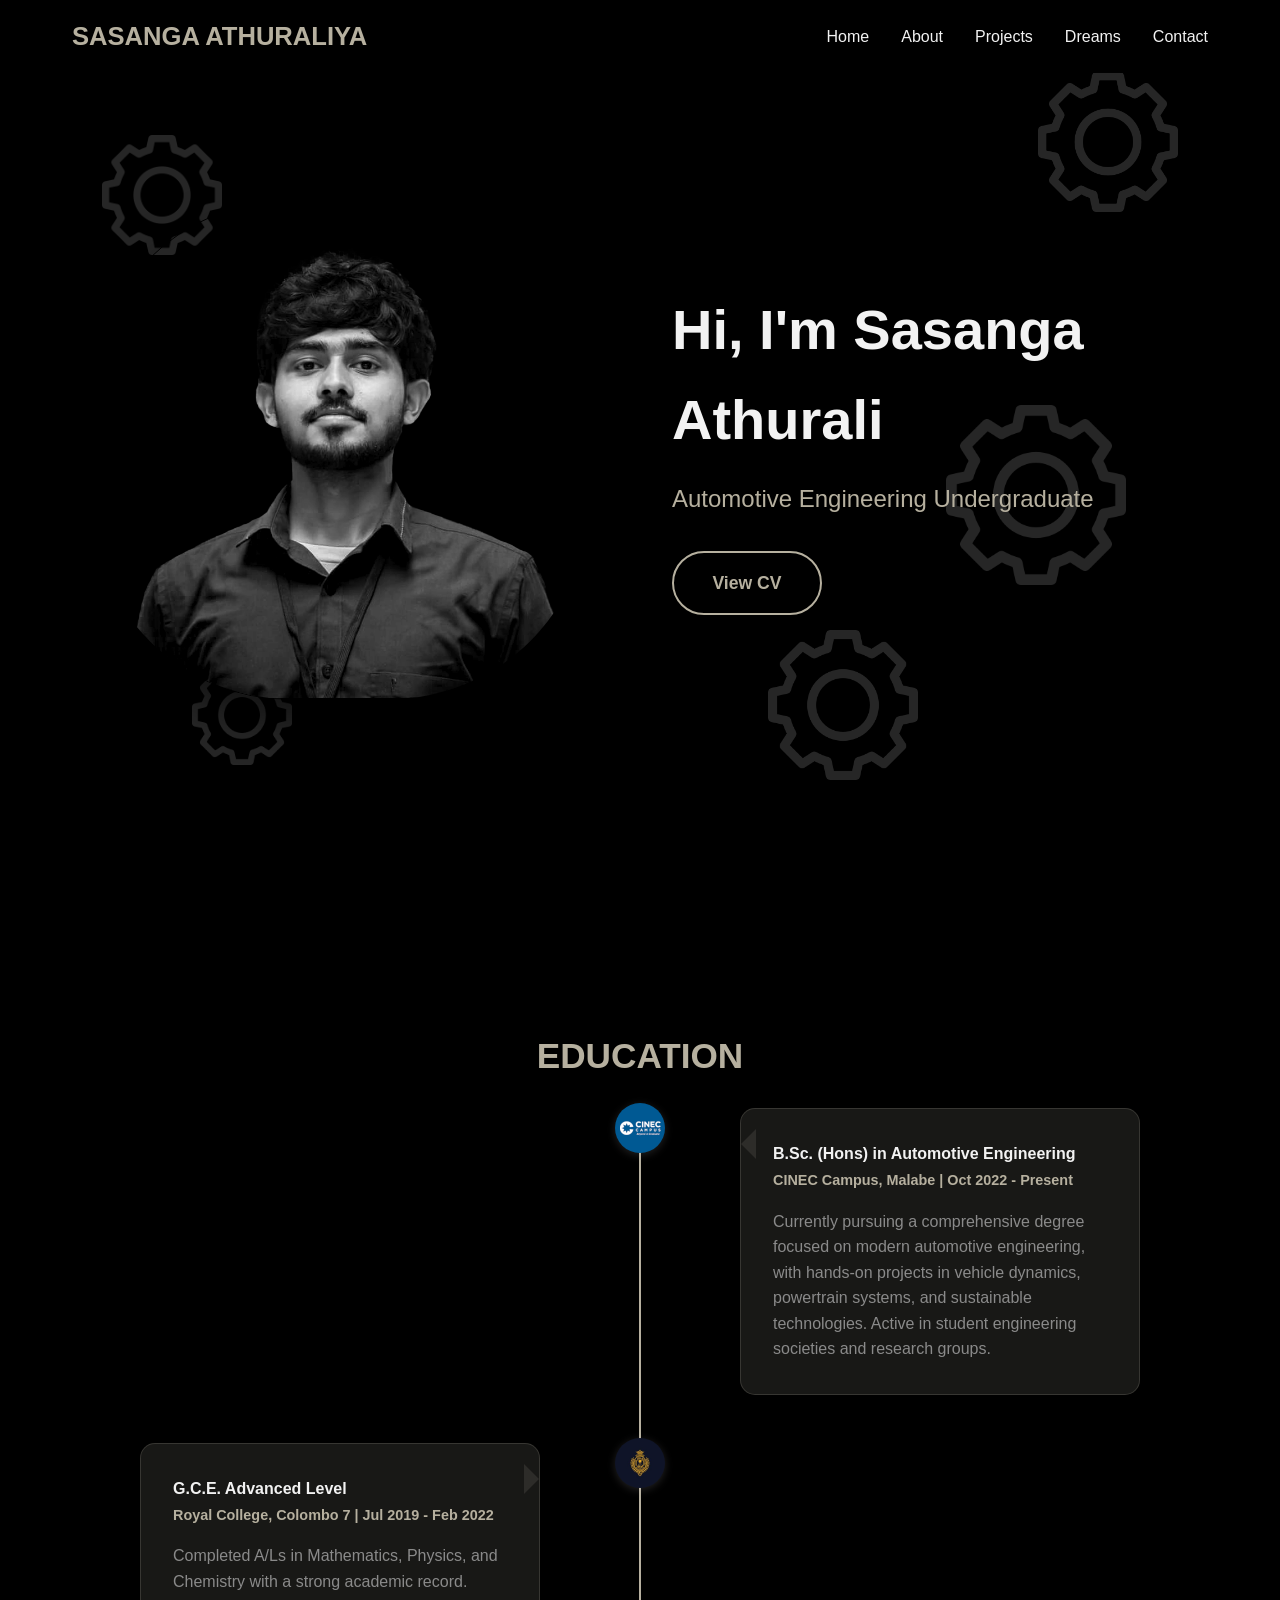
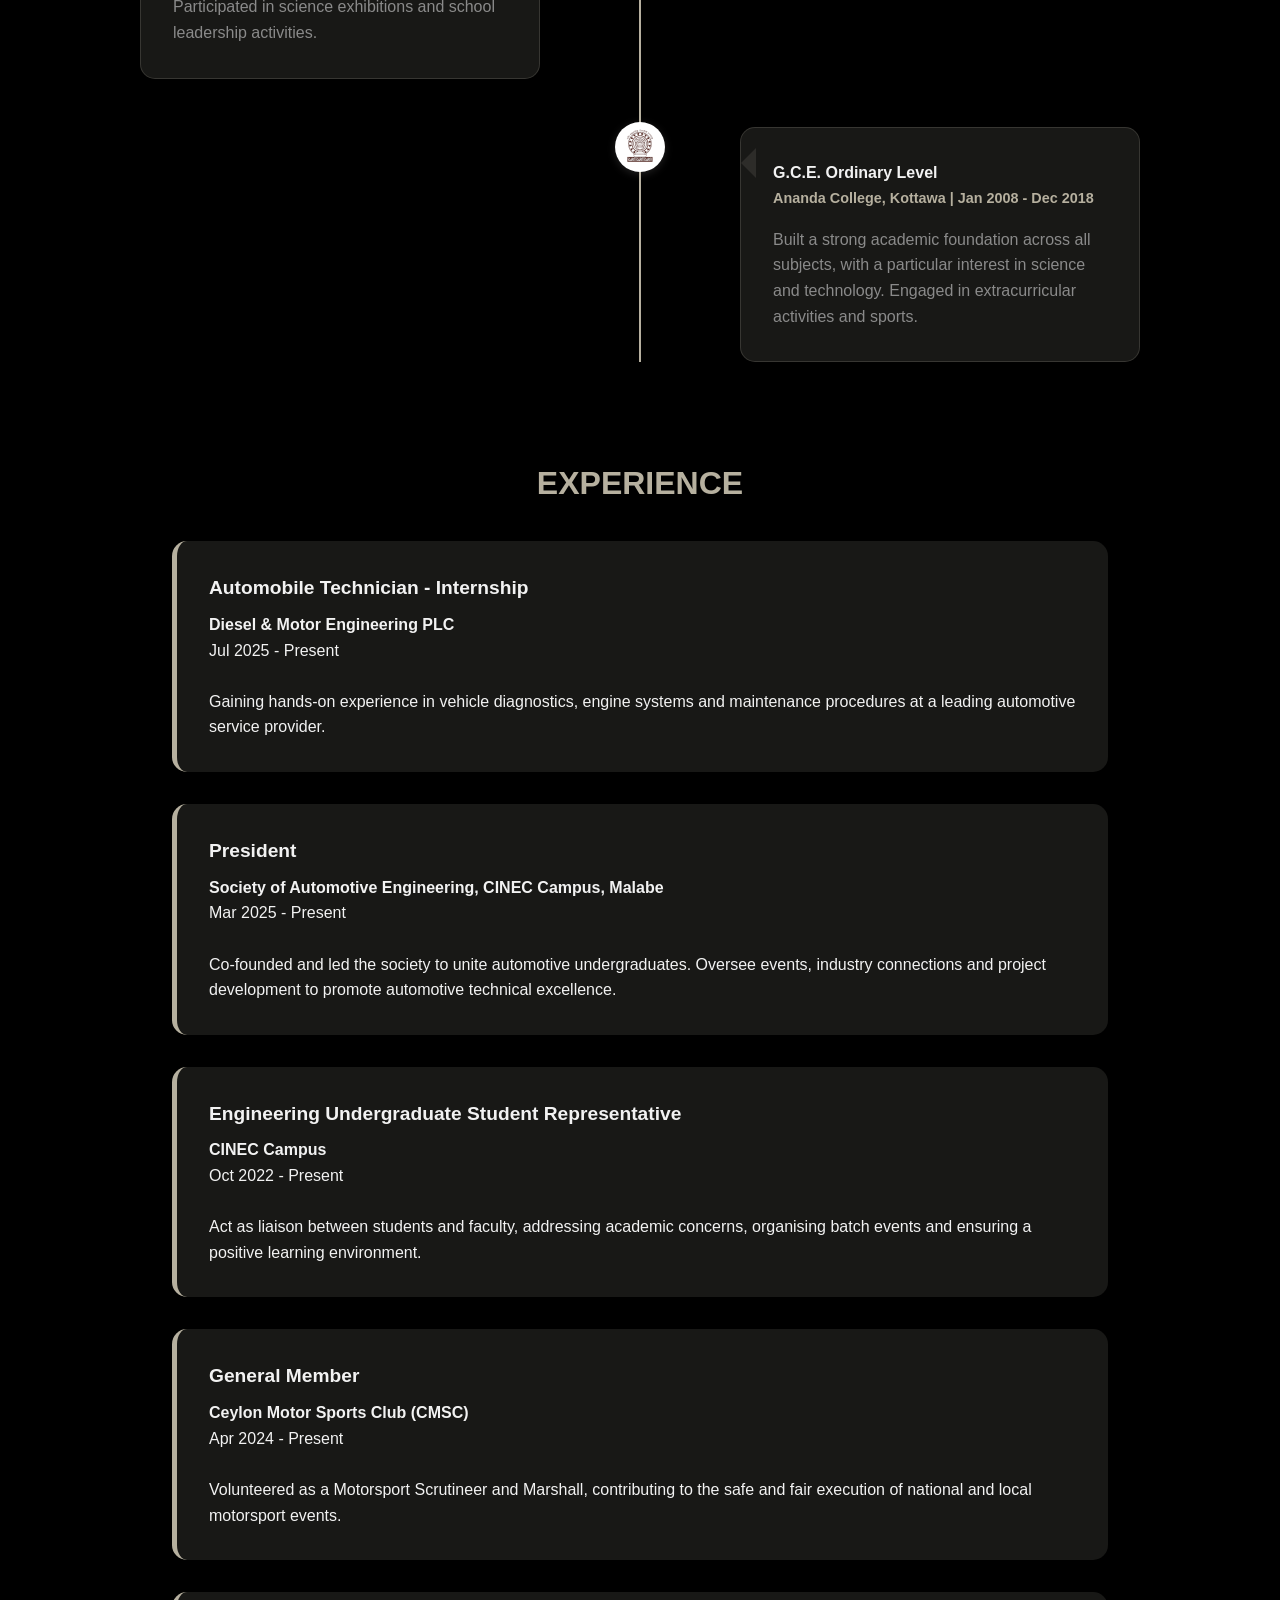
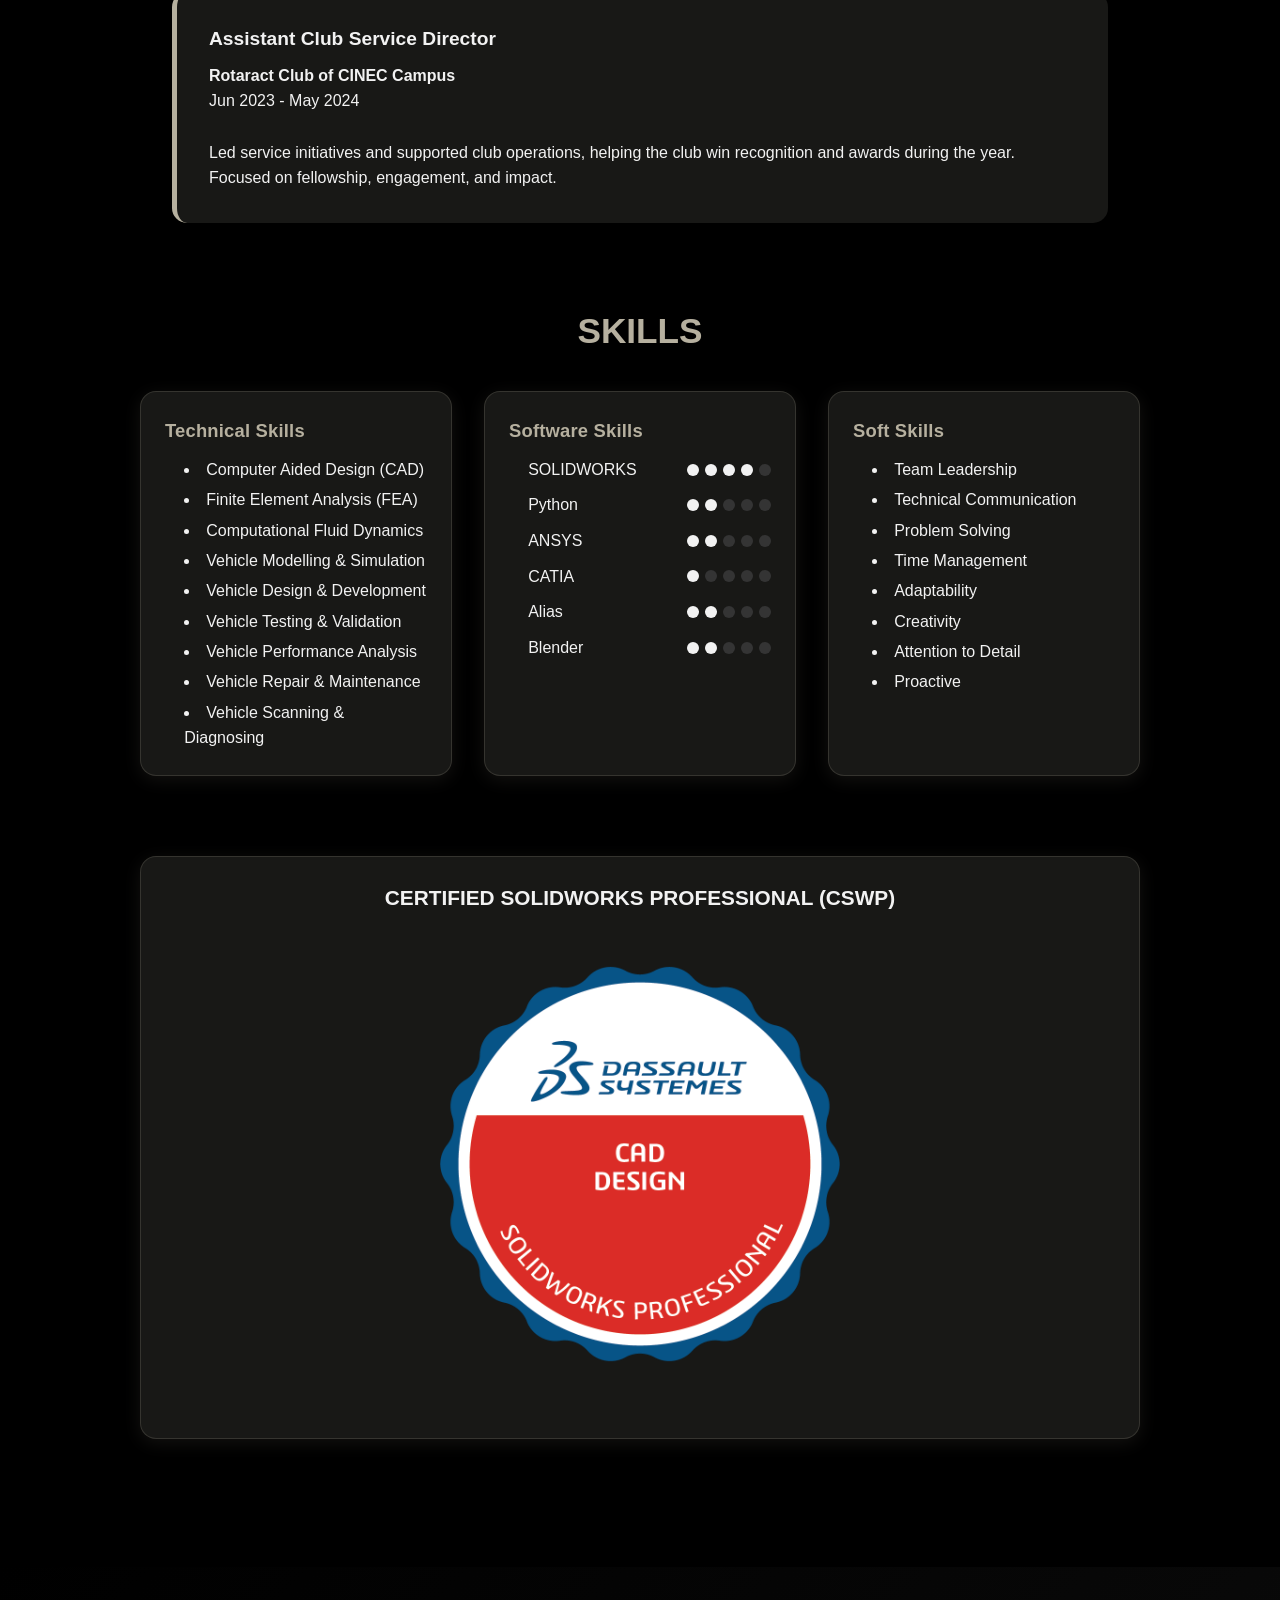
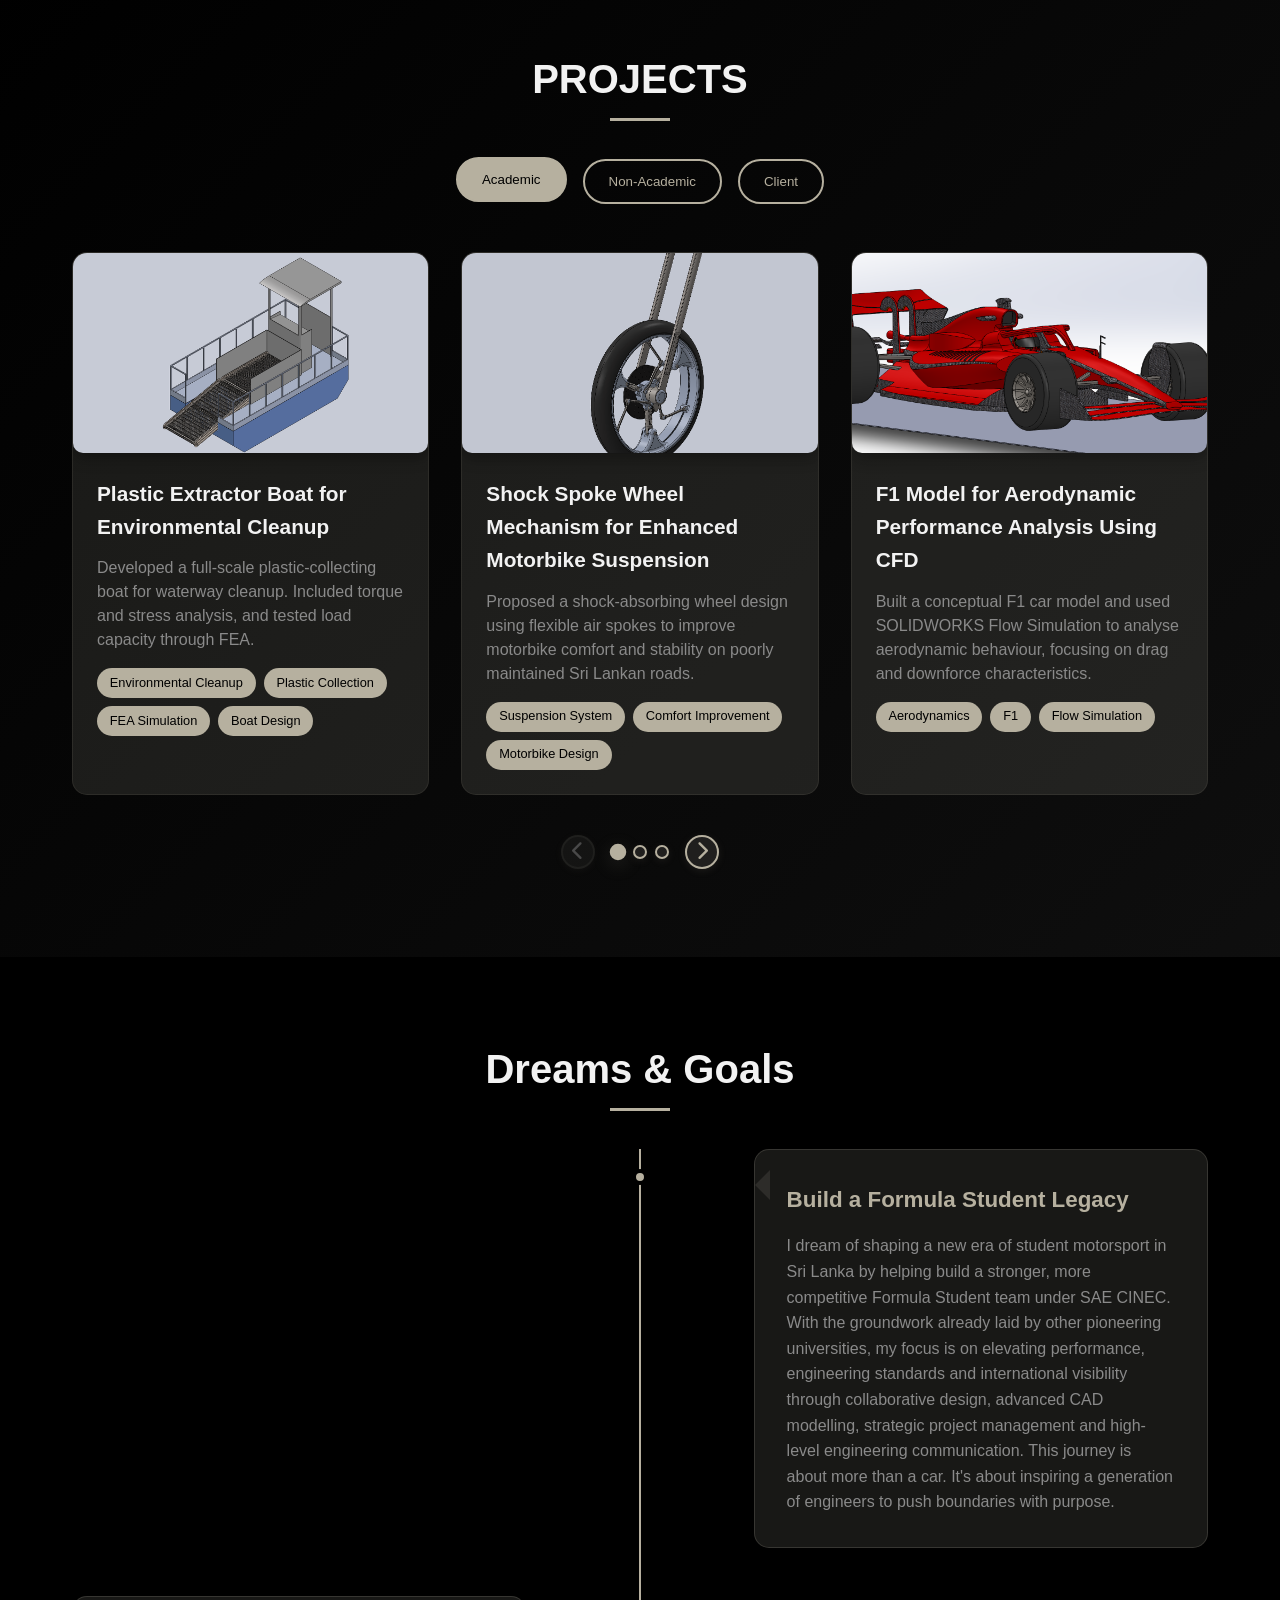
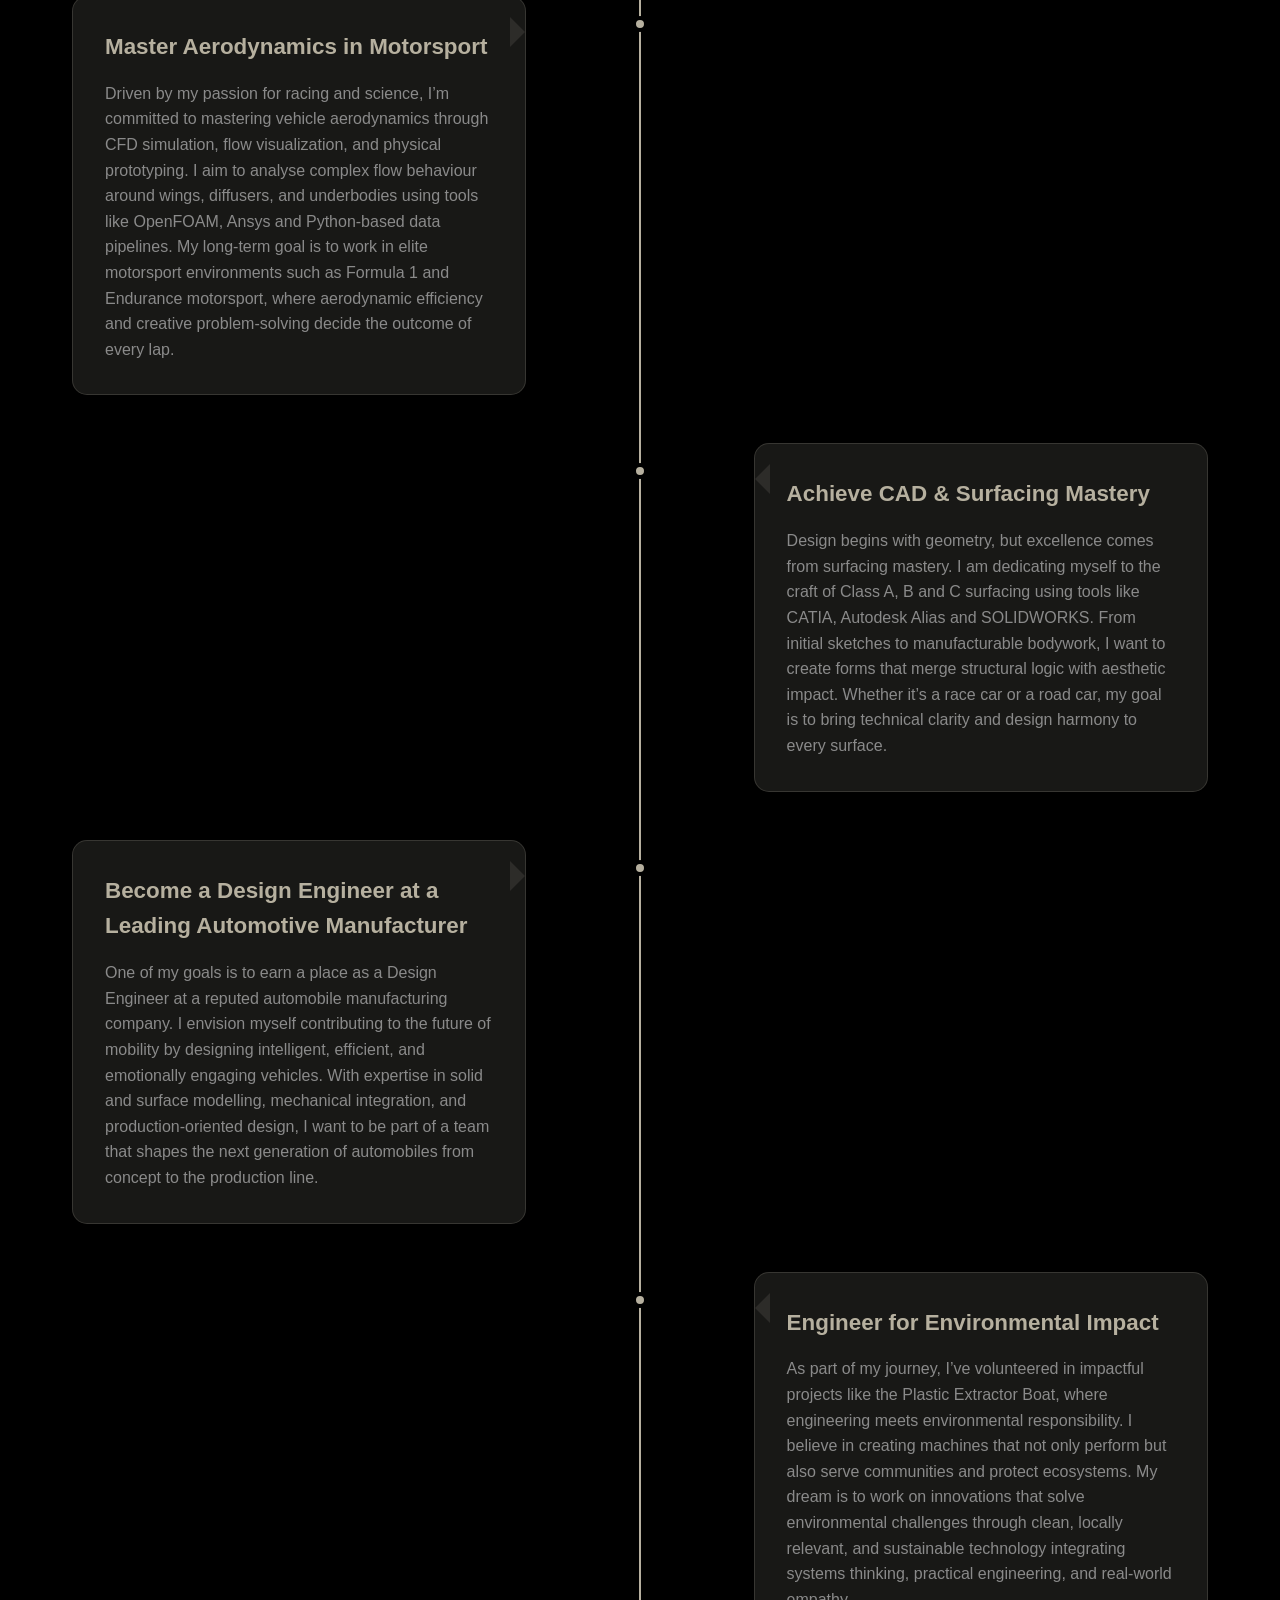
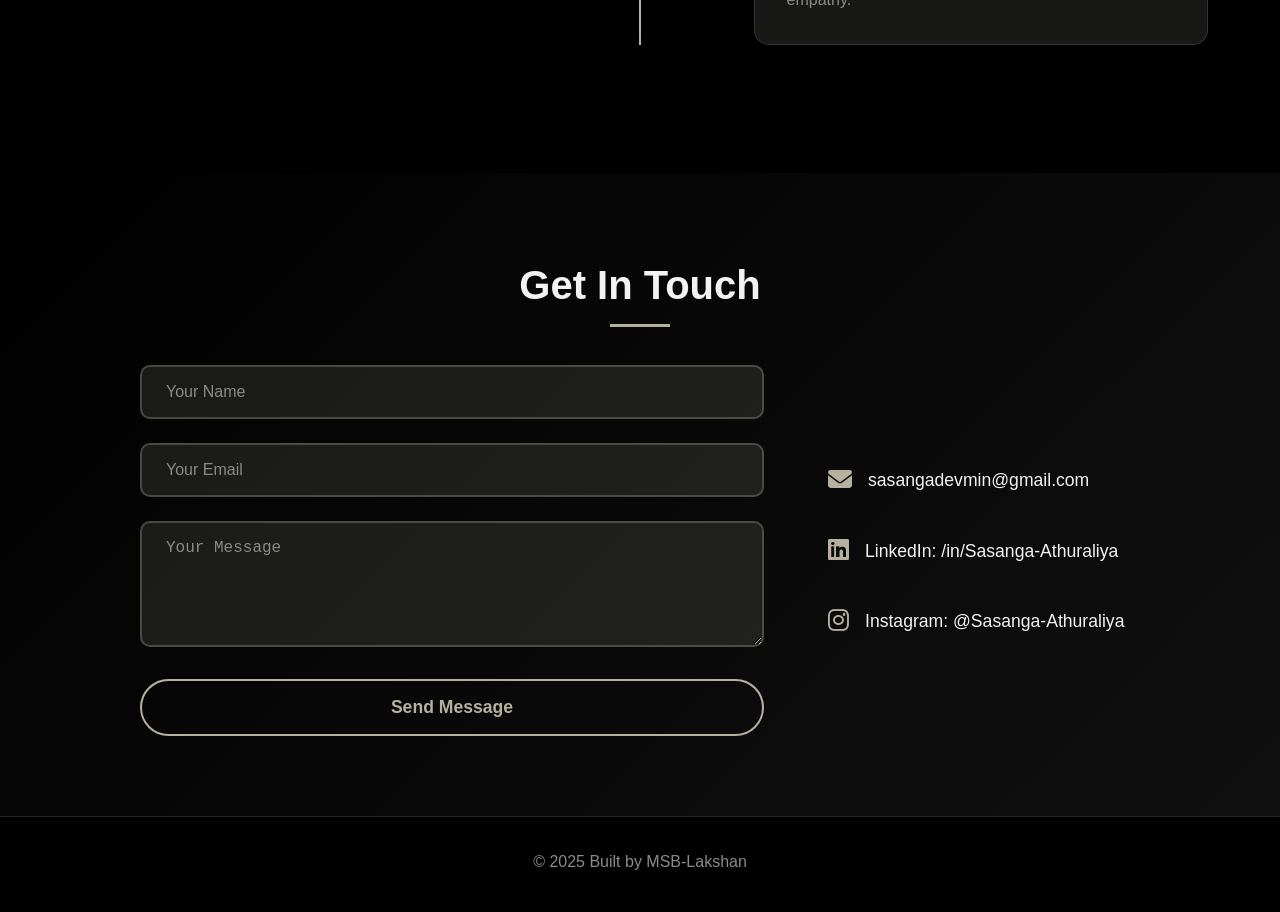
==== index.html @ 0ab7df4b "Update index.html" ====
<!DOCTYPE html>
<html lang="en">
<head>
    <meta charset="UTF-8">
    <meta name="viewport" content="width=device-width, initial-scale=1.0">
    <title>Sasanga Athuraliya - Automotive Engineering</title>
    <link rel="stylesheet" href="styles.css">
    <link rel="stylesheet" href="https://cdnjs.cloudflare.com/ajax/libs/font-awesome/6.4.2/css/all.min.css" crossorigin="anonymous" referrerpolicy="no-referrer" />
</head>
<body>
    <!-- Navigation -->
    <nav class="navbar">
        <div class="nav-container">
            <div class="nav-logo">SASANGA ATHURALIYA</div>
            <div class="nav-menu" id="nav-menu">
                <a href="#home" class="nav-link">Home</a>
                <a href="#about" class="nav-link">About</a>
                <a href="#projects" class="nav-link">Projects</a>
                <a href="#dreams" class="nav-link">Dreams</a>
                <a href="#contact" class="nav-link">Contact</a>
            </div>
            <div class="hamburger" id="hamburger">
                <span class="bar"></span>
                <span class="bar"></span>
                <span class="bar"></span>
            </div>
        </div>
    </nav>

    <!-- Scroll Progress Bar -->
    <div class="scroll-progress"></div>

    <!-- Hero Section -->
    <section id="home" class="hero">
        <div class="hero-background">
            <img src="src/gear.png" alt="Cogwheel" class="floating-cogwheel cogwheel-1">
            <img src="src/gear.png" alt="Cogwheel" class="floating-cogwheel cogwheel-2">
            <img src="src/gear.png" alt="Cogwheel" class="floating-cogwheel cogwheel-3">
            <img src="src/gear.png" alt="Cogwheel" class="floating-cogwheel cogwheel-4">
            <img src="src/gear.png" alt="Cogwheel" class="floating-cogwheel cogwheel-5">
        </div>
        <div class="container">
            <div class="hero-layout">
                <div class="hero-image">
                    <img src="src/bw_2.png" alt="Susanga Athuraliya" class="hero-photo">
                </div>
                <div class="hero-content">
                    <h1 class="hero-title">Hi, I'm Sasanga Athuraliya</h1>
                    <p class="hero-subtitle">Automotive Engineering Undergraduate</p>
                    <div class="hero-buttons">
                        <a href="src/Sasanga_Athuraliya.pdf" target="_blank" class="btn btn-primary">View CV</a>
                    </div>
                </div>
            </div>
        </div>
    </section>

    <!-- About Section -->
    <section id="about" class="about">
        <div class="container">
            <div class="about-content">
                <div class="about-info">
                    <div class="info-section">
                        <h3 style="text-align: center;">EDUCATION</h3>
                        <div class="timeline">
                            <div class="timeline-item">
                                <div class="timeline-marker" style="background: none; border: none;">
                                    <img src="src/cinec.png" alt="CINEC Logo" style="width:50px;height:50px;border-radius:50%;object-fit:cover;box-shadow:0 2px 8px rgba(255, 251, 251, 0.133);display:block;margin:-8px auto 0 auto;background:#fff;" />
                                </div>
                                <div class="timeline-content">
                                    <h4>B.Sc. (Hons) in Automotive Engineering</h4>
                                    <span class="timeline-date">CINEC Campus, Malabe | Oct 2022 - Present</span>
                                    <p>Currently pursuing a comprehensive degree focused on modern automotive engineering, with hands-on projects in vehicle dynamics, powertrain systems, and sustainable technologies. Active in student engineering societies and research groups.</p>
                                </div>
                            </div>
                            <div class="timeline-item">
                                <div class="timeline-marker" style="background: none; border: none;">
                                    <img src="src/royal.jpg" alt="Royal College Logo" style="width:50px;height:50px;border-radius:50%;object-fit:cover;box-shadow:0 2px 8px rgba(255, 251, 251, 0.133);display:block;margin:-8px auto 0 auto;background:#fff;" />
                                </div>
                                <div class="timeline-content">
                                    <h4>G.C.E. Advanced Level</h4>
                                    <span class="timeline-date">Royal College, Colombo 7 | Jul 2019 - Feb 2022</span>
                                    <p>Completed A/Ls in Mathematics, Physics, and Chemistry with a strong academic record. Participated in science exhibitions and school leadership activities.</p>
                                </div>
                            </div>
                            <div class="timeline-item">
                                <div class="timeline-marker" style="background: none; border: none;">
                                    <img src="src/ananda.png" alt="Ananda College Logo" style="width:50px;height:50px;border-radius:50%;object-fit:cover;box-shadow:0 2px 8px rgba(255, 251, 251, 0.133);display:block;margin:-8px auto 0 auto;background:#fff;" />
                                </div>
                                <div class="timeline-content">
                                    <h4>G.C.E. Ordinary Level</h4>
                                    <span class="timeline-date">Ananda College, Kottawa | Jan 2008 - Dec 2018</span>
                                    <p>Built a strong academic foundation across all subjects, with a particular interest in science and technology. Engaged in extracurricular activities and sports.</p>
                                </div>
                            </div>
                        </div>
                    </div>
                    
                    <div class="experience-section">
                       <h3>EXPERIENCE</h3>
                        <div class="experience-item">
                            <h4>Automobile Technician - Internship</h4>
                            <strong>Diesel & Motor Engineering PLC</strong> 
                            <p>Jul 2025 - Present</p><br/>
                            <p>Gaining hands-on experience in vehicle diagnostics, engine systems and maintenance procedures at a leading automotive service provider.</p>
                        </div>
                    
                        <div class="experience-item">
                            <h4>President</h4>
                            <strong>Society of Automotive Engineering, CINEC Campus, Malabe</strong>
                            <p>Mar 2025 - Present</p><br/>
                            <p>Co-founded and led the society to unite automotive undergraduates. Oversee events, industry connections and project development to promote automotive technical excellence.</p>
                            
                        </div>
                    
                    
                        <div class="experience-item">
                            <h4>Engineering Undergraduate Student Representative</h4>
                            <p><strong>CINEC Campus</strong>
                                <p>Oct 2022 - Present</p></br> 
                            <p>Act as liaison between students and faculty, addressing academic concerns, organising batch events and ensuring a positive learning environment.</p>
                        </div>
                    
                        <div class="experience-item">
                            <h4>General Member</h4>
                            <strong>Ceylon Motor Sports Club (CMSC)</strong>
                            <p>Apr 2024 - Present</p><br/> 
                            <p>Volunteered as a Motorsport Scrutineer and Marshall, contributing to the safe and fair execution of national and local motorsport events.</p>
                        </div>

                        <div class="experience-item">
                            <h4>Assistant Club Service Director</h4>
                            <strong>Rotaract Club of CINEC Campus</strong>
                            <p> Jun 2023 - May 2024</p></br> 
                            <p>Led service initiatives and supported club operations, helping the club win recognition and awards during the year. Focused on fellowship, engagement, and impact.</p>
                        </div>
                    
                    </div>
                    
                    <div class="info-section">
                        <h3 style="text-align: center;">SKILLS</h3>
                        <div class="skills-list">
                            <div class="skill-block">
                                <h4>Technical Skills</h4>
                                <ul>
                                    <li>Computer Aided Design (CAD)</li>
                                    <li>Finite Element Analysis (FEA)</li>
                                    <li>Computational Fluid Dynamics</li>
                                    <li>Vehicle Modelling & Simulation</li>
                                    <li>Vehicle Design & Development</li>
                                    <li>Vehicle Testing & Validation</li>
                                    <li>Vehicle Performance Analysis</li>
                                    <li>Vehicle Repair & Maintenance</li>
                                    <li>Vehicle Scanning & Diagnosing</li>

                                </ul>
                            </div>
                            <div class="skill-block">
                                <h4>Software Skills</h4>
                                <ul class="dot-skill-list">
                                  <li>
                                    <span class="skill-name">SOLIDWORKS</span>
                                    <span class="dots">
                                      <span class="dot filled"></span>
                                      <span class="dot filled"></span>
                                      <span class="dot filled"></span>
                                      <span class="dot filled"></span>
                                      <span class="dot"></span>
                                    </span>
                                  </li>

                                  <li>
                                    <span class="skill-name">Python</span>
                                    <span class="dots">
                                      <span class="dot filled"></span>
                                      <span class="dot filled"></span>
                                      <span class="dot"></span>
                                      <span class="dot"></span>
                                      <span class="dot"></span>
                                    </span>
                                  </li>
                                  <li>
                                    <span class="skill-name">ANSYS</span>
                                    <span class="dots">
                                      <span class="dot filled"></span>
                                      <span class="dot filled"></span>
                                      <span class="dot"></span>
                                      <span class="dot"></span>
                                      <span class="dot"></span>
                                    </span>
                                  </li>
                                  <li>
                                    <span class="skill-name">CATIA</span>
                                    <span class="dots">
                                      <span class="dot filled"></span>
                                      <span class="dot"></span>
                                      <span class="dot"></span>
                                      <span class="dot"></span>
                                      <span class="dot"></span>
                                    </span>
                                  </li>
                                  <li>
                                    <span class="skill-name">Alias</span>
                                    <span class="dots">
                                      <span class="dot filled"></span>
                                      <span class="dot filled"></span>
                                      <span class="dot"></span>
                                      <span class="dot"></span>
                                      <span class="dot"></span>
                                    </span>
                                  </li>
                                  <li>
                                    <span class="skill-name">Blender</span>
                                    <span class="dots">
                                      <span class="dot filled"></span>
                                      <span class="dot filled"></span>
                                      <span class="dot"></span>
                                      <span class="dot"></span>
                                      <span class="dot"></span>
                                  </li>
                                </ul>
                              </div>
                              
                            <div class="skill-block">
                                <h4>Soft Skills</h4>
                                <ul>
                                    <li>Team Leadership</li>
                                    <li>Technical Communication</li>
                                    <li>Problem Solving</li>
                                    <li>Time Management</li>
                                    <li>Adaptability</li>
                                    <li>Creativity</li>
                                    <li>Attention to Detail</li>
                                    <li>Proactive</li>  
                                </ul>
                            </div>
                        </div>
                    </div>
                    <div class="skill-block-new">
                        <h4 style="align-items: center;justify-content: center;text-align: center;">CERTIFIED SOLIDWORKS PROFESSIONAL (CSWP)</h4>
                        <img src="src/solidworks_logos.png" class="skill-block-img" alt="SolidWorks"">
                    </div>
                </div>
            </div>
        </div>
    </section> 

    <!-- Projects Section -->
    <section id="projects" class="projects">
        <div class="container">
            <h2 class="section-title">PROJECTS</h2>
            <div class="project-filters">
                <button class="filter-btn active" data-filter="academic">Academic</button>
                <button class="filter-btn" data-filter="non-academic">Non-Academic</button>
                <button class="filter-btn" data-filter="clients">Client</button>
            </div>
            <div class="projects-grid">
                <!-- Academic Projects -->
                <div class="project-card" data-category="academic" data-project="plasticBoat">
                    <div class="project-image">
                        <img src="CAD Projects/Academic Projects/Plastic Extractor Boat/4.png" alt="Plastic Extractor Boat">
                    </div>
                    <div class="project-content">
                        <h3>Plastic Extractor Boat for Environmental Cleanup</h3>
                        <p>Developed a full-scale plastic-collecting boat for waterway cleanup. Included torque and stress analysis, and tested load capacity through FEA.</p>
                        <div class="project-tools">
                            <span class="tool">Environmental Cleanup</span>
                            <span class="tool">Plastic Collection</span>
                            <span class="tool">FEA Simulation</span>
                            <span class="tool">Boat Design</span>
                        </div>
                    </div>
                </div>

                <div class="project-card" data-category="academic" data-project="shockWheel">
                    <div class="project-image">
                        <img src="CAD Projects/Academic Projects/Shock Spoke Wheel Mechanism/10.png" alt="Shock Spoke Wheel Mechanism">
                    </div>
                    <div class="project-content">
                        <h3>Shock Spoke Wheel Mechanism for Enhanced Motorbike Suspension</h3>
                        <p>Proposed a shock-absorbing wheel design using flexible air spokes to improve motorbike comfort and stability on poorly maintained Sri Lankan roads.</p>
                        <div class="project-tools">
                            <span class="tool">Suspension System</span>
                            <span class="tool">Comfort Improvement</span>
                            <span class="tool">Motorbike Design</span>
                        </div>
                    </div>
                </div>

                <div class="project-card" data-category="academic" data-project="f1Car">
                    <div class="project-image">
                        <img src="CAD Projects/Academic Projects/F1 Car for Simulation Purposes/2.png" alt="F1 Car Simulation">
                    </div>
                    <div class="project-content">
                        <h3>F1 Model for Aerodynamic Performance Analysis Using CFD</h3>
                        <p>Built a conceptual F1 car model and used SOLIDWORKS Flow Simulation to analyse aerodynamic behaviour, focusing on drag and downforce characteristics.</p>
                        <div class="project-tools">
                            <span class="tool">Aerodynamics</span>
                            <span class="tool">F1</span>
                            <span class="tool">Flow Simulation</span>
                        </div>
                    </div>
                </div>
                
                <div class="project-card" data-category="academic" data-project="automotiveLab">
                    <div class="project-image">
                        <img src="CAD Projects/Academic Projects/Automotive Laboratory Rack/4.png" alt="Automotive Laboratory Rack">
                    </div>
                    <div class="project-content">
                        <h3>Automotive Laboratory Storage Rack</h3>
                        <p>Engineered a durable storage rack for automotive labs to hold vehicle parts, tools, and fluids, supports up to 80 kg on the upper shelf for safe use.</p>
                        <div class="project-tools">
                            <span class="tool">Workshop storage</span>
                            <span class="tool">Load-bearing desig</span>
                            <span class="tool">Structural Support</span>
                        </div>
                    </div>
                </div>

                <div class="project-card" data-category="academic" data-project="dashboardPanel">
                    <div class="project-image">
                        <img src="CAD Projects/Academic Projects/Dashboard Panel for Engine Test Bench/1.JPG" alt="Dashboard Panel">
                    </div>
                    <div class="project-content">
                        <h3>Dashboard Panel for Nissan March K11 Engine Test Bench</h3>
                        <p>Designed a waterjet-cut dashboard panel for the Nissan March K11 engine test bench, providing efficient layout and control access for ECU testing.</p>
                        <div class="project-tools">
                            <span class="tool">Engine Testing</span>
                            <span class="tool">Waterjet Cutting</span>
                            <span class="tool">ECU Interface</span>
                        </div>
                    </div>
                </div>

                <div class="project-card" data-category="academic" data-project="engineTestBench">
                    <div class="project-image">
                        <img src="CAD Projects/Academic Projects/Engine Test Bench Sample Design/Screenshot 2025-07-30 054031.png" alt="Engine Test Bench">
                    </div>
                    <div class="project-content">
                        <h3>Engine Test Bench Sample Design for Nissan March K11 with Reprogrammable ECU</h3>
                        <p>Modelled a simulation-ready sample of the Nissan K11 engine test bench with a reprogrammable ECU to assist an undergraduate research team.</p>
                        <div class="project-tools">
                            <span class="tool">Simulation Model</span>
                            <span class="tool">Engine Analysis</span>
                            <span class="tool">Reprogrammable ECU</span>
                        </div>
                    </div>
                </div>

                <div class="project-card" data-category="academic" data-project="sinkTub">
                    <div class="project-image">
                        <img src="CAD Projects/Academic Projects/Sink & Tub with Cupboard/Screenshot 2024-10-09 095250.png" alt="Sink & Tub Design">
                    </div>
                    <div class="project-content">
                        <h3>Sink & Tub with Cupboard for Workshop Use</h3>
                        <p>Designed a cleaning and storage unit for automotive workshops, combining a sink, tub, and cupboard to handle parts cleaning and item organisation.</p>
                        <div class="project-tools">
                            <span class="tool">Workshop Design</span>
                            <span class="tool">Parts Storage</span>
                            <span class="tool">Utility Sink</span>
                        </div>
                    </div>
                </div>

                <div class="project-card" data-category="academic" data-project="pulleySystem">
                    <div class="project-image">
                        <img src="CAD Projects/Academic Projects/Pulley for Gear Mechanism System/Screenshot 2025-07-30 054356.png" alt="Pulley System">
                    </div>
                    <div class="project-content">
                        <h3>Pulley Design for Gear Mechanism in Series Hybrid System</h3>
                        <p>Designed a pulley-driven power transfer system for a 24V motor to the final drive in a Raspberry Pi-controlled series hybrid drivetrain project.</p>
                        <div class="project-tools">
                            <span class="tool">Hybrid Drivetrain</span>
                            <span class="tool">Raspberry Pi</span>
                            <span class="tool">Power Transmission</span>
                            <span class="tool">Pulley Design</span>
                        </div>
                    </div>
                </div>



                <div class="project-card" data-category="academic" data-project="inlineEngine">
                    <div class="project-image">
                        <img src="CAD Projects/Academic Projects/Inline Four Cylinder Engine Sample Design/1.png" alt="Inline Four Cylinder Engine">
                    </div>
                    <div class="project-content">
                        <h3>Inline Four-Cylinder Engine Sample Design for CFD Analysis</h3>
                        <p>Developed a simplified inline four-cylinder engine model for early-stage CFD analysis of airflow and thermal patterns using SOLIDWORKS Flow.</p>
                        <div class="project-tools">
                            <span class="tool">Engine Modeling</span>
                            <span class="tool">Cfd Analysis</span>
                            <span class="tool">SOLIDWORKS Flow</span>
                            <span class="tool"> Concept Development</span>
                        </div>
                    </div>
                </div>





                <!-- Non-Academic Projects -->
                <!-- <div class="project-card" data-category="non-academic">
                    <div class="project-image">
                        <img src="https://images.pexels.com/photos/2599244/pexels-photo-2599244.jpeg?auto=compress&cs=tinysrgb&w=400&h=300&dpr=1" alt="Robotics Project">
                    </div>
                    <div class="project-content">
                        <h3>Robofest Competition</h3>
                        <p>Designed and built autonomous robot for national robotics competition with advanced control systems.</p>
                        <div class="project-tools">
                            <span class="tool">Arduino</span>
                            <span class="tool">3D Printing</span>
                            <span class="tool">Sensors</span>
                        </div>
                    </div>
                </div> -->

                <!-- Client Projects -->
                <div class="project-card" data-category="clients" data-project="sinhalaCakeCutter">
                    <div class="project-image">
                        <img src="CAD Projects/Client Projects/Sinhala Letter Cake Cutter/4.png" alt="Cake Cutter">
                    </div>
                    <div class="project-content">
                        <h3>Sinhala Letter Cake Cutters for 3D Printing & Laser Cutting</h3>
                        <p>Designed Sinhala alphabet cutters for fondant and icing, using 3D printing and laser cutting to help a cake shop create custom decorative text for cakes.</p>
                        <div class="project-tools">
                            <span class="tool">3D Printing</span>
                            <span class="tool">Cake Decorating</span>
                            <span class="tool">Laser Cutting</span>
                        </div>
                    </div>
                </div>

                <div class="project-card" data-category="clients" data-project="tableDecorationStand">
                    <div class="project-image">
                        <img src="CAD Projects/Client Projects/Table Decoration Stand/Screenshot 2025-07-30 052452.png" alt="Decoration Stand">
                    </div>
                    <div class="project-content">
                        <h3>Multifunctional Table Decoration Stand for Branding & Information Display</h3>
                        <p>Created a multi-process (3D printed, laser-cut, CNC) table stand to display QR codes, company logos, and contact info for business counters and events.</p>
                        <div class="project-tools">
                            <span class="tool">Branding Display</span>
                            <span class="tool">CNC Fabrication</span>
                            <span class="tool">QR Stand</span>
                            <span class="tool">Business Signage</span>
                        </div>
                    </div>
                </div>

                <div class="project-card" data-category="clients" data-project="tracRideEnclosure">
                    <div class="project-image">
                        <img src="CAD Projects/Client Projects/TracRide Enclosure/Screenshot 2025-07-30 051820.png" alt="TracRide Enclosure">
                    </div>
                    <div class="project-content">
                        <h3>Enclosure for Control Unit</h3>
                        <p>Designed a compact enclosure for a system control unit, optimised for airflow and protection, fabricated using 3D printing for functional testing.</p>
                        <div class="project-tools">
                            <span class="tool">Electronics Housing</span>
                            <span class="tool">Airflow Design</span>
                            <span class="tool">System Protection</span>
                        </div>
                    </div>
                </div>

                <div class="project-card" data-category="clients" data-project="tunnelSuckingMechanism">
                    <div class="project-image">
                        <img src="CAD Projects/Client Projects/Tunnel for Sucking Mechanism/Screenshot 2025-07-30 052826.png" alt="Tunnel Design">
                    </div>
                    <div class="project-content">
                        <h3>Tunnel Design for Sucking Mechanism</h3>
                        <p>Modelled a suction tunnel to optimise airflow efficiency in a mechanical system, designed for 3D printing and easy integration in a client prototype.</p>
                        <div class="project-tools">
                            <span class="tool">Airflow Optimisation</span>
                            <span class="tool">Suction System</span>
                            <span class="tool">3D Printed Part</span>
                        </div>
                    </div>
                </div>

                <div class="project-card" data-category="clients" data-project="thermalCollector">
                    <div class="project-image">
                        <img src="CAD Projects/Client Projects/Thermal Collector/Screenshot 2025-07-30 054802.png" alt="Thermal Collector">
                    </div>
                    <div class="project-content">
                        <h3>Thermal Collector for Heat Dissipation Analysis</h3>
                        <p>Designed a thermal collector and performed CFD simulations in SOLIDWORKS Flow Simulation to analyse heat dissipation for a client’s component design.</p>
                        <div class="project-tools">
                            <span class="tool">Heat Dissipation</span>
                            <span class="tool">Thermal Simulation</span>
                            <span class="tool">CFD</span>
                            <span class="tool">Component Cooling</span>
                        </div>
                    </div>
                </div>
            </div>
            <div class="project-pagination">
                <button class="pagination-arrow left" aria-label="Previous projects" type="button">
                    <i class="fa-solid fa-chevron-left"></i>
                </button>
                <span class="pagination-dot active"></span>
                <span class="pagination-dot"></span>
                <span class="pagination-dot"></span>
                <button class="pagination-arrow right" aria-label="Next projects" type="button">
                    <i class="fa-solid fa-chevron-right"></i>
                </button>
            </div>
        </div>
    </section>

    <!-- Dreams Section -->
    <section id="dreams" class="dreams">
        <div class="container">
            <h2 class="section-title">Dreams & Goals</h2>
            <div class="timeline">
                <div class="timeline-item">
                    <div class="timeline-marker"></div>
                    <div class="timeline-content">
                        <h3>Build a Formula Student Legacy</h3>
                        <p>I dream of shaping a new era of student motorsport in Sri Lanka by helping build a stronger, more competitive Formula Student team under SAE CINEC. With the groundwork already laid by other pioneering universities, my focus is on elevating performance, engineering standards and international visibility through collaborative design, advanced CAD modelling, strategic project management and high-level engineering communication. This journey is about more than a car. It's about inspiring a generation of engineers to push boundaries with purpose.</p>
                    </div>
                </div>

                <div class="timeline-item">
                    <div class="timeline-marker"></div>
                    <div class="timeline-content">
                        <h3>Master Aerodynamics in Motorsport</h3>
                        <p>Driven by my passion for racing and science, I’m committed to mastering vehicle aerodynamics through CFD simulation, flow visualization, and physical prototyping. I aim to analyse complex flow behaviour around wings, diffusers, and underbodies using tools like OpenFOAM, Ansys and Python-based data pipelines. My long-term goal is to work in elite motorsport environments such as Formula 1 and Endurance motorsport, where aerodynamic efficiency and creative problem-solving decide the outcome of every lap.</p>
                    </div>
                </div>
                <div class="timeline-item">
                    <div class="timeline-marker"></div>
                    <div class="timeline-content">
                        <h3>Achieve CAD & Surfacing Mastery</h3>
                        <p>Design begins with geometry, but excellence comes from surfacing mastery. I am dedicating myself to the craft of Class A, B and C surfacing using tools like CATIA, Autodesk Alias and SOLIDWORKS. From initial sketches to manufacturable bodywork, I want to create forms that merge structural logic with aesthetic impact. Whether it’s a race car or a road car, my goal is to bring technical clarity and design harmony to every surface.</p>
                    </div>
                </div>
                <div class="timeline-item">
                    <div class="timeline-marker"></div>
                    <div class="timeline-content">
                        <h3>Become a Design Engineer at a Leading Automotive Manufacturer</h3>
                        <p>One of my goals is to earn a place as a Design Engineer at a reputed automobile manufacturing company. I envision myself contributing to the future of mobility by designing intelligent, efficient, and emotionally engaging vehicles. With expertise in solid and surface modelling, mechanical integration, and production-oriented design, I want to be part of a team that shapes the next generation of automobiles from concept to the production line.</p>
                    </div>
                </div>
                <div class="timeline-item">
                    <div class="timeline-marker"></div>
                    <div class="timeline-content">
                        <h3>Engineer for Environmental Impact</h3>
                        <p>As part of my journey, I’ve volunteered in impactful projects like the Plastic Extractor Boat, where engineering meets environmental responsibility. I believe in creating machines that not only perform but also serve communities and protect ecosystems. My dream is to work on innovations that solve environmental challenges through clean, locally relevant, and sustainable technology integrating systems thinking, practical engineering, and real-world empathy.</p>
                    </div>
                </div>
            </div>
        </div>
    </section>

    <!-- Contact Section -->
    <section id="contact" class="contact">
        <div class="container">
            <h2 class="section-title">Get In Touch</h2>
            <div class="contact-content">
                <div class="contact-form-container">
                    <form class="contact-form" id="contact-form">
                        <div class="form-group">
                            <input type="text" id="name" name="name" placeholder="Your Name" required>
                        </div>
                        <div class="form-group">
                            <input type="email" id="email" name="email" placeholder="Your Email" required>
                        </div>
                        <div class="form-group">
                            <textarea id="message" name="message" placeholder="Your Message" rows="5" required></textarea>
                        </div>
                        <button type="submit" class="btn btn-primary submit-btn" id="submit-btn">
                            <span class="btn-text">Send Message</span>
                            <svg class="btn-spinner" viewBox="0 0 24 24" style="display: none;">
                                <path d="M12 2C6.48 2 2 6.48 2 12s4.48 10 10 10 10-4.48 10-10S17.52 2 12 2zm-2 15l-5-5 1.41-1.41L10 14.17l7.59-7.59L19 8l-9 9z"/>
                                <path d="M12 6v6l4 2"/>
                            </svg>
                        </button>
                    </form>
                </div>
                <div class="contact-info">
                    <div class="contact-item">
                        <a href="mailto:sasangadevmin@gmail.com" class="contact-link" target="_blank" rel="noopener">
                            <span class="contact-icon"><i class="fa-solid fa-envelope"></i></span>
                            <span>sasangadevmin@gmail.com</span>
                        </a>
                        
                    </div>
                    <div class="contact-item">
                        <a href="https://www.linkedin.com/in/sasanga-athuraliya/" class="contact-link" target="_blank" rel="noopener">
                            <span class="contact-icon"><i class="fa-brands fa-linkedin"></i></span>
                            <span>LinkedIn: /in/Sasanga-Athuraliya</span>
                        </a>
                    </div>
                    <div class="contact-item">
                        <a href="https://www.instagram.com/sasanga_athuraliya/?utm_source=ig_web_button_share_sheet&igsh=ZDNlZDc0MzIxNw%3D%3D#" class="contact-link" target="_blank" rel="noopener">
                            <span class="contact-icon"><i class="fa-brands fa-instagram"></i></span>
                            <span>Instagram: @Sasanga-Athuraliya</span>
                        </a>
                    </div>
                </div>
            </div>
        </div>
    </section>

    <!-- Footer -->
    <footer class="footer">
        <div class="container">
            <p>&copy; 2025 Built by MSB-Lakshan</p>
        </div>
        <button class="back-to-top" id="back-to-top">
            <svg viewBox="0 0 24 24" fill="none" stroke="currentColor" stroke-width="2">
                <line x1="12" y1="19" x2="12" y2="5"></line>
                <polyline points="5,12 12,5 19,12"></polyline>
            </svg>
        </button>
    </footer>

    <!-- Project Modals -->
    
    <!-- Automotive Laboratory Rack Modal -->
    <div class="modal-overlay" id="automotiveLabModal">
        <div class="modal-content">
            <div class="modal-header">
                <button class="close-btn" onclick="closeProjectModal('automotiveLabModal')">
                    <i class="fas fa-times"></i>
                </button>
                <h2 class="modal-title">Automotive Laboratory Rack</h2>
                <p class="modal-subtitle">Structural Design & Load Bearing Analysis</p>
            </div>
            <div class="modal-body">
                <div class="project-section">
                    <h3 class="section-heading">Project Overview</h3>
                    <p class="project-description">
                        An Automotive Laboratory Rack designed to store vehicle components and workshop items, capable of withstanding 80kg of mass on the upper shelf. 
                        This project demonstrates structural design principles and load-bearing analysis using SOLIDWORKS.
                    </p>
                </div>

                <div class="project-section">
                    <h3 class="section-heading">Project Images</h3>
                    <div class="project-images">
                        <div class="project-image" onclick="openImageViewer(this, 'automotiveLabImages')">
                            <img src="CAD Projects/Academic Projects/Automotive Laboratory Rack/1.png" alt="Front View">
                            <div class="image-overlay">
                                <i class="fas fa-expand"></i>
                            </div>
                        </div>
                        <div class="project-image" onclick="openImageViewer(this, 'automotiveLabImages')">
                            <img src="CAD Projects/Academic Projects/Automotive Laboratory Rack/2.png" alt="Side View">
                            <div class="image-overlay">
                                <i class="fas fa-expand"></i>
                            </div>
                        </div>
                        <div class="project-image" onclick="openImageViewer(this, 'automotiveLabImages')">
                            <img src="CAD Projects/Academic Projects/Automotive Laboratory Rack/3.png" alt="Top View">
                            <div class="image-overlay">
                                <i class="fas fa-expand"></i>
                            </div>
                        </div>
                        <div class="project-image" onclick="openImageViewer(this, 'automotiveLabImages')">
                            <img src="CAD Projects/Academic Projects/Automotive Laboratory Rack/4.png" alt="Assembly">
                            <div class="image-overlay">
                                <i class="fas fa-expand"></i>
                            </div>
                        </div>
                    </div>
                </div>

            </div>
        </div>
    </div>

    <!-- Dashboard Panel Modal -->
    <div class="modal-overlay" id="dashboardPanelModal">
        <div class="modal-content">
            <div class="modal-header">
                <button class="close-btn" onclick="closeProjectModal('dashboardPanelModal')">
                    <i class="fas fa-times"></i>
                </button>
                <h2 class="modal-title">Dashboard Panel for Engine Test Bench</h2>
                <p class="modal-subtitle">Interface Design & Control Systems</p>
            </div>
            <div class="modal-body">
                <div class="project-section">
                    <h3 class="section-heading">Project Overview</h3>
                    <p class="project-description">
                        Comprehensive dashboard panel design for engine test bench with integrated monitoring and control systems. 
                        This project showcases interface design and control system integration for automotive testing applications.
                    </p>
                </div>

                <div class="project-section">
                    <h3 class="section-heading">Project Images</h3>
                    <div class="project-images">
                        <div class="project-image" onclick="openImageViewer(this, 'dashboardPanelImages')">
                            <img src="CAD Projects/Academic Projects/Dashboard Panel for Engine Test Bench/1.JPG" alt="Main View">
                            <div class="image-overlay">
                                <i class="fas fa-expand"></i>
                            </div>
                        </div>
                        <div class="project-image" onclick="openImageViewer(this, 'dashboardPanelImages')">
                            <img src="CAD Projects/Academic Projects/Dashboard Panel for Engine Test Bench/2.JPG" alt="Detail View">
                            <div class="image-overlay">
                                <i class="fas fa-expand"></i>
                            </div>
                        </div>
                        <div class="project-image" onclick="openImageViewer(this, 'dashboardPanelImages')">
                            <img src="CAD Projects/Academic Projects/Dashboard Panel for Engine Test Bench/Screenshot 2024-10-16 100713.png" alt="Interface">
                            <div class="image-overlay">
                                <i class="fas fa-expand"></i>
                            </div>
                        </div>
                    </div>
                </div>

            </div>
        </div>
    </div>

    <!-- Engine Test Bench Modal -->
    <div class="modal-overlay" id="engineTestBenchModal">
        <div class="modal-content">
            <div class="modal-header">
                <button class="close-btn" onclick="closeProjectModal('engineTestBenchModal')">
                    <i class="fas fa-times"></i>
                </button>
                <h2 class="modal-title">Engine Test Bench Sample Design</h2>
                <p class="modal-subtitle">Testing Equipment & Performance Analysis</p>
            </div>
            <div class="modal-body">
                <div class="project-section">
                    <h3 class="section-heading">Project Overview</h3>
                    <p class="project-description">
                        Complete engine test bench design for automotive testing and performance analysis with integrated measurement systems. 
                        This project demonstrates comprehensive testing equipment design and performance analysis capabilities.
                    </p>
                </div>

                <div class="project-section">
                    <h3 class="section-heading">Project Images</h3>
                    <div class="project-images">
                        <div class="project-image" onclick="openImageViewer(this, 'engineTestBenchImages')">
                            <img src="CAD Projects/Academic Projects/Engine Test Bench Sample Design/Screenshot 2025-07-30 054031.png" alt="Main Assembly">
                            <div class="image-overlay">
                                <i class="fas fa-expand"></i>
                            </div>
                        </div>
                        <div class="project-image" onclick="openImageViewer(this, 'engineTestBenchImages')">
                            <img src="CAD Projects/Academic Projects/Engine Test Bench Sample Design/Screenshot 2025-07-30 054052.png" alt="Component View">
                            <div class="image-overlay">
                                <i class="fas fa-expand"></i>
                            </div>
                        </div>
                        <div class="project-image" onclick="openImageViewer(this, 'engineTestBenchImages')">
                            <img src="CAD Projects/Academic Projects/Engine Test Bench Sample Design/Screenshot 2025-07-30 054115.png" alt="Detailed Assembly">
                            <div class="image-overlay">
                                <i class="fas fa-expand"></i>
                            </div>
                        </div>
                    </div>
                </div>

            </div>
        </div>
    </div>

    <!-- Sink & Tub Modal -->
    <div class="modal-overlay" id="sinkTubModal">
        <div class="modal-content">
            <div class="modal-header">
                <button class="close-btn" onclick="closeProjectModal('sinkTubModal')">
                    <i class="fas fa-times"></i>
                </button>
                <h2 class="modal-title">Sink & Tub with Cupboard</h2>
                <p class="modal-subtitle">Ergonomic Design & Space Planning</p>
            </div>
            <div class="modal-body">
                <div class="project-section">
                    <h3 class="section-heading">Project Overview</h3>
                    <p class="project-description">
                        Ergonomic sink and tub design with integrated cupboard storage system for efficient space utilization. 
                        This project showcases ergonomic design principles and space planning optimization.
                    </p>
                </div>

                <div class="project-section">
                    <h3 class="section-heading">Project Images</h3>
                    <div class="project-images">
                        <div class="project-image" onclick="openImageViewer(this, 'sinkTubImages')">
                            <img src="CAD Projects/Academic Projects/Sink & Tub with Cupboard/Screenshot 2024-10-09 095250.png" alt="Main View">
                            <div class="image-overlay">
                                <i class="fas fa-expand"></i>
                            </div>
                        </div>
                        <div class="project-image" onclick="openImageViewer(this, 'sinkTubImages')">
                            <img src="CAD Projects/Academic Projects/Sink & Tub with Cupboard/Screenshot 2024-10-09 095520.png" alt="Side View">
                            <div class="image-overlay">
                                <i class="fas fa-expand"></i>
                            </div>
                        </div>
                        <div class="project-image" onclick="openImageViewer(this, 'sinkTubImages')">
                            <img src="CAD Projects/Academic Projects/Sink & Tub with Cupboard/Screenshot 2024-10-09 095706.png" alt="Top View">
                            <div class="image-overlay">
                                <i class="fas fa-expand"></i>
                            </div>
                        </div>
                        <div class="project-image" onclick="openImageViewer(this, 'sinkTubImages')">
                            <img src="CAD Projects/Academic Projects/Sink & Tub with Cupboard/Screenshot 2024-10-09 095901.png" alt="Detail View">
                            <div class="image-overlay">
                                <i class="fas fa-expand"></i>
                            </div>
                        </div>
                        <div class="project-image" onclick="openImageViewer(this, 'sinkTubImages')">
                            <img src="CAD Projects/Academic Projects/Sink & Tub with Cupboard/Screenshot 2024-10-09 100048.png" alt="Assembly">
                            <div class="image-overlay">
                                <i class="fas fa-expand"></i>
                            </div>
                        </div>
                        <div class="project-image" onclick="openImageViewer(this, 'sinkTubImages')">
                            <img src="CAD Projects/Academic Projects/Sink & Tub with Cupboard/Screenshot 2024-10-09 100202.png" alt="Final Design">
                            <div class="image-overlay">
                                <i class="fas fa-expand"></i>
                            </div>
                        </div>
                        <div class="project-image" onclick="openImageViewer(this, 'sinkTubImages')">
                            <img src="CAD Projects/Academic Projects/Sink & Tub with Cupboard/Screenshot 2024-10-09 095737.png" alt="Final Design">
                            <div class="image-overlay">
                                <i class="fas fa-expand"></i>
                            </div>
                        </div>
                        <div class="project-image" onclick="openImageViewer(this, 'sinkTubImages')">
                            <img src="CAD Projects/Academic Projects/Sink & Tub with Cupboard/Screenshot 2024-10-09 100237.png" alt="Final Design">
                            <div class="image-overlay">
                                <i class="fas fa-expand"></i>
                            </div>
                        </div>
                    </div>
                </div>
            </div>
        </div>
    </div>

    <!-- Pulley System Modal -->
    <div class="modal-overlay" id="pulleySystemModal">
        <div class="modal-content">
            <div class="modal-header">
                <button class="close-btn" onclick="closeProjectModal('pulleySystemModal')">
                    <i class="fas fa-times"></i>
                </button>
                <h2 class="modal-title">Pulley for Gear Mechanism System</h2>
                <p class="modal-subtitle">Mechanical Design & Power Transmission</p>
            </div>
            <div class="modal-body">
                <div class="project-section">
                    <h3 class="section-heading">Project Overview</h3>
                    <p class="project-description">
                        Precision pulley design for gear mechanism system with optimized power transmission and efficiency. 
                        This project demonstrates mechanical design principles and power transmission optimization.
                    </p>
                </div>

                <div class="project-section">
                    <h3 class="section-heading">Project Images</h3>
                    <div class="project-images">
                        <div class="project-image" onclick="openImageViewer(this, 'pulleySystemImages')">
                            <img src="CAD Projects/Academic Projects/Pulley for Gear Mechanism System/Screenshot 2025-07-30 054356.png" alt="Main View">
                            <div class="image-overlay">
                                <i class="fas fa-expand"></i>
                            </div>
                        </div>
                        <div class="project-image" onclick="openImageViewer(this, 'pulleySystemImages')">
                            <img src="CAD Projects/Academic Projects/Pulley for Gear Mechanism System/Screenshot 2025-07-30 054409.png" alt="Detail View">
                            <div class="image-overlay">
                                <i class="fas fa-expand"></i>
                            </div>
                        </div>
                    </div>
                </div>
            </div>
        </div>
    </div>

    <!-- Client Project Modals -->
    
    <!-- Sinhala Letter Cake Cutter Modal -->
    <div class="modal-overlay" id="sinhalaCakeCutterModal">
        <div class="modal-content">
            <div class="modal-header">
                <button class="close-btn" onclick="closeProjectModal('sinhalaCakeCutterModal')">
                    <i class="fas fa-times"></i>
                </button>
                <h2 class="modal-title">Sinhala Letter Cake Cutters for 3D Printing & Laser Cutting</h2>
                <p class="modal-subtitle">Precision Design & Manufacturing</p>
            </div>
            <div class="modal-body">
                <div class="project-section">
                    <h3 class="section-heading">Project Overview</h3>
                    <p class="project-description">
                        Designed and developed a custom set of Sinhala alphabet cake cutters for a local cake shop, enabling precise cutting of fondant, icing, and dough for decorative purposes. Utilised 3D printing and laser cutting technologies to produce reusable, food-safe cutters with intricate regional lettering. This project combined digital fabrication, cultural design, and practical culinary application, enhancing personalisation in cake decoration for Sinhala-language celebrations.
                    </p>
                </div>

                <div class="project-section">
                    <h3 class="section-heading">Project Images</h3>
                    <div class="project-images">
                        <div class="project-image" onclick="openImageViewer(this, 'sinhalaCakeCutterImages')">
                            <img src="CAD Projects/Client Projects/Sinhala Letter Cake Cutter/1.png" alt="Main View">
                            <div class="image-overlay">
                                <i class="fas fa-expand"></i>
                            </div>
                        </div>
                        <div class="project-image" onclick="openImageViewer(this, 'sinhalaCakeCutterImages')">
                            <img src="CAD Projects/Client Projects/Sinhala Letter Cake Cutter/2.png" alt="Detail View">
                            <div class="image-overlay">
                                <i class="fas fa-expand"></i>
                            </div>
                        </div>
                        <div class="project-image" onclick="openImageViewer(this, 'sinhalaCakeCutterImages')">
                            <img src="CAD Projects/Client Projects/Sinhala Letter Cake Cutter/3.png" alt="Assembly">
                            <div class="image-overlay">
                                <i class="fas fa-expand"></i>
                            </div>
                        </div>
                        <div class="project-image" onclick="openImageViewer(this, 'sinhalaCakeCutterImages')">
                            <img src="CAD Projects/Client Projects/Sinhala Letter Cake Cutter/4.png" alt="Component View">
                            <div class="image-overlay">
                                <i class="fas fa-expand"></i>
                            </div>
                        </div>
                        <div class="project-image" onclick="openImageViewer(this, 'sinhalaCakeCutterImages')">
                            <img src="CAD Projects/Client Projects/Sinhala Letter Cake Cutter/5.png" alt="Detailed Assembly">
                            <div class="image-overlay">
                                <i class="fas fa-expand"></i>
                            </div>
                        </div>
                        <div class="project-image" onclick="openImageViewer(this, 'sinhalaCakeCutterImages')">
                            <img src="CAD Projects/Client Projects/Sinhala Letter Cake Cutter/6.png" alt="Final Design">
                            <div class="image-overlay">
                                <i class="fas fa-expand"></i>
                            </div>
                        </div>
                                                <div class="project-image" onclick="openImageViewer(this, 'sinhalaCakeCutterImages')">
                            <img src="CAD Projects/Client Projects/Sinhala Letter Cake Cutter/7.png" alt="Final Design">
                            <div class="image-overlay">
                                <i class="fas fa-expand"></i>
                            </div>
                        </div>
                                                <div class="project-image" onclick="openImageViewer(this, 'sinhalaCakeCutterImages')">
                            <img src="CAD Projects/Client Projects/Sinhala Letter Cake Cutter/8.png" alt="Final Design">
                            <div class="image-overlay">
                                <i class="fas fa-expand"></i>
                            </div>
                        </div>
                                                <div class="project-image" onclick="openImageViewer(this, 'sinhalaCakeCutterImages')">
                            <img src="CAD Projects/Client Projects/Sinhala Letter Cake Cutter/9.png" alt="Final Design">
                            <div class="image-overlay">
                                <i class="fas fa-expand"></i>
                            </div>
                        </div>
                                                <div class="project-image" onclick="openImageViewer(this, 'sinhalaCakeCutterImages')">
                            <img src="CAD Projects/Client Projects/Sinhala Letter Cake Cutter/10.png" alt="Final Design">
                            <div class="image-overlay">
                                <i class="fas fa-expand"></i>
                            </div>
                        </div>
                                                <div class="project-image" onclick="openImageViewer(this, 'sinhalaCakeCutterImages')">
                            <img src="CAD Projects/Client Projects/Sinhala Letter Cake Cutter/11.png" alt="Final Design">
                            <div class="image-overlay">
                                <i class="fas fa-expand"></i>
                            </div>
                        </div>
                    </div>
                </div>


            </div>
        </div>
    </div>

    <!-- Table Decoration Stand Modal -->
    <div class="modal-overlay" id="tableDecorationStandModal">
        <div class="modal-content">
            <div class="modal-header">
                <button class="close-btn" onclick="closeProjectModal('tableDecorationStandModal')">
                    <i class="fas fa-times"></i>
                </button>
                <h2 class="modal-title">Multifunctional Table Decoration Stand for Branding & Information Display</h2>
                <p class="modal-subtitle">Aesthetic Design & Modular Assembly</p>
            </div>
            <div class="modal-body">
                <div class="project-section">
                    <h3 class="section-heading">Project Overview</h3>
                    <p class="project-description">
                        Engineered a versatile tabletop decoration stand designed for 3D printing, laser cutting, and CNC machining, tailored for business use. The stand is capable of securely showcasing QR codes, business details, and company logos, serving both functional and branding purposes. This project integrated CAD modelling, digital fabrication techniques, and corporate identity design, resulting in an elegant and customizable solution ideal for reception desks, event booths, and retail counters.
                    </p>
                </div>

                <div class="project-section">
                    <h3 class="section-heading">Project Images</h3>
                    <div class="project-images">
                        <div class="project-image" onclick="openImageViewer(this, 'tableDecorationStandImages')">
                            <img src="CAD Projects/Client Projects/Table Decoration Stand/Screenshot 2025-07-30 052452.png" alt="Main View">
                            <div class="image-overlay">
                                <i class="fas fa-expand"></i>
                            </div>
                        </div>
                        <div class="project-image" onclick="openImageViewer(this, 'tableDecorationStandImages')">
                            <img src="CAD Projects/Client Projects/Table Decoration Stand/Screenshot 2025-07-30 052510.png" alt="Detail View">
                            <div class="image-overlay">
                                <i class="fas fa-expand"></i>
                            </div>
                        </div>
                        <div class="project-image" onclick="openImageViewer(this, 'tableDecorationStandImages')">
                            <img src="CAD Projects/Client Projects/Table Decoration Stand/Screenshot 2025-07-30 052528.png" alt="Assembly">
                            <div class="image-overlay">
                                <i class="fas fa-expand"></i>
                            </div>
                        </div>
                    </div>
                </div>

            </div>
        </div>
    </div>

    <!-- TracRide Enclosure Modal -->
    <div class="modal-overlay" id="tracRideEnclosureModal">
        <div class="modal-content">
            <div class="modal-header">
                <button class="close-btn" onclick="closeProjectModal('tracRideEnclosureModal')">
                    <i class="fas fa-times"></i>
                </button>
                <h2 class="modal-title">Enclosure for Control Unit</h2>
                <p class="modal-subtitle">Protective Design & Weather Resistance</p>
            </div>
            <div class="modal-body">
                <div class="project-section">
                    <h3 class="section-heading">Project Overview</h3>
                    <p class="project-description">
                        Designed a compact, durable 3D printed enclosure for housing the control unit for an undergraduate research system. The model was engineered to ensure functional performance while subtly incorporating aerodynamic considerations for improved airflow and integration within the overall system.
                    </p>
                </div>

                <div class="project-section">
                    <h3 class="section-heading">Project Images</h3>
                    <div class="project-images">
                        <div class="project-image" onclick="openImageViewer(this, 'tracRideEnclosureImages')">
                            <img src="CAD Projects/Client Projects/TracRide Enclosure/Screenshot 2025-07-30 051820.png" alt="Main View">
                            <div class="image-overlay">
                                <i class="fas fa-expand"></i>
                            </div>
                        </div>
                        <div class="project-image" onclick="openImageViewer(this, 'tracRideEnclosureImages')">
                            <img src="CAD Projects/Client Projects/TracRide Enclosure/Screenshot 2025-07-30 051833.png" alt="Detail View">
                            <div class="image-overlay">
                                <i class="fas fa-expand"></i>
                            </div>
                        </div>
                        <div class="project-image" onclick="openImageViewer(this, 'tracRideEnclosureImages')">
                            <img src="CAD Projects/Client Projects/TracRide Enclosure/Screenshot 2025-07-30 052110.png" alt="Assembly">
                            <div class="image-overlay">
                                <i class="fas fa-expand"></i>
                            </div>
                        </div>
                    </div>
                </div>

            </div>
        </div>
    </div>

    <!-- Tunnel for Sucking Mechanism Modal -->
    <div class="modal-overlay" id="tunnelSuckingMechanismModal">
        <div class="modal-content">
            <div class="modal-header">
                <button class="close-btn" onclick="closeProjectModal('tunnelSuckingMechanismModal')">
                    <i class="fas fa-times"></i>
                </button>
                <h2 class="modal-title">Tunnel Design for Sucking Mechanism</h2>
                <p class="modal-subtitle">Fluid Dynamics & Industrial Design</p>
            </div>
            <div class="modal-body">
                <div class="project-section">
                    <h3 class="section-heading">Project Overview</h3>
                    <p class="project-description">
                        Designed a custom tunnel component for a suction-based mechanism for an undergraduate research project. The geometry was optimised for smooth airflow, improved suction efficiency, and easy 3D printability, ensuring reliable performance and integration within the experimental setup.
                    </p>
                </div>

                <div class="project-section">
                    <h3 class="section-heading">Project Images</h3>
                    <div class="project-images">
                        <div class="project-image" onclick="openImageViewer(this, 'tunnelSuckingMechanismImages')">
                            <img src="CAD Projects/Client Projects/Tunnel for Sucking Mechanism/Screenshot 2025-07-30 052826.png" alt="Main View">
                            <div class="image-overlay">
                                <i class="fas fa-expand"></i>
                            </div>
                        </div>
                        <div class="project-image" onclick="openImageViewer(this, 'tunnelSuckingMechanismImages')">
                            <img src="CAD Projects/Client Projects/Tunnel for Sucking Mechanism/Screenshot 2025-07-30 052843.png" alt="Detail View">
                            <div class="image-overlay">
                                <i class="fas fa-expand"></i>
                            </div>
                        </div>
                        <div class="project-image" onclick="openImageViewer(this, 'tunnelSuckingMechanismImages')">
                            <img src="CAD Projects/Client Projects/Tunnel for Sucking Mechanism/Screenshot 2025-07-30 052917.png" alt="Assembly">
                            <div class="image-overlay">
                                <i class="fas fa-expand"></i>
                            </div>
                        </div>
                        <div class="project-image" onclick="openImageViewer(this, 'tunnelSuckingMechanismImages')">
                            <img src="CAD Projects/Client Projects/Tunnel for Sucking Mechanism/Screenshot 2025-07-30 052925.png" alt="Final Design">
                            <div class="image-overlay">
                                <i class="fas fa-expand"></i>
                            </div>
                        </div>
                    </div>
                </div>
            </div>
        </div>
    </div>

    <!-- Thermal Collector Modal -->
    <div class="modal-overlay" id="thermalCollectorModal">
        <div class="modal-content">
            <div class="modal-header">
                <button class="close-btn" onclick="closeProjectModal('thermalCollectorModal')">
                    <i class="fas fa-times"></i>
                </button>
                <h2 class="modal-title">Thermal Collector for Heat Dissipation Analysis</h2>
                <p class="modal-subtitle">Thermal Analysis & Energy Systems</p>
            </div>
            <div class="modal-body">
                <div class="project-section">
                    <h3 class="section-heading">Project Overview</h3>
                    <p class="project-description">
                        Designed and analysed a thermal collector system to evaluate the heat dissipation performance of a specified component for an undergraduate research project and utilised Computational Fluid Dynamics (CFD) with SOLIDWORKS Flow Simulation to simulate airflow, temperature gradients, and thermal behaviour under operational conditions. This project focused on optimising thermal management, enhancing cooling efficiency, and validating results through parametric analysis and boundary condition setup within a controlled virtual environment.
                    </p>
                </div>

                <div class="project-section">
                    <h3 class="section-heading">Project Images</h3>
                    <div class="project-images">
                        <div class="project-image" onclick="openImageViewer(this, 'thermalCollectorImages')">
                            <img src="CAD Projects/Client Projects/Thermal Collector/Screenshot 2025-07-30 054802.png" alt="Thermal Collector Design">
                            <div class="image-overlay">
                                <i class="fas fa-expand"></i>
                            </div>
                        </div>
                        <div class="project-image" onclick="openImageViewer(this, 'thermalCollectorImages')">
                            <img src="CAD Projects/Client Projects/Thermal Collector/Screenshot 2025-07-30 054818.png" alt="Thermal Collector Design">
                            <div class="image-overlay">
                                <i class="fas fa-expand"></i>
                            </div>
                        </div>
                        <div class="project-image" onclick="openImageViewer(this, 'thermalCollectorImages')">
                            <img src="CAD Projects/Client Projects/Thermal Collector/Screenshot 2025-07-30 054823.png" alt="Thermal Collector Design">
                            <div class="image-overlay">
                                <i class="fas fa-expand"></i>
                            </div>
                        </div>
                        <div class="project-image" onclick="openImageViewer(this, 'thermalCollectorImages')">
                            <img src="CAD Projects/Client Projects/Thermal Collector/1.jpg" alt="Thermal Collector Design">
                            <div class="image-overlay">
                                <i class="fas fa-expand"></i>
                            </div>
                        </div>
                         <div class="project-image" onclick="openImageViewer(this, 'thermalCollectorImages')">
                            <img src="CAD Projects/Client Projects/Thermal Collector/2.jpg" alt="Thermal Collector Design">
                            <div class="image-overlay">
                                <i class="fas fa-expand"></i>
                            </div>
                        </div>
                    </div>
                </div>


            </div>
        </div>
    </div>

    <!-- F1 Car for Simulation Purposes Modal -->
    <div class="modal-overlay" id="f1CarModal">
        <div class="modal-content">
            <div class="modal-header">
                <button class="close-btn" onclick="closeProjectModal('f1CarModal')">
                    <i class="fas fa-times"></i>
                </button>
                <h2 class="modal-title">F1 Car for Simulation Purposes</h2>
                <p class="modal-subtitle">Aerodynamic Design & Simulation Analysis</p>
            </div>
            <div class="modal-body">
                <div class="project-section">
                    <h3 class="section-heading">Project Overview</h3>
                    <p class="project-description">
                        Advanced Formula 1 car design for simulation and aerodynamic analysis with detailed component modeling. 
                        This project demonstrates complex aerodynamic principles and simulation-based design optimization for high-performance racing applications.
                    </p>
                </div>

                <div class="project-section">
                    <h3 class="section-heading">Project Images</h3>
                    <div class="project-images">
                        <div class="project-image" onclick="openImageViewer(this, 'f1CarImages')">
                            <img src="CAD Projects/Academic Projects/F1 Car for Simulation Purposes/1.png" alt="F1 Car Design">
                            <div class="image-overlay">
                                <i class="fas fa-expand"></i>
                            </div>
                        </div>
                        <div class="project-image" onclick="openImageViewer(this, 'f1CarImages')">
                            <img src="CAD Projects/Academic Projects/F1 Car for Simulation Purposes/2.png" alt="F1 Car Design">
                            <div class="image-overlay">
                                <i class="fas fa-expand"></i>
                            </div>
                        </div>
                        <div class="project-image" onclick="openImageViewer(this, 'f1CarImages')">
                            <img src="CAD Projects/Academic Projects/F1 Car for Simulation Purposes/3.png" alt="F1 Car Design">
                            <div class="image-overlay">
                                <i class="fas fa-expand"></i>
                            </div>
                        </div>
                        <div class="project-image" onclick="openImageViewer(this, 'f1CarImages')">
                            <img src="CAD Projects/Academic Projects/F1 Car for Simulation Purposes/4.png" alt="F1 Car Design">
                            <div class="image-overlay">
                                <i class="fas fa-expand"></i>
                            </div>
                        </div>
                        <div class="project-image" onclick="openImageViewer(this, 'f1CarImages')">
                            <img src="CAD Projects/Academic Projects/F1 Car for Simulation Purposes/5.png" alt="F1 Car Design">
                            <div class="image-overlay">
                                <i class="fas fa-expand"></i>
                            </div>
                        </div>
                        <div class="project-image" onclick="openImageViewer(this, 'f1CarImages')">
                            <img src="CAD Projects/Academic Projects/F1 Car for Simulation Purposes/6.png" alt="F1 Car Design">
                            <div class="image-overlay">
                                <i class="fas fa-expand"></i>
                            </div>
                        </div>
                        <div class="project-image" onclick="openImageViewer(this, 'f1CarImages')">
                            <img src="CAD Projects/Academic Projects/F1 Car for Simulation Purposes/7.png" alt="F1 Car Design">
                            <div class="image-overlay">
                                <i class="fas fa-expand"></i>
                            </div>
                        </div>
                        <div class="project-image" onclick="openImageViewer(this, 'f1CarImages')">
                            <img src="CAD Projects/Academic Projects/F1 Car for Simulation Purposes/9.png" alt="F1 Car Design">
                            <div class="image-overlay">
                                <i class="fas fa-expand"></i>
                            </div>
                        </div>
                        <div class="project-image" onclick="openImageViewer(this, 'f1CarImages')">
                            <img src="CAD Projects/Academic Projects/F1 Car for Simulation Purposes/10.png" alt="F1 Car Design">
                            <div class="image-overlay">
                                <i class="fas fa-expand"></i>
                            </div>
                        </div>
                        <div class="project-image" onclick="openImageViewer(this, 'f1CarImages')">
                            <img src="CAD Projects/Academic Projects/F1 Car for Simulation Purposes/11.png" alt="F1 Car Design">
                            <div class="image-overlay">
                                <i class="fas fa-expand"></i>
                            </div>
                        </div>
                        <div class="project-image" onclick="openImageViewer(this, 'f1CarImages')">
                            <img src="CAD Projects/Academic Projects/F1 Car for Simulation Purposes/12.png" alt="F1 Car Design">
                            <div class="image-overlay">
                                <i class="fas fa-expand"></i>
                            </div>
                        </div>
                        <div class="project-image" onclick="openImageViewer(this, 'f1CarImages')">
                            <img src="CAD Projects/Academic Projects/F1 Car for Simulation Purposes/13.png" alt="F1 Car Design">
                            <div class="image-overlay">
                                <i class="fas fa-expand"></i>
                            </div>
                        </div>
                        
                    </div>
                </div>
            </div>
        </div>
    </div>

    <!-- Inline Four Cylinder Engine Modal -->
    <div class="modal-overlay" id="inlineEngineModal">
        <div class="modal-content">
            <div class="modal-header">
                <button class="close-btn" onclick="closeProjectModal('inlineEngineModal')">
                    <i class="fas fa-times"></i>
                </button>
                <h2 class="modal-title">Inline Four Cylinder Engine Sample Design</h2>
                <p class="modal-subtitle">Engine Design & Assembly Analysis</p>
            </div>
            <div class="modal-body">
                <div class="project-section">
                    <h3 class="section-heading">Project Overview</h3>
                    <p class="project-description">
                        Complete inline four cylinder engine design with detailed internal components and assembly analysis. 
                        This project showcases comprehensive engine design principles and mechanical assembly optimization.
                    </p>
                </div>

                <div class="project-section">
                    <h3 class="section-heading">Project Images</h3>
                    <div class="project-images">
                        <div class="project-image" onclick="openImageViewer(this, 'inlineEngineImages')">
                            <img src="CAD Projects/Academic Projects/Inline Four Cylinder Engine Sample Design/1.png" alt="Engine Design">
                            <div class="image-overlay">
                                <i class="fas fa-expand"></i>
                            </div>
                        </div>
                        <div class="project-image" onclick="openImageViewer(this, 'inlineEngineImages')">
                            <img src="CAD Projects/Academic Projects/Inline Four Cylinder Engine Sample Design/2.png" alt="Engine Design">
                            <div class="image-overlay">
                                <i class="fas fa-expand"></i>
                            </div>
                        </div>
                        <div class="project-image" onclick="openImageViewer(this, 'inlineEngineImages')">
                            <img src="CAD Projects/Academic Projects/Inline Four Cylinder Engine Sample Design/3.png" alt="Engine Design">
                            <div class="image-overlay">
                                <i class="fas fa-expand"></i>
                            </div>
                        </div>  
                        <div class="project-image" onclick="openImageViewer(this, 'inlineEngineImages')">
                            <img src="CAD Projects/Academic Projects/Inline Four Cylinder Engine Sample Design/4.jpg" alt="Engine Design">
                            <div class="image-overlay">
                                <i class="fas fa-expand"></i>
                            </div>
                        </div>
                    </div>
                </div>
            </div>
        </div>
    </div>

    <!-- Plastic Extractor Boat Modal -->
    <div class="modal-overlay" id="plasticBoatModal">
        <div class="modal-content">
            <div class="modal-header">
                <button class="close-btn" onclick="closeProjectModal('plasticBoatModal')">
                    <i class="fas fa-times"></i>
                </button>
                <h2 class="modal-title">Plastic Extractor Boat</h2>
                <p class="modal-subtitle">Marine Design & Environmental Engineering</p>
            </div>
            <div class="modal-body">
                <div class="project-section">
                    <h3 class="section-heading">Project Overview</h3>
                    <p class="project-description">
                        Innovative plastic extractor boat design for environmental cleanup with efficient collection mechanisms. 
                        This project demonstrates marine engineering principles and environmental sustainability in waterway cleanup applications.
                    </p>
                </div>

                <div class="project-section">
                    <h3 class="section-heading">Project Images</h3>
                    <div class="project-images">
                        <div class="project-image" onclick="openImageViewer(this, 'plasticBoatImages')">
                            <img src="CAD Projects/Academic Projects/Plastic Extractor Boat/1.png" alt="Plastic Extractor Boat">
                            <div class="image-overlay">
                                <i class="fas fa-expand"></i>
                            </div>
                        </div>
                        <div class="project-image" onclick="openImageViewer(this, 'plasticBoatImages')">
                            <img src="CAD Projects/Academic Projects/Plastic Extractor Boat/2.png" alt="Plastic Extractor Boat">
                            <div class="image-overlay">
                                <i class="fas fa-expand"></i>
                            </div>
                        </div>
                        <div class="project-image" onclick="openImageViewer(this, 'plasticBoatImages')">
                            <img src="CAD Projects/Academic Projects/Plastic Extractor Boat/3.png" alt="Plastic Extractor Boat">
                            <div class="image-overlay">
                                <i class="fas fa-expand"></i>
                            </div>
                        </div>
                        <div class="project-image" onclick="openImageViewer(this, 'plasticBoatImages')">
                            <img src="CAD Projects/Academic Projects/Plastic Extractor Boat/4.png" alt="Plastic Extractor Boat">
                            <div class="image-overlay">
                                <i class="fas fa-expand"></i>
                            </div>
                        </div>
                        <div class="project-image" onclick="openImageViewer(this, 'plasticBoatImages')">
                            <img src="CAD Projects/Academic Projects/Plastic Extractor Boat/5.png" alt="Plastic Extractor Boat">
                            <div class="image-overlay">
                                <i class="fas fa-expand"></i>
                            </div>
                        </div>
                        <div class="project-image" onclick="openImageViewer(this, 'plasticBoatImages')">
                            <img src="CAD Projects/Academic Projects/Plastic Extractor Boat/6.png" alt="Plastic Extractor Boat">
                            <div class="image-overlay">
                                <i class="fas fa-expand"></i>
                            </div>
                        </div>
                        <div class="project-image" onclick="openImageViewer(this, 'plasticBoatImages')">
                            <img src="CAD Projects/Academic Projects/Plastic Extractor Boat/7.png" alt="Plastic Extractor Boat">
                            <div class="image-overlay">
                                <i class="fas fa-expand"></i>
                            </div>
                        </div>
                        <div class="project-image" onclick="openImageViewer(this, 'plasticBoatImages')">
                            <img src="CAD Projects/Academic Projects/Plastic Extractor Boat/8.png" alt="Plastic Extractor Boat">
                            <div class="image-overlay">
                                <i class="fas fa-expand"></i>
                            </div>
                        </div>
                        <div class="project-image" onclick="openImageViewer(this, 'plasticBoatImages')">
                            <img src="CAD Projects/Academic Projects/Plastic Extractor Boat/9.png" alt="Plastic Extractor Boat">
                            <div class="image-overlay">
                                <i class="fas fa-expand"></i>
                            </div>
                        </div>
                        <div class="project-image" onclick="openImageViewer(this, 'plasticBoatImages')">
                            <img src="CAD Projects/Academic Projects/Plastic Extractor Boat/10.png" alt="Plastic Extractor Boat">
                            <div class="image-overlay">
                                <i class="fas fa-expand"></i>
                            </div>
                        </div>
                        <div class="project-image" onclick="openImageViewer(this, 'plasticBoatImages')">
                            <img src="CAD Projects/Academic Projects/Plastic Extractor Boat/11.png" alt="Plastic Extractor Boat">
                            <div class="image-overlay">
                                <i class="fas fa-expand"></i>
                            </div>
                        </div>
                        <div class="project-image" onclick="openImageViewer(this, 'plasticBoatImages')">
                            <img src="CAD Projects/Academic Projects/Plastic Extractor Boat/12.png" alt="Plastic Extractor Boat">
                            <div class="image-overlay">
                                <i class="fas fa-expand"></i>
                            </div>
                        </div>
                        <div class="project-image" onclick="openImageViewer(this, 'plasticBoatImages')">
                            <img src="CAD Projects/Academic Projects/Plastic Extractor Boat/13.png" alt="Plastic Extractor Boat">
                            <div class="image-overlay">
                                <i class="fas fa-expand"></i>
                            </div>
                        </div>
                        <div class="project-image" onclick="openImageViewer(this, 'plasticBoatImages')">
                            <img src="CAD Projects/Academic Projects/Plastic Extractor Boat/14.png" alt="Plastic Extractor Boat">
                            <div class="image-overlay">
                                <i class="fas fa-expand"></i>
                            </div>
                        </div>
                        
                        
                    </div>
                </div>
            </div>
        </div>
    </div>

    <!-- Shock Spoke Wheel Mechanism Modal -->
    <div class="modal-overlay" id="shockWheelModal">
        <div class="modal-content">
            <div class="modal-header">
                <button class="close-btn" onclick="closeProjectModal('shockWheelModal')">
                    <i class="fas fa-times"></i>
                </button>
                <h2 class="modal-title">Shock Spoke Wheel Mechanism</h2>
                <p class="modal-subtitle">Suspension Design & Shock Absorption</p>
            </div>
            <div class="modal-body">
                <div class="project-section">
                    <h3 class="section-heading">Project Overview</h3>
                    <p class="project-description">
                        Advanced shock-absorbing spoke wheel mechanism design for enhanced vehicle suspension and ride quality. 
                        This project demonstrates innovative suspension design principles and shock absorption optimization for improved vehicle performance.
                    </p>
                </div>

                <div class="project-section">
                    <h3 class="section-heading">Project Images</h3>
                    <div class="project-images">
                        <div class="project-image" onclick="openImageViewer(this, 'shockWheelImages')">
                            <img src="CAD Projects/Academic Projects/Shock Spoke Wheel Mechanism/1.png" alt="Shock Spoke Wheel">
                            <div class="image-overlay">
                                <i class="fas fa-expand"></i>
                            </div>
                        </div>
                        <div class="project-image" onclick="openImageViewer(this, 'shockWheelImages')">
                            <img src="CAD Projects/Academic Projects/Shock Spoke Wheel Mechanism/2.png" alt="Shock Spoke Wheel">
                            <div class="image-overlay">
                                <i class="fas fa-expand"></i>
                            </div>
                        </div>
                        <div class="project-image" onclick="openImageViewer(this, 'shockWheelImages')">
                            <img src="CAD Projects/Academic Projects/Shock Spoke Wheel Mechanism/3.png" alt="Shock Spoke Wheel">
                            <div class="image-overlay">
                                <i class="fas fa-expand"></i>
                            </div>
                        </div>
                        <div class="project-image" onclick="openImageViewer(this, 'shockWheelImages')">
                            <img src="CAD Projects/Academic Projects/Shock Spoke Wheel Mechanism/4.png" alt="Shock Spoke Wheel">
                            <div class="image-overlay">
                                <i class="fas fa-expand"></i>
                            </div>
                        </div>
                        <div class="project-image" onclick="openImageViewer(this, 'shockWheelImages')">
                            <img src="CAD Projects/Academic Projects/Shock Spoke Wheel Mechanism/5.jpg" alt="Shock Spoke Wheel">
                            <div class="image-overlay">
                                <i class="fas fa-expand"></i>
                            </div>
                        </div>
                        <div class="project-image" onclick="openImageViewer(this, 'shockWheelImages')">
                            <img src="CAD Projects/Academic Projects/Shock Spoke Wheel Mechanism/6.jpg" alt="Shock Spoke Wheel">
                            <div class="image-overlay">
                                <i class="fas fa-expand"></i>
                            </div>
                        </div>
                        <div class="project-image" onclick="openImageViewer(this, 'shockWheelImages')">
                            <img src="CAD Projects/Academic Projects/Shock Spoke Wheel Mechanism/7.jpg" alt="Shock Spoke Wheel">
                            <div class="image-overlay">
                                <i class="fas fa-expand"></i>
                            </div>
                        </div>
                        <div class="project-image" onclick="openImageViewer(this, 'shockWheelImages')">
                            <img src="CAD Projects/Academic Projects/Shock Spoke Wheel Mechanism/8.jpg" alt="Shock Spoke Wheel">
                            <div class="image-overlay">
                                <i class="fas fa-expand"></i>
                            </div>
                        </div>
                        <div class="project-image" onclick="openImageViewer(this, 'shockWheelImages')">
                            <img src="CAD Projects/Academic Projects/Shock Spoke Wheel Mechanism/9.jpg" alt="Shock Spoke Wheel">
                            <div class="image-overlay">
                                <i class="fas fa-expand"></i>
                            </div>
                        </div>
                        <div class="project-image" onclick="openImageViewer(this, 'shockWheelImages')">
                            <img src="CAD Projects/Academic Projects/Shock Spoke Wheel Mechanism/10.png" alt="Shock Spoke Wheel">
                            <div class="image-overlay">
                                <i class="fas fa-expand"></i>
                            </div>
                        </div>
                        
                    </div>
                </div>
            </div>
        </div>
    </div>

    <!-- Image Viewer Modal -->
    <div class="image-viewer-overlay" id="imageViewer">
        <div class="image-viewer-content">
            <button class="image-viewer-close" onclick="closeImageViewer()">
                <i class="fas fa-times"></i>
            </button>
            <img id="viewerImage" src="" alt="Full size image">
            <div class="image-viewer-controls">
                <button class="viewer-btn" onclick="previousImage()">
                    <i class="fas fa-chevron-left"></i>
                </button>
                <span class="image-counter" id="imageCounter">1 / 1</span>
                <button class="viewer-btn" onclick="nextImage()">
                    <i class="fas fa-chevron-right"></i>
                </button>
            </div>
        </div>
    </div>

    <script src="script.js"></script>
</body>
</html>
---- styles.css ----
/* CSS Variables for Color Palette */
:root {
    --primary-bg: #000000;
    --primary-text: #F2F2F2;
    --accent-1: #B6B09F;
    --accent-2: #EAE4D5;
    --highlight: #B6B09F;
    --muted: #8A8A8A;
    --card-bg: rgba(234, 228, 213, 0.1);
    --shadow: rgba(0, 0, 0, 0.5);
}

/* Reset and Base Styles */
* {
    margin: 0;
    padding: 0;
    box-sizing: border-box;
}

html {
    scroll-behavior: smooth;
}

body {
    font-family: 'Arial', sans-serif;
    background-color: var(--primary-bg);
    color: var(--primary-text);
    line-height: 1.6;
    overflow-x: hidden;
}

.container {
    max-width: 1200px;
    margin: 0 auto;
    padding: 0 2rem;
}

/* Navigation */
.navbar {
    position: fixed;
    top: 0;
    width: 100%;
    background: rgba(0, 0, 0, 0.95);
    backdrop-filter: blur(10px);
    z-index: 1000;
    padding: clamp(0.75rem, 2vw, 1rem) 0;
    transition: all 0.3s ease;
}

.nav-container {
    max-width: 1200px;
    margin: 0 auto;
    padding: 0 clamp(1rem, 3vw, 2rem);
    display: flex;
    justify-content: space-between;
    align-items: center;
    gap: 1rem;
}

.nav-logo {
    font-size: clamp(1rem, 2.5vw, 1.5rem);
    font-weight: bold;
    color: var(--highlight);
    white-space: nowrap;
    overflow: hidden;
    text-overflow: ellipsis;
    max-width: clamp(150px, 25vw, 300px);
    min-width: 120px;
    transition: all 0.3s ease;
    display: flex;
    align-items: center;
    height: 100%;
}

.nav-logo span {
    font-size: 1.5rem;
    font-weight: bold;
    color: var(--highlight);
}

.nav-logo img {
    height: 48px;
    width: auto;
    display: block;
    object-fit: contain;
    padding: 4px 0;
    image-rendering: auto;
}

.nav-menu {
    display: flex;
    gap: 2rem;
}

.nav-link {
    color: var(--primary-text);
    text-decoration: none;
    font-weight: 500;
    transition: color 0.3s ease;
    position: relative;
}

.nav-link:hover {
    color: var(--accent-1);
}

.nav-link::after {
    content: '';
    position: absolute;
    bottom: -5px;
    left: 0;
    width: 0;
    height: 2px;
    background: var(--accent-1);
    transition: width 0.3s ease;
}

.nav-link:hover::after {
    width: 100%;
}

.hamburger {
    display: none;
    flex-direction: column;
    cursor: pointer;
}

.bar {
    width: 25px;
    height: 3px;
    background: var(--primary-text);
    margin: 3px 0;
    transition: 0.3s;
}

/* Scroll Progress Bar */
.scroll-progress {
    position: fixed;
    top: 0;
    left: 0;
    width: 0%;
    height: 3px;
    background: var(--accent-1);
    z-index: 1001;
    transition: width 0.1s ease;
}

/* Hero Section */
.hero {
    height: 100vh;
    display: flex;
    align-items: center;
    position: relative;
    overflow: hidden;
}

.hero-background {
    position: absolute;
    top: 0;
    left: 0;
    width: 100%;
    height: 100%;
    z-index: -1;
}

.floating-cogwheel {
    position: absolute;
    opacity: 0.15;
    filter: brightness(0) invert(1) saturate(0);
    z-index: -1;
}

.cogwheel-1 {
    width: 120px;
    height: 120px;
    top: 15%;
    left: 8%;
    animation: rotateCogwheel 20s linear infinite;
}

.cogwheel-2 {
    width: 180px;
    height: 180px;
    top: 45%;
    right: 12%;
    animation: rotateCogwheel 25s linear infinite reverse;
}

.cogwheel-3 {
    width: 100px;
    height: 100px;
    bottom: 15%;
    left: 15%;
    animation: rotateCogwheel 18s linear infinite;
}

.cogwheel-4 {
    width: 150px;
    height: 150px;
    top: 70%;
    left: 60%;
    animation: rotateCogwheel 22s linear infinite reverse;
}

.cogwheel-5 {
    width: 140px;
    height: 140px;
    top: 8%;
    right: 8%;
    animation: rotateCogwheel 24s linear infinite;
}

@keyframes rotateCogwheel {
    from {
        transform: rotate(0deg);
    }
    to {
        transform: rotate(360deg);
    }
}



.hero-layout {
    display: grid;
    grid-template-columns: 1fr 1fr;
    gap: 4rem;
    align-items: center;
    max-width: 1200px;
    margin: 0 auto;
    animation: fadeInUp 1s ease-out;
}

.hero-image {
    display: flex;
    justify-content: center;
    align-items: center;
}

.hero-photo {
    width:500px;
    height: 500px;
    border-radius: 40%;
    object-fit: cover;
    border: 1px solid black;
    box-shadow: 0 20px 40px var(--shadow);
    transition: transform 0.3s ease;
    animation: fadeInLeft 1s ease-out 0.3s both;
}

.hero-photo:hover {
    transform: scale(1.05);
}

.hero-content {
    text-align: left;
    max-width: 600px;
    animation: fadeInRight 1s ease-out 0.6s both;
}

.hero-title {
    font-size: 3.5rem;
    font-weight: bold;
    margin-bottom: 1rem;
    color: var(--primary-text);
}

.hero-subtitle {
    font-size: 1.5rem;
    margin-bottom: 2rem;
    color: var(--accent-1);
}

.hero-buttons {
    display: flex;
    gap: 1.5rem;
    justify-content: flex-start;
    flex-wrap: wrap;
}

/* Buttons */
.btn {
    padding: 1rem 2rem;
    border: none;
    border-radius: 50px;
    font-size: 1.1rem;
    font-weight: 600;
    text-decoration: none;
    cursor: pointer;
    transition: all 0.3s ease;
    display: inline-flex;
    align-items: center;
    justify-content: center;
    min-width: 150px;
}

.btn-primary {
    background: transparent;
    color: var(--accent-1);
    border: 2px solid var(--accent-1);
}

.btn-primary:hover {
    background: var(--accent-1);
    color: var(--primary-bg);
    transform: translateY(-3px) scale(1.05);
}

.btn-secondary {
    background: transparent;
    color: var(--accent-1);
    border: 2px solid var(--accent-1);
}

.btn-secondary:hover {
    background: var(--accent-1);
    color: var(--primary-bg);
    transform: translateY(-3px) scale(1.05);
}

/* Section Titles */
.section-title {
    font-size: 2.5rem;
    text-align: center;
    margin-bottom: 3rem;
    color: var(--primary-text);
    position: relative;
}

.section-title::after {
    content: '';
    position: absolute;
    bottom: -10px;
    left: 50%;
    transform: translateX(-50%);
    width: 60px;
    height: 3px;
    background: var(--accent-1);
}

/* About Section */
.about {
    padding: 8rem 0;
    background: var(--primary-bg);
}

.about-content {
    display: flex;
    flex-direction: column;
    max-width: 1000px;
    margin: 0 auto;
    gap: 3rem;
}

.about-image {
    text-align: center;
}

.profile-photo {
    width: 300px;
    height: 300px;
    border-radius: 50%;
    object-fit: cover;
    border: 4px solid var(--accent-1);
    box-shadow: 0 20px 40px var(--shadow);
    transition: transform 0.3s ease;
}

.profile-photo:hover {
    transform: scale(1.05);
}

.about-info {
    display: flex;
    flex-direction: column;
    gap: 3rem;
}

.info-section h3 {
    font-size: 2.2rem;
    color: var(--accent-1);
    margin-bottom: 1.5rem;
}

.education-item, .experience-item {
    background: var(--card-bg);
    padding: 2rem;
    margin: 2rem;;
    border-radius: 15px;
    border-left: 5px solid var(--accent-1);
    box-shadow: 0 10px 30px var(--shadow);
    transition: transform 0.3s ease;
}
.experience-section h3{
    color: var(--accent-1);
    font-size: 2rem;
    text-align:center;
}
.education-item:hover, .experience-item:hover {
    transform: translateY(-5px);
}

.education-item h4, .experience-item h4 {
    color: var(--primary-text);
    font-size: 1.2rem;
    margin-bottom: 0.5rem;
}

/* Projects Section */
.projects {
    padding: 5rem 0;
    background: linear-gradient(135deg, var(--primary-bg) 0%, rgba(18, 18, 18, 0.8) 100%);
}

.project-filters {
    display: flex;
    justify-content: center;
    gap: 1rem;
    margin-bottom: 3rem;
    flex-wrap: wrap;
}

.filter-btn {
    padding: 0.8rem 1.5rem;
    background: transparent;
    color: var(--accent-1);
    border: 2px solid var(--accent-1);
    border-radius: 25px;
    cursor: pointer;
    transition: all 0.3s ease;
    font-weight: 500;
}

.filter-btn:hover,
.filter-btn.active {
    background: var(--accent-1);
    color: var(--primary-bg);
    border-color: var(--accent-1);
    transform: translateY(-2px);
}

.projects-grid {
    display: grid;
    grid-template-columns: repeat(auto-fit, minmax(350px, 1fr));
    gap: 2rem;
}

.project-card {
    background: var(--card-bg);
    border-radius: 15px;
    overflow: hidden;
    transition: all 0.3s ease;
    border: 1px solid rgba(182, 176, 159, 0.1);
    opacity: 0;
    transform: translateY(30px);
}

.project-card.show {
    animation: fadeInUp 0.6s ease-out forwards;
}

.project-card:hover {
    transform: translateY(-6px) scale(1.02);
    box-shadow: 0 20px 40px var(--shadow);
}

.project-card[data-category="academic"] {
    cursor: pointer;
    position: relative;
}

.project-card[data-category="academic"]::after {
    content: 'Click for details';
    position: absolute;
    top: 1rem;
    right: 1rem;
    background: var(--accent-1);
    color: var(--primary-bg);
    padding: 0.3rem 0.8rem;
    border-radius: 20px;
    font-size: 0.8rem;
    font-weight: bold;
    opacity: 0;
    transition: opacity 0.3s ease;
    z-index: 10;
}

.project-card[data-category="academic"]:hover::after {
    opacity: 1;
}

.project-card[data-category="clients"] {
    cursor: pointer;
    position: relative;
}

.project-card[data-category="clients"]::after {
    content: 'Client Project';
    position: absolute;
    top: 1rem;
    right: 1rem;
    background: var(--accent-2);
    color: var(--primary-bg);
    padding: 0.3rem 0.8rem;
    border-radius: 20px;
    font-size: 0.8rem;
    font-weight: bold;
    opacity: 0;
    transition: opacity 0.3s ease;
    z-index: 10;
}

.project-card[data-category="clients"]:hover::after {
    opacity: 1;
}

.project-image {
    overflow: hidden;
    height: 200px;

}

.project-image img {
    width: 100%;
    height: 100%;
    object-fit: cover;
    transition: transform 0.3s ease;
}

.project-card:hover .project-image img {
    transform: scale(1.1);
}

.project-content {
    padding: 1.5rem;
}

.project-content h3 {
    color: var(--primary-text);
    margin-bottom: 0.8rem;
    font-size: 1.3rem;
}

.project-content p {
    color: var(--muted);
    margin-bottom: 1rem;
    line-height: 1.5;
}

.project-tools {
    display: flex;
    gap: 0.5rem;
    flex-wrap: wrap;
}

.tool {
    background: var(--accent-1);
    color: var(--primary-bg);
    padding: 0.3rem 0.8rem;
    border-radius: 15px;
    font-size: 0.8rem;
    font-weight: 500;
}

/* Dreams Section */
.dreams {
    padding: 5rem 0;
    background: var(--primary-bg);
}

.timeline {
    position: relative;
    max-width: 1200px;
    margin: 0 auto;
}

.timeline::before {
    content: '';
    position: absolute;
    left: 50%;
    top: 0;
    bottom: 0;
    width: 2px;
    background: var(--accent-1);
    transform: translateX(-50%);
}

.timeline-item {
    position: relative;
    margin-bottom: 3rem;
    opacity: 0;
    transform: translateX(-50px);
}

.timeline-item:nth-child(even) {
    transform: translateX(50px);
}

.timeline-item.show {
    animation: slideIn 0.6s ease-out forwards;
}

.timeline-marker {
    position: absolute;
    left: 50%;
    top: 20px;
    width: 16px;
    height: 16px;
    background: var(--accent-1);
    border-radius: 50%;
    transform: translate(-50%, 0); /* Only horizontal centering by default */
    border: 4px solid var(--primary-bg);
    z-index: 2;
    display: flex;
    align-items: center;
    justify-content: center;
    overflow: visible;
}

.timeline-marker img {
    width: 32px;
    height: 32px;
    border-radius: 50%;
    object-fit: cover;
    box-shadow: 0 2px 8px #0002;
    display: block;
    background: #fff;
    position: absolute;
    left: 50%;
    top: 50%;
    transform: translate(-50%, -50%);
    margin: 0;
    padding: 0;
}

.timeline-content {
    background: var(--card-bg);
    padding: 2rem;
    border-radius: 15px;
    margin-left: 60%;
    position: relative;
    border: 1px solid rgba(182, 176, 159, 0.2);
}

.timeline-item:nth-child(even) .timeline-content {
    margin-left: 0;
    margin-right: 60%;
}

.timeline-content::before {
    content: '';
    position: absolute;
    top: 20px;
    left: -15px;
    width: 0;
    height: 0;
    border: 15px solid transparent;
    border-right-color: var(--card-bg);
}

.timeline-item:nth-child(even) .timeline-content::before {
    left: auto;
    right: -15px;
    border-right-color: transparent;
    border-left-color: var(--card-bg);
}

.timeline-content h3 {
    color: var(--accent-1);
    font-size: 1.4rem;
    margin-bottom: 0.5rem;
}

.timeline-date {
    color: var(--accent-1);
    font-weight: 600;
    font-size: 0.9rem;
}

.timeline-content p {
    color: var(--muted);
    margin-top: 1rem;
    line-height: 1.6;
}

/* Contact Section */
.contact {
    padding: 5rem 0;
    background: linear-gradient(135deg, var(--primary-bg) 0%, rgba(18, 18, 18, 0.9) 100%);
}

.contact-content {
    display: grid;
    grid-template-columns: 2fr 1fr;
    gap: 4rem;
    max-width: 1000px;
    margin: 0 auto;
}

.contact-form {
    display: flex;
    flex-direction: column;
    gap: 1.5rem;
}

.form-group {
    position: relative;
}

.form-group input,
.form-group textarea {
    width: 100%;
    padding: 1rem 1.5rem;
    background: var(--card-bg);
    border: 2px solid rgba(182, 176, 159, 0.3);
    border-radius: 10px;
    color: var(--primary-text);
    font-size: 1rem;
    transition: all 0.3s ease;
}

.form-group input:focus,
.form-group textarea:focus {
    outline: none;
    border-color: var(--accent-1);
    box-shadow: 0 0 10px rgba(182, 176, 159, 0.2);
}

.form-group input::placeholder,
.form-group textarea::placeholder {
    color: var(--muted);
}

.submit-btn {
    position: relative;
    overflow: hidden;
    transition: all 0.3s ease;
}

.submit-btn:disabled {
    opacity: 0.7;
    cursor: not-allowed;
}

.btn-spinner {
    width: 20px;
    height: 20px;
    fill: white;
    animation: spin 1s linear infinite;
}

.contact-info {
    display: flex;
    flex-direction: column;
    gap: 2rem;
    justify-content: center;
}

.contact-item {
    display: flex;
    align-items: center;
    gap: 1rem;
    color: var(--primary-text);
    font-size: 1.1rem;
    transition: color 0.3s ease;
}

.contact-item:hover {
    color: var(--accent-1);
}

.contact-icon {
    font-size: 1.5rem;
    color: var(--muted);
}

.contact-link {
    display: flex;
    align-items: center;
    gap: 1rem;
    color: var(--primary-text);
    text-decoration: none;
    font-size: 1.1rem;
    transition: color 0.2s;
}

.contact-link:hover {
    color: var(--accent-1);
    text-decoration: none;
}

.contact-link .contact-icon {
    font-size: 1.5rem;
    color: var(--accent-1);
    transition: color 0.2s;
}

.contact-link:hover .contact-icon {
    color: var(--highlight);
}

/* Footer */
.footer {
    background: var(--primary-bg);
    padding: 2rem 0;
    text-align: center;
    border-top: 1px solid rgba(182, 176, 159, 0.2);
    position: relative;
}

.footer p {
    color: var(--muted);
}

.back-to-top {
    position: fixed;
    bottom: 2rem;
    right: 2rem;
    width: 50px;
    height: 50px;
    background: var(--accent-1);
    border: none;
    border-radius: 50%;
    color: var(--primary-bg);
    cursor: pointer;
    opacity: 0;
    transition: all 0.3s ease;
    z-index: 1000;
    display: flex;
    align-items: center;
    justify-content: center;
}

.back-to-top.show {
    opacity: 1;
    transform: translateY(0);
}

.back-to-top:hover {
    background: #9a8f7f;
    transform: translateY(-3px) scale(1.1);
}

.back-to-top svg {
    width: 20px;
    height: 20px;
}
.skill-block-new{
    background: var(--card-bg);
    color: var(--primary-text);
    font-size: 1.3rem;
    border-radius: 16px;
    border: 1px solid rgba(182, 176, 159, 0.18);
    box-shadow: 0 4px 18px 0 rgba(182, 176, 159, 0.10);
    padding: 1.5rem;
    transition: box-shadow 0.2s, transform 0.2s;
}
/* Animations */
@keyframes fadeInUp {
    from {
        opacity: 0;
        transform: translateY(30px);
    }
    to {
        opacity: 1;
        transform: translateY(0);
    }
}

@keyframes fadeInLeft {
    from {
        opacity: 0;
        transform: translateX(-20px);
    }
    to {
        opacity: 1;
        transform: translateX(0);
    }
}

@keyframes fadeInRight {
    from {
        opacity: 0;
        transform: translateX(20px);
    }
    to {
        opacity: 1;
        transform: translateX(0);
    }
}

@keyframes slideIn {
    to {
        opacity: 1;
        transform: translateX(0);
    }
}

@keyframes spin {
    from { transform: rotate(0deg); }
    to { transform: rotate(360deg); }
}

/* Responsive Design */
@media (max-width: 1024px) {
    .nav-logo {
        font-size: clamp(1.1rem, 2.2vw, 1.3rem);
        max-width: clamp(180px, 22vw, 250px);
    }
    
    .about-content {
        max-width: 900px;
        gap: 2.5rem;
    }
    
    .contact-content {
        grid-template-columns: 1fr;
        gap: 3rem;
    }
    
    .timeline::before {
        left: 20px;
    }
    
    .timeline-content {
        margin-left: 60px;
    }
    
    .timeline-item:nth-child(even) .timeline-content {
        margin-left: 60px;
        margin-right: 0;
    }
    
    .timeline-marker {
        left: 20px;
    }
    
    .timeline-content::before {
        left: -15px;
        border-right-color: var(--card-bg);
        border-left-color: transparent;
    }
    
    .timeline-item:nth-child(even) .timeline-content::before {
        left: -15px;
        right: auto;
        border-right-color: var(--card-bg);
        border-left-color: transparent;
    }
}

@media (max-width: 768px) {
    .hamburger {
        display: flex;
    }
    
    .nav-menu {
        position: fixed;
        left: -100%;
        top: 70px;
        flex-direction: column;
        background-color: rgba(0, 0, 0, 0.95);
        width: 100%;
        text-align: center;
        transition: 0.3s;
        padding: 2rem 0;
    }
    
    .nav-menu.active {
        left: 0;
    }
    
    .hero-layout {
        grid-template-columns: 1fr;
        gap: 2rem;
        text-align: center;
    }
    
    .hero-content {
        text-align: center;
    }
    
    .hero-photo {
        width: 300px;
        height: 300px;
    }
    
    .hero-title {
        font-size: 2.5rem;
    }
    
    .hero-subtitle {
        font-size: 1.2rem;
    }
    
    .hero-buttons {
        flex-direction: column;
        align-items: center;
        justify-content: center;
    }
    
    .cogwheel-1 {
        width: 80px;
        height: 80px;
        top: 10%;
        left: 5%;
    }
    
    .cogwheel-2 {
        width: 120px;
        height: 120px;
        top: 40%;
        right: 8%;
    }
    
    .cogwheel-3 {
        width: 70px;
        height: 70px;
        bottom: 20%;
        left: 10%;
    }
    
    .cogwheel-4 {
        width: 100px;
        height: 100px;
        top: 65%;
        left: 50%;
    }
    
    .cogwheel-5 {
        width: 110px;
        height: 110px;
        top: 5%;
        right: 5%;
    }
    
    .projects-grid {
        grid-template-columns: 1fr;
    }
    
    .info-section h3 {
        font-size: 1.8rem;
    }
    
    .education-item, .experience-item {
        padding: 1.5rem;
    }
    
    .container {
        padding: 0 1rem;
    }
    
    .nav-container {
        padding: 0 clamp(0.75rem, 2vw, 1rem);
    }

    .nav-logo {
        font-size: clamp(0.9rem, 2vw, 1.2rem);
        max-width: clamp(140px, 20vw, 200px);
        min-width: 100px;
    }
    
    .nav-logo img {
        height: 38px;
        padding: 2px 0;
    }
}

@media (max-width: 480px) {
    .hero-photo {
        width: 250px;
        height: 250px;
    }
    
    .cogwheel-1 {
        width: 60px;
        height: 60px;
        top: 8%;
        left: 3%;
    }
    
    .cogwheel-2 {
        width: 90px;
        height: 90px;
        top: 35%;
        right: 5%;
    }
    
    .cogwheel-3 {
        width: 50px;
        height: 50px;
        bottom: 15%;
        left: 8%;
    }
    
    .cogwheel-4 {
        width: 75px;
        height: 75px;
        top: 60%;
        left: 45%;
    }
    
    .cogwheel-5 {
        width: 85px;
        height: 85px;
        top: 3%;
        right: 3%;
    }
    
    .hero-title {
        font-size: 2rem;
    }
    
    .section-title {
        font-size: 2rem;
    }
    
    .profile-photo {
        width: 200px;
        height: 200px;
    }
    
    .project-filters {
        justify-content: center;
    }
    
    .filter-btn {
        padding: 0.6rem 1rem;
        font-size: 0.9rem;
    }

    .nav-logo {
        font-size: clamp(0.8rem, 1.8vw, 1rem);
        max-width: clamp(100px, 18vw, 150px);
        min-width: 180px;
    }
    
    .nav-logo img {
        height: 30px;
        padding: 1px 0;
    }
    .skill-block-new{
        padding: 1rem;
        font-size: 1.2rem;
        
    }
    .skill-block-img{
       width: 300px;
        height: 300px;

    }
    .timeline-content p {
        font-size: 0.8rem;
    }
    .experience-item h4{
        font-size:1rem;
    }
    .experience-item p{
        font-size:0.9rem;
    }

}
.skill-block-img{
    max-width:400px;
    max-height: 400px;
    display: block;
    justify-content: center;
    align-items: center;
    margin: 50px auto;
}

@media (max-width: 360px) {
    .nav-logo {
        font-size: clamp(0.7rem, 1.5vw, 0.9rem);
        max-width: clamp(80px, 15vw, 120px);
        min-width: 60px;
    }
    
    .nav-container {
        padding: 0 0.5rem;
    }
}

@media (min-width: 1200px) {
    .nav-logo {
        font-size: clamp(1.4rem, 2.8vw, 1.6rem);
        max-width: clamp(280px, 28vw, 350px);
    }
}

@media (min-width: 1600px) {
    .nav-logo {
        font-size: clamp(1.5rem, 3vw, 1.8rem);
        max-width: clamp(320px, 30vw, 400px);
    }
}

/* Utility Classes */
.fade-in {
    opacity: 0;
    transform: translateY(30px);
    transition: all 0.6s ease;
}

.fade-in.show {
    opacity: 1;
    transform: translateY(0);
}

.slide-in-left {
    opacity: 0;
    transform: translateX(-50px);
    transition: all 0.6s ease;
}

.slide-in-left.show {
    opacity: 1;
    transform: translateX(0);
}

.slide-in-right {
    opacity: 0;
    transform: translateX(50px);
    transition: all 0.6s ease;
}

.slide-in-right.show {
    opacity: 1;
    transform: translateX(0);
}

.skills-list {
    display: grid;
    grid-template-columns: repeat(auto-fit, minmax(260px, 1fr));
    gap: 2rem;
    margin-top: 2rem;
    margin-bottom: 2rem;
}

.skill-block {
    background: var(--card-bg);
    border-radius: 16px;
    border: 1px solid rgba(182, 176, 159, 0.18);
    box-shadow: 0 4px 18px 0 rgba(182, 176, 159, 0.10);
    padding: 1.5rem 1.5rem 1.2rem 1.5rem;
    transition: box-shadow 0.2s, transform 0.2s;
}

.skill-block:hover {
    box-shadow: 0 8px 32px 0 rgba(182, 176, 159, 0.18);
    transform: translateY(-4px) scale(1.02);
}

.skill-block h4 {
    color: var(--accent-1);
    font-size: 1.15rem;
    margin-bottom: 0.7rem;
    font-weight: 600;
    letter-spacing: 0.2px;
}

.skill-block p, .skill-block ul {
    color: var(--primary-text);
    font-size: 1rem;
    margin: 0 0 0.5rem 0;
    line-height: 1.6;
}

.skill-block ul {
    padding-left: 1.2em;
    margin: 0;
}

.skill-block li {
    margin-bottom: 0.3em;
    list-style: disc inside;
}

.pagination-arrow {
    background: var(--card-bg);
    border: 2px solid var(--accent-1);
    color: var(--accent-1);
    border-radius: 50%;
    width: 34px;
    height: 34px;
    display: flex;
    align-items: center;
    justify-content: center;
    font-size: 1.2rem;
    margin: 0 0.5rem;
    cursor: pointer;
    transition: background 0.2s, color 0.2s, border-color 0.2s, transform 0.2s;
    box-shadow: 0 2px 8px 0 rgba(182, 176, 159, 0.10);
}

.pagination-arrow:hover:not(:disabled) {
    background: var(--accent-1);
    color: var(--primary-bg);
    border-color: var(--highlight);
    transform: scale(1.08);
}

.pagination-arrow:disabled {
    opacity: 0.5;
    cursor: not-allowed;
    background: var(--card-bg);
    color: var(--muted);
    border-color: var(--card-bg);
}

.project-pagination {
    display: flex;
    justify-content: center;
    align-items: center;
    gap: 0.5rem;
    margin-top: 2.5rem;
    margin-bottom: 0.5rem;
}

.pagination-dot {
    width: 14px;
    height: 14px;
    border-radius: 50%;
    background: var(--card-bg);
    border: 2px solid var(--accent-1);
    transition: background 0.3s, transform 0.2s, border-color 0.3s;
    cursor: pointer;
    box-shadow: 0 2px 8px 0 rgba(182, 176, 159, 0.10);
}

.pagination-dot.active {
    background: var(--accent-1);
    border-color: var(--highlight);
    transform: scale(1.18);
    box-shadow: 0 4px 16px 0 rgba(182, 176, 159, 0.18);
}

.pagination-dot:hover {
    background: var(--accent-2);
    border-color: var(--accent-1);
    transform: scale(1.08);
}

/* Academic Modal Styles */
.modal-overlay {
    position: fixed;
    top: 0;
    left: 0;
    width: 100%;
    height: 100%;
    background: rgba(0, 0, 0, 0.8);
    backdrop-filter: blur(10px);
    z-index: 2000;
    display: none;
    opacity: 0;
    transition: opacity 0.3s ease;
}

.modal-overlay.show {
    display: flex;
    opacity: 1;
}

.modal-content {
    background: var(--primary-bg);
    border: 2px solid var(--accent-1);
    border-radius: 15px;
    max-width: 900px;
    width: 90%;
    max-height: 90vh;
    overflow-y: auto;
    margin: auto;
    position: relative;
    transform: translateY(-50px);
    transition: transform 0.3s ease;
    box-shadow: 0 20px 40px rgba(0, 0, 0, 0.5);
}

.modal-overlay.show .modal-content {
    transform: translateY(0);
}

.modal-header {
    padding: 2rem 2rem 1rem;
    border-bottom: 1px solid var(--accent-1);
    position: relative;
}

.modal-title {
    color: var(--accent-1);
    font-size: 2rem;
    margin-bottom: 0.5rem;
    text-align: center;
}

.modal-subtitle {
    color: var(--muted);
    text-align: center;
    font-size: 1.1rem;
}

.close-btn {
    position: absolute;
    top: 1rem;
    right: 1rem;
    background: none;
    border: none;
    color: var(--primary-text);
    font-size: 1.5rem;
    cursor: pointer;
    padding: 0.5rem;
    border-radius: 50%;
    transition: all 0.3s ease;
    width: 40px;
    height: 40px;
    display: flex;
    align-items: center;
    justify-content: center;
}

.close-btn:hover {
    background: var(--accent-1);
    color: var(--primary-bg);
}

.modal-body {
    padding: 2rem;
}

.project-section {
    margin-bottom: 2rem;
}

.section-heading {
    color: var(--accent-1);
    font-size: 1.5rem;
    margin-bottom: 1rem;
    border-bottom: 2px solid var(--accent-1);
    padding-bottom: 0.5rem;
}

.project-description {
    color: var(--primary-text);
    line-height: 1.8;
    margin-bottom: 1.5rem;
    font-size: 1.1rem;
}

.project-images {
    display: grid;
    grid-template-columns: repeat(auto-fit, minmax(250px, 1fr));
    gap: 1rem;
    margin-bottom: 2rem;
}

.project-image {
    border-radius: 10px;
    overflow: hidden;
    box-shadow: 0 5px 15px rgba(0, 0, 0, 0.3);
    transition: transform 0.3s ease;
}

.project-image:hover {
    transform: translateY(-5px);
}

.project-image img {
    width: 100%;
    height: 200px;
    object-fit: cover;
}

.skills-section {
    display: grid;
    grid-template-columns: repeat(auto-fit, minmax(200px, 1fr));
    gap: 1rem;
    margin-bottom: 2rem;
}

.skill-category {
    background: var(--card-bg);
    border: 1px solid var(--accent-1);
    border-radius: 10px;
    padding: 1.5rem;
    transition: transform 0.3s ease;
}

.skill-category:hover {
    transform: translateY(-3px);
    box-shadow: 0 10px 20px rgba(0, 0, 0, 0.3);
}

.skill-category h4 {
    color: var(--accent-1);
    margin-bottom: 1rem;
    font-size: 1.2rem;
}

.skill-list {
    list-style: none;
    padding: 0;
}

.skill-list li {
    color: var(--primary-text);
    margin-bottom: 0.5rem;
    padding-left: 1rem;
    position: relative;
}

.skill-list li::before {
    content: '•';
    color: var(--accent-1);
    position: absolute;
    left: 0;
}

.project-details {
    background: var(--card-bg);
    border: 1px solid var(--accent-1);
    border-radius: 10px;
    padding: 1.5rem;
    margin-bottom: 2rem;
}

.detail-item {
    display: flex;
    justify-content: space-between;
    margin-bottom: 1rem;
    padding-bottom: 0.5rem;
    border-bottom: 1px solid rgba(182, 176, 159, 0.3);
}

.detail-item:last-child {
    border-bottom: none;
    margin-bottom: 0;
}

.detail-label {
    color: var(--accent-1);
    font-weight: bold;
}

.detail-value {
    color: var(--primary-text);
}

.achievements {
    background: var(--card-bg);
    border: 1px solid var(--accent-1);
    border-radius: 10px;
    padding: 1.5rem;
}

.achievement-item {
    color: var(--primary-text);
    margin-bottom: 1rem;
    padding-left: 1.5rem;
    position: relative;
}

.achievement-item::before {
    content: '🏆';
    position: absolute;
    left: 0;
}

@media (max-width: 768px) {
    .modal-content {
        width: 95%;
        margin: 1rem auto;
    }

    .modal-header {
        padding: 1.5rem 1.5rem 1rem;
    }

    .modal-body {
        padding: 1.5rem;
    }

    .modal-title {
        font-size: 1.5rem;
    }

    .project-images {
        grid-template-columns: 1fr;
    }

            .skills-section {
            grid-template-columns: 1fr;
        }
    }

    /* Image Viewer Styles */
    .image-viewer-overlay {
        position: fixed;
        top: 0;
        left: 0;
        width: 100%;
        height: 100%;
        background: rgba(0, 0, 0, 0.9);
        backdrop-filter: blur(10px);
        z-index: 3000;
        display: none;
        opacity: 0;
        transition: opacity 0.3s ease;
    }

    .image-viewer-overlay.show {
        display: flex;
        opacity: 1;
    }

    .image-viewer-content {
        position: relative;
        max-width: 90%;
        max-height: 90%;
        margin: auto;
        display: flex;
        flex-direction: column;
        align-items: center;
    }

    .image-viewer-content img {
        max-width: 100%;
        max-height: 80vh;
        object-fit: contain;
        border-radius: 10px;
        box-shadow: 0 20px 40px rgba(0, 0, 0, 0.5);
    }

    .image-viewer-close {
        position: absolute;
        top: -50px;
        right: 0;
        background: var(--accent-1);
        color: var(--primary-bg);
        border: none;
        border-radius: 50%;
        width: 40px;
        height: 40px;
        font-size: 1.2rem;
        cursor: pointer;
        display: flex;
        align-items: center;
        justify-content: center;
        transition: all 0.3s ease;
    }

    .image-viewer-close:hover {
        background: var(--primary-text);
        color: var(--primary-bg);
        transform: scale(1.1);
    }

    .image-viewer-controls {
        display: flex;
        align-items: center;
        gap: 2rem;
        margin-top: 2rem;
    }

    .viewer-btn {
        background: var(--accent-1);
        color: var(--primary-bg);
        border: none;
        border-radius: 50%;
        width: 50px;
        height: 50px;
        font-size: 1.2rem;
        cursor: pointer;
        display: flex;
        align-items: center;
        justify-content: center;
        transition: all 0.3s ease;
    }

    .viewer-btn:hover {
        background: var(--primary-text);
        transform: scale(1.1);
    }

    .image-counter {
        color: var(--primary-text);
        font-size: 1.1rem;
        font-weight: bold;
    }

    @media (max-width: 768px) {
        .image-viewer-content img {
            max-height: 70vh;
        }

        .image-viewer-controls {
            gap: 1rem;
        }

        .viewer-btn {
            width: 40px;
            height: 40px;
            font-size: 1rem;
        }
    }
    .dot-skill-list {
        list-style: none;
        padding: 0;
        margin: 0;
      }
      
      .dot-skill-list li {
        display: flex;
        justify-content: space-between;
        align-items: center;
        margin-bottom: 10px;
        font-family: Arial, sans-serif;
      }
      
      .skill-name {
        flex: 1;
      }
      
      .dots {
        display: flex;
        gap: 6px;
      }
      
      .dot {
        width: 12px;
        height: 12px;
        border-radius: 50%;
        background-color: #343434;
      }
      
      .dot.filled {
        background-color: #f2f2f2; /* blue filled dots */
      }
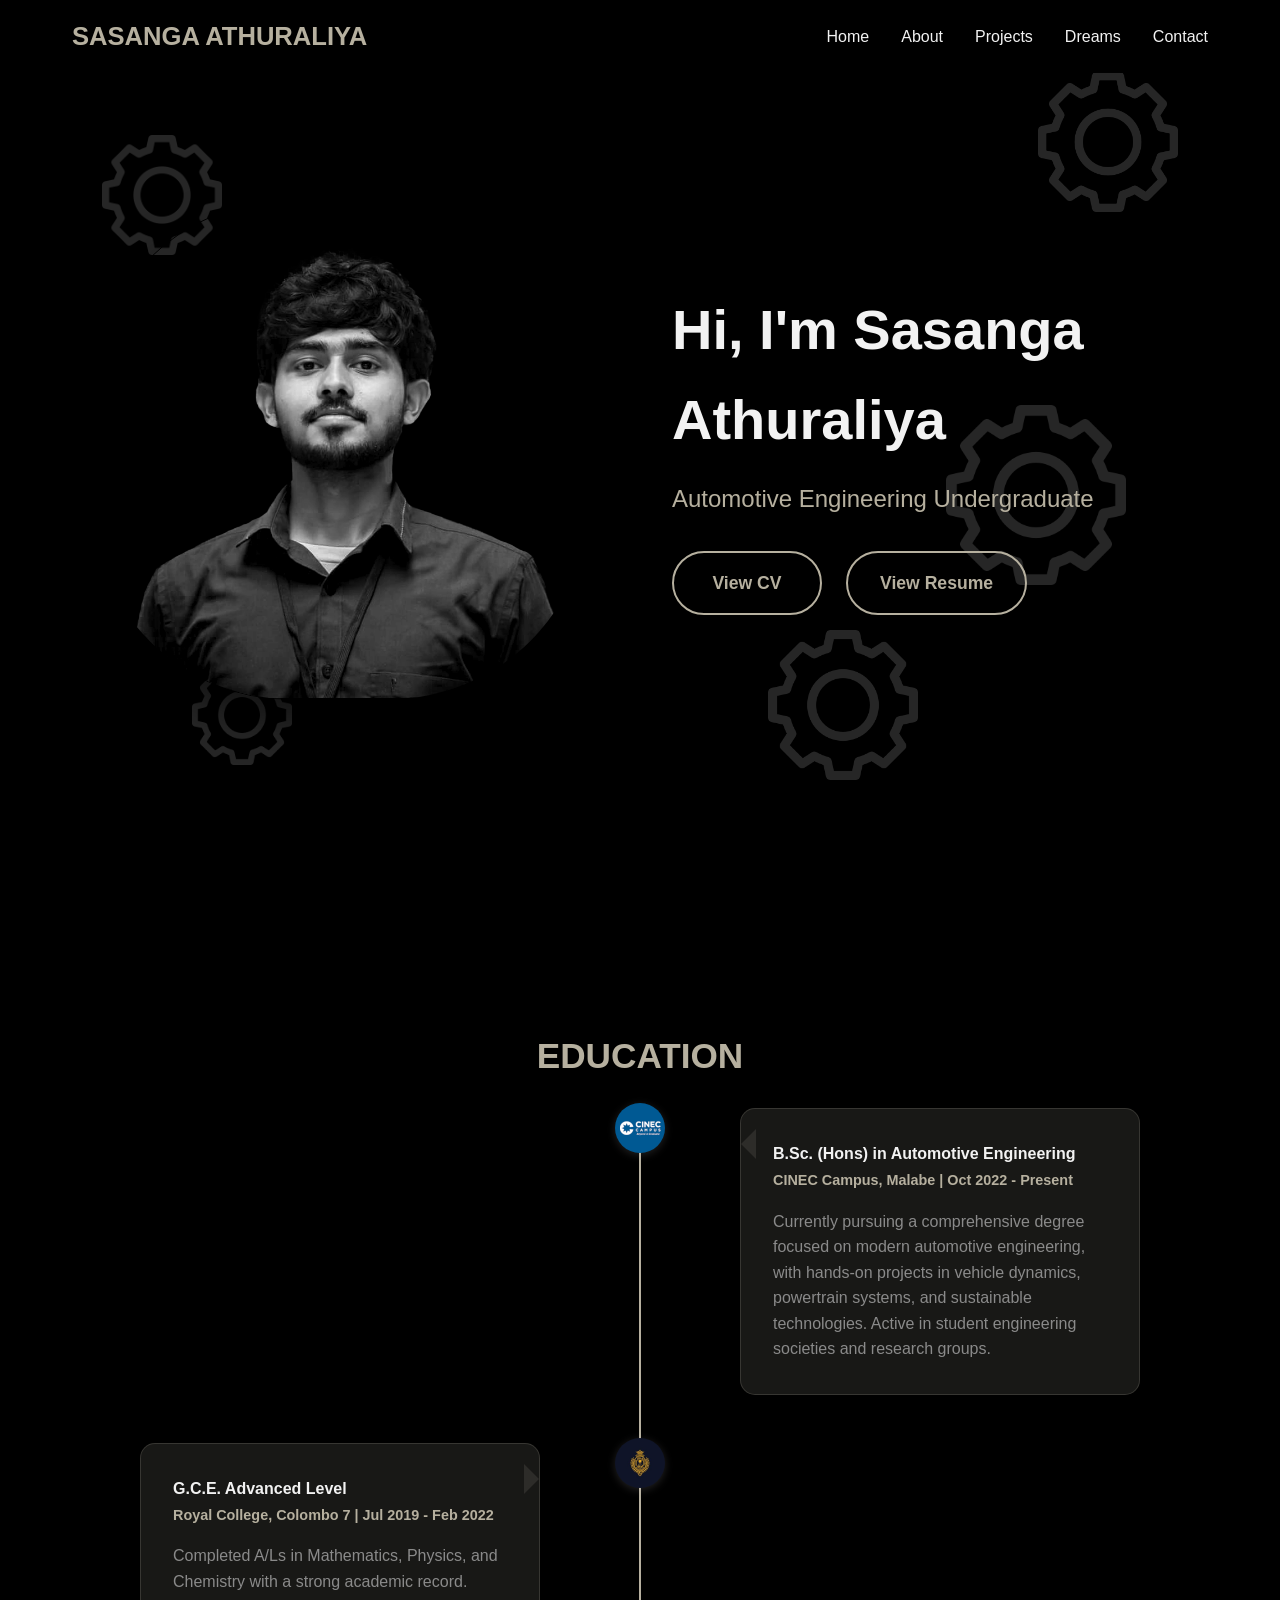
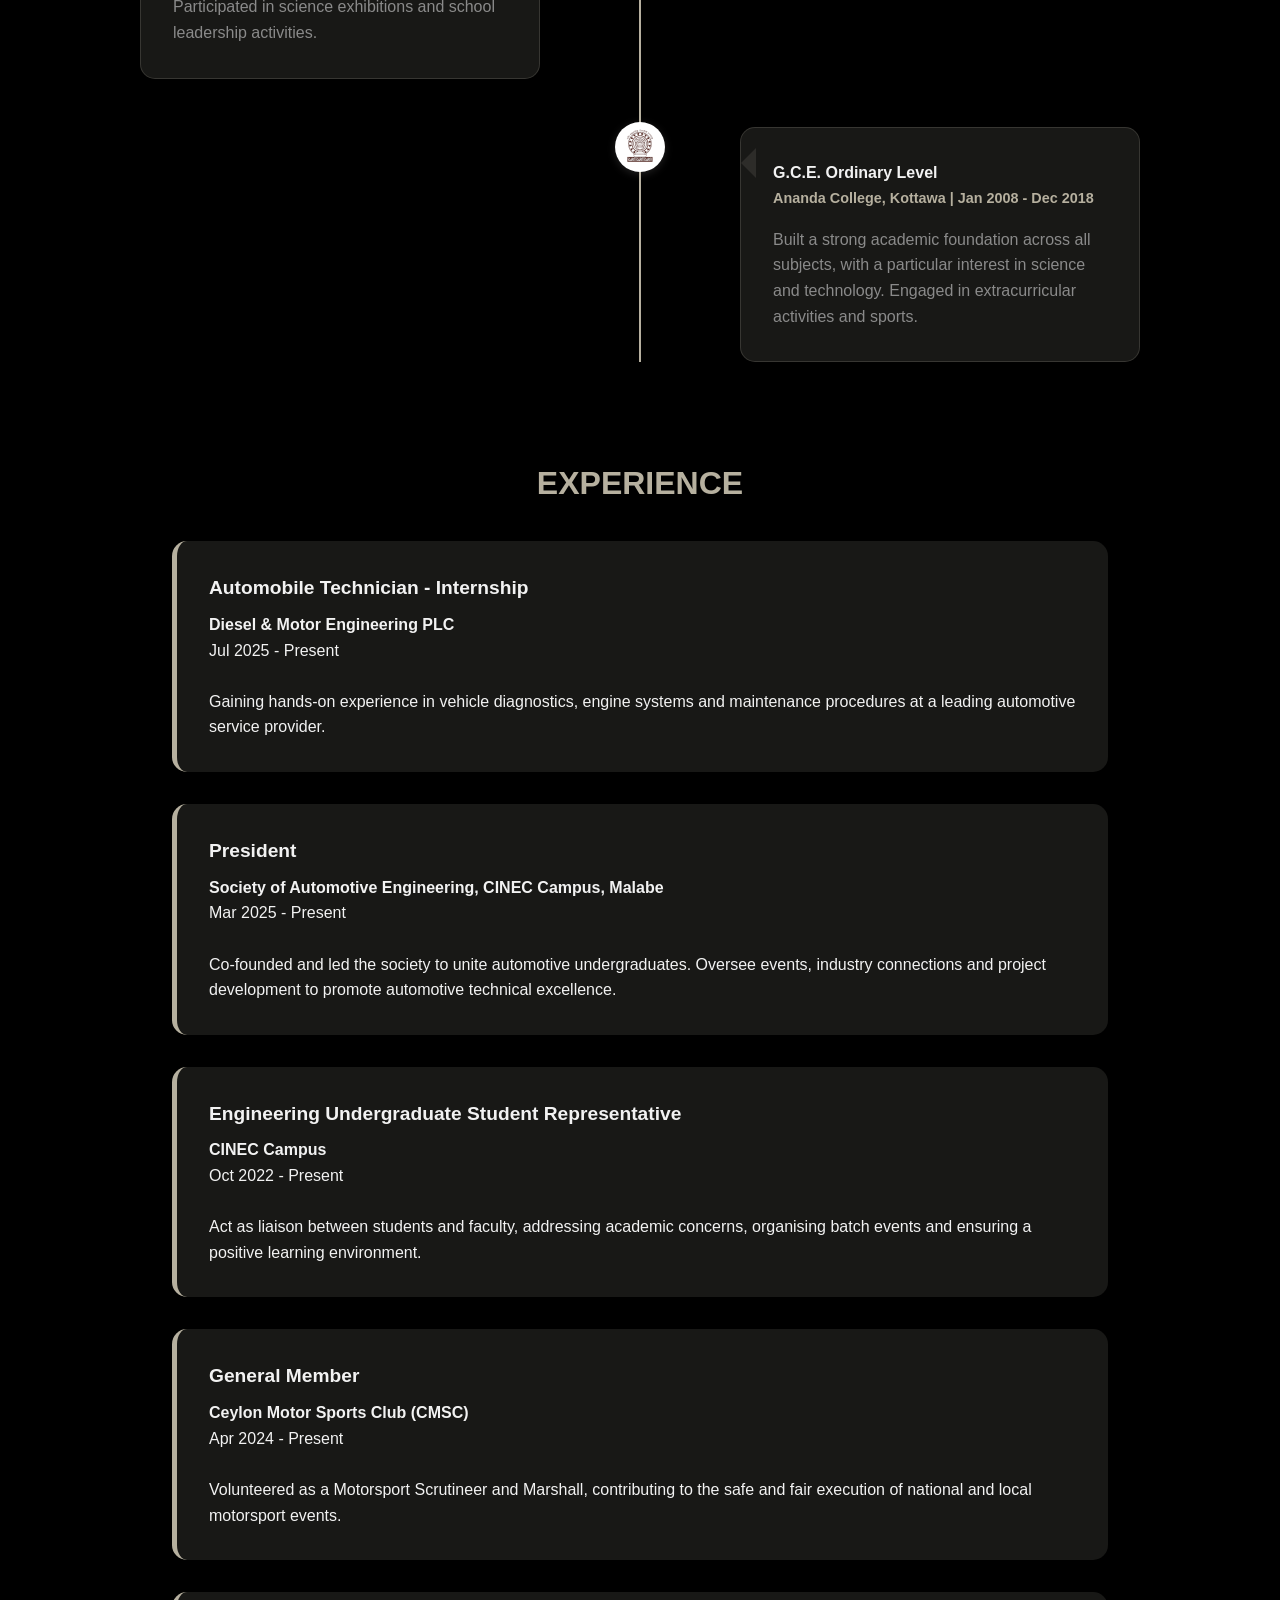
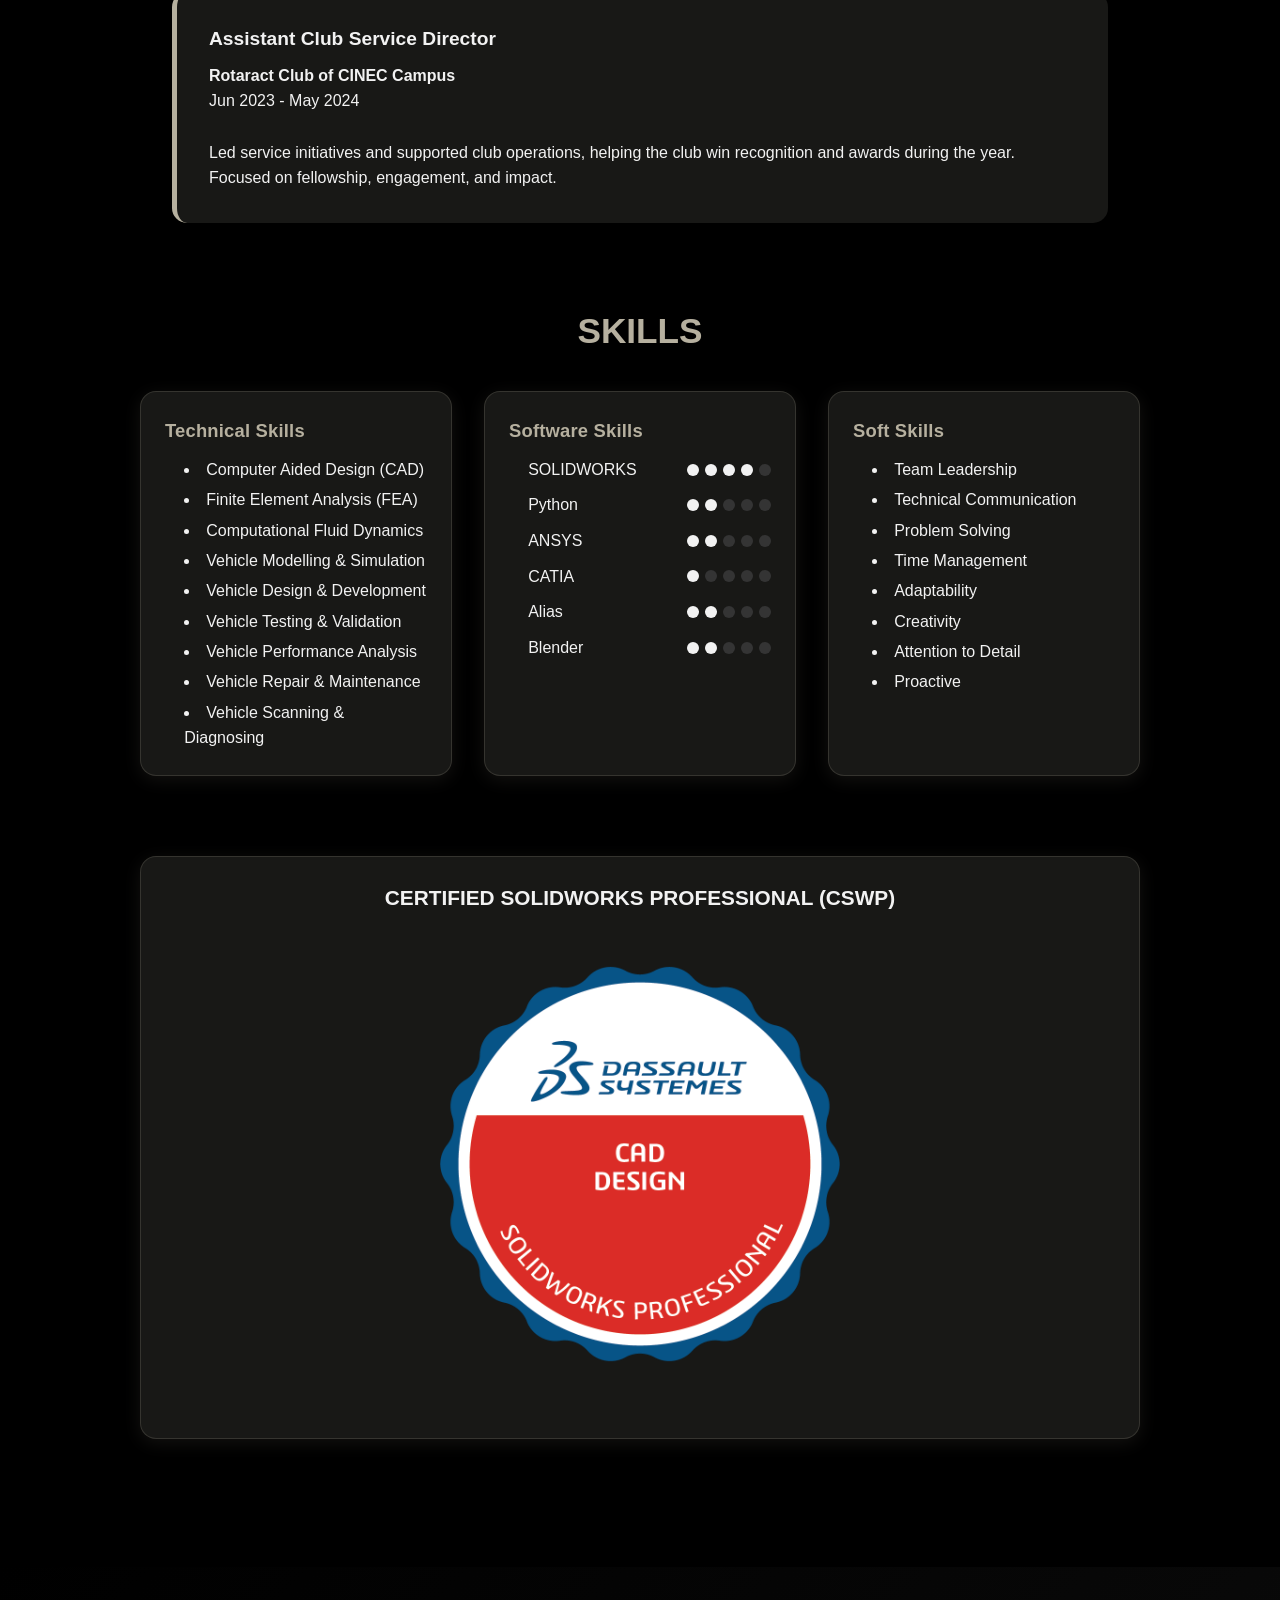
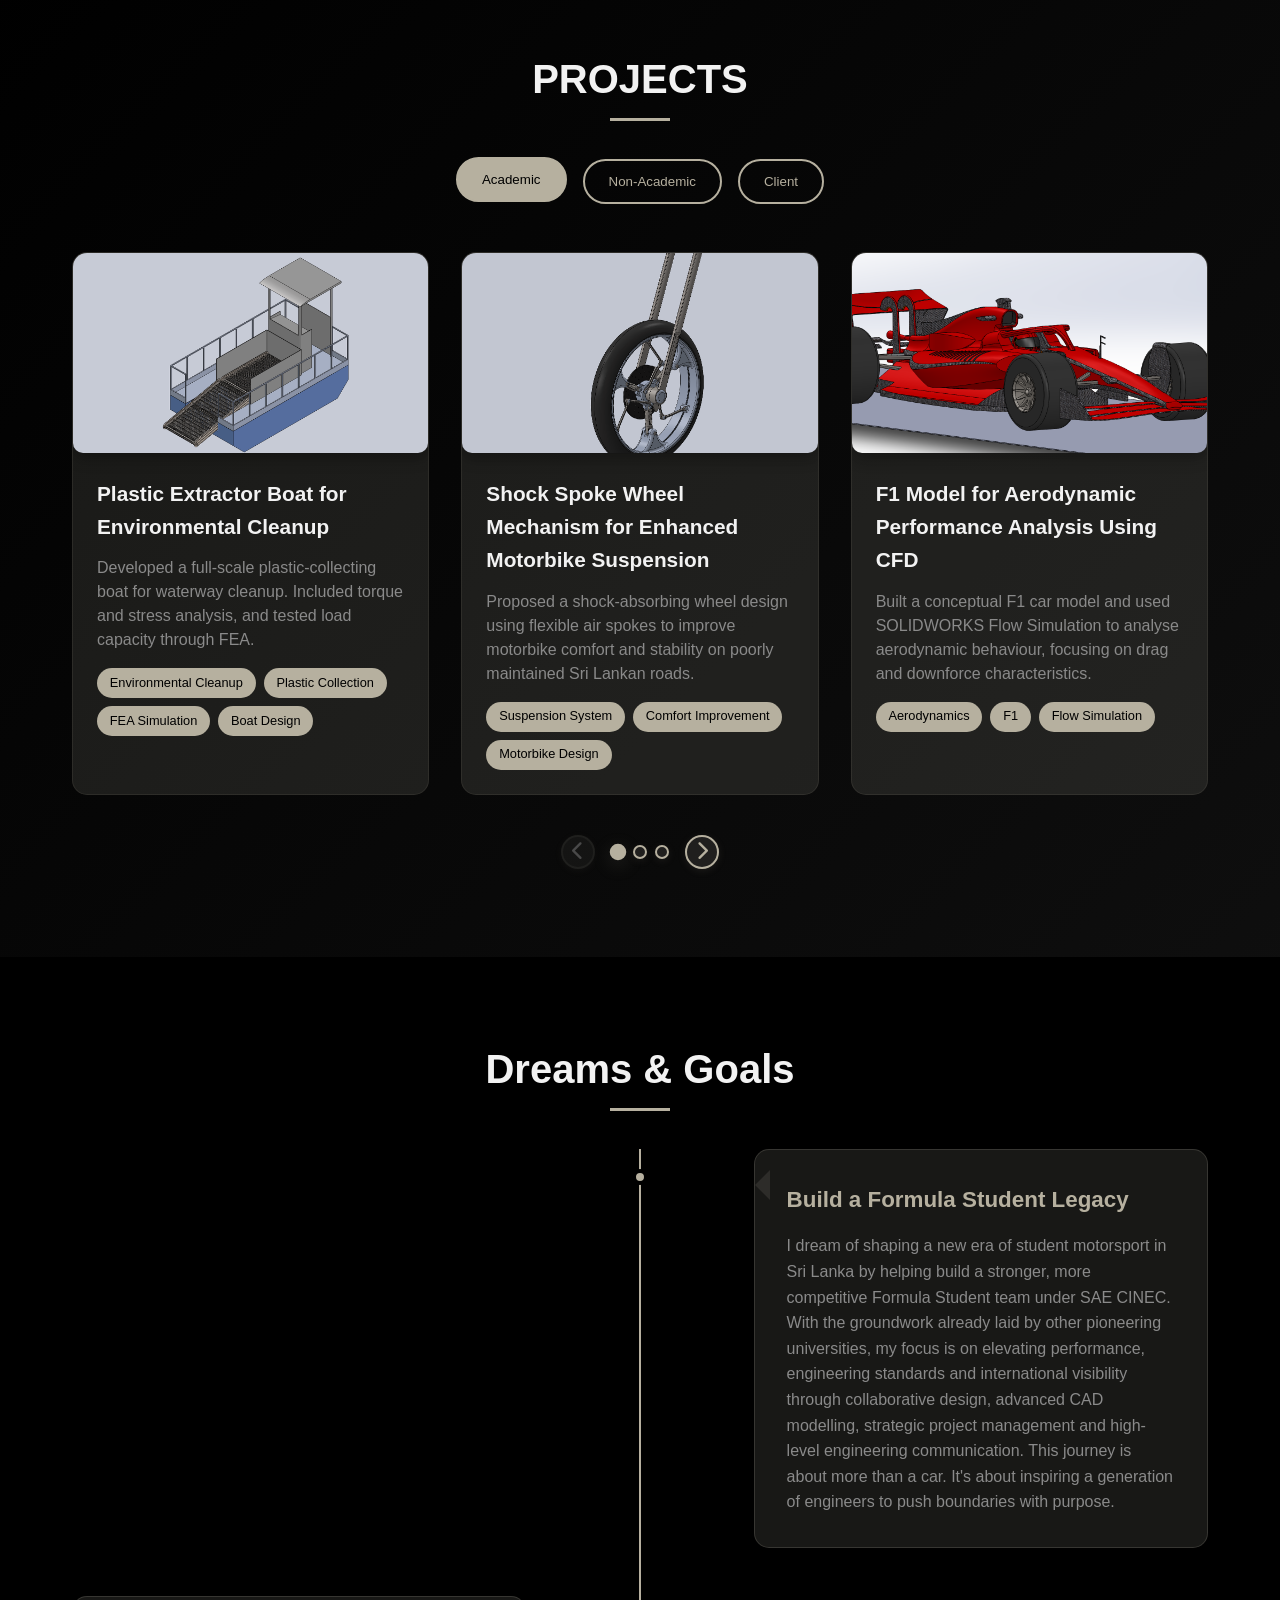
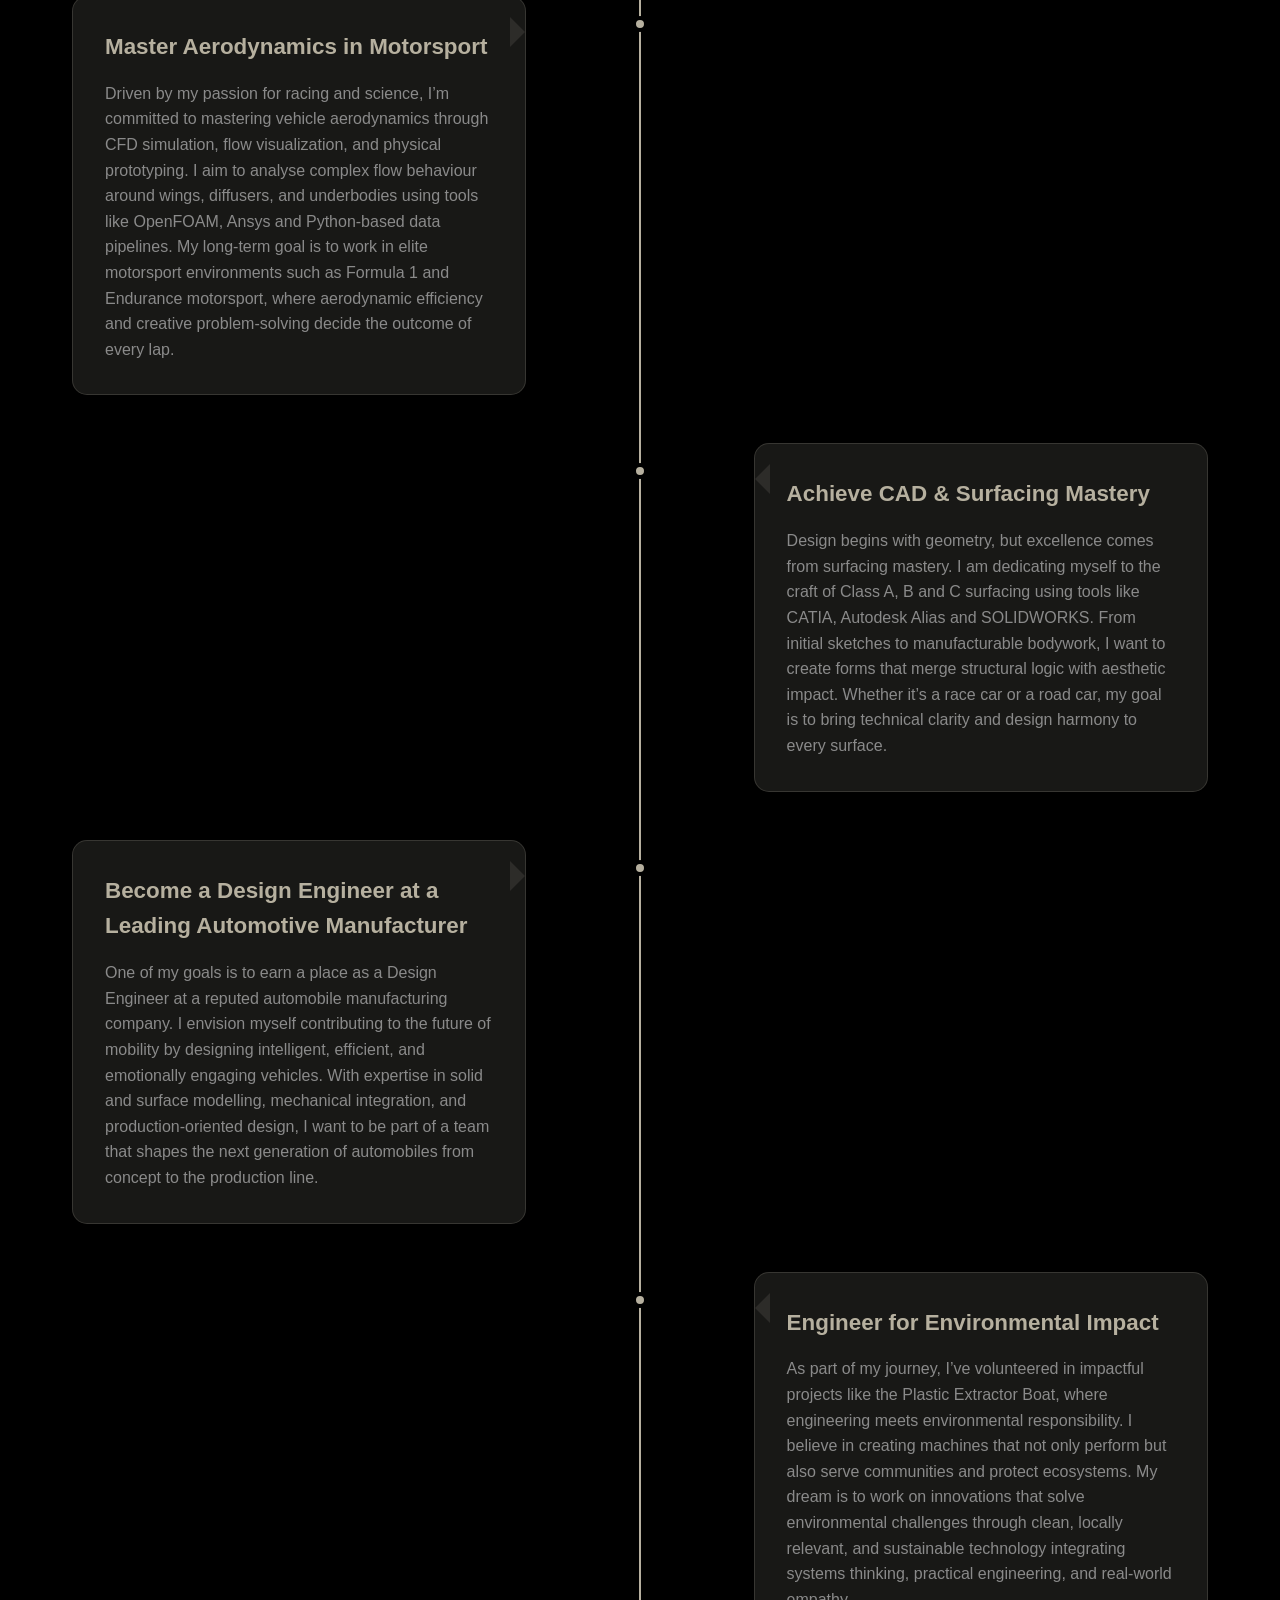
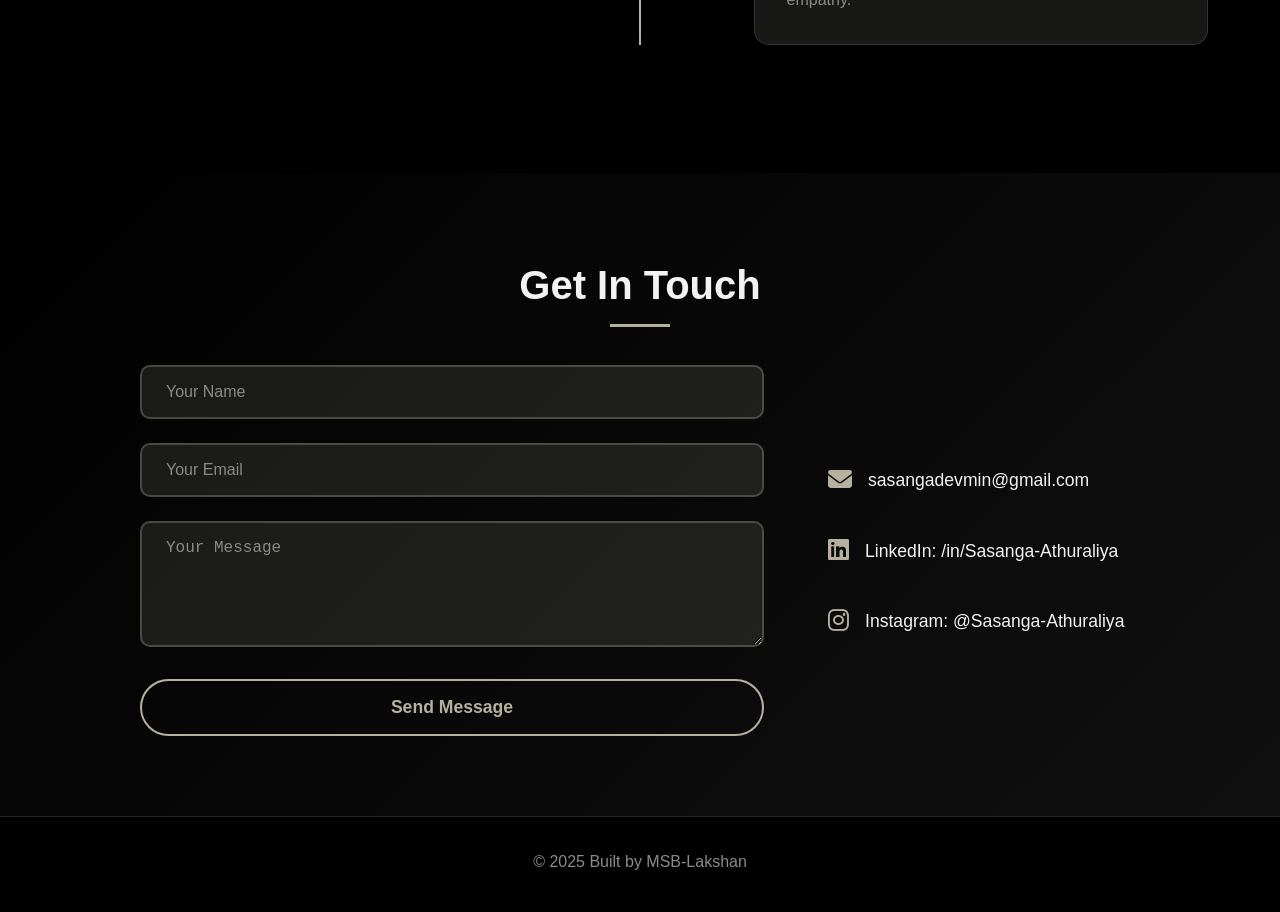
==== commit fed14fd5: "Update index.html" ====
--- a/index.html
+++ b/index.html
@@ -49,6 +49,7 @@
                     <p class="hero-subtitle">Automotive Engineering Undergraduate</p>
                     <div class="hero-buttons">
                         <a href="src/Sasanga_Athuraliya.pdf" target="_blank" class="btn btn-primary">View CV</a>
+                        <a href="src/Sasanga_Athuraliya_Resume.pdf" target="_blank" class="btn btn-secondary">View Resume</a>
                     </div>
                 </div>
             </div>
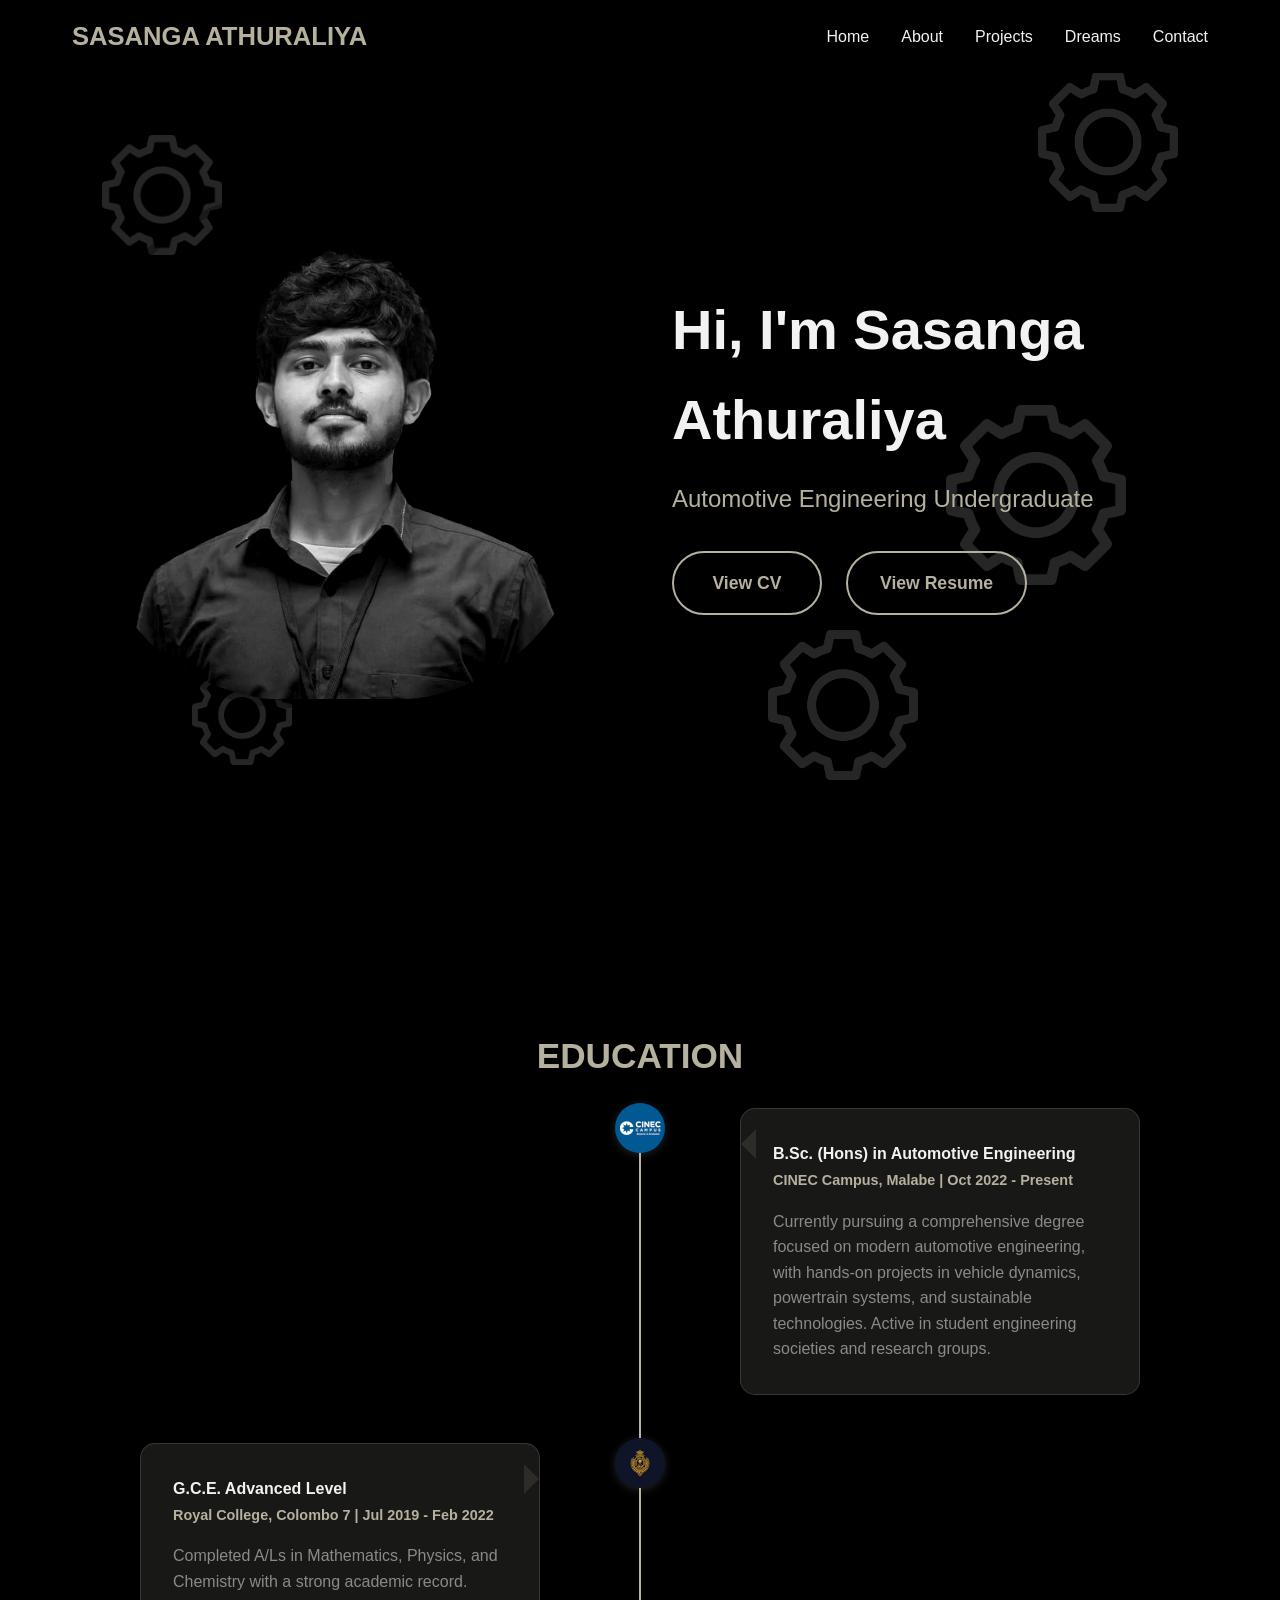
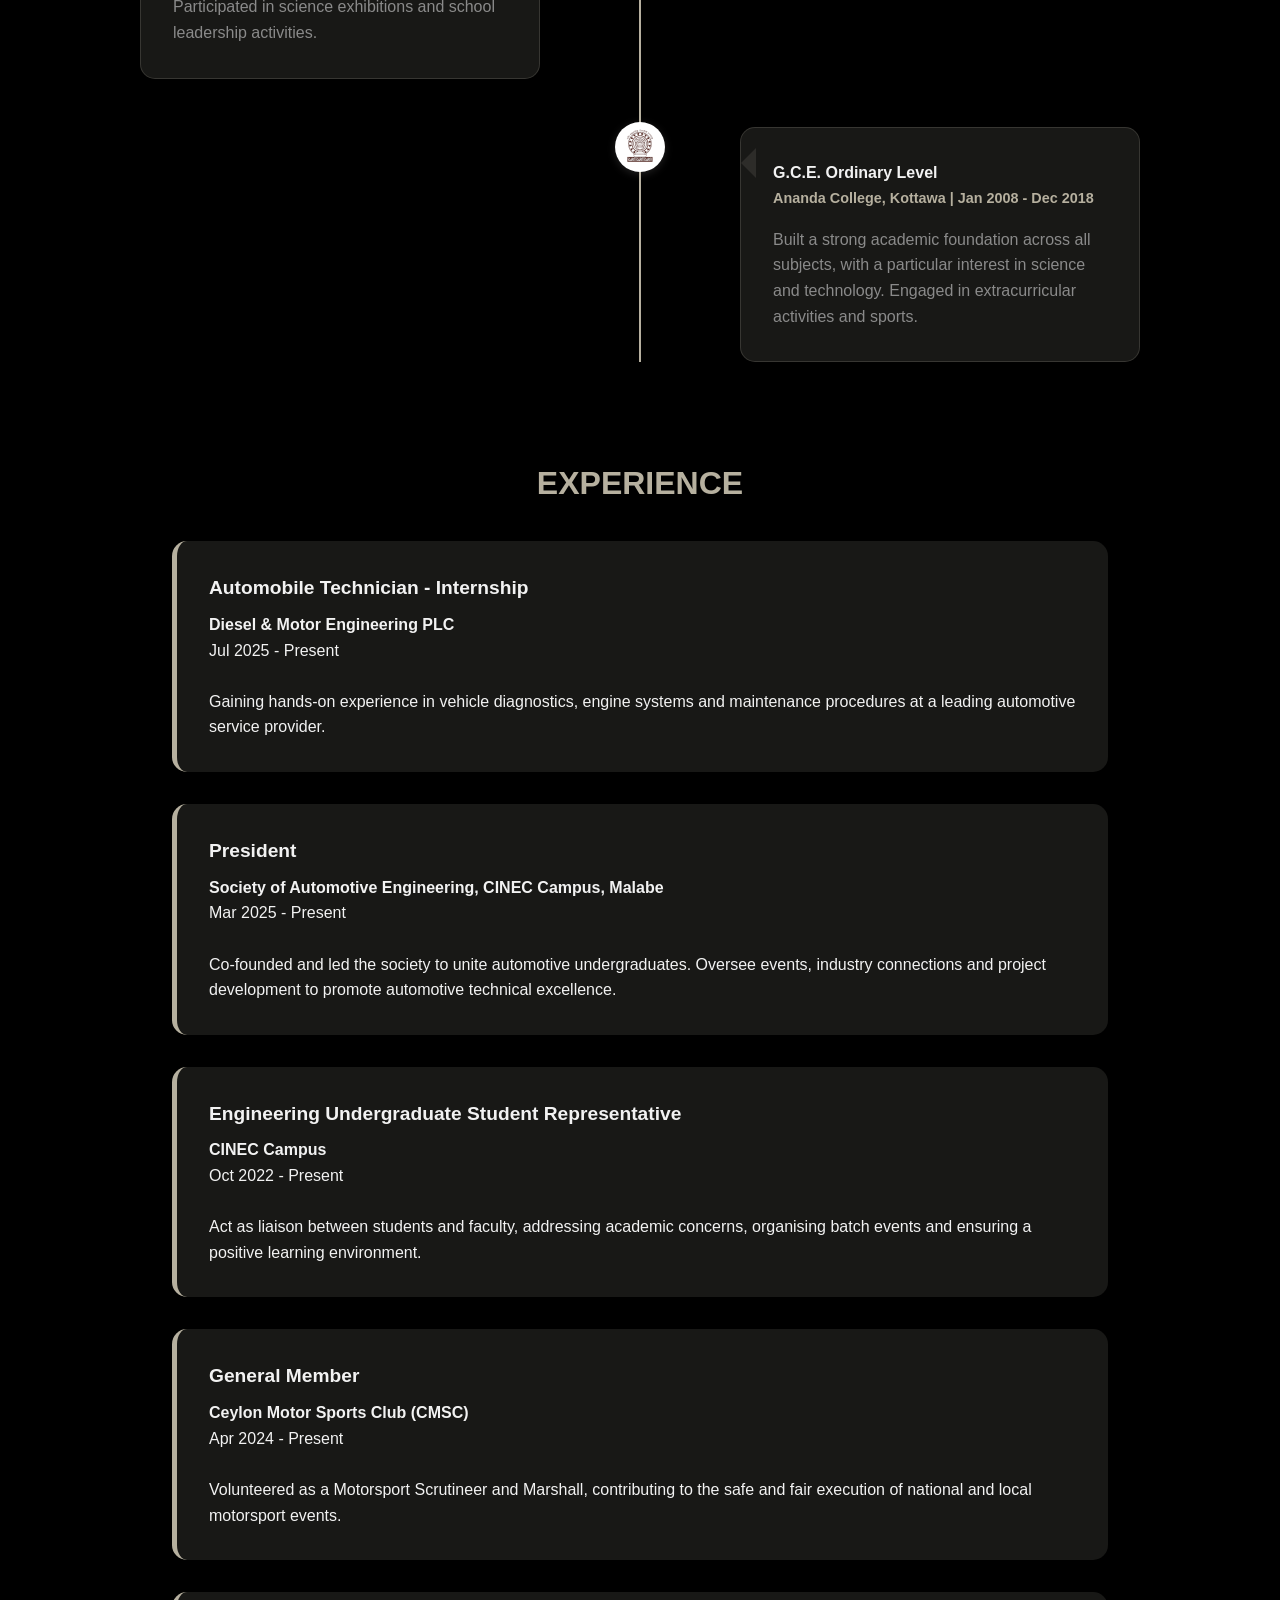
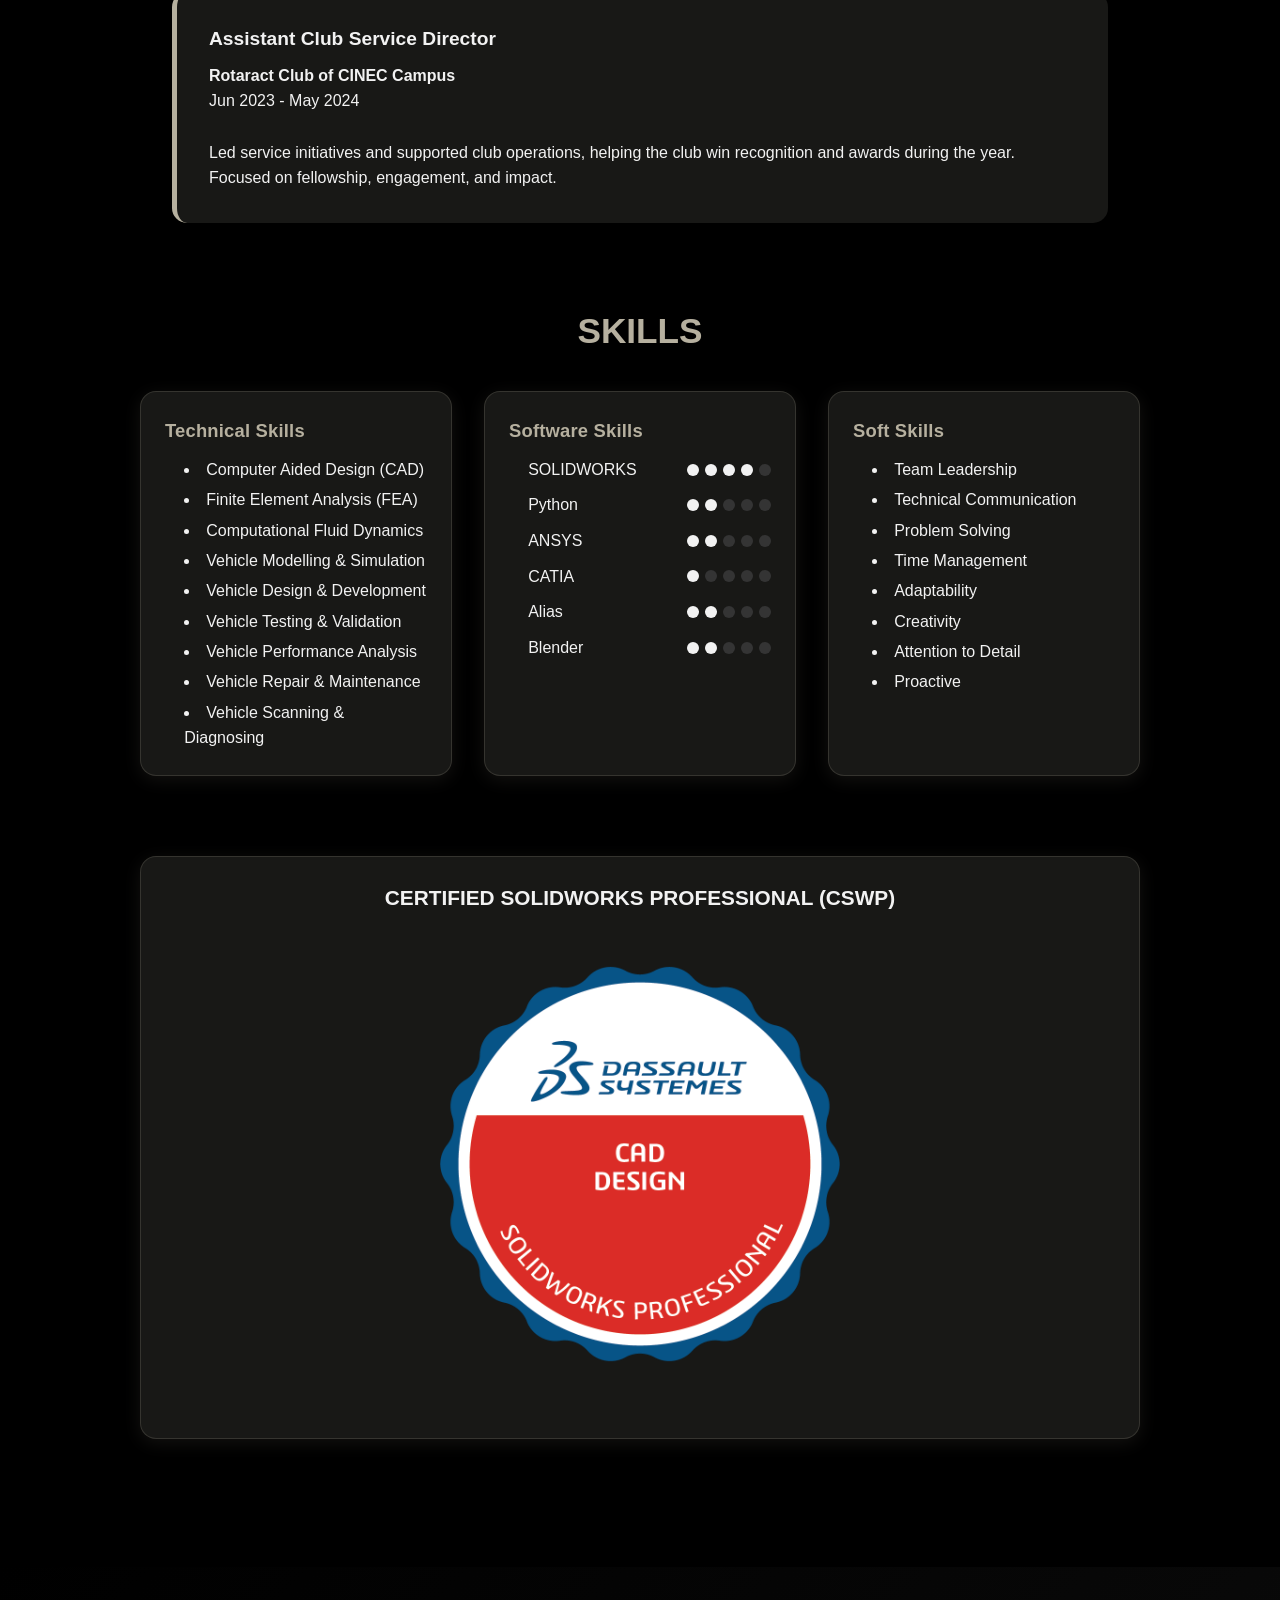
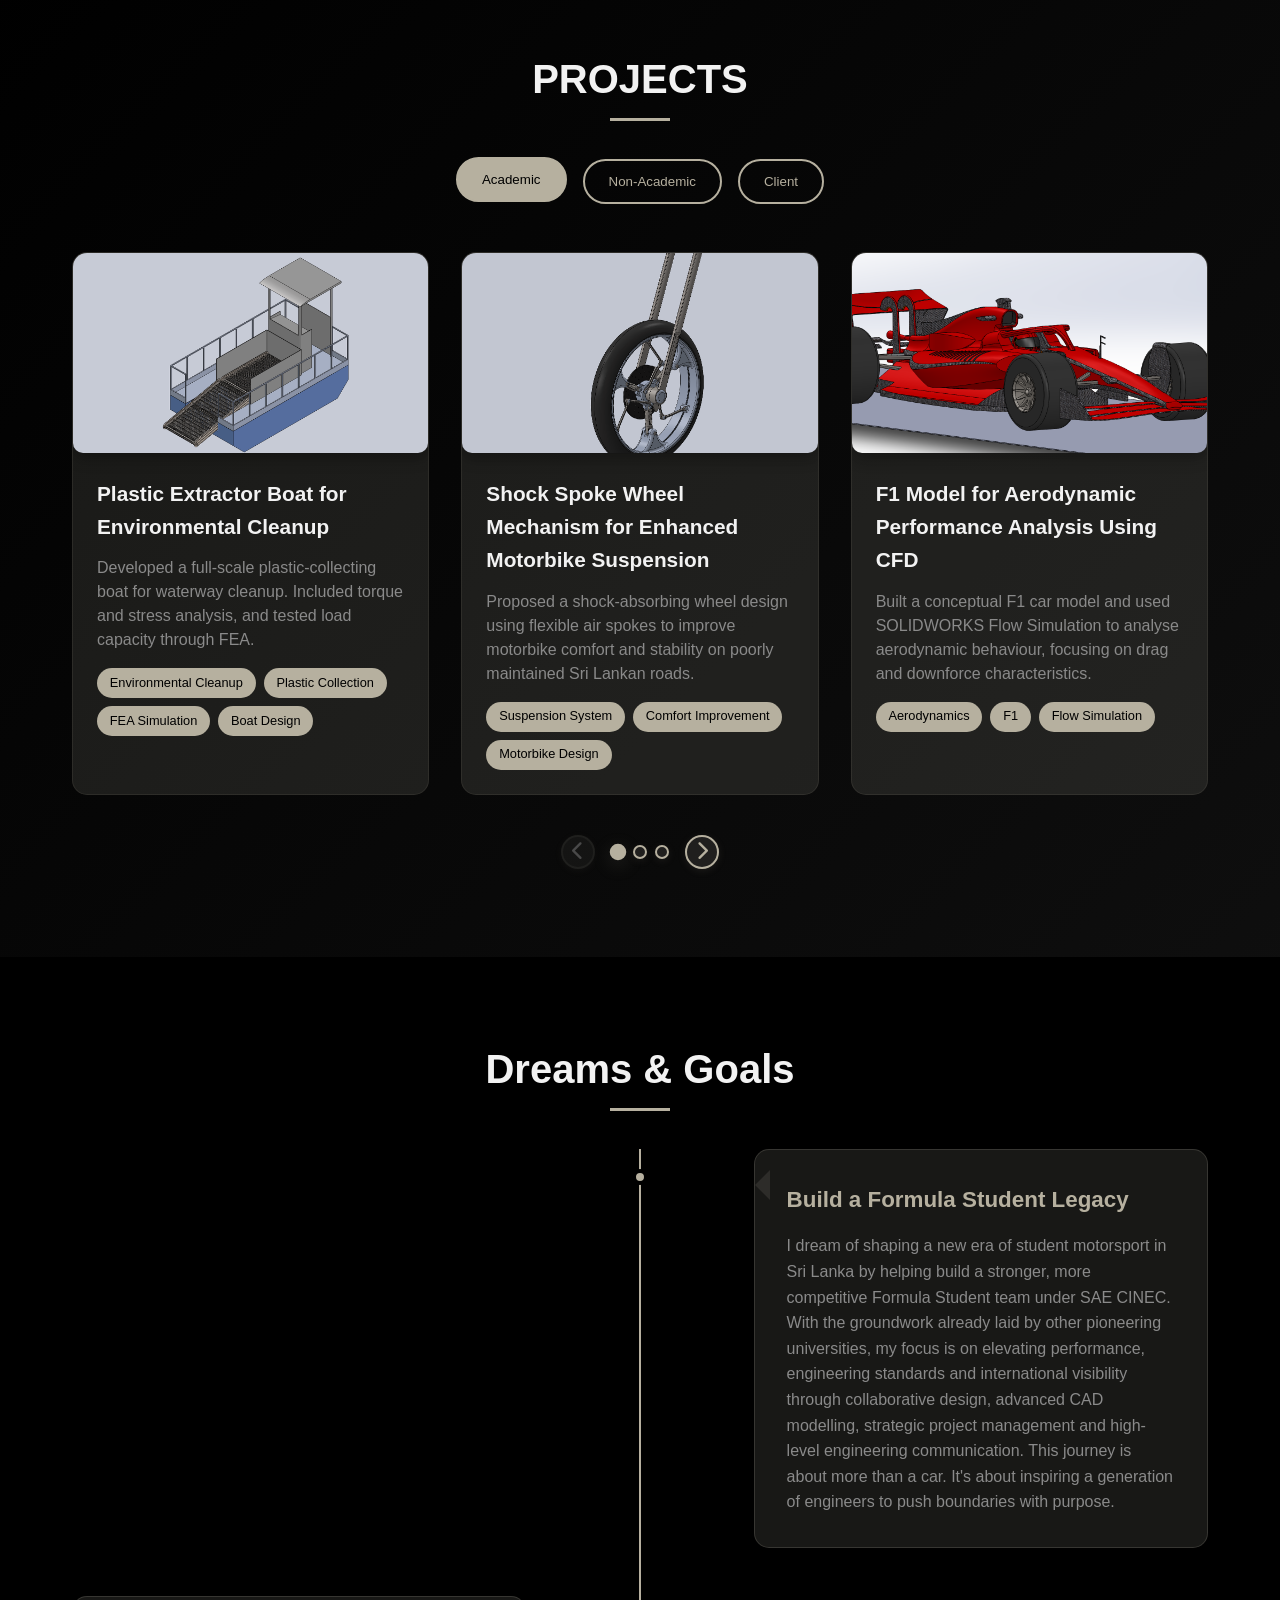
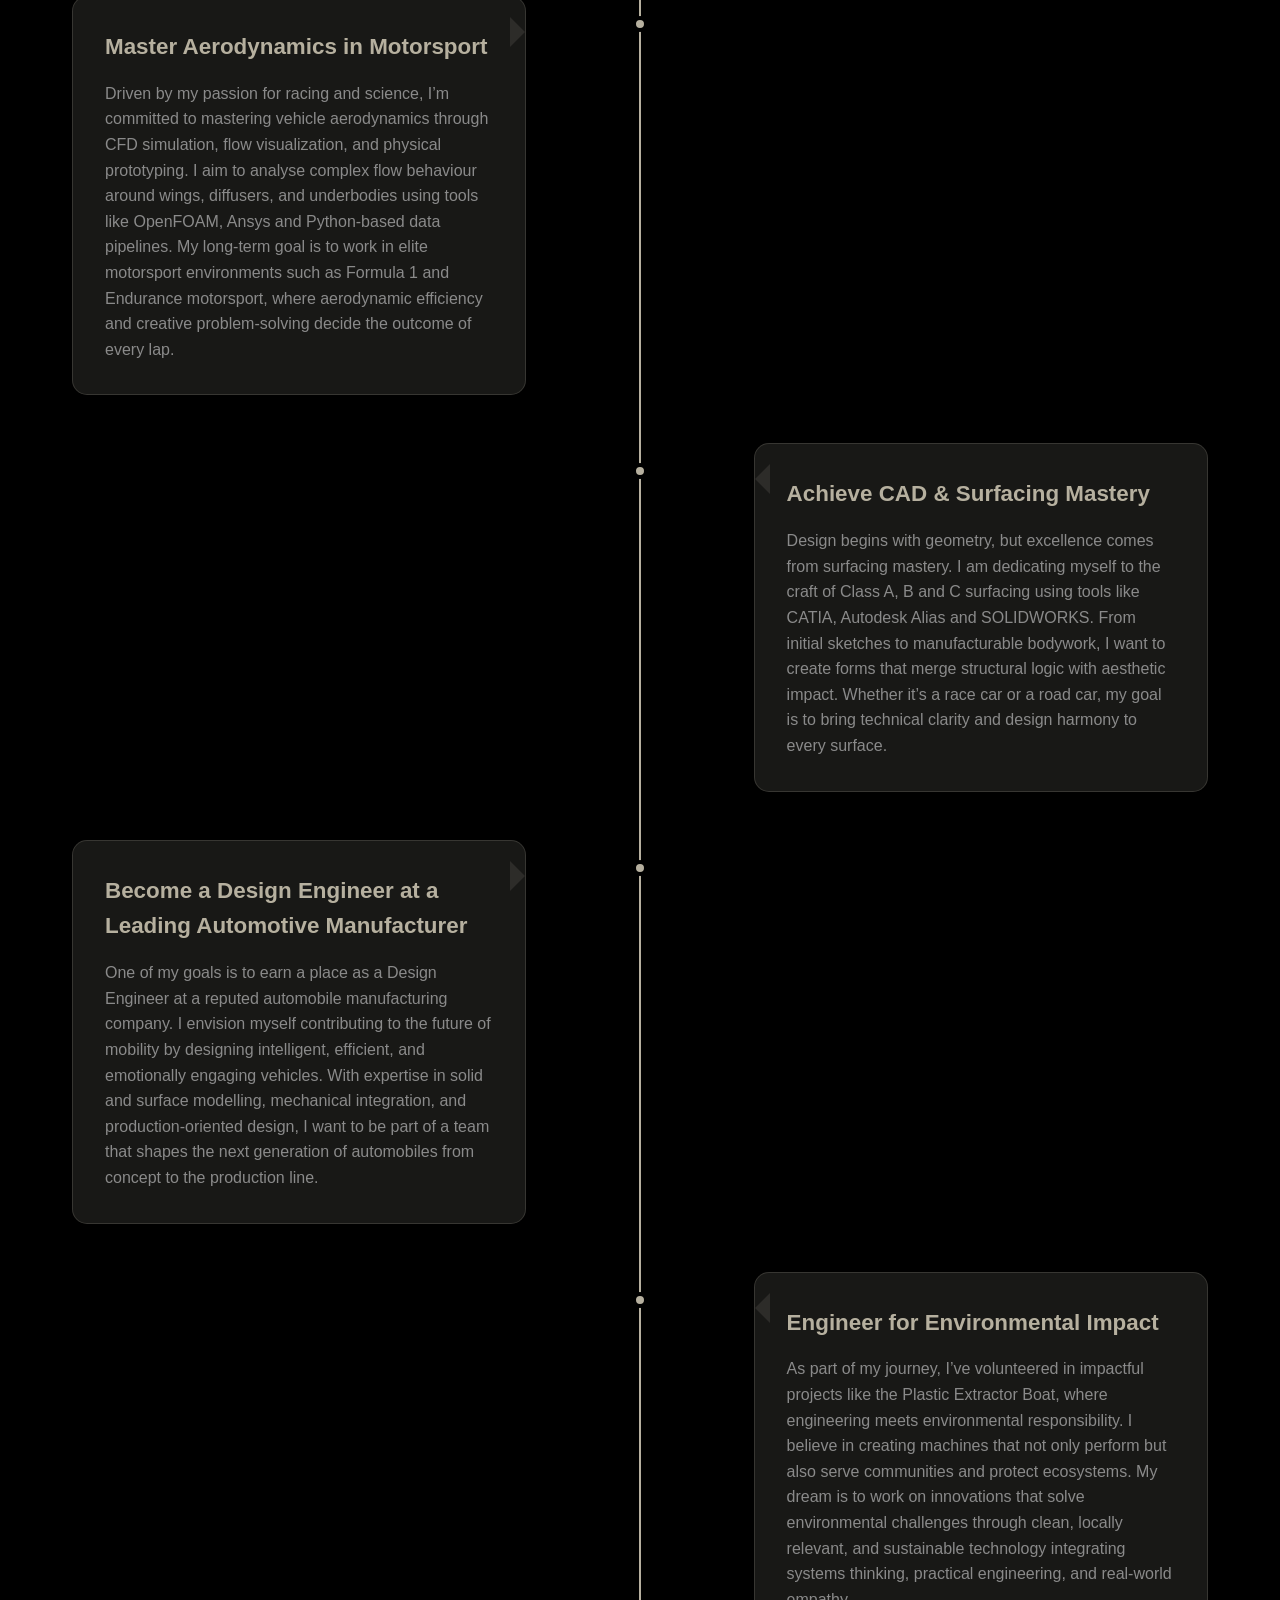
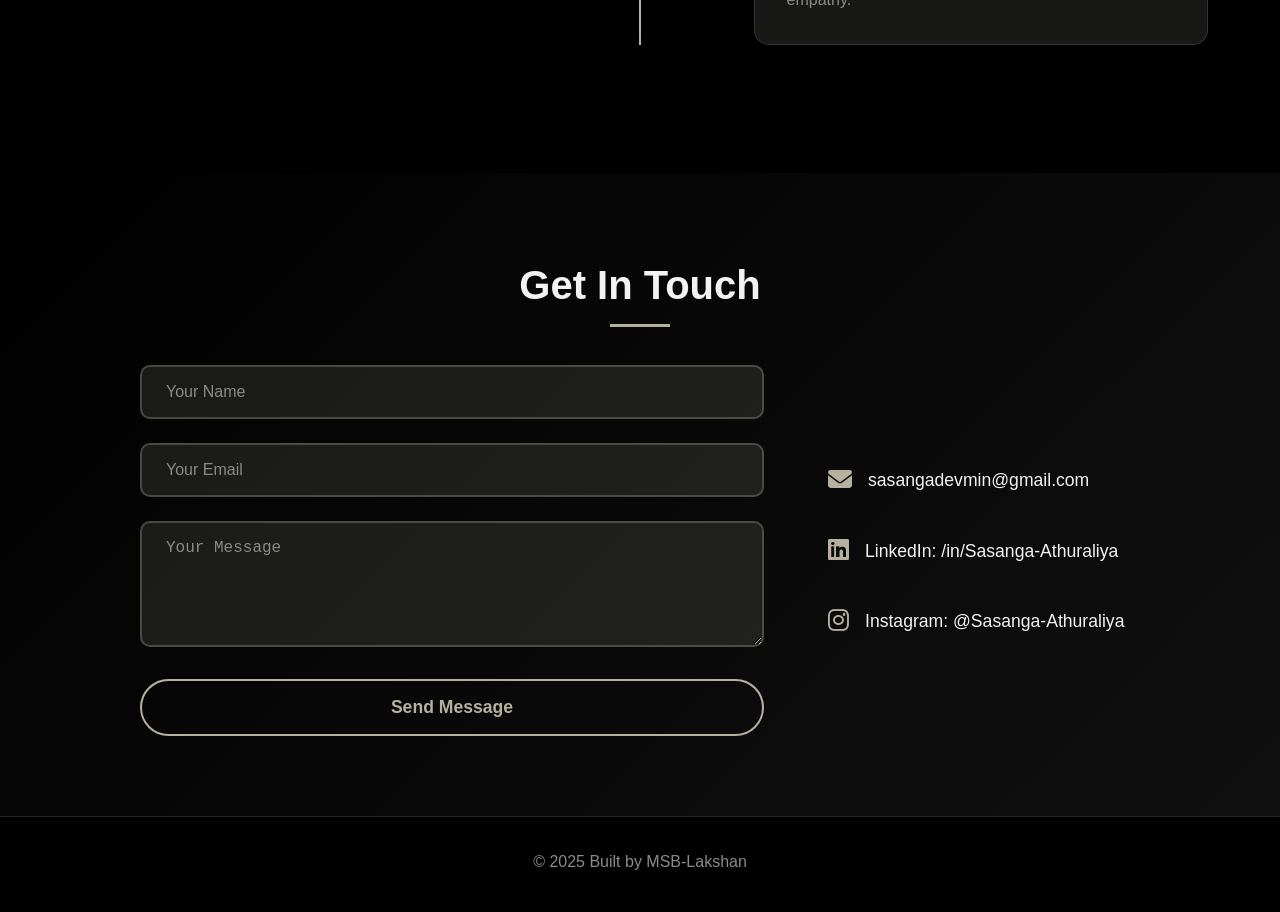
==== commit 4a14f3a8: "hero: start typing on DOM ready + fade-in image (no preload flash)" ====
--- a/index.html
+++ b/index.html
@@ -42,13 +42,13 @@
         <div class="container">
             <div class="hero-layout">
                 <div class="hero-image">
-                    <img src="src/bw_2.png" alt="Susanga Athuraliya" class="hero-photo">
+                    <img src="src/bw_2.png" alt="Sasanga Athuraliya" class="hero-photo" loading="eager">
                 </div>
                 <div class="hero-content">
                     <h1 class="hero-title">Hi, I'm Sasanga Athuraliya</h1>
                     <p class="hero-subtitle">Automotive Engineering Undergraduate</p>
                     <div class="hero-buttons">
-                        <a href="src/Sasanga_Athuraliya.pdf" target="_blank" class="btn btn-primary">View CV</a>
+                        <a href="src/Sasanga_Athuraliya_CV.pdf" target="_blank" class="btn btn-primary">View CV</a>
                         <a href="src/Sasanga_Athuraliya_Resume.pdf" target="_blank" class="btn btn-secondary">View Resume</a>
                     </div>
                 </div>
@@ -118,7 +118,7 @@
                         <div class="experience-item">
                             <h4>Engineering Undergraduate Student Representative</h4>
                             <p><strong>CINEC Campus</strong>
-                                <p>Oct 2022 - Present</p></br> 
+                                <p>Oct 2022 - Present</p><br/> 
                             <p>Act as liaison between students and faculty, addressing academic concerns, organising batch events and ensuring a positive learning environment.</p>
                         </div>
                     
@@ -132,7 +132,7 @@
                         <div class="experience-item">
                             <h4>Assistant Club Service Director</h4>
                             <strong>Rotaract Club of CINEC Campus</strong>
-                            <p> Jun 2023 - May 2024</p></br> 
+                            <p> Jun 2023 - May 2024</p></br/> 
                             <p>Led service initiatives and supported club operations, helping the club win recognition and awards during the year. Focused on fellowship, engagement, and impact.</p>
                         </div>
                     
@@ -218,6 +218,7 @@
                                       <span class="dot"></span>
                                       <span class="dot"></span>
                                       <span class="dot"></span>
+                                    </span>
                                   </li>
                                 </ul>
                               </div>
@@ -239,7 +240,7 @@
                     </div>
                     <div class="skill-block-new">
                         <h4 style="align-items: center;justify-content: center;text-align: center;">CERTIFIED SOLIDWORKS PROFESSIONAL (CSWP)</h4>
-                        <img src="src/solidworks_logos.png" class="skill-block-img" alt="SolidWorks"">
+                        <img src="src/solidworks_logos.png" class="skill-block-img" alt="SolidWorks">
                     </div>
                 </div>
             </div>
@@ -259,7 +260,7 @@
                 <!-- Academic Projects -->
                 <div class="project-card" data-category="academic" data-project="plasticBoat">
                     <div class="project-image">
-                        <img src="CAD Projects/Academic Projects/Plastic Extractor Boat/4.png" alt="Plastic Extractor Boat">
+                        <img src="Files/Academic Projects/Plastic Extractor Boat/4.png" alt="Plastic Extractor Boat">
                     </div>
                     <div class="project-content">
                         <h3>Plastic Extractor Boat for Environmental Cleanup</h3>
@@ -275,7 +276,7 @@
 
                 <div class="project-card" data-category="academic" data-project="shockWheel">
                     <div class="project-image">
-                        <img src="CAD Projects/Academic Projects/Shock Spoke Wheel Mechanism/10.png" alt="Shock Spoke Wheel Mechanism">
+                        <img src="Files/Academic Projects/Shock Spoke Wheel Mechanism/10.png" alt="Shock Spoke Wheel Mechanism">
                     </div>
                     <div class="project-content">
                         <h3>Shock Spoke Wheel Mechanism for Enhanced Motorbike Suspension</h3>
@@ -290,7 +291,7 @@
 
                 <div class="project-card" data-category="academic" data-project="f1Car">
                     <div class="project-image">
-                        <img src="CAD Projects/Academic Projects/F1 Car for Simulation Purposes/2.png" alt="F1 Car Simulation">
+                        <img src="Files/Academic Projects/F1 Car for Simulation Purposes/2.png" alt="F1 Car Simulation">
                     </div>
                     <div class="project-content">
                         <h3>F1 Model for Aerodynamic Performance Analysis Using CFD</h3>
@@ -305,7 +306,7 @@
                 
                 <div class="project-card" data-category="academic" data-project="automotiveLab">
                     <div class="project-image">
-                        <img src="CAD Projects/Academic Projects/Automotive Laboratory Rack/4.png" alt="Automotive Laboratory Rack">
+                        <img src="Files/Academic Projects/Automotive Laboratory Rack/4.png" alt="Automotive Laboratory Rack">
                     </div>
                     <div class="project-content">
                         <h3>Automotive Laboratory Storage Rack</h3>
@@ -320,7 +321,7 @@
 
                 <div class="project-card" data-category="academic" data-project="dashboardPanel">
                     <div class="project-image">
-                        <img src="CAD Projects/Academic Projects/Dashboard Panel for Engine Test Bench/1.JPG" alt="Dashboard Panel">
+                        <img src="Files/Academic Projects/Dashboard Panel for Engine Test Bench/1.JPG" alt="Dashboard Panel">
                     </div>
                     <div class="project-content">
                         <h3>Dashboard Panel for Nissan March K11 Engine Test Bench</h3>
@@ -335,7 +336,7 @@
 
                 <div class="project-card" data-category="academic" data-project="engineTestBench">
                     <div class="project-image">
-                        <img src="CAD Projects/Academic Projects/Engine Test Bench Sample Design/Screenshot 2025-07-30 054031.png" alt="Engine Test Bench">
+                        <img src="Files/Academic Projects/Engine Test Bench Sample Design/Screenshot 2025-07-30 054031.png" alt="Engine Test Bench">
                     </div>
                     <div class="project-content">
                         <h3>Engine Test Bench Sample Design for Nissan March K11 with Reprogrammable ECU</h3>
@@ -350,7 +351,7 @@
 
                 <div class="project-card" data-category="academic" data-project="sinkTub">
                     <div class="project-image">
-                        <img src="CAD Projects/Academic Projects/Sink & Tub with Cupboard/Screenshot 2024-10-09 095250.png" alt="Sink & Tub Design">
+                        <img src="Files/Academic Projects/Sink & Tub with Cupboard/Screenshot 2024-10-09 095250.png" alt="Sink & Tub Design">
                     </div>
                     <div class="project-content">
                         <h3>Sink & Tub with Cupboard for Workshop Use</h3>
@@ -365,7 +366,7 @@
 
                 <div class="project-card" data-category="academic" data-project="pulleySystem">
                     <div class="project-image">
-                        <img src="CAD Projects/Academic Projects/Pulley for Gear Mechanism System/Screenshot 2025-07-30 054356.png" alt="Pulley System">
+                        <img src="Files/Academic Projects/Pulley for Gear Mechanism System/Screenshot 2025-07-30 054356.png" alt="Pulley System">
                     </div>
                     <div class="project-content">
                         <h3>Pulley Design for Gear Mechanism in Series Hybrid System</h3>
@@ -383,7 +384,7 @@
 
                 <div class="project-card" data-category="academic" data-project="inlineEngine">
                     <div class="project-image">
-                        <img src="CAD Projects/Academic Projects/Inline Four Cylinder Engine Sample Design/1.png" alt="Inline Four Cylinder Engine">
+                        <img src="Files/Academic Projects/Inline Four Cylinder Engine Sample Design/1.png" alt="Inline Four Cylinder Engine">
                     </div>
                     <div class="project-content">
                         <h3>Inline Four-Cylinder Engine Sample Design for CFD Analysis</h3>
@@ -420,7 +421,7 @@
                 <!-- Client Projects -->
                 <div class="project-card" data-category="clients" data-project="sinhalaCakeCutter">
                     <div class="project-image">
-                        <img src="CAD Projects/Client Projects/Sinhala Letter Cake Cutter/4.png" alt="Cake Cutter">
+                        <img src="Files/Client Projects/Sinhala Letter Cake Cutter/4.png" alt="Cake Cutter">
                     </div>
                     <div class="project-content">
                         <h3>Sinhala Letter Cake Cutters for 3D Printing & Laser Cutting</h3>
@@ -435,7 +436,7 @@
 
                 <div class="project-card" data-category="clients" data-project="tableDecorationStand">
                     <div class="project-image">
-                        <img src="CAD Projects/Client Projects/Table Decoration Stand/Screenshot 2025-07-30 052452.png" alt="Decoration Stand">
+                        <img src="Files/Client Projects/Table Decoration Stand/Screenshot 2025-07-30 052452.png" alt="Decoration Stand">
                     </div>
                     <div class="project-content">
                         <h3>Multifunctional Table Decoration Stand for Branding & Information Display</h3>
@@ -451,7 +452,7 @@
 
                 <div class="project-card" data-category="clients" data-project="tracRideEnclosure">
                     <div class="project-image">
-                        <img src="CAD Projects/Client Projects/TracRide Enclosure/Screenshot 2025-07-30 051820.png" alt="TracRide Enclosure">
+                        <img src="Files/Client Projects/TracRide Enclosure/Screenshot 2025-07-30 051820.png" alt="TracRide Enclosure">
                     </div>
                     <div class="project-content">
                         <h3>Enclosure for Control Unit</h3>
@@ -466,7 +467,7 @@
 
                 <div class="project-card" data-category="clients" data-project="tunnelSuckingMechanism">
                     <div class="project-image">
-                        <img src="CAD Projects/Client Projects/Tunnel for Sucking Mechanism/Screenshot 2025-07-30 052826.png" alt="Tunnel Design">
+                        <img src="Files/Client Projects/Tunnel for Sucking Mechanism/Screenshot 2025-07-30 052826.png" alt="Tunnel Design">
                     </div>
                     <div class="project-content">
                         <h3>Tunnel Design for Sucking Mechanism</h3>
@@ -481,7 +482,7 @@
 
                 <div class="project-card" data-category="clients" data-project="thermalCollector">
                     <div class="project-image">
-                        <img src="CAD Projects/Client Projects/Thermal Collector/Screenshot 2025-07-30 054802.png" alt="Thermal Collector">
+                        <img src="Files/Client Projects/Thermal Collector/Screenshot 2025-07-30 054802.png" alt="Thermal Collector">
                     </div>
                     <div class="project-content">
                         <h3>Thermal Collector for Heat Dissipation Analysis</h3>
@@ -588,13 +589,13 @@
                         
                     </div>
                     <div class="contact-item">
-                        <a href="https://www.linkedin.com/in/sasanga-athuraliya/" class="contact-link" target="_blank" rel="noopener">
+                        <a href="https://www.linkedin.com/in/sasanga-athuraliya/" class="contact-link" target="_blank" rel="noopener noreferrer">
                             <span class="contact-icon"><i class="fa-brands fa-linkedin"></i></span>
                             <span>LinkedIn: /in/Sasanga-Athuraliya</span>
                         </a>
                     </div>
                     <div class="contact-item">
-                        <a href="https://www.instagram.com/sasanga_athuraliya/?utm_source=ig_web_button_share_sheet&igsh=ZDNlZDc0MzIxNw%3D%3D#" class="contact-link" target="_blank" rel="noopener">
+                        <a href="https://www.instagram.com/sasanga_athuraliya/?utm_source=ig_web_button_share_sheet&igsh=ZDNlZDc0MzIxNw%3D%3D#" class="contact-link" target="_blank" rel="noopener noreferrer">
                             <span class="contact-icon"><i class="fa-brands fa-instagram"></i></span>
                             <span>Instagram: @Sasanga-Athuraliya</span>
                         </a>
@@ -642,25 +643,25 @@
                     <h3 class="section-heading">Project Images</h3>
                     <div class="project-images">
                         <div class="project-image" onclick="openImageViewer(this, 'automotiveLabImages')">
-                            <img src="CAD Projects/Academic Projects/Automotive Laboratory Rack/1.png" alt="Front View">
+                            <img src="Files/Academic Projects/Automotive Laboratory Rack/1.png" alt="Front View">
                             <div class="image-overlay">
                                 <i class="fas fa-expand"></i>
                             </div>
                         </div>
                         <div class="project-image" onclick="openImageViewer(this, 'automotiveLabImages')">
-                            <img src="CAD Projects/Academic Projects/Automotive Laboratory Rack/2.png" alt="Side View">
+                            <img src="Files/Academic Projects/Automotive Laboratory Rack/2.png" alt="Side View">
                             <div class="image-overlay">
                                 <i class="fas fa-expand"></i>
                             </div>
                         </div>
                         <div class="project-image" onclick="openImageViewer(this, 'automotiveLabImages')">
-                            <img src="CAD Projects/Academic Projects/Automotive Laboratory Rack/3.png" alt="Top View">
+                            <img src="Files/Academic Projects/Automotive Laboratory Rack/3.png" alt="Top View">
                             <div class="image-overlay">
                                 <i class="fas fa-expand"></i>
                             </div>
                         </div>
                         <div class="project-image" onclick="openImageViewer(this, 'automotiveLabImages')">
-                            <img src="CAD Projects/Academic Projects/Automotive Laboratory Rack/4.png" alt="Assembly">
+                            <img src="Files/Academic Projects/Automotive Laboratory Rack/4.png" alt="Assembly">
                             <div class="image-overlay">
                                 <i class="fas fa-expand"></i>
                             </div>
@@ -695,19 +696,19 @@
                     <h3 class="section-heading">Project Images</h3>
                     <div class="project-images">
                         <div class="project-image" onclick="openImageViewer(this, 'dashboardPanelImages')">
-                            <img src="CAD Projects/Academic Projects/Dashboard Panel for Engine Test Bench/1.JPG" alt="Main View">
+                            <img src="Files/Academic Projects/Dashboard Panel for Engine Test Bench/1.JPG" alt="Main View">
                             <div class="image-overlay">
                                 <i class="fas fa-expand"></i>
                             </div>
                         </div>
                         <div class="project-image" onclick="openImageViewer(this, 'dashboardPanelImages')">
-                            <img src="CAD Projects/Academic Projects/Dashboard Panel for Engine Test Bench/2.JPG" alt="Detail View">
+                            <img src="Files/Academic Projects/Dashboard Panel for Engine Test Bench/2.JPG" alt="Detail View">
                             <div class="image-overlay">
                                 <i class="fas fa-expand"></i>
                             </div>
                         </div>
                         <div class="project-image" onclick="openImageViewer(this, 'dashboardPanelImages')">
-                            <img src="CAD Projects/Academic Projects/Dashboard Panel for Engine Test Bench/Screenshot 2024-10-16 100713.png" alt="Interface">
+                            <img src="Files/Academic Projects/Dashboard Panel for Engine Test Bench/Screenshot 2024-10-16 100713.png" alt="Interface">
                             <div class="image-overlay">
                                 <i class="fas fa-expand"></i>
                             </div>
@@ -742,19 +743,19 @@
                     <h3 class="section-heading">Project Images</h3>
                     <div class="project-images">
                         <div class="project-image" onclick="openImageViewer(this, 'engineTestBenchImages')">
-                            <img src="CAD Projects/Academic Projects/Engine Test Bench Sample Design/Screenshot 2025-07-30 054031.png" alt="Main Assembly">
+                            <img src="Files/Academic Projects/Engine Test Bench Sample Design/Screenshot 2025-07-30 054031.png" alt="Main Assembly">
                             <div class="image-overlay">
                                 <i class="fas fa-expand"></i>
                             </div>
                         </div>
                         <div class="project-image" onclick="openImageViewer(this, 'engineTestBenchImages')">
-                            <img src="CAD Projects/Academic Projects/Engine Test Bench Sample Design/Screenshot 2025-07-30 054052.png" alt="Component View">
+                            <img src="Files/Academic Projects/Engine Test Bench Sample Design/Screenshot 2025-07-30 054052.png" alt="Component View">
                             <div class="image-overlay">
                                 <i class="fas fa-expand"></i>
                             </div>
                         </div>
                         <div class="project-image" onclick="openImageViewer(this, 'engineTestBenchImages')">
-                            <img src="CAD Projects/Academic Projects/Engine Test Bench Sample Design/Screenshot 2025-07-30 054115.png" alt="Detailed Assembly">
+                            <img src="Files/Academic Projects/Engine Test Bench Sample Design/Screenshot 2025-07-30 054115.png" alt="Detailed Assembly">
                             <div class="image-overlay">
                                 <i class="fas fa-expand"></i>
                             </div>
@@ -789,49 +790,49 @@
                     <h3 class="section-heading">Project Images</h3>
                     <div class="project-images">
                         <div class="project-image" onclick="openImageViewer(this, 'sinkTubImages')">
-                            <img src="CAD Projects/Academic Projects/Sink & Tub with Cupboard/Screenshot 2024-10-09 095250.png" alt="Main View">
+                            <img src="Files/Academic Projects/Sink & Tub with Cupboard/Screenshot 2024-10-09 095250.png" alt="Main View">
                             <div class="image-overlay">
                                 <i class="fas fa-expand"></i>
                             </div>
                         </div>
                         <div class="project-image" onclick="openImageViewer(this, 'sinkTubImages')">
-                            <img src="CAD Projects/Academic Projects/Sink & Tub with Cupboard/Screenshot 2024-10-09 095520.png" alt="Side View">
+                            <img src="Files/Academic Projects/Sink & Tub with Cupboard/Screenshot 2024-10-09 095520.png" alt="Side View">
                             <div class="image-overlay">
                                 <i class="fas fa-expand"></i>
                             </div>
                         </div>
                         <div class="project-image" onclick="openImageViewer(this, 'sinkTubImages')">
-                            <img src="CAD Projects/Academic Projects/Sink & Tub with Cupboard/Screenshot 2024-10-09 095706.png" alt="Top View">
+                            <img src="Files/Academic Projects/Sink & Tub with Cupboard/Screenshot 2024-10-09 095706.png" alt="Top View">
                             <div class="image-overlay">
                                 <i class="fas fa-expand"></i>
                             </div>
                         </div>
                         <div class="project-image" onclick="openImageViewer(this, 'sinkTubImages')">
-                            <img src="CAD Projects/Academic Projects/Sink & Tub with Cupboard/Screenshot 2024-10-09 095901.png" alt="Detail View">
+                            <img src="Files/Academic Projects/Sink & Tub with Cupboard/Screenshot 2024-10-09 095901.png" alt="Detail View">
                             <div class="image-overlay">
                                 <i class="fas fa-expand"></i>
                             </div>
                         </div>
                         <div class="project-image" onclick="openImageViewer(this, 'sinkTubImages')">
-                            <img src="CAD Projects/Academic Projects/Sink & Tub with Cupboard/Screenshot 2024-10-09 100048.png" alt="Assembly">
+                            <img src="Files/Academic Projects/Sink & Tub with Cupboard/Screenshot 2024-10-09 100048.png" alt="Assembly">
                             <div class="image-overlay">
                                 <i class="fas fa-expand"></i>
                             </div>
                         </div>
                         <div class="project-image" onclick="openImageViewer(this, 'sinkTubImages')">
-                            <img src="CAD Projects/Academic Projects/Sink & Tub with Cupboard/Screenshot 2024-10-09 100202.png" alt="Final Design">
+                            <img src="Files/Academic Projects/Sink & Tub with Cupboard/Screenshot 2024-10-09 100202.png" alt="Final Design">
                             <div class="image-overlay">
                                 <i class="fas fa-expand"></i>
                             </div>
                         </div>
                         <div class="project-image" onclick="openImageViewer(this, 'sinkTubImages')">
-                            <img src="CAD Projects/Academic Projects/Sink & Tub with Cupboard/Screenshot 2024-10-09 095737.png" alt="Final Design">
+                            <img src="Files/Academic Projects/Sink & Tub with Cupboard/Screenshot 2024-10-09 095737.png" alt="Final Design">
                             <div class="image-overlay">
                                 <i class="fas fa-expand"></i>
                             </div>
                         </div>
                         <div class="project-image" onclick="openImageViewer(this, 'sinkTubImages')">
-                            <img src="CAD Projects/Academic Projects/Sink & Tub with Cupboard/Screenshot 2024-10-09 100237.png" alt="Final Design">
+                            <img src="Files/Academic Projects/Sink & Tub with Cupboard/Screenshot 2024-10-09 100237.png" alt="Final Design">
                             <div class="image-overlay">
                                 <i class="fas fa-expand"></i>
                             </div>
@@ -865,13 +866,13 @@
                     <h3 class="section-heading">Project Images</h3>
                     <div class="project-images">
                         <div class="project-image" onclick="openImageViewer(this, 'pulleySystemImages')">
-                            <img src="CAD Projects/Academic Projects/Pulley for Gear Mechanism System/Screenshot 2025-07-30 054356.png" alt="Main View">
+                            <img src="Files/Academic Projects/Pulley for Gear Mechanism System/Screenshot 2025-07-30 054356.png" alt="Main View">
                             <div class="image-overlay">
                                 <i class="fas fa-expand"></i>
                             </div>
                         </div>
                         <div class="project-image" onclick="openImageViewer(this, 'pulleySystemImages')">
-                            <img src="CAD Projects/Academic Projects/Pulley for Gear Mechanism System/Screenshot 2025-07-30 054409.png" alt="Detail View">
+                            <img src="Files/Academic Projects/Pulley for Gear Mechanism System/Screenshot 2025-07-30 054409.png" alt="Detail View">
                             <div class="image-overlay">
                                 <i class="fas fa-expand"></i>
                             </div>
@@ -906,67 +907,67 @@
                     <h3 class="section-heading">Project Images</h3>
                     <div class="project-images">
                         <div class="project-image" onclick="openImageViewer(this, 'sinhalaCakeCutterImages')">
-                            <img src="CAD Projects/Client Projects/Sinhala Letter Cake Cutter/1.png" alt="Main View">
+                            <img src="Files/Client Projects/Sinhala Letter Cake Cutter/1.png" alt="Main View">
                             <div class="image-overlay">
                                 <i class="fas fa-expand"></i>
                             </div>
                         </div>
                         <div class="project-image" onclick="openImageViewer(this, 'sinhalaCakeCutterImages')">
-                            <img src="CAD Projects/Client Projects/Sinhala Letter Cake Cutter/2.png" alt="Detail View">
+                            <img src="Files/Client Projects/Sinhala Letter Cake Cutter/2.png" alt="Detail View">
                             <div class="image-overlay">
                                 <i class="fas fa-expand"></i>
                             </div>
                         </div>
                         <div class="project-image" onclick="openImageViewer(this, 'sinhalaCakeCutterImages')">
-                            <img src="CAD Projects/Client Projects/Sinhala Letter Cake Cutter/3.png" alt="Assembly">
+                            <img src="Files/Client Projects/Sinhala Letter Cake Cutter/3.png" alt="Assembly">
                             <div class="image-overlay">
                                 <i class="fas fa-expand"></i>
                             </div>
                         </div>
                         <div class="project-image" onclick="openImageViewer(this, 'sinhalaCakeCutterImages')">
-                            <img src="CAD Projects/Client Projects/Sinhala Letter Cake Cutter/4.png" alt="Component View">
+                            <img src="Files/Client Projects/Sinhala Letter Cake Cutter/4.png" alt="Component View">
                             <div class="image-overlay">
                                 <i class="fas fa-expand"></i>
                             </div>
                         </div>
                         <div class="project-image" onclick="openImageViewer(this, 'sinhalaCakeCutterImages')">
-                            <img src="CAD Projects/Client Projects/Sinhala Letter Cake Cutter/5.png" alt="Detailed Assembly">
+                            <img src="Files/Client Projects/Sinhala Letter Cake Cutter/5.png" alt="Detailed Assembly">
                             <div class="image-overlay">
                                 <i class="fas fa-expand"></i>
                             </div>
                         </div>
                         <div class="project-image" onclick="openImageViewer(this, 'sinhalaCakeCutterImages')">
-                            <img src="CAD Projects/Client Projects/Sinhala Letter Cake Cutter/6.png" alt="Final Design">
+                            <img src="Files/Client Projects/Sinhala Letter Cake Cutter/6.png" alt="Final Design">
                             <div class="image-overlay">
                                 <i class="fas fa-expand"></i>
                             </div>
                         </div>
                                                 <div class="project-image" onclick="openImageViewer(this, 'sinhalaCakeCutterImages')">
-                            <img src="CAD Projects/Client Projects/Sinhala Letter Cake Cutter/7.png" alt="Final Design">
+                            <img src="Files/Client Projects/Sinhala Letter Cake Cutter/7.png" alt="Final Design">
                             <div class="image-overlay">
                                 <i class="fas fa-expand"></i>
                             </div>
                         </div>
                                                 <div class="project-image" onclick="openImageViewer(this, 'sinhalaCakeCutterImages')">
-                            <img src="CAD Projects/Client Projects/Sinhala Letter Cake Cutter/8.png" alt="Final Design">
+                            <img src="Files/Client Projects/Sinhala Letter Cake Cutter/8.png" alt="Final Design">
                             <div class="image-overlay">
                                 <i class="fas fa-expand"></i>
                             </div>
                         </div>
                                                 <div class="project-image" onclick="openImageViewer(this, 'sinhalaCakeCutterImages')">
-                            <img src="CAD Projects/Client Projects/Sinhala Letter Cake Cutter/9.png" alt="Final Design">
+                            <img src="Files/Client Projects/Sinhala Letter Cake Cutter/9.png" alt="Final Design">
                             <div class="image-overlay">
                                 <i class="fas fa-expand"></i>
                             </div>
                         </div>
                                                 <div class="project-image" onclick="openImageViewer(this, 'sinhalaCakeCutterImages')">
-                            <img src="CAD Projects/Client Projects/Sinhala Letter Cake Cutter/10.png" alt="Final Design">
+                            <img src="Files/Client Projects/Sinhala Letter Cake Cutter/10.png" alt="Final Design">
                             <div class="image-overlay">
                                 <i class="fas fa-expand"></i>
                             </div>
                         </div>
                                                 <div class="project-image" onclick="openImageViewer(this, 'sinhalaCakeCutterImages')">
-                            <img src="CAD Projects/Client Projects/Sinhala Letter Cake Cutter/11.png" alt="Final Design">
+                            <img src="Files/Client Projects/Sinhala Letter Cake Cutter/11.png" alt="Final Design">
                             <div class="image-overlay">
                                 <i class="fas fa-expand"></i>
                             </div>
@@ -1001,19 +1002,19 @@
                     <h3 class="section-heading">Project Images</h3>
                     <div class="project-images">
                         <div class="project-image" onclick="openImageViewer(this, 'tableDecorationStandImages')">
-                            <img src="CAD Projects/Client Projects/Table Decoration Stand/Screenshot 2025-07-30 052452.png" alt="Main View">
+                            <img src="Files/Client Projects/Table Decoration Stand/Screenshot 2025-07-30 052452.png" alt="Main View">
                             <div class="image-overlay">
                                 <i class="fas fa-expand"></i>
                             </div>
                         </div>
                         <div class="project-image" onclick="openImageViewer(this, 'tableDecorationStandImages')">
-                            <img src="CAD Projects/Client Projects/Table Decoration Stand/Screenshot 2025-07-30 052510.png" alt="Detail View">
+                            <img src="Files/Client Projects/Table Decoration Stand/Screenshot 2025-07-30 052510.png" alt="Detail View">
                             <div class="image-overlay">
                                 <i class="fas fa-expand"></i>
                             </div>
                         </div>
                         <div class="project-image" onclick="openImageViewer(this, 'tableDecorationStandImages')">
-                            <img src="CAD Projects/Client Projects/Table Decoration Stand/Screenshot 2025-07-30 052528.png" alt="Assembly">
+                            <img src="Files/Client Projects/Table Decoration Stand/Screenshot 2025-07-30 052528.png" alt="Assembly">
                             <div class="image-overlay">
                                 <i class="fas fa-expand"></i>
                             </div>
@@ -1047,19 +1048,19 @@
                     <h3 class="section-heading">Project Images</h3>
                     <div class="project-images">
                         <div class="project-image" onclick="openImageViewer(this, 'tracRideEnclosureImages')">
-                            <img src="CAD Projects/Client Projects/TracRide Enclosure/Screenshot 2025-07-30 051820.png" alt="Main View">
+                            <img src="Files/Client Projects/TracRide Enclosure/Screenshot 2025-07-30 051820.png" alt="Main View">
                             <div class="image-overlay">
                                 <i class="fas fa-expand"></i>
                             </div>
                         </div>
                         <div class="project-image" onclick="openImageViewer(this, 'tracRideEnclosureImages')">
-                            <img src="CAD Projects/Client Projects/TracRide Enclosure/Screenshot 2025-07-30 051833.png" alt="Detail View">
+                            <img src="Files/Client Projects/TracRide Enclosure/Screenshot 2025-07-30 051833.png" alt="Detail View">
                             <div class="image-overlay">
                                 <i class="fas fa-expand"></i>
                             </div>
                         </div>
                         <div class="project-image" onclick="openImageViewer(this, 'tracRideEnclosureImages')">
-                            <img src="CAD Projects/Client Projects/TracRide Enclosure/Screenshot 2025-07-30 052110.png" alt="Assembly">
+                            <img src="Files/Client Projects/TracRide Enclosure/Screenshot 2025-07-30 052110.png" alt="Assembly">
                             <div class="image-overlay">
                                 <i class="fas fa-expand"></i>
                             </div>
@@ -1093,25 +1094,25 @@
                     <h3 class="section-heading">Project Images</h3>
                     <div class="project-images">
                         <div class="project-image" onclick="openImageViewer(this, 'tunnelSuckingMechanismImages')">
-                            <img src="CAD Projects/Client Projects/Tunnel for Sucking Mechanism/Screenshot 2025-07-30 052826.png" alt="Main View">
+                            <img src="Files/Client Projects/Tunnel for Sucking Mechanism/Screenshot 2025-07-30 052826.png" alt="Main View">
                             <div class="image-overlay">
                                 <i class="fas fa-expand"></i>
                             </div>
                         </div>
                         <div class="project-image" onclick="openImageViewer(this, 'tunnelSuckingMechanismImages')">
-                            <img src="CAD Projects/Client Projects/Tunnel for Sucking Mechanism/Screenshot 2025-07-30 052843.png" alt="Detail View">
+                            <img src="Files/Client Projects/Tunnel for Sucking Mechanism/Screenshot 2025-07-30 052843.png" alt="Detail View">
                             <div class="image-overlay">
                                 <i class="fas fa-expand"></i>
                             </div>
                         </div>
                         <div class="project-image" onclick="openImageViewer(this, 'tunnelSuckingMechanismImages')">
-                            <img src="CAD Projects/Client Projects/Tunnel for Sucking Mechanism/Screenshot 2025-07-30 052917.png" alt="Assembly">
+                            <img src="Files/Client Projects/Tunnel for Sucking Mechanism/Screenshot 2025-07-30 052917.png" alt="Assembly">
                             <div class="image-overlay">
                                 <i class="fas fa-expand"></i>
                             </div>
                         </div>
                         <div class="project-image" onclick="openImageViewer(this, 'tunnelSuckingMechanismImages')">
-                            <img src="CAD Projects/Client Projects/Tunnel for Sucking Mechanism/Screenshot 2025-07-30 052925.png" alt="Final Design">
+                            <img src="Files/Client Projects/Tunnel for Sucking Mechanism/Screenshot 2025-07-30 052925.png" alt="Final Design">
                             <div class="image-overlay">
                                 <i class="fas fa-expand"></i>
                             </div>
@@ -1144,31 +1145,31 @@
                     <h3 class="section-heading">Project Images</h3>
                     <div class="project-images">
                         <div class="project-image" onclick="openImageViewer(this, 'thermalCollectorImages')">
-                            <img src="CAD Projects/Client Projects/Thermal Collector/Screenshot 2025-07-30 054802.png" alt="Thermal Collector Design">
+                            <img src="Files/Client Projects/Thermal Collector/Screenshot 2025-07-30 054802.png" alt="Thermal Collector Design">
                             <div class="image-overlay">
                                 <i class="fas fa-expand"></i>
                             </div>
                         </div>
                         <div class="project-image" onclick="openImageViewer(this, 'thermalCollectorImages')">
-                            <img src="CAD Projects/Client Projects/Thermal Collector/Screenshot 2025-07-30 054818.png" alt="Thermal Collector Design">
+                            <img src="Files/Client Projects/Thermal Collector/Screenshot 2025-07-30 054818.png" alt="Thermal Collector Design">
                             <div class="image-overlay">
                                 <i class="fas fa-expand"></i>
                             </div>
                         </div>
                         <div class="project-image" onclick="openImageViewer(this, 'thermalCollectorImages')">
-                            <img src="CAD Projects/Client Projects/Thermal Collector/Screenshot 2025-07-30 054823.png" alt="Thermal Collector Design">
+                            <img src="Files/Client Projects/Thermal Collector/Screenshot 2025-07-30 054823.png" alt="Thermal Collector Design">
                             <div class="image-overlay">
                                 <i class="fas fa-expand"></i>
                             </div>
                         </div>
                         <div class="project-image" onclick="openImageViewer(this, 'thermalCollectorImages')">
-                            <img src="CAD Projects/Client Projects/Thermal Collector/1.jpg" alt="Thermal Collector Design">
+                            <img src="Files/Client Projects/Thermal Collector/1.jpg" alt="Thermal Collector Design">
                             <div class="image-overlay">
                                 <i class="fas fa-expand"></i>
                             </div>
                         </div>
                          <div class="project-image" onclick="openImageViewer(this, 'thermalCollectorImages')">
-                            <img src="CAD Projects/Client Projects/Thermal Collector/2.jpg" alt="Thermal Collector Design">
+                            <img src="Files/Client Projects/Thermal Collector/2.jpg" alt="Thermal Collector Design">
                             <div class="image-overlay">
                                 <i class="fas fa-expand"></i>
                             </div>
@@ -1204,73 +1205,73 @@
                     <h3 class="section-heading">Project Images</h3>
                     <div class="project-images">
                         <div class="project-image" onclick="openImageViewer(this, 'f1CarImages')">
-                            <img src="CAD Projects/Academic Projects/F1 Car for Simulation Purposes/1.png" alt="F1 Car Design">
+                            <img src="Files/Academic Projects/F1 Car for Simulation Purposes/1.png" alt="F1 Car Design">
                             <div class="image-overlay">
                                 <i class="fas fa-expand"></i>
                             </div>
                         </div>
                         <div class="project-image" onclick="openImageViewer(this, 'f1CarImages')">
-                            <img src="CAD Projects/Academic Projects/F1 Car for Simulation Purposes/2.png" alt="F1 Car Design">
+                            <img src="Files/Academic Projects/F1 Car for Simulation Purposes/2.png" alt="F1 Car Design">
                             <div class="image-overlay">
                                 <i class="fas fa-expand"></i>
                             </div>
                         </div>
                         <div class="project-image" onclick="openImageViewer(this, 'f1CarImages')">
-                            <img src="CAD Projects/Academic Projects/F1 Car for Simulation Purposes/3.png" alt="F1 Car Design">
+                            <img src="Files/Academic Projects/F1 Car for Simulation Purposes/3.png" alt="F1 Car Design">
                             <div class="image-overlay">
                                 <i class="fas fa-expand"></i>
                             </div>
                         </div>
                         <div class="project-image" onclick="openImageViewer(this, 'f1CarImages')">
-                            <img src="CAD Projects/Academic Projects/F1 Car for Simulation Purposes/4.png" alt="F1 Car Design">
+                            <img src="Files/Academic Projects/F1 Car for Simulation Purposes/4.png" alt="F1 Car Design">
                             <div class="image-overlay">
                                 <i class="fas fa-expand"></i>
                             </div>
                         </div>
                         <div class="project-image" onclick="openImageViewer(this, 'f1CarImages')">
-                            <img src="CAD Projects/Academic Projects/F1 Car for Simulation Purposes/5.png" alt="F1 Car Design">
+                            <img src="Files/Academic Projects/F1 Car for Simulation Purposes/5.png" alt="F1 Car Design">
                             <div class="image-overlay">
                                 <i class="fas fa-expand"></i>
                             </div>
                         </div>
                         <div class="project-image" onclick="openImageViewer(this, 'f1CarImages')">
-                            <img src="CAD Projects/Academic Projects/F1 Car for Simulation Purposes/6.png" alt="F1 Car Design">
+                            <img src="Files/Academic Projects/F1 Car for Simulation Purposes/6.png" alt="F1 Car Design">
                             <div class="image-overlay">
                                 <i class="fas fa-expand"></i>
                             </div>
                         </div>
                         <div class="project-image" onclick="openImageViewer(this, 'f1CarImages')">
-                            <img src="CAD Projects/Academic Projects/F1 Car for Simulation Purposes/7.png" alt="F1 Car Design">
+                            <img src="Files/Academic Projects/F1 Car for Simulation Purposes/7.png" alt="F1 Car Design">
                             <div class="image-overlay">
                                 <i class="fas fa-expand"></i>
                             </div>
                         </div>
                         <div class="project-image" onclick="openImageViewer(this, 'f1CarImages')">
-                            <img src="CAD Projects/Academic Projects/F1 Car for Simulation Purposes/9.png" alt="F1 Car Design">
+                            <img src="Files/Academic Projects/F1 Car for Simulation Purposes/9.png" alt="F1 Car Design">
                             <div class="image-overlay">
                                 <i class="fas fa-expand"></i>
                             </div>
                         </div>
                         <div class="project-image" onclick="openImageViewer(this, 'f1CarImages')">
-                            <img src="CAD Projects/Academic Projects/F1 Car for Simulation Purposes/10.png" alt="F1 Car Design">
+                            <img src="Files/Academic Projects/F1 Car for Simulation Purposes/10.png" alt="F1 Car Design">
                             <div class="image-overlay">
                                 <i class="fas fa-expand"></i>
                             </div>
                         </div>
                         <div class="project-image" onclick="openImageViewer(this, 'f1CarImages')">
-                            <img src="CAD Projects/Academic Projects/F1 Car for Simulation Purposes/11.png" alt="F1 Car Design">
+                            <img src="Files/Academic Projects/F1 Car for Simulation Purposes/11.png" alt="F1 Car Design">
                             <div class="image-overlay">
                                 <i class="fas fa-expand"></i>
                             </div>
                         </div>
                         <div class="project-image" onclick="openImageViewer(this, 'f1CarImages')">
-                            <img src="CAD Projects/Academic Projects/F1 Car for Simulation Purposes/12.png" alt="F1 Car Design">
+                            <img src="Files/Academic Projects/F1 Car for Simulation Purposes/12.png" alt="F1 Car Design">
                             <div class="image-overlay">
                                 <i class="fas fa-expand"></i>
                             </div>
                         </div>
                         <div class="project-image" onclick="openImageViewer(this, 'f1CarImages')">
-                            <img src="CAD Projects/Academic Projects/F1 Car for Simulation Purposes/13.png" alt="F1 Car Design">
+                            <img src="Files/Academic Projects/F1 Car for Simulation Purposes/13.png" alt="F1 Car Design">
                             <div class="image-overlay">
                                 <i class="fas fa-expand"></i>
                             </div>
@@ -1305,25 +1306,25 @@
                     <h3 class="section-heading">Project Images</h3>
                     <div class="project-images">
                         <div class="project-image" onclick="openImageViewer(this, 'inlineEngineImages')">
-                            <img src="CAD Projects/Academic Projects/Inline Four Cylinder Engine Sample Design/1.png" alt="Engine Design">
+                            <img src="Files/Academic Projects/Inline Four Cylinder Engine Sample Design/1.png" alt="Engine Design">
                             <div class="image-overlay">
                                 <i class="fas fa-expand"></i>
                             </div>
                         </div>
                         <div class="project-image" onclick="openImageViewer(this, 'inlineEngineImages')">
-                            <img src="CAD Projects/Academic Projects/Inline Four Cylinder Engine Sample Design/2.png" alt="Engine Design">
+                            <img src="Files/Academic Projects/Inline Four Cylinder Engine Sample Design/2.png" alt="Engine Design">
                             <div class="image-overlay">
                                 <i class="fas fa-expand"></i>
                             </div>
                         </div>
                         <div class="project-image" onclick="openImageViewer(this, 'inlineEngineImages')">
-                            <img src="CAD Projects/Academic Projects/Inline Four Cylinder Engine Sample Design/3.png" alt="Engine Design">
+                            <img src="Files/Academic Projects/Inline Four Cylinder Engine Sample Design/3.png" alt="Engine Design">
                             <div class="image-overlay">
                                 <i class="fas fa-expand"></i>
                             </div>
                         </div>  
                         <div class="project-image" onclick="openImageViewer(this, 'inlineEngineImages')">
-                            <img src="CAD Projects/Academic Projects/Inline Four Cylinder Engine Sample Design/4.jpg" alt="Engine Design">
+                            <img src="Files/Academic Projects/Inline Four Cylinder Engine Sample Design/4.jpg" alt="Engine Design">
                             <div class="image-overlay">
                                 <i class="fas fa-expand"></i>
                             </div>
@@ -1357,85 +1358,85 @@
                     <h3 class="section-heading">Project Images</h3>
                     <div class="project-images">
                         <div class="project-image" onclick="openImageViewer(this, 'plasticBoatImages')">
-                            <img src="CAD Projects/Academic Projects/Plastic Extractor Boat/1.png" alt="Plastic Extractor Boat">
+                            <img src="Files/Academic Projects/Plastic Extractor Boat/1.png" alt="Plastic Extractor Boat">
                             <div class="image-overlay">
                                 <i class="fas fa-expand"></i>
                             </div>
                         </div>
                         <div class="project-image" onclick="openImageViewer(this, 'plasticBoatImages')">
-                            <img src="CAD Projects/Academic Projects/Plastic Extractor Boat/2.png" alt="Plastic Extractor Boat">
+                            <img src="Files/Academic Projects/Plastic Extractor Boat/2.png" alt="Plastic Extractor Boat">
                             <div class="image-overlay">
                                 <i class="fas fa-expand"></i>
                             </div>
                         </div>
                         <div class="project-image" onclick="openImageViewer(this, 'plasticBoatImages')">
-                            <img src="CAD Projects/Academic Projects/Plastic Extractor Boat/3.png" alt="Plastic Extractor Boat">
+                            <img src="Files/Academic Projects/Plastic Extractor Boat/3.png" alt="Plastic Extractor Boat">
                             <div class="image-overlay">
                                 <i class="fas fa-expand"></i>
                             </div>
                         </div>
                         <div class="project-image" onclick="openImageViewer(this, 'plasticBoatImages')">
-                            <img src="CAD Projects/Academic Projects/Plastic Extractor Boat/4.png" alt="Plastic Extractor Boat">
+                            <img src="Files/Academic Projects/Plastic Extractor Boat/4.png" alt="Plastic Extractor Boat">
                             <div class="image-overlay">
                                 <i class="fas fa-expand"></i>
                             </div>
                         </div>
                         <div class="project-image" onclick="openImageViewer(this, 'plasticBoatImages')">
-                            <img src="CAD Projects/Academic Projects/Plastic Extractor Boat/5.png" alt="Plastic Extractor Boat">
+                            <img src="Files/Academic Projects/Plastic Extractor Boat/5.png" alt="Plastic Extractor Boat">
                             <div class="image-overlay">
                                 <i class="fas fa-expand"></i>
                             </div>
                         </div>
                         <div class="project-image" onclick="openImageViewer(this, 'plasticBoatImages')">
-                            <img src="CAD Projects/Academic Projects/Plastic Extractor Boat/6.png" alt="Plastic Extractor Boat">
+                            <img src="Files/Academic Projects/Plastic Extractor Boat/6.png" alt="Plastic Extractor Boat">
                             <div class="image-overlay">
                                 <i class="fas fa-expand"></i>
                             </div>
                         </div>
                         <div class="project-image" onclick="openImageViewer(this, 'plasticBoatImages')">
-                            <img src="CAD Projects/Academic Projects/Plastic Extractor Boat/7.png" alt="Plastic Extractor Boat">
+                            <img src="Files/Academic Projects/Plastic Extractor Boat/7.png" alt="Plastic Extractor Boat">
                             <div class="image-overlay">
                                 <i class="fas fa-expand"></i>
                             </div>
                         </div>
                         <div class="project-image" onclick="openImageViewer(this, 'plasticBoatImages')">
-                            <img src="CAD Projects/Academic Projects/Plastic Extractor Boat/8.png" alt="Plastic Extractor Boat">
+                            <img src="Files/Academic Projects/Plastic Extractor Boat/8.png" alt="Plastic Extractor Boat">
                             <div class="image-overlay">
                                 <i class="fas fa-expand"></i>
                             </div>
                         </div>
                         <div class="project-image" onclick="openImageViewer(this, 'plasticBoatImages')">
-                            <img src="CAD Projects/Academic Projects/Plastic Extractor Boat/9.png" alt="Plastic Extractor Boat">
+                            <img src="Files/Academic Projects/Plastic Extractor Boat/9.png" alt="Plastic Extractor Boat">
                             <div class="image-overlay">
                                 <i class="fas fa-expand"></i>
                             </div>
                         </div>
                         <div class="project-image" onclick="openImageViewer(this, 'plasticBoatImages')">
-                            <img src="CAD Projects/Academic Projects/Plastic Extractor Boat/10.png" alt="Plastic Extractor Boat">
+                            <img src="Files/Academic Projects/Plastic Extractor Boat/10.png" alt="Plastic Extractor Boat">
                             <div class="image-overlay">
                                 <i class="fas fa-expand"></i>
                             </div>
                         </div>
                         <div class="project-image" onclick="openImageViewer(this, 'plasticBoatImages')">
-                            <img src="CAD Projects/Academic Projects/Plastic Extractor Boat/11.png" alt="Plastic Extractor Boat">
+                            <img src="Files/Academic Projects/Plastic Extractor Boat/11.png" alt="Plastic Extractor Boat">
                             <div class="image-overlay">
                                 <i class="fas fa-expand"></i>
                             </div>
                         </div>
                         <div class="project-image" onclick="openImageViewer(this, 'plasticBoatImages')">
-                            <img src="CAD Projects/Academic Projects/Plastic Extractor Boat/12.png" alt="Plastic Extractor Boat">
+                            <img src="Files/Academic Projects/Plastic Extractor Boat/12.png" alt="Plastic Extractor Boat">
                             <div class="image-overlay">
                                 <i class="fas fa-expand"></i>
                             </div>
                         </div>
                         <div class="project-image" onclick="openImageViewer(this, 'plasticBoatImages')">
-                            <img src="CAD Projects/Academic Projects/Plastic Extractor Boat/13.png" alt="Plastic Extractor Boat">
+                            <img src="Files/Academic Projects/Plastic Extractor Boat/13.png" alt="Plastic Extractor Boat">
                             <div class="image-overlay">
                                 <i class="fas fa-expand"></i>
                             </div>
                         </div>
                         <div class="project-image" onclick="openImageViewer(this, 'plasticBoatImages')">
-                            <img src="CAD Projects/Academic Projects/Plastic Extractor Boat/14.png" alt="Plastic Extractor Boat">
+                            <img src="Files/Academic Projects/Plastic Extractor Boat/14.png" alt="Plastic Extractor Boat">
                             <div class="image-overlay">
                                 <i class="fas fa-expand"></i>
                             </div>
@@ -1471,61 +1472,61 @@
                     <h3 class="section-heading">Project Images</h3>
                     <div class="project-images">
                         <div class="project-image" onclick="openImageViewer(this, 'shockWheelImages')">
-                            <img src="CAD Projects/Academic Projects/Shock Spoke Wheel Mechanism/1.png" alt="Shock Spoke Wheel">
+                            <img src="Files/Academic Projects/Shock Spoke Wheel Mechanism/1.png" alt="Shock Spoke Wheel">
                             <div class="image-overlay">
                                 <i class="fas fa-expand"></i>
                             </div>
                         </div>
                         <div class="project-image" onclick="openImageViewer(this, 'shockWheelImages')">
-                            <img src="CAD Projects/Academic Projects/Shock Spoke Wheel Mechanism/2.png" alt="Shock Spoke Wheel">
+                            <img src="Files/Academic Projects/Shock Spoke Wheel Mechanism/2.png" alt="Shock Spoke Wheel">
                             <div class="image-overlay">
                                 <i class="fas fa-expand"></i>
                             </div>
                         </div>
                         <div class="project-image" onclick="openImageViewer(this, 'shockWheelImages')">
-                            <img src="CAD Projects/Academic Projects/Shock Spoke Wheel Mechanism/3.png" alt="Shock Spoke Wheel">
+                            <img src="Files/Academic Projects/Shock Spoke Wheel Mechanism/3.png" alt="Shock Spoke Wheel">
                             <div class="image-overlay">
                                 <i class="fas fa-expand"></i>
                             </div>
                         </div>
                         <div class="project-image" onclick="openImageViewer(this, 'shockWheelImages')">
-                            <img src="CAD Projects/Academic Projects/Shock Spoke Wheel Mechanism/4.png" alt="Shock Spoke Wheel">
+                            <img src="Files/Academic Projects/Shock Spoke Wheel Mechanism/4.png" alt="Shock Spoke Wheel">
                             <div class="image-overlay">
                                 <i class="fas fa-expand"></i>
                             </div>
                         </div>
                         <div class="project-image" onclick="openImageViewer(this, 'shockWheelImages')">
-                            <img src="CAD Projects/Academic Projects/Shock Spoke Wheel Mechanism/5.jpg" alt="Shock Spoke Wheel">
+                            <img src="Files/Academic Projects/Shock Spoke Wheel Mechanism/5.jpg" alt="Shock Spoke Wheel">
                             <div class="image-overlay">
                                 <i class="fas fa-expand"></i>
                             </div>
                         </div>
                         <div class="project-image" onclick="openImageViewer(this, 'shockWheelImages')">
-                            <img src="CAD Projects/Academic Projects/Shock Spoke Wheel Mechanism/6.jpg" alt="Shock Spoke Wheel">
+                            <img src="Files/Academic Projects/Shock Spoke Wheel Mechanism/6.jpg" alt="Shock Spoke Wheel">
                             <div class="image-overlay">
                                 <i class="fas fa-expand"></i>
                             </div>
                         </div>
                         <div class="project-image" onclick="openImageViewer(this, 'shockWheelImages')">
-                            <img src="CAD Projects/Academic Projects/Shock Spoke Wheel Mechanism/7.jpg" alt="Shock Spoke Wheel">
+                            <img src="Files/Academic Projects/Shock Spoke Wheel Mechanism/7.jpg" alt="Shock Spoke Wheel">
                             <div class="image-overlay">
                                 <i class="fas fa-expand"></i>
                             </div>
                         </div>
                         <div class="project-image" onclick="openImageViewer(this, 'shockWheelImages')">
-                            <img src="CAD Projects/Academic Projects/Shock Spoke Wheel Mechanism/8.jpg" alt="Shock Spoke Wheel">
+                            <img src="Files/Academic Projects/Shock Spoke Wheel Mechanism/8.jpg" alt="Shock Spoke Wheel">
                             <div class="image-overlay">
                                 <i class="fas fa-expand"></i>
                             </div>
                         </div>
                         <div class="project-image" onclick="openImageViewer(this, 'shockWheelImages')">
-                            <img src="CAD Projects/Academic Projects/Shock Spoke Wheel Mechanism/9.jpg" alt="Shock Spoke Wheel">
+                            <img src="Files/Academic Projects/Shock Spoke Wheel Mechanism/9.jpg" alt="Shock Spoke Wheel">
                             <div class="image-overlay">
                                 <i class="fas fa-expand"></i>
                             </div>
                         </div>
                         <div class="project-image" onclick="openImageViewer(this, 'shockWheelImages')">
-                            <img src="CAD Projects/Academic Projects/Shock Spoke Wheel Mechanism/10.png" alt="Shock Spoke Wheel">
+                            <img src="Files/Academic Projects/Shock Spoke Wheel Mechanism/10.png" alt="Shock Spoke Wheel">
                             <div class="image-overlay">
                                 <i class="fas fa-expand"></i>
                             </div>
--- a/styles.css
+++ b/styles.css
@@ -1,1738 +1,1766 @@
 /* CSS Variables for Color Palette */
 :root {
-    --primary-bg: #000000;
-    --primary-text: #F2F2F2;
-    --accent-1: #B6B09F;
-    --accent-2: #EAE4D5;
-    --highlight: #B6B09F;
-    --muted: #8A8A8A;
-    --card-bg: rgba(234, 228, 213, 0.1);
-    --shadow: rgba(0, 0, 0, 0.5);
+  --primary-bg: #000000;
+  --primary-text: #f2f2f2;
+  --accent-1: #b6b09f;
+  --accent-2: #eae4d5;
+  --highlight: #b6b09f;
+  --muted: #8a8a8a;
+  --card-bg: rgba(234, 228, 213, 0.1);
+  --shadow: rgba(0, 0, 0, 0.5);
 }
 
 /* Reset and Base Styles */
 * {
-    margin: 0;
-    padding: 0;
-    box-sizing: border-box;
+  margin: 0;
+  padding: 0;
+  box-sizing: border-box;
 }
 
 html {
-    scroll-behavior: smooth;
+  scroll-behavior: smooth;
 }
 
 body {
-    font-family: 'Arial', sans-serif;
-    background-color: var(--primary-bg);
-    color: var(--primary-text);
-    line-height: 1.6;
-    overflow-x: hidden;
+  font-family: "Arial", sans-serif;
+  background-color: var(--primary-bg);
+  color: var(--primary-text);
+  line-height: 1.6;
+  overflow-x: hidden;
 }
 
 .container {
-    max-width: 1200px;
-    margin: 0 auto;
-    padding: 0 2rem;
+  max-width: 1200px;
+  margin: 0 auto;
+  padding: 0 2rem;
 }
 
 /* Navigation */
 .navbar {
-    position: fixed;
-    top: 0;
-    width: 100%;
-    background: rgba(0, 0, 0, 0.95);
-    backdrop-filter: blur(10px);
-    z-index: 1000;
-    padding: clamp(0.75rem, 2vw, 1rem) 0;
-    transition: all 0.3s ease;
+  position: fixed;
+  top: 0;
+  width: 100%;
+  background: rgba(0, 0, 0, 0.95);
+  backdrop-filter: blur(10px);
+  z-index: 1000;
+  padding: clamp(0.75rem, 2vw, 1rem) 0;
+  transition: all 0.3s ease;
 }
 
 .nav-container {
-    max-width: 1200px;
-    margin: 0 auto;
-    padding: 0 clamp(1rem, 3vw, 2rem);
-    display: flex;
-    justify-content: space-between;
-    align-items: center;
-    gap: 1rem;
+  max-width: 1200px;
+  margin: 0 auto;
+  padding: 0 clamp(1rem, 3vw, 2rem);
+  display: flex;
+  justify-content: space-between;
+  align-items: center;
+  gap: 1rem;
 }
 
 .nav-logo {
-    font-size: clamp(1rem, 2.5vw, 1.5rem);
-    font-weight: bold;
-    color: var(--highlight);
-    white-space: nowrap;
-    overflow: hidden;
-    text-overflow: ellipsis;
-    max-width: clamp(150px, 25vw, 300px);
-    min-width: 120px;
-    transition: all 0.3s ease;
-    display: flex;
-    align-items: center;
-    height: 100%;
+  font-size: clamp(1rem, 2.5vw, 1.5rem);
+  font-weight: bold;
+  color: var(--highlight);
+  white-space: nowrap;
+  overflow: hidden;
+  text-overflow: ellipsis;
+  max-width: clamp(150px, 25vw, 300px);
+  min-width: 120px;
+  transition: all 0.3s ease;
+  display: flex;
+  align-items: center;
+  height: 100%;
 }
 
 .nav-logo span {
-    font-size: 1.5rem;
-    font-weight: bold;
-    color: var(--highlight);
+  font-size: 1.5rem;
+  font-weight: bold;
+  color: var(--highlight);
 }
 
 .nav-logo img {
-    height: 48px;
-    width: auto;
-    display: block;
-    object-fit: contain;
-    padding: 4px 0;
-    image-rendering: auto;
+  height: 48px;
+  width: auto;
+  display: block;
+  object-fit: contain;
+  padding: 4px 0;
+  image-rendering: auto;
 }
 
 .nav-menu {
-    display: flex;
-    gap: 2rem;
+  display: flex;
+  gap: 2rem;
 }
 
 .nav-link {
-    color: var(--primary-text);
-    text-decoration: none;
-    font-weight: 500;
-    transition: color 0.3s ease;
-    position: relative;
+  color: var(--primary-text);
+  text-decoration: none;
+  font-weight: 500;
+  transition: color 0.3s ease;
+  position: relative;
 }
 
 .nav-link:hover {
-    color: var(--accent-1);
+  color: var(--accent-1);
 }
 
 .nav-link::after {
-    content: '';
-    position: absolute;
-    bottom: -5px;
-    left: 0;
-    width: 0;
-    height: 2px;
-    background: var(--accent-1);
-    transition: width 0.3s ease;
+  content: "";
+  position: absolute;
+  bottom: -5px;
+  left: 0;
+  width: 0;
+  height: 2px;
+  background: var(--accent-1);
+  transition: width 0.3s ease;
 }
 
 .nav-link:hover::after {
-    width: 100%;
+  width: 100%;
 }
 
 .hamburger {
-    display: none;
-    flex-direction: column;
-    cursor: pointer;
+  display: none;
+  flex-direction: column;
+  cursor: pointer;
 }
 
 .bar {
-    width: 25px;
-    height: 3px;
-    background: var(--primary-text);
-    margin: 3px 0;
-    transition: 0.3s;
+  width: 25px;
+  height: 3px;
+  background: var(--primary-text);
+  margin: 3px 0;
+  transition: 0.3s;
 }
 
 /* Scroll Progress Bar */
 .scroll-progress {
-    position: fixed;
-    top: 0;
-    left: 0;
-    width: 0%;
-    height: 3px;
-    background: var(--accent-1);
-    z-index: 1001;
-    transition: width 0.1s ease;
+  position: fixed;
+  top: 0;
+  left: 0;
+  width: 0%;
+  height: 3px;
+  background: var(--accent-1);
+  z-index: 1001;
+  transition: width 0.1s ease;
 }
 
 /* Hero Section */
 .hero {
-    height: 100vh;
+  height: 100vh;
+  display: flex;
+  align-items: center;
+  position: relative;
+  overflow: hidden;
+}
+
+.hero-background {
+  position: absolute;
+  top: 0;
+  left: 0;
+  width: 100%;
+  height: 100%;
+  z-index: -1;
+}
+
+.floating-cogwheel {
+  position: absolute;
+  opacity: 0.15;
+  filter: brightness(0) invert(1) saturate(0);
+  z-index: -1;
+}
+
+.cogwheel-1 {
+  width: 120px;
+  height: 120px;
+  top: 15%;
+  left: 8%;
+  animation: rotateCogwheel 20s linear infinite;
+}
+
+.cogwheel-2 {
+  width: 180px;
+  height: 180px;
+  top: 45%;
+  right: 12%;
+  animation: rotateCogwheel 25s linear infinite reverse;
+}
+
+.cogwheel-3 {
+  width: 100px;
+  height: 100px;
+  bottom: 15%;
+  left: 15%;
+  animation: rotateCogwheel 18s linear infinite;
+}
+
+.cogwheel-4 {
+  width: 150px;
+  height: 150px;
+  top: 70%;
+  left: 60%;
+  animation: rotateCogwheel 22s linear infinite reverse;
+}
+
+.cogwheel-5 {
+  width: 140px;
+  height: 140px;
+  top: 8%;
+  right: 8%;
+  animation: rotateCogwheel 24s linear infinite;
+}
+
+@keyframes rotateCogwheel {
+  from {
+    transform: rotate(0deg);
+  }
+  to {
+    transform: rotate(360deg);
+  }
+}
+
+.hero-layout {
+  display: grid;
+  grid-template-columns: 1fr 1fr;
+  gap: 4rem;
+  align-items: center;
+  max-width: 1200px;
+  margin: 0 auto;
+  animation: fadeInUp 1s ease-out;
+}
+
+.hero-image {
+  display: flex;
+  justify-content: center;
+  align-items: center;
+}
+
+.hero-photo {
+  width: 100%;
+  max-width: 500px;
+  height: auto;
+  border-radius: 40%;
+  object-fit: cover;
+  border: 2px;
+  box-shadow: 0px 0px 0px 8px rgba(0, 0, 0, 0.3);
+  transition: transform 0.3s ease;
+  animation: fadeInLeft 1s ease-out 0.3s both;
+
+  opacity: 0;
+  transition: opacity 0.4s ease, transform 0.3s ease;
+}
+
+.hero-photo.visible {
+  opacity: 1;
+}
+
+.hero-photo:hover {
+  transform: scale(1.05);
+}
+
+.hero-content {
+  text-align: left;
+  max-width: 600px;
+  animation: fadeInRight 1s ease-out 0.6s both;
+}
+
+.hero-title {
+  font-size: 3.5rem;
+  font-weight: bold;
+  margin-bottom: 1rem;
+  color: var(--primary-text);
+}
+
+.hero-subtitle {
+  font-size: 1.5rem;
+  margin-bottom: 2rem;
+  color: var(--accent-1);
+}
+
+.hero-buttons {
+  display: flex;
+  gap: 1.5rem;
+  justify-content: flex-start;
+  flex-wrap: wrap;
+}
+
+/* Buttons */
+.btn {
+  padding: 1rem 2rem;
+  border: none;
+  border-radius: 50px;
+  font-size: 1.1rem;
+  font-weight: 600;
+  text-decoration: none;
+  cursor: pointer;
+  transition: all 0.3s ease;
+  display: inline-flex;
+  align-items: center;
+  justify-content: center;
+  min-width: 150px;
+}
+
+.btn-primary {
+  background: transparent;
+  color: var(--accent-1);
+  border: 2px solid var(--accent-1);
+}
+
+.btn-primary:hover {
+  background: var(--accent-1);
+  color: var(--primary-bg);
+  transform: translateY(-3px) scale(1.05);
+}
+
+.btn-secondary {
+  background: transparent;
+  color: var(--accent-1);
+  border: 2px solid var(--accent-1);
+}
+
+.btn-secondary:hover {
+  background: var(--accent-1);
+  color: var(--primary-bg);
+  transform: translateY(-3px) scale(1.05);
+}
+
+/* Section Titles */
+.section-title {
+  font-size: 2.5rem;
+  text-align: center;
+  margin-bottom: 3rem;
+  color: var(--primary-text);
+  position: relative;
+}
+
+.section-title::after {
+  content: "";
+  position: absolute;
+  bottom: -10px;
+  left: 50%;
+  transform: translateX(-50%);
+  width: 60px;
+  height: 3px;
+  background: var(--accent-1);
+}
+
+/* About Section */
+.about {
+  padding: 8rem 0;
+  background: var(--primary-bg);
+}
+
+.about-content {
+  display: flex;
+  flex-direction: column;
+  max-width: 1000px;
+  margin: 0 auto;
+  gap: 3rem;
+}
+
+.about-image {
+  text-align: center;
+}
+
+.profile-photo {
+  width: 300px;
+  height: 300px;
+  border-radius: 50%;
+  object-fit: cover;
+  border: 4px solid var(--accent-1);
+  box-shadow: 0 20px 40px var(--shadow);
+  transition: transform 0.3s ease;
+}
+
+.profile-photo:hover {
+  transform: scale(1.05);
+}
+
+.about-info {
+  display: flex;
+  flex-direction: column;
+  gap: 3rem;
+}
+
+.info-section h3 {
+  font-size: 2.2rem;
+  color: var(--accent-1);
+  margin-bottom: 1.5rem;
+}
+
+.education-item,
+.experience-item {
+  background: var(--card-bg);
+  padding: 2rem;
+  margin: 2rem;
+  border-radius: 15px;
+  border-left: 5px solid var(--accent-1);
+  box-shadow: 0 10px 30px var(--shadow);
+  transition: transform 0.3s ease;
+}
+.experience-section h3 {
+  color: var(--accent-1);
+  font-size: 2rem;
+  text-align: center;
+}
+.education-item:hover,
+.experience-item:hover {
+  transform: translateY(-5px);
+}
+
+.education-item h4,
+.experience-item h4 {
+  color: var(--primary-text);
+  font-size: 1.2rem;
+  margin-bottom: 0.5rem;
+}
+
+/* Projects Section */
+.projects {
+  padding: 5rem 0;
+  background: linear-gradient(
+    135deg,
+    var(--primary-bg) 0%,
+    rgba(18, 18, 18, 0.8) 100%
+  );
+}
+
+.project-filters {
+  display: flex;
+  justify-content: center;
+  gap: 1rem;
+  margin-bottom: 3rem;
+  flex-wrap: wrap;
+}
+
+.filter-btn {
+  padding: 0.8rem 1.5rem;
+  background: transparent;
+  color: var(--accent-1);
+  border: 2px solid var(--accent-1);
+  border-radius: 25px;
+  cursor: pointer;
+  transition: all 0.3s ease;
+  font-weight: 500;
+}
+
+.filter-btn:hover,
+.filter-btn.active {
+  background: var(--accent-1);
+  color: var(--primary-bg);
+  border-color: var(--accent-1);
+  transform: translateY(-2px);
+}
+
+.projects-grid {
+  display: grid;
+  grid-template-columns: repeat(auto-fit, minmax(350px, 1fr));
+  gap: 2rem;
+}
+
+.project-card {
+  background: var(--card-bg);
+  border-radius: 15px;
+  overflow: hidden;
+  transition: all 0.3s ease;
+  border: 1px solid rgba(182, 176, 159, 0.1);
+  opacity: 0;
+  transform: translateY(30px);
+}
+
+.project-card.show {
+  animation: fadeInUp 0.6s ease-out forwards;
+}
+
+.project-card:hover {
+  transform: translateY(-6px) scale(1.02);
+  box-shadow: 0 20px 40px var(--shadow);
+}
+
+.project-card[data-category="academic"] {
+  cursor: pointer;
+  position: relative;
+}
+
+.project-card[data-category="academic"]::after {
+  content: "Click for details";
+  position: absolute;
+  top: 1rem;
+  right: 1rem;
+  background: var(--accent-1);
+  color: var(--primary-bg);
+  padding: 0.3rem 0.8rem;
+  border-radius: 20px;
+  font-size: 0.8rem;
+  font-weight: bold;
+  opacity: 0;
+  transition: opacity 0.3s ease;
+  z-index: 10;
+}
+
+.project-card[data-category="academic"]:hover::after {
+  opacity: 1;
+}
+
+.project-card[data-category="clients"] {
+  cursor: pointer;
+  position: relative;
+}
+
+.project-card[data-category="clients"]::after {
+  content: "Client Project";
+  position: absolute;
+  top: 1rem;
+  right: 1rem;
+  background: var(--accent-2);
+  color: var(--primary-bg);
+  padding: 0.3rem 0.8rem;
+  border-radius: 20px;
+  font-size: 0.8rem;
+  font-weight: bold;
+  opacity: 0;
+  transition: opacity 0.3s ease;
+  z-index: 10;
+}
+
+.project-card[data-category="clients"]:hover::after {
+  opacity: 1;
+}
+
+.project-image {
+  overflow: hidden;
+  height: 200px;
+}
+
+.project-image img {
+  width: 100%;
+  height: 100%;
+  object-fit: cover;
+  transition: transform 0.3s ease;
+}
+
+.project-card:hover .project-image img {
+  transform: scale(1.1);
+}
+
+.project-content {
+  padding: 1.5rem;
+}
+
+.project-content h3 {
+  color: var(--primary-text);
+  margin-bottom: 0.8rem;
+  font-size: 1.3rem;
+}
+
+.project-content p {
+  color: var(--muted);
+  margin-bottom: 1rem;
+  line-height: 1.5;
+}
+
+.project-tools {
+  display: flex;
+  gap: 0.5rem;
+  flex-wrap: wrap;
+}
+
+.tool {
+  background: var(--accent-1);
+  color: var(--primary-bg);
+  padding: 0.3rem 0.8rem;
+  border-radius: 15px;
+  font-size: 0.8rem;
+  font-weight: 500;
+}
+
+/* Dreams Section */
+.dreams {
+  padding: 5rem 0;
+  background: var(--primary-bg);
+}
+
+.timeline {
+  position: relative;
+  max-width: 1200px;
+  margin: 0 auto;
+}
+
+.timeline::before {
+  content: "";
+  position: absolute;
+  left: 50%;
+  top: 0;
+  bottom: 0;
+  width: 2px;
+  background: var(--accent-1);
+  transform: translateX(-50%);
+}
+
+.timeline-item {
+  position: relative;
+  margin-bottom: 3rem;
+  opacity: 0;
+  transform: translateX(-50px);
+}
+
+.timeline-item:nth-child(even) {
+  transform: translateX(50px);
+}
+
+.timeline-item.show {
+  animation: slideIn 0.6s ease-out forwards;
+}
+
+.timeline-marker {
+  position: absolute;
+  left: 50%;
+  top: 20px;
+  width: 16px;
+  height: 16px;
+  background: var(--accent-1);
+  border-radius: 50%;
+  transform: translate(-50%, 0); /* Only horizontal centering by default */
+  border: 4px solid var(--primary-bg);
+  z-index: 2;
+  display: flex;
+  align-items: center;
+  justify-content: center;
+  overflow: visible;
+}
+
+.timeline-marker img {
+  width: 32px;
+  height: 32px;
+  border-radius: 50%;
+  object-fit: cover;
+  box-shadow: 0 2px 8px #0002;
+  display: block;
+  background: #fff;
+  position: absolute;
+  left: 50%;
+  top: 50%;
+  transform: translate(-50%, -50%);
+  margin: 0;
+  padding: 0;
+}
+
+.timeline-content {
+  background: var(--card-bg);
+  padding: 2rem;
+  border-radius: 15px;
+  margin-left: 60%;
+  position: relative;
+  border: 1px solid rgba(182, 176, 159, 0.2);
+}
+
+.timeline-item:nth-child(even) .timeline-content {
+  margin-left: 0;
+  margin-right: 60%;
+}
+
+.timeline-content::before {
+  content: "";
+  position: absolute;
+  top: 20px;
+  left: -15px;
+  width: 0;
+  height: 0;
+  border: 15px solid transparent;
+  border-right-color: var(--card-bg);
+}
+
+.timeline-item:nth-child(even) .timeline-content::before {
+  left: auto;
+  right: -15px;
+  border-right-color: transparent;
+  border-left-color: var(--card-bg);
+}
+
+.timeline-content h3 {
+  color: var(--accent-1);
+  font-size: 1.4rem;
+  margin-bottom: 0.5rem;
+}
+
+.timeline-date {
+  color: var(--accent-1);
+  font-weight: 600;
+  font-size: 0.9rem;
+}
+
+.timeline-content p {
+  color: var(--muted);
+  margin-top: 1rem;
+  line-height: 1.6;
+}
+
+/* Contact Section */
+.contact {
+  padding: 5rem 0;
+  background: linear-gradient(
+    135deg,
+    var(--primary-bg) 0%,
+    rgba(18, 18, 18, 0.9) 100%
+  );
+}
+
+.contact-content {
+  display: grid;
+  grid-template-columns: 2fr 1fr;
+  gap: 4rem;
+  max-width: 1000px;
+  margin: 0 auto;
+}
+
+.contact-form {
+  display: flex;
+  flex-direction: column;
+  gap: 1.5rem;
+}
+
+.form-group {
+  position: relative;
+}
+
+.form-group input,
+.form-group textarea {
+  width: 100%;
+  padding: 1rem 1.5rem;
+  background: var(--card-bg);
+  border: 2px solid rgba(182, 176, 159, 0.3);
+  border-radius: 10px;
+  color: var(--primary-text);
+  font-size: 1rem;
+  transition: all 0.3s ease;
+}
+
+.form-group input:focus,
+.form-group textarea:focus {
+  outline: none;
+  border-color: var(--accent-1);
+  box-shadow: 0 0 10px rgba(182, 176, 159, 0.2);
+}
+
+.form-group input::placeholder,
+.form-group textarea::placeholder {
+  color: var(--muted);
+}
+
+.submit-btn {
+  position: relative;
+  overflow: hidden;
+  transition: all 0.3s ease;
+}
+
+.submit-btn:disabled {
+  opacity: 0.7;
+  cursor: not-allowed;
+}
+
+.btn-spinner {
+  width: 20px;
+  height: 20px;
+  fill: white;
+  animation: spin 1s linear infinite;
+}
+
+.contact-info {
+  display: flex;
+  flex-direction: column;
+  gap: 2rem;
+  justify-content: center;
+}
+
+.contact-item {
+  display: flex;
+  align-items: center;
+  gap: 1rem;
+  color: var(--primary-text);
+  font-size: 1.1rem;
+  transition: color 0.3s ease;
+}
+
+.contact-item:hover {
+  color: var(--accent-1);
+}
+
+.contact-icon {
+  font-size: 1.5rem;
+  color: var(--muted);
+}
+
+.contact-link {
+  display: flex;
+  align-items: center;
+  gap: 1rem;
+  color: var(--primary-text);
+  text-decoration: none;
+  font-size: 1.1rem;
+  transition: color 0.2s;
+}
+
+.contact-link:hover {
+  color: var(--accent-1);
+  text-decoration: none;
+}
+
+.contact-link .contact-icon {
+  font-size: 1.5rem;
+  color: var(--accent-1);
+  transition: color 0.2s;
+}
+
+.contact-link:hover .contact-icon {
+  color: var(--highlight);
+}
+
+/* Footer */
+.footer {
+  background: var(--primary-bg);
+  padding: 2rem 0;
+  text-align: center;
+  border-top: 1px solid rgba(182, 176, 159, 0.2);
+  position: relative;
+}
+
+.footer p {
+  color: var(--muted);
+}
+
+.back-to-top {
+  position: fixed;
+  bottom: 2rem;
+  right: 2rem;
+  width: 50px;
+  height: 50px;
+  background: var(--accent-1);
+  border: none;
+  border-radius: 50%;
+  color: var(--primary-bg);
+  cursor: pointer;
+  opacity: 0;
+  transition: all 0.3s ease;
+  z-index: 1000;
+  display: flex;
+  align-items: center;
+  justify-content: center;
+}
+
+.back-to-top.show {
+  opacity: 1;
+  transform: translateY(0);
+}
+
+.back-to-top:hover {
+  background: #9a8f7f;
+  transform: translateY(-3px) scale(1.1);
+}
+
+.back-to-top svg {
+  width: 20px;
+  height: 20px;
+}
+.skill-block-new {
+  background: var(--card-bg);
+  color: var(--primary-text);
+  font-size: 1.3rem;
+  border-radius: 16px;
+  border: 1px solid rgba(182, 176, 159, 0.18);
+  box-shadow: 0 4px 18px 0 rgba(182, 176, 159, 0.1);
+  padding: 1.5rem;
+  transition: box-shadow 0.2s, transform 0.2s;
+}
+/* Animations */
+@keyframes fadeInUp {
+  from {
+    opacity: 0;
+    transform: translateY(30px);
+  }
+  to {
+    opacity: 1;
+    transform: translateY(0);
+  }
+}
+
+@keyframes fadeInLeft {
+  from {
+    opacity: 0;
+    transform: translateX(-20px);
+  }
+  to {
+    opacity: 1;
+    transform: translateX(0);
+  }
+}
+
+@keyframes fadeInRight {
+  from {
+    opacity: 0;
+    transform: translateX(20px);
+  }
+  to {
+    opacity: 1;
+    transform: translateX(0);
+  }
+}
+
+@keyframes slideIn {
+  to {
+    opacity: 1;
+    transform: translateX(0);
+  }
+}
+
+@keyframes spin {
+  from {
+    transform: rotate(0deg);
+  }
+  to {
+    transform: rotate(360deg);
+  }
+}
+
+/* Responsive Design */
+@media (max-width: 1024px) {
+  .nav-logo {
+    font-size: clamp(1.1rem, 2.2vw, 1.3rem);
+    max-width: clamp(180px, 22vw, 250px);
+  }
+
+  .about-content {
+    max-width: 900px;
+    gap: 2.5rem;
+  }
+
+  .contact-content {
+    grid-template-columns: 1fr;
+    gap: 3rem;
+  }
+
+  .timeline::before {
+    left: 20px;
+  }
+
+  .timeline-content {
+    margin-left: 60px;
+  }
+
+  .timeline-item:nth-child(even) .timeline-content {
+    margin-left: 60px;
+    margin-right: 0;
+  }
+
+  .timeline-marker {
+    left: 20px;
+  }
+
+  .timeline-content::before {
+    left: -15px;
+    border-right-color: var(--card-bg);
+    border-left-color: transparent;
+  }
+
+  .timeline-item:nth-child(even) .timeline-content::before {
+    left: -15px;
+    right: auto;
+    border-right-color: var(--card-bg);
+    border-left-color: transparent;
+  }
+}
+
+@media (max-width: 768px) {
+  .hamburger {
     display: flex;
+  }
+
+  .nav-menu {
+    position: fixed;
+    left: -100%;
+    top: 70px;
+    flex-direction: column;
+    background-color: rgba(0, 0, 0, 0.95);
+    width: 100%;
+    text-align: center;
+    transition: 0.3s;
+    padding: 2rem 0;
+  }
+
+  .nav-menu.active {
+    left: 0;
+  }
+
+  .hero-layout {
+    grid-template-columns: 1fr;
+    gap: 2rem;
+    text-align: center;
+  }
+
+  .hero-content {
+    text-align: center;
+  }
+
+  .hero-photo {
+    width: 300px;
+    height: 300px;
+  }
+
+  .hero-title {
+    font-size: 2.5rem;
+  }
+
+  .hero-subtitle {
+    font-size: 1.2rem;
+  }
+
+  .hero-buttons {
+    flex-direction: column;
     align-items: center;
-    position: relative;
-    overflow: hidden;
-}
-
-.hero-background {
-    position: absolute;
-    top: 0;
-    left: 0;
-    width: 100%;
-    height: 100%;
-    z-index: -1;
-}
-
-.floating-cogwheel {
-    position: absolute;
-    opacity: 0.15;
-    filter: brightness(0) invert(1) saturate(0);
-    z-index: -1;
-}
-
-.cogwheel-1 {
+    justify-content: center;
+  }
+
+  .cogwheel-1 {
+    width: 80px;
+    height: 80px;
+    top: 10%;
+    left: 5%;
+  }
+
+  .cogwheel-2 {
     width: 120px;
     height: 120px;
-    top: 15%;
-    left: 8%;
-    animation: rotateCogwheel 20s linear infinite;
-}
-
-.cogwheel-2 {
-    width: 180px;
-    height: 180px;
-    top: 45%;
-    right: 12%;
-    animation: rotateCogwheel 25s linear infinite reverse;
-}
-
-.cogwheel-3 {
+    top: 40%;
+    right: 8%;
+  }
+
+  .cogwheel-3 {
+    width: 70px;
+    height: 70px;
+    bottom: 20%;
+    left: 10%;
+  }
+
+  .cogwheel-4 {
     width: 100px;
     height: 100px;
+    top: 65%;
+    left: 50%;
+  }
+
+  .cogwheel-5 {
+    width: 110px;
+    height: 110px;
+    top: 5%;
+    right: 5%;
+  }
+
+  .projects-grid {
+    grid-template-columns: 1fr;
+  }
+
+  .info-section h3 {
+    font-size: 1.8rem;
+  }
+
+  .education-item,
+  .experience-item {
+    padding: 1.5rem;
+  }
+
+  .container {
+    padding: 0 1rem;
+  }
+
+  .nav-container {
+    padding: 0 clamp(0.75rem, 2vw, 1rem);
+  }
+
+  .nav-logo {
+    font-size: clamp(0.9rem, 2vw, 1.2rem);
+    max-width: clamp(140px, 20vw, 200px);
+    min-width: 100px;
+  }
+
+  .nav-logo img {
+    height: 38px;
+    padding: 2px 0;
+  }
+}
+
+@media (max-width: 480px) {
+  .hero-photo {
+    width: 250px;
+    height: 250px;
+  }
+
+  .cogwheel-1 {
+    width: 60px;
+    height: 60px;
+    top: 8%;
+    left: 3%;
+  }
+
+  .cogwheel-2 {
+    width: 90px;
+    height: 90px;
+    top: 35%;
+    right: 5%;
+  }
+
+  .cogwheel-3 {
+    width: 50px;
+    height: 50px;
     bottom: 15%;
-    left: 15%;
-    animation: rotateCogwheel 18s linear infinite;
-}
-
-.cogwheel-4 {
-    width: 150px;
-    height: 150px;
-    top: 70%;
-    left: 60%;
-    animation: rotateCogwheel 22s linear infinite reverse;
-}
-
-.cogwheel-5 {
-    width: 140px;
-    height: 140px;
-    top: 8%;
-    right: 8%;
-    animation: rotateCogwheel 24s linear infinite;
-}
-
-@keyframes rotateCogwheel {
-    from {
-        transform: rotate(0deg);
-    }
-    to {
-        transform: rotate(360deg);
-    }
-}
-
-
-
-.hero-layout {
-    display: grid;
-    grid-template-columns: 1fr 1fr;
-    gap: 4rem;
-    align-items: center;
-    max-width: 1200px;
-    margin: 0 auto;
-    animation: fadeInUp 1s ease-out;
-}
-
-.hero-image {
-    display: flex;
+    left: 8%;
+  }
+
+  .cogwheel-4 {
+    width: 75px;
+    height: 75px;
+    top: 60%;
+    left: 45%;
+  }
+
+  .cogwheel-5 {
+    width: 85px;
+    height: 85px;
+    top: 3%;
+    right: 3%;
+  }
+
+  .font-title {
+    font-size: 2rem;
+  }
+
+  .section-title {
+    font-size: 2rem;
+  }
+
+  .profile-photo {
+    width: 200px;
+    height: 200px;
+  }
+
+  .project-filters {
     justify-content: center;
-    align-items: center;
-}
-
-.hero-photo {
-    width:500px;
-    height: 500px;
-    border-radius: 40%;
-    object-fit: cover;
-    border: 1px solid black;
-    box-shadow: 0 20px 40px var(--shadow);
-    transition: transform 0.3s ease;
-    animation: fadeInLeft 1s ease-out 0.3s both;
-}
-
-.hero-photo:hover {
-    transform: scale(1.05);
-}
-
-.hero-content {
-    text-align: left;
-    max-width: 600px;
-    animation: fadeInRight 1s ease-out 0.6s both;
-}
-
-.hero-title {
-    font-size: 3.5rem;
-    font-weight: bold;
-    margin-bottom: 1rem;
-    color: var(--primary-text);
-}
-
-.hero-subtitle {
-    font-size: 1.5rem;
-    margin-bottom: 2rem;
-    color: var(--accent-1);
-}
-
-.hero-buttons {
-    display: flex;
-    gap: 1.5rem;
-    justify-content: flex-start;
-    flex-wrap: wrap;
-}
-
-/* Buttons */
-.btn {
-    padding: 1rem 2rem;
-    border: none;
-    border-radius: 50px;
-    font-size: 1.1rem;
-    font-weight: 600;
-    text-decoration: none;
-    cursor: pointer;
-    transition: all 0.3s ease;
-    display: inline-flex;
-    align-items: center;
-    justify-content: center;
-    min-width: 150px;
-}
-
-.btn-primary {
-    background: transparent;
-    color: var(--accent-1);
-    border: 2px solid var(--accent-1);
-}
-
-.btn-primary:hover {
-    background: var(--accent-1);
-    color: var(--primary-bg);
-    transform: translateY(-3px) scale(1.05);
-}
-
-.btn-secondary {
-    background: transparent;
-    color: var(--accent-1);
-    border: 2px solid var(--accent-1);
-}
-
-.btn-secondary:hover {
-    background: var(--accent-1);
-    color: var(--primary-bg);
-    transform: translateY(-3px) scale(1.05);
-}
-
-/* Section Titles */
-.section-title {
-    font-size: 2.5rem;
-    text-align: center;
-    margin-bottom: 3rem;
-    color: var(--primary-text);
-    position: relative;
-}
-
-.section-title::after {
-    content: '';
-    position: absolute;
-    bottom: -10px;
-    left: 50%;
-    transform: translateX(-50%);
-    width: 60px;
-    height: 3px;
-    background: var(--accent-1);
-}
-
-/* About Section */
-.about {
-    padding: 8rem 0;
-    background: var(--primary-bg);
-}
-
-.about-content {
-    display: flex;
-    flex-direction: column;
-    max-width: 1000px;
-    margin: 0 auto;
-    gap: 3rem;
-}
-
-.about-image {
-    text-align: center;
-}
-
-.profile-photo {
+  }
+
+  .filter-btn {
+    padding: 0.6rem 1rem;
+    font-size: 0.9rem;
+  }
+
+  .nav-logo {
+    font-size: clamp(0.8rem, 1.8vw, 1rem);
+    max-width: clamp(100px, 18vw, 150px);
+    min-width: 180px;
+  }
+
+  .nav-logo img {
+    height: 30px;
+    padding: 1px 0;
+  }
+  .skill-block-new {
+    padding: 1rem;
+    font-size: 1.2rem;
+  }
+  .skill-block-img {
     width: 300px;
     height: 300px;
-    border-radius: 50%;
-    object-fit: cover;
-    border: 4px solid var(--accent-1);
-    box-shadow: 0 20px 40px var(--shadow);
-    transition: transform 0.3s ease;
-}
-
-.profile-photo:hover {
-    transform: scale(1.05);
-}
-
-.about-info {
-    display: flex;
-    flex-direction: column;
-    gap: 3rem;
-}
-
-.info-section h3 {
-    font-size: 2.2rem;
-    color: var(--accent-1);
-    margin-bottom: 1.5rem;
-}
-
-.education-item, .experience-item {
-    background: var(--card-bg);
-    padding: 2rem;
-    margin: 2rem;;
-    border-radius: 15px;
-    border-left: 5px solid var(--accent-1);
-    box-shadow: 0 10px 30px var(--shadow);
-    transition: transform 0.3s ease;
-}
-.experience-section h3{
-    color: var(--accent-1);
-    font-size: 2rem;
-    text-align:center;
-}
-.education-item:hover, .experience-item:hover {
-    transform: translateY(-5px);
-}
-
-.education-item h4, .experience-item h4 {
-    color: var(--primary-text);
-    font-size: 1.2rem;
-    margin-bottom: 0.5rem;
-}
-
-/* Projects Section */
-.projects {
-    padding: 5rem 0;
-    background: linear-gradient(135deg, var(--primary-bg) 0%, rgba(18, 18, 18, 0.8) 100%);
-}
-
-.project-filters {
-    display: flex;
-    justify-content: center;
-    gap: 1rem;
-    margin-bottom: 3rem;
-    flex-wrap: wrap;
-}
-
-.filter-btn {
-    padding: 0.8rem 1.5rem;
-    background: transparent;
-    color: var(--accent-1);
-    border: 2px solid var(--accent-1);
-    border-radius: 25px;
-    cursor: pointer;
-    transition: all 0.3s ease;
-    font-weight: 500;
-}
-
-.filter-btn:hover,
-.filter-btn.active {
-    background: var(--accent-1);
-    color: var(--primary-bg);
-    border-color: var(--accent-1);
-    transform: translateY(-2px);
-}
-
-.projects-grid {
-    display: grid;
-    grid-template-columns: repeat(auto-fit, minmax(350px, 1fr));
-    gap: 2rem;
-}
-
-.project-card {
-    background: var(--card-bg);
-    border-radius: 15px;
-    overflow: hidden;
-    transition: all 0.3s ease;
-    border: 1px solid rgba(182, 176, 159, 0.1);
-    opacity: 0;
-    transform: translateY(30px);
-}
-
-.project-card.show {
-    animation: fadeInUp 0.6s ease-out forwards;
-}
-
-.project-card:hover {
-    transform: translateY(-6px) scale(1.02);
-    box-shadow: 0 20px 40px var(--shadow);
-}
-
-.project-card[data-category="academic"] {
-    cursor: pointer;
-    position: relative;
-}
-
-.project-card[data-category="academic"]::after {
-    content: 'Click for details';
-    position: absolute;
-    top: 1rem;
-    right: 1rem;
-    background: var(--accent-1);
-    color: var(--primary-bg);
-    padding: 0.3rem 0.8rem;
-    border-radius: 20px;
+  }
+  .timeline-content p {
     font-size: 0.8rem;
-    font-weight: bold;
-    opacity: 0;
-    transition: opacity 0.3s ease;
-    z-index: 10;
-}
-
-.project-card[data-category="academic"]:hover::after {
-    opacity: 1;
-}
-
-.project-card[data-category="clients"] {
-    cursor: pointer;
-    position: relative;
-}
-
-.project-card[data-category="clients"]::after {
-    content: 'Client Project';
-    position: absolute;
-    top: 1rem;
-    right: 1rem;
-    background: var(--accent-2);
-    color: var(--primary-bg);
-    padding: 0.3rem 0.8rem;
-    border-radius: 20px;
-    font-size: 0.8rem;
-    font-weight: bold;
-    opacity: 0;
-    transition: opacity 0.3s ease;
-    z-index: 10;
-}
-
-.project-card[data-category="clients"]:hover::after {
-    opacity: 1;
-}
-
-.project-image {
-    overflow: hidden;
-    height: 200px;
-
-}
-
-.project-image img {
-    width: 100%;
-    height: 100%;
-    object-fit: cover;
-    transition: transform 0.3s ease;
-}
-
-.project-card:hover .project-image img {
-    transform: scale(1.1);
-}
-
-.project-content {
-    padding: 1.5rem;
-}
-
-.project-content h3 {
-    color: var(--primary-text);
-    margin-bottom: 0.8rem;
-    font-size: 1.3rem;
-}
-
-.project-content p {
-    color: var(--muted);
-    margin-bottom: 1rem;
-    line-height: 1.5;
-}
-
-.project-tools {
-    display: flex;
-    gap: 0.5rem;
-    flex-wrap: wrap;
-}
-
-.tool {
-    background: var(--accent-1);
-    color: var(--primary-bg);
-    padding: 0.3rem 0.8rem;
-    border-radius: 15px;
-    font-size: 0.8rem;
-    font-weight: 500;
-}
-
-/* Dreams Section */
-.dreams {
-    padding: 5rem 0;
-    background: var(--primary-bg);
-}
-
-.timeline {
-    position: relative;
-    max-width: 1200px;
-    margin: 0 auto;
-}
-
-.timeline::before {
-    content: '';
-    position: absolute;
-    left: 50%;
-    top: 0;
-    bottom: 0;
-    width: 2px;
-    background: var(--accent-1);
-    transform: translateX(-50%);
-}
-
-.timeline-item {
-    position: relative;
-    margin-bottom: 3rem;
-    opacity: 0;
-    transform: translateX(-50px);
-}
-
-.timeline-item:nth-child(even) {
-    transform: translateX(50px);
-}
-
-.timeline-item.show {
-    animation: slideIn 0.6s ease-out forwards;
-}
-
-.timeline-marker {
-    position: absolute;
-    left: 50%;
-    top: 20px;
-    width: 16px;
-    height: 16px;
-    background: var(--accent-1);
-    border-radius: 50%;
-    transform: translate(-50%, 0); /* Only horizontal centering by default */
-    border: 4px solid var(--primary-bg);
-    z-index: 2;
-    display: flex;
-    align-items: center;
-    justify-content: center;
-    overflow: visible;
-}
-
-.timeline-marker img {
-    width: 32px;
-    height: 32px;
-    border-radius: 50%;
-    object-fit: cover;
-    box-shadow: 0 2px 8px #0002;
-    display: block;
-    background: #fff;
-    position: absolute;
-    left: 50%;
-    top: 50%;
-    transform: translate(-50%, -50%);
-    margin: 0;
-    padding: 0;
-}
-
-.timeline-content {
-    background: var(--card-bg);
-    padding: 2rem;
-    border-radius: 15px;
-    margin-left: 60%;
-    position: relative;
-    border: 1px solid rgba(182, 176, 159, 0.2);
-}
-
-.timeline-item:nth-child(even) .timeline-content {
-    margin-left: 0;
-    margin-right: 60%;
-}
-
-.timeline-content::before {
-    content: '';
-    position: absolute;
-    top: 20px;
-    left: -15px;
-    width: 0;
-    height: 0;
-    border: 15px solid transparent;
-    border-right-color: var(--card-bg);
-}
-
-.timeline-item:nth-child(even) .timeline-content::before {
-    left: auto;
-    right: -15px;
-    border-right-color: transparent;
-    border-left-color: var(--card-bg);
-}
-
-.timeline-content h3 {
-    color: var(--accent-1);
-    font-size: 1.4rem;
-    margin-bottom: 0.5rem;
-}
-
-.timeline-date {
-    color: var(--accent-1);
-    font-weight: 600;
+  }
+  .experience-item h4 {
+    font-size: 1rem;
+  }
+  .experience-item p {
     font-size: 0.9rem;
-}
-
-.timeline-content p {
-    color: var(--muted);
-    margin-top: 1rem;
-    line-height: 1.6;
-}
-
-/* Contact Section */
-.contact {
-    padding: 5rem 0;
-    background: linear-gradient(135deg, var(--primary-bg) 0%, rgba(18, 18, 18, 0.9) 100%);
-}
-
-.contact-content {
-    display: grid;
-    grid-template-columns: 2fr 1fr;
-    gap: 4rem;
-    max-width: 1000px;
-    margin: 0 auto;
-}
-
-.contact-form {
-    display: flex;
-    flex-direction: column;
-    gap: 1.5rem;
-}
-
-.form-group {
-    position: relative;
-}
-
-.form-group input,
-.form-group textarea {
-    width: 100%;
-    padding: 1rem 1.5rem;
-    background: var(--card-bg);
-    border: 2px solid rgba(182, 176, 159, 0.3);
-    border-radius: 10px;
-    color: var(--primary-text);
-    font-size: 1rem;
-    transition: all 0.3s ease;
-}
-
-.form-group input:focus,
-.form-group textarea:focus {
-    outline: none;
-    border-color: var(--accent-1);
-    box-shadow: 0 0 10px rgba(182, 176, 159, 0.2);
-}
-
-.form-group input::placeholder,
-.form-group textarea::placeholder {
-    color: var(--muted);
-}
-
-.submit-btn {
-    position: relative;
-    overflow: hidden;
-    transition: all 0.3s ease;
-}
-
-.submit-btn:disabled {
-    opacity: 0.7;
-    cursor: not-allowed;
-}
-
-.btn-spinner {
-    width: 20px;
-    height: 20px;
-    fill: white;
-    animation: spin 1s linear infinite;
-}
-
-.contact-info {
-    display: flex;
-    flex-direction: column;
-    gap: 2rem;
-    justify-content: center;
-}
-
-.contact-item {
-    display: flex;
-    align-items: center;
-    gap: 1rem;
-    color: var(--primary-text);
-    font-size: 1.1rem;
-    transition: color 0.3s ease;
-}
-
-.contact-item:hover {
-    color: var(--accent-1);
-}
-
-.contact-icon {
-    font-size: 1.5rem;
-    color: var(--muted);
-}
-
-.contact-link {
-    display: flex;
-    align-items: center;
-    gap: 1rem;
-    color: var(--primary-text);
-    text-decoration: none;
-    font-size: 1.1rem;
-    transition: color 0.2s;
-}
-
-.contact-link:hover {
-    color: var(--accent-1);
-    text-decoration: none;
-}
-
-.contact-link .contact-icon {
-    font-size: 1.5rem;
-    color: var(--accent-1);
-    transition: color 0.2s;
-}
-
-.contact-link:hover .contact-icon {
-    color: var(--highlight);
-}
-
-/* Footer */
-.footer {
-    background: var(--primary-bg);
-    padding: 2rem 0;
-    text-align: center;
-    border-top: 1px solid rgba(182, 176, 159, 0.2);
-    position: relative;
-}
-
-.footer p {
-    color: var(--muted);
-}
-
-.back-to-top {
-    position: fixed;
-    bottom: 2rem;
-    right: 2rem;
-    width: 50px;
-    height: 50px;
-    background: var(--accent-1);
-    border: none;
-    border-radius: 50%;
-    color: var(--primary-bg);
-    cursor: pointer;
-    opacity: 0;
-    transition: all 0.3s ease;
-    z-index: 1000;
-    display: flex;
-    align-items: center;
-    justify-content: center;
-}
-
-.back-to-top.show {
-    opacity: 1;
-    transform: translateY(0);
-}
-
-.back-to-top:hover {
-    background: #9a8f7f;
-    transform: translateY(-3px) scale(1.1);
-}
-
-.back-to-top svg {
-    width: 20px;
-    height: 20px;
-}
-.skill-block-new{
-    background: var(--card-bg);
-    color: var(--primary-text);
-    font-size: 1.3rem;
-    border-radius: 16px;
-    border: 1px solid rgba(182, 176, 159, 0.18);
-    box-shadow: 0 4px 18px 0 rgba(182, 176, 159, 0.10);
-    padding: 1.5rem;
-    transition: box-shadow 0.2s, transform 0.2s;
-}
-/* Animations */
-@keyframes fadeInUp {
-    from {
-        opacity: 0;
-        transform: translateY(30px);
-    }
-    to {
-        opacity: 1;
-        transform: translateY(0);
-    }
-}
-
-@keyframes fadeInLeft {
-    from {
-        opacity: 0;
-        transform: translateX(-20px);
-    }
-    to {
-        opacity: 1;
-        transform: translateX(0);
-    }
-}
-
-@keyframes fadeInRight {
-    from {
-        opacity: 0;
-        transform: translateX(20px);
-    }
-    to {
-        opacity: 1;
-        transform: translateX(0);
-    }
-}
-
-@keyframes slideIn {
-    to {
-        opacity: 1;
-        transform: translateX(0);
-    }
-}
-
-@keyframes spin {
-    from { transform: rotate(0deg); }
-    to { transform: rotate(360deg); }
-}
-
-/* Responsive Design */
-@media (max-width: 1024px) {
-    .nav-logo {
-        font-size: clamp(1.1rem, 2.2vw, 1.3rem);
-        max-width: clamp(180px, 22vw, 250px);
-    }
-    
-    .about-content {
-        max-width: 900px;
-        gap: 2.5rem;
-    }
-    
-    .contact-content {
-        grid-template-columns: 1fr;
-        gap: 3rem;
-    }
-    
-    .timeline::before {
-        left: 20px;
-    }
-    
-    .timeline-content {
-        margin-left: 60px;
-    }
-    
-    .timeline-item:nth-child(even) .timeline-content {
-        margin-left: 60px;
-        margin-right: 0;
-    }
-    
-    .timeline-marker {
-        left: 20px;
-    }
-    
-    .timeline-content::before {
-        left: -15px;
-        border-right-color: var(--card-bg);
-        border-left-color: transparent;
-    }
-    
-    .timeline-item:nth-child(even) .timeline-content::before {
-        left: -15px;
-        right: auto;
-        border-right-color: var(--card-bg);
-        border-left-color: transparent;
-    }
-}
-
-@media (max-width: 768px) {
-    .hamburger {
-        display: flex;
-    }
-    
-    .nav-menu {
-        position: fixed;
-        left: -100%;
-        top: 70px;
-        flex-direction: column;
-        background-color: rgba(0, 0, 0, 0.95);
-        width: 100%;
-        text-align: center;
-        transition: 0.3s;
-        padding: 2rem 0;
-    }
-    
-    .nav-menu.active {
-        left: 0;
-    }
-    
-    .hero-layout {
-        grid-template-columns: 1fr;
-        gap: 2rem;
-        text-align: center;
-    }
-    
-    .hero-content {
-        text-align: center;
-    }
-    
-    .hero-photo {
-        width: 300px;
-        height: 300px;
-    }
-    
-    .hero-title {
-        font-size: 2.5rem;
-    }
-    
-    .hero-subtitle {
-        font-size: 1.2rem;
-    }
-    
-    .hero-buttons {
-        flex-direction: column;
-        align-items: center;
-        justify-content: center;
-    }
-    
-    .cogwheel-1 {
-        width: 80px;
-        height: 80px;
-        top: 10%;
-        left: 5%;
-    }
-    
-    .cogwheel-2 {
-        width: 120px;
-        height: 120px;
-        top: 40%;
-        right: 8%;
-    }
-    
-    .cogwheel-3 {
-        width: 70px;
-        height: 70px;
-        bottom: 20%;
-        left: 10%;
-    }
-    
-    .cogwheel-4 {
-        width: 100px;
-        height: 100px;
-        top: 65%;
-        left: 50%;
-    }
-    
-    .cogwheel-5 {
-        width: 110px;
-        height: 110px;
-        top: 5%;
-        right: 5%;
-    }
-    
-    .projects-grid {
-        grid-template-columns: 1fr;
-    }
-    
-    .info-section h3 {
-        font-size: 1.8rem;
-    }
-    
-    .education-item, .experience-item {
-        padding: 1.5rem;
-    }
-    
-    .container {
-        padding: 0 1rem;
-    }
-    
-    .nav-container {
-        padding: 0 clamp(0.75rem, 2vw, 1rem);
-    }
-
-    .nav-logo {
-        font-size: clamp(0.9rem, 2vw, 1.2rem);
-        max-width: clamp(140px, 20vw, 200px);
-        min-width: 100px;
-    }
-    
-    .nav-logo img {
-        height: 38px;
-        padding: 2px 0;
-    }
-}
-
-@media (max-width: 480px) {
-    .hero-photo {
-        width: 250px;
-        height: 250px;
-    }
-    
-    .cogwheel-1 {
-        width: 60px;
-        height: 60px;
-        top: 8%;
-        left: 3%;
-    }
-    
-    .cogwheel-2 {
-        width: 90px;
-        height: 90px;
-        top: 35%;
-        right: 5%;
-    }
-    
-    .cogwheel-3 {
-        width: 50px;
-        height: 50px;
-        bottom: 15%;
-        left: 8%;
-    }
-    
-    .cogwheel-4 {
-        width: 75px;
-        height: 75px;
-        top: 60%;
-        left: 45%;
-    }
-    
-    .cogwheel-5 {
-        width: 85px;
-        height: 85px;
-        top: 3%;
-        right: 3%;
-    }
-    
-    .hero-title {
-        font-size: 2rem;
-    }
-    
-    .section-title {
-        font-size: 2rem;
-    }
-    
-    .profile-photo {
-        width: 200px;
-        height: 200px;
-    }
-    
-    .project-filters {
-        justify-content: center;
-    }
-    
-    .filter-btn {
-        padding: 0.6rem 1rem;
-        font-size: 0.9rem;
-    }
-
-    .nav-logo {
-        font-size: clamp(0.8rem, 1.8vw, 1rem);
-        max-width: clamp(100px, 18vw, 150px);
-        min-width: 180px;
-    }
-    
-    .nav-logo img {
-        height: 30px;
-        padding: 1px 0;
-    }
-    .skill-block-new{
-        padding: 1rem;
-        font-size: 1.2rem;
-        
-    }
-    .skill-block-img{
-       width: 300px;
-        height: 300px;
-
-    }
-    .timeline-content p {
-        font-size: 0.8rem;
-    }
-    .experience-item h4{
-        font-size:1rem;
-    }
-    .experience-item p{
-        font-size:0.9rem;
-    }
-
-}
-.skill-block-img{
-    max-width:400px;
-    max-height: 400px;
-    display: block;
-    justify-content: center;
-    align-items: center;
-    margin: 50px auto;
+  }
+}
+.skill-block-img {
+  max-width: 400px;
+  max-height: 400px;
+  display: block;
+  justify-content: center;
+  align-items: center;
+  margin: 50px auto;
 }
 
 @media (max-width: 360px) {
-    .nav-logo {
-        font-size: clamp(0.7rem, 1.5vw, 0.9rem);
-        max-width: clamp(80px, 15vw, 120px);
-        min-width: 60px;
-    }
-    
-    .nav-container {
-        padding: 0 0.5rem;
-    }
+  .nav-logo {
+    font-size: clamp(0.7rem, 1.5vw, 0.9rem);
+    max-width: clamp(80px, 15vw, 120px);
+    min-width: 60px;
+  }
+
+  .nav-container {
+    padding: 0 0.5rem;
+  }
 }
 
 @media (min-width: 1200px) {
-    .nav-logo {
-        font-size: clamp(1.4rem, 2.8vw, 1.6rem);
-        max-width: clamp(280px, 28vw, 350px);
-    }
+  .nav-logo {
+    font-size: clamp(1.4rem, 2.8vw, 1.6rem);
+    max-width: clamp(280px, 28vw, 350px);
+  }
 }
 
 @media (min-width: 1600px) {
-    .nav-logo {
-        font-size: clamp(1.5rem, 3vw, 1.8rem);
-        max-width: clamp(320px, 30vw, 400px);
-    }
+  .nav-logo {
+    font-size: clamp(1.5rem, 3vw, 1.8rem);
+    max-width: clamp(320px, 30vw, 400px);
+  }
 }
 
 /* Utility Classes */
 .fade-in {
-    opacity: 0;
-    transform: translateY(30px);
-    transition: all 0.6s ease;
+  opacity: 0;
+  transform: translateY(30px);
+  transition: all 0.6s ease;
 }
 
 .fade-in.show {
-    opacity: 1;
-    transform: translateY(0);
+  opacity: 1;
+  transform: translateY(0);
 }
 
 .slide-in-left {
-    opacity: 0;
-    transform: translateX(-50px);
-    transition: all 0.6s ease;
+  opacity: 0;
+  transform: translateX(-50px);
+  transition: all 0.6s ease;
 }
 
 .slide-in-left.show {
-    opacity: 1;
-    transform: translateX(0);
+  opacity: 1;
+  transform: translateX(0);
 }
 
 .slide-in-right {
-    opacity: 0;
-    transform: translateX(50px);
-    transition: all 0.6s ease;
+  opacity: 0;
+  transform: translateX(50px);
+  transition: all 0.6s ease;
 }
 
 .slide-in-right.show {
-    opacity: 1;
-    transform: translateX(0);
+  opacity: 1;
+  transform: translateX(0);
 }
 
 .skills-list {
-    display: grid;
-    grid-template-columns: repeat(auto-fit, minmax(260px, 1fr));
-    gap: 2rem;
-    margin-top: 2rem;
-    margin-bottom: 2rem;
+  display: grid;
+  grid-template-columns: repeat(auto-fit, minmax(260px, 1fr));
+  gap: 2rem;
+  margin-top: 2rem;
+  margin-bottom: 2rem;
 }
 
 .skill-block {
-    background: var(--card-bg);
-    border-radius: 16px;
-    border: 1px solid rgba(182, 176, 159, 0.18);
-    box-shadow: 0 4px 18px 0 rgba(182, 176, 159, 0.10);
-    padding: 1.5rem 1.5rem 1.2rem 1.5rem;
-    transition: box-shadow 0.2s, transform 0.2s;
+  background: var(--card-bg);
+  border-radius: 16px;
+  border: 1px solid rgba(182, 176, 159, 0.18);
+  box-shadow: 0 4px 18px 0 rgba(182, 176, 159, 0.1);
+  padding: 1.5rem 1.5rem 1.2rem 1.5rem;
+  transition: box-shadow 0.2s, transform 0.2s;
 }
 
 .skill-block:hover {
-    box-shadow: 0 8px 32px 0 rgba(182, 176, 159, 0.18);
-    transform: translateY(-4px) scale(1.02);
+  box-shadow: 0 8px 32px 0 rgba(182, 176, 159, 0.18);
+  transform: translateY(-4px) scale(1.02);
 }
 
 .skill-block h4 {
-    color: var(--accent-1);
-    font-size: 1.15rem;
-    margin-bottom: 0.7rem;
-    font-weight: 600;
-    letter-spacing: 0.2px;
-}
-
-.skill-block p, .skill-block ul {
-    color: var(--primary-text);
-    font-size: 1rem;
-    margin: 0 0 0.5rem 0;
-    line-height: 1.6;
-}
-
+  color: var(--accent-1);
+  font-size: 1.15rem;
+  margin-bottom: 0.7rem;
+  font-weight: 600;
+  letter-spacing: 0.2px;
+}
+
+.skill-block p,
 .skill-block ul {
-    padding-left: 1.2em;
-    margin: 0;
+  color: var(--primary-text);
+  font-size: 1rem;
+  margin: 0 0 0.5rem 0;
+  line-height: 1.6;
+}
+
+.skill-block ul {
+  padding-left: 1.2em;
+  margin: 0;
 }
 
 .skill-block li {
-    margin-bottom: 0.3em;
-    list-style: disc inside;
+  margin-bottom: 0.3em;
+  list-style: disc inside;
 }
 
 .pagination-arrow {
-    background: var(--card-bg);
-    border: 2px solid var(--accent-1);
-    color: var(--accent-1);
-    border-radius: 50%;
-    width: 34px;
-    height: 34px;
-    display: flex;
-    align-items: center;
-    justify-content: center;
-    font-size: 1.2rem;
-    margin: 0 0.5rem;
-    cursor: pointer;
-    transition: background 0.2s, color 0.2s, border-color 0.2s, transform 0.2s;
-    box-shadow: 0 2px 8px 0 rgba(182, 176, 159, 0.10);
+  background: var(--card-bg);
+  border: 2px solid var(--accent-1);
+  color: var(--accent-1);
+  border-radius: 50%;
+  width: 34px;
+  height: 34px;
+  display: flex;
+  align-items: center;
+  justify-content: center;
+  font-size: 1.2rem;
+  margin: 0 0.5rem;
+  cursor: pointer;
+  transition: background 0.2s, color 0.2s, border-color 0.2s, transform 0.2s;
+  box-shadow: 0 2px 8px 0 rgba(182, 176, 159, 0.1);
 }
 
 .pagination-arrow:hover:not(:disabled) {
-    background: var(--accent-1);
-    color: var(--primary-bg);
-    border-color: var(--highlight);
-    transform: scale(1.08);
+  background: var(--accent-1);
+  color: var(--primary-bg);
+  border-color: var(--highlight);
+  transform: scale(1.08);
 }
 
 .pagination-arrow:disabled {
-    opacity: 0.5;
-    cursor: not-allowed;
-    background: var(--card-bg);
-    color: var(--muted);
-    border-color: var(--card-bg);
+  opacity: 0.5;
+  cursor: not-allowed;
+  background: var(--card-bg);
+  color: var(--muted);
+  border-color: var(--card-bg);
 }
 
 .project-pagination {
-    display: flex;
-    justify-content: center;
-    align-items: center;
-    gap: 0.5rem;
-    margin-top: 2.5rem;
-    margin-bottom: 0.5rem;
+  display: flex;
+  justify-content: center;
+  align-items: center;
+  gap: 0.5rem;
+  margin-top: 2.5rem;
+  margin-bottom: 0.5rem;
 }
 
 .pagination-dot {
-    width: 14px;
-    height: 14px;
-    border-radius: 50%;
-    background: var(--card-bg);
-    border: 2px solid var(--accent-1);
-    transition: background 0.3s, transform 0.2s, border-color 0.3s;
-    cursor: pointer;
-    box-shadow: 0 2px 8px 0 rgba(182, 176, 159, 0.10);
+  width: 14px;
+  height: 14px;
+  border-radius: 50%;
+  background: var(--card-bg);
+  border: 2px solid var(--accent-1);
+  transition: background 0.3s, transform 0.2s, border-color 0.3s;
+  cursor: pointer;
+  box-shadow: 0 2px 8px 0 rgba(182, 176, 159, 0.1);
 }
 
 .pagination-dot.active {
-    background: var(--accent-1);
-    border-color: var(--highlight);
-    transform: scale(1.18);
-    box-shadow: 0 4px 16px 0 rgba(182, 176, 159, 0.18);
+  background: var(--accent-1);
+  border-color: var(--highlight);
+  transform: scale(1.18);
+  box-shadow: 0 4px 16px 0 rgba(182, 176, 159, 0.18);
 }
 
 .pagination-dot:hover {
-    background: var(--accent-2);
-    border-color: var(--accent-1);
-    transform: scale(1.08);
+  background: var(--accent-2);
+  border-color: var(--accent-1);
+  transform: scale(1.08);
 }
 
 /* Academic Modal Styles */
 .modal-overlay {
-    position: fixed;
-    top: 0;
-    left: 0;
-    width: 100%;
-    height: 100%;
-    background: rgba(0, 0, 0, 0.8);
-    backdrop-filter: blur(10px);
-    z-index: 2000;
-    display: none;
-    opacity: 0;
-    transition: opacity 0.3s ease;
+  position: fixed;
+  top: 0;
+  left: 0;
+  width: 100%;
+  height: 100%;
+  background: rgba(0, 0, 0, 0.8);
+  backdrop-filter: blur(10px);
+  z-index: 2000;
+  display: none;
+  opacity: 0;
+  transition: opacity 0.3s ease;
 }
 
 .modal-overlay.show {
-    display: flex;
-    opacity: 1;
+  display: flex;
+  opacity: 1;
 }
 
 .modal-content {
-    background: var(--primary-bg);
-    border: 2px solid var(--accent-1);
-    border-radius: 15px;
-    max-width: 900px;
-    width: 90%;
-    max-height: 90vh;
-    overflow-y: auto;
-    margin: auto;
-    position: relative;
-    transform: translateY(-50px);
-    transition: transform 0.3s ease;
-    box-shadow: 0 20px 40px rgba(0, 0, 0, 0.5);
+  background: var(--primary-bg);
+  border: 2px solid var(--accent-1);
+  border-radius: 15px;
+  max-width: 900px;
+  width: 90%;
+  max-height: 90vh;
+  overflow-y: auto;
+  margin: auto;
+  position: relative;
+  transform: translateY(-50px);
+  transition: transform 0.3s ease;
+  box-shadow: 0 20px 40px rgba(0, 0, 0, 0.5);
 }
 
 .modal-overlay.show .modal-content {
-    transform: translateY(0);
+  transform: translateY(0);
 }
 
 .modal-header {
-    padding: 2rem 2rem 1rem;
-    border-bottom: 1px solid var(--accent-1);
-    position: relative;
+  padding: 2rem 2rem 1rem;
+  border-bottom: 1px solid var(--accent-1);
+  position: relative;
 }
 
 .modal-title {
-    color: var(--accent-1);
-    font-size: 2rem;
-    margin-bottom: 0.5rem;
-    text-align: center;
+  color: var(--accent-1);
+  font-size: 2rem;
+  margin-bottom: 0.5rem;
+  text-align: center;
 }
 
 .modal-subtitle {
-    color: var(--muted);
-    text-align: center;
-    font-size: 1.1rem;
+  color: var(--muted);
+  text-align: center;
+  font-size: 1.1rem;
 }
 
 .close-btn {
-    position: absolute;
-    top: 1rem;
-    right: 1rem;
-    background: none;
-    border: none;
-    color: var(--primary-text);
+  position: absolute;
+  top: 1rem;
+  right: 1rem;
+  background: none;
+  border: none;
+  color: var(--primary-text);
+  font-size: 1.5rem;
+  cursor: pointer;
+  padding: 0.5rem;
+  border-radius: 50%;
+  transition: all 0.3s ease;
+  width: 40px;
+  height: 40px;
+  display: flex;
+  align-items: center;
+  justify-content: center;
+}
+
+.close-btn:hover {
+  background: var(--accent-1);
+  color: var(--primary-bg);
+}
+
+.modal-body {
+  padding: 2rem;
+}
+
+.project-section {
+  margin-bottom: 2rem;
+}
+
+.section-heading {
+  color: var(--accent-1);
+  font-size: 1.5rem;
+  margin-bottom: 1rem;
+  border-bottom: 2px solid var(--accent-1);
+  padding-bottom: 0.5rem;
+}
+
+.project-description {
+  color: var(--primary-text);
+  line-height: 1.8;
+  margin-bottom: 1.5rem;
+  font-size: 1.1rem;
+}
+
+.project-images {
+  display: grid;
+  grid-template-columns: repeat(auto-fit, minmax(250px, 1fr));
+  gap: 1rem;
+  margin-bottom: 2rem;
+}
+
+.project-image {
+  border-radius: 10px;
+  overflow: hidden;
+  box-shadow: 0 5px 15px rgba(0, 0, 0, 0.3);
+  transition: transform 0.3s ease;
+}
+
+.project-image:hover {
+  transform: translateY(-5px);
+}
+
+.project-image img {
+  width: 100%;
+  height: 200px;
+  object-fit: cover;
+}
+
+.skills-section {
+  display: grid;
+  grid-template-columns: repeat(auto-fit, minmax(200px, 1fr));
+  gap: 1rem;
+  margin-bottom: 2rem;
+}
+
+.skill-category {
+  background: var(--card-bg);
+  border: 1px solid var(--accent-1);
+  border-radius: 10px;
+  padding: 1.5rem;
+  transition: transform 0.3s ease;
+}
+
+.skill-category:hover {
+  transform: translateY(-3px);
+  box-shadow: 0 10px 20px rgba(0, 0, 0, 0.3);
+}
+
+.skill-category h4 {
+  color: var(--accent-1);
+  margin-bottom: 1rem;
+  font-size: 1.2rem;
+}
+
+.skill-list {
+  list-style: none;
+  padding: 0;
+}
+
+.skill-list li {
+  color: var(--primary-text);
+  margin-bottom: 0.5rem;
+  padding-left: 1rem;
+  position: relative;
+}
+
+.skill-list li::before {
+  content: "•";
+  color: var(--accent-1);
+  position: absolute;
+  left: 0;
+}
+
+.project-details {
+  background: var(--card-bg);
+  border: 1px solid var(--accent-1);
+  border-radius: 10px;
+  padding: 1.5rem;
+  margin-bottom: 2rem;
+}
+
+.detail-item {
+  display: flex;
+  justify-content: space-between;
+  margin-bottom: 1rem;
+  padding-bottom: 0.5rem;
+  border-bottom: 1px solid rgba(182, 176, 159, 0.3);
+}
+
+.detail-item:last-child {
+  border-bottom: none;
+  margin-bottom: 0;
+}
+
+.detail-label {
+  color: var(--accent-1);
+  font-weight: bold;
+}
+
+.detail-value {
+  color: var(--primary-text);
+}
+
+.achievements {
+  background: var(--card-bg);
+  border: 1px solid var(--accent-1);
+  border-radius: 10px;
+  padding: 1.5rem;
+}
+
+.achievement-item {
+  color: var(--primary-text);
+  margin-bottom: 1rem;
+  padding-left: 1.5rem;
+  position: relative;
+}
+
+.achievement-item::before {
+  content: "🏆";
+  position: absolute;
+  left: 0;
+}
+
+@media (max-width: 768px) {
+  .modal-content {
+    width: 95%;
+    margin: 1rem auto;
+  }
+
+  .modal-header {
+    padding: 1.5rem 1.5rem 1rem;
+  }
+
+  .modal-body {
+    padding: 1.5rem;
+  }
+
+  .modal-title {
     font-size: 1.5rem;
-    cursor: pointer;
-    padding: 0.5rem;
-    border-radius: 50%;
-    transition: all 0.3s ease;
+  }
+
+  .project-images {
+    grid-template-columns: 1fr;
+  }
+
+  .skills-section {
+    grid-template-columns: 1fr;
+  }
+}
+
+/* Image Viewer Styles */
+.image-viewer-overlay {
+  position: fixed;
+  top: 0;
+  left: 0;
+  width: 100%;
+  height: 100%;
+  background: rgba(0, 0, 0, 0.9);
+  backdrop-filter: blur(10px);
+  z-index: 3000;
+  display: none;
+  opacity: 0;
+  transition: opacity 0.3s ease;
+}
+
+.image-viewer-overlay.show {
+  display: flex;
+  opacity: 1;
+}
+
+.image-viewer-content {
+  position: relative;
+  max-width: 90%;
+  max-height: 90%;
+  margin: auto;
+  display: flex;
+  flex-direction: column;
+  align-items: center;
+}
+
+.image-viewer-content img {
+  max-width: 100%;
+  max-height: 80vh;
+  object-fit: contain;
+  border-radius: 10px;
+  box-shadow: 0 20px 40px rgba(0, 0, 0, 0.5);
+}
+
+.image-viewer-close {
+  position: absolute;
+  top: -50px;
+  right: 0;
+  background: var(--accent-1);
+  color: var(--primary-bg);
+  border: none;
+  border-radius: 50%;
+  width: 40px;
+  height: 40px;
+  font-size: 1.2rem;
+  cursor: pointer;
+  display: flex;
+  align-items: center;
+  justify-content: center;
+  transition: all 0.3s ease;
+}
+
+.image-viewer-close:hover {
+  background: var(--primary-text);
+  color: var(--primary-bg);
+  transform: scale(1.1);
+}
+
+.image-viewer-controls {
+  display: flex;
+  align-items: center;
+  gap: 2rem;
+  margin-top: 2rem;
+}
+
+.viewer-btn {
+  background: var(--accent-1);
+  color: var(--primary-bg);
+  border: none;
+  border-radius: 50%;
+  width: 50px;
+  height: 50px;
+  font-size: 1.2rem;
+  cursor: pointer;
+  display: flex;
+  align-items: center;
+  justify-content: center;
+  transition: all 0.3s ease;
+}
+
+.viewer-btn:hover {
+  background: var(--primary-text);
+  transform: scale(1.1);
+}
+
+.image-counter {
+  color: var(--primary-text);
+  font-size: 1.1rem;
+  font-weight: bold;
+}
+
+@media (max-width: 768px) {
+  .image-viewer-content img {
+    max-height: 70vh;
+  }
+
+  .image-viewer-controls {
+    gap: 1rem;
+  }
+
+  .viewer-btn {
     width: 40px;
     height: 40px;
-    display: flex;
-    align-items: center;
-    justify-content: center;
-}
-
-.close-btn:hover {
-    background: var(--accent-1);
-    color: var(--primary-bg);
-}
-
-.modal-body {
-    padding: 2rem;
-}
-
-.project-section {
-    margin-bottom: 2rem;
-}
-
-.section-heading {
-    color: var(--accent-1);
-    font-size: 1.5rem;
-    margin-bottom: 1rem;
-    border-bottom: 2px solid var(--accent-1);
-    padding-bottom: 0.5rem;
-}
-
-.project-description {
-    color: var(--primary-text);
-    line-height: 1.8;
-    margin-bottom: 1.5rem;
-    font-size: 1.1rem;
-}
-
-.project-images {
-    display: grid;
-    grid-template-columns: repeat(auto-fit, minmax(250px, 1fr));
-    gap: 1rem;
-    margin-bottom: 2rem;
-}
-
-.project-image {
-    border-radius: 10px;
-    overflow: hidden;
-    box-shadow: 0 5px 15px rgba(0, 0, 0, 0.3);
-    transition: transform 0.3s ease;
-}
-
-.project-image:hover {
-    transform: translateY(-5px);
-}
-
-.project-image img {
-    width: 100%;
-    height: 200px;
-    object-fit: cover;
-}
-
-.skills-section {
-    display: grid;
-    grid-template-columns: repeat(auto-fit, minmax(200px, 1fr));
-    gap: 1rem;
-    margin-bottom: 2rem;
-}
-
-.skill-category {
-    background: var(--card-bg);
-    border: 1px solid var(--accent-1);
-    border-radius: 10px;
-    padding: 1.5rem;
-    transition: transform 0.3s ease;
-}
-
-.skill-category:hover {
-    transform: translateY(-3px);
-    box-shadow: 0 10px 20px rgba(0, 0, 0, 0.3);
-}
-
-.skill-category h4 {
-    color: var(--accent-1);
-    margin-bottom: 1rem;
-    font-size: 1.2rem;
-}
-
-.skill-list {
-    list-style: none;
-    padding: 0;
-}
-
-.skill-list li {
-    color: var(--primary-text);
-    margin-bottom: 0.5rem;
-    padding-left: 1rem;
-    position: relative;
-}
-
-.skill-list li::before {
-    content: '•';
-    color: var(--accent-1);
-    position: absolute;
-    left: 0;
-}
-
-.project-details {
-    background: var(--card-bg);
-    border: 1px solid var(--accent-1);
-    border-radius: 10px;
-    padding: 1.5rem;
-    margin-bottom: 2rem;
-}
-
-.detail-item {
-    display: flex;
-    justify-content: space-between;
-    margin-bottom: 1rem;
-    padding-bottom: 0.5rem;
-    border-bottom: 1px solid rgba(182, 176, 159, 0.3);
-}
-
-.detail-item:last-child {
-    border-bottom: none;
-    margin-bottom: 0;
-}
-
-.detail-label {
-    color: var(--accent-1);
-    font-weight: bold;
-}
-
-.detail-value {
-    color: var(--primary-text);
-}
-
-.achievements {
-    background: var(--card-bg);
-    border: 1px solid var(--accent-1);
-    border-radius: 10px;
-    padding: 1.5rem;
-}
-
-.achievement-item {
-    color: var(--primary-text);
-    margin-bottom: 1rem;
-    padding-left: 1.5rem;
-    position: relative;
-}
-
-.achievement-item::before {
-    content: '🏆';
-    position: absolute;
-    left: 0;
-}
-
-@media (max-width: 768px) {
-    .modal-content {
-        width: 95%;
-        margin: 1rem auto;
-    }
-
-    .modal-header {
-        padding: 1.5rem 1.5rem 1rem;
-    }
-
-    .modal-body {
-        padding: 1.5rem;
-    }
-
-    .modal-title {
-        font-size: 1.5rem;
-    }
-
-    .project-images {
-        grid-template-columns: 1fr;
-    }
-
-            .skills-section {
-            grid-template-columns: 1fr;
-        }
-    }
-
-    /* Image Viewer Styles */
-    .image-viewer-overlay {
-        position: fixed;
-        top: 0;
-        left: 0;
-        width: 100%;
-        height: 100%;
-        background: rgba(0, 0, 0, 0.9);
-        backdrop-filter: blur(10px);
-        z-index: 3000;
-        display: none;
-        opacity: 0;
-        transition: opacity 0.3s ease;
-    }
-
-    .image-viewer-overlay.show {
-        display: flex;
-        opacity: 1;
-    }
-
-    .image-viewer-content {
-        position: relative;
-        max-width: 90%;
-        max-height: 90%;
-        margin: auto;
-        display: flex;
-        flex-direction: column;
-        align-items: center;
-    }
-
-    .image-viewer-content img {
-        max-width: 100%;
-        max-height: 80vh;
-        object-fit: contain;
-        border-radius: 10px;
-        box-shadow: 0 20px 40px rgba(0, 0, 0, 0.5);
-    }
-
-    .image-viewer-close {
-        position: absolute;
-        top: -50px;
-        right: 0;
-        background: var(--accent-1);
-        color: var(--primary-bg);
-        border: none;
-        border-radius: 50%;
-        width: 40px;
-        height: 40px;
-        font-size: 1.2rem;
-        cursor: pointer;
-        display: flex;
-        align-items: center;
-        justify-content: center;
-        transition: all 0.3s ease;
-    }
-
-    .image-viewer-close:hover {
-        background: var(--primary-text);
-        color: var(--primary-bg);
-        transform: scale(1.1);
-    }
-
-    .image-viewer-controls {
-        display: flex;
-        align-items: center;
-        gap: 2rem;
-        margin-top: 2rem;
-    }
-
-    .viewer-btn {
-        background: var(--accent-1);
-        color: var(--primary-bg);
-        border: none;
-        border-radius: 50%;
-        width: 50px;
-        height: 50px;
-        font-size: 1.2rem;
-        cursor: pointer;
-        display: flex;
-        align-items: center;
-        justify-content: center;
-        transition: all 0.3s ease;
-    }
-
-    .viewer-btn:hover {
-        background: var(--primary-text);
-        transform: scale(1.1);
-    }
-
-    .image-counter {
-        color: var(--primary-text);
-        font-size: 1.1rem;
-        font-weight: bold;
-    }
-
-    @media (max-width: 768px) {
-        .image-viewer-content img {
-            max-height: 70vh;
-        }
-
-        .image-viewer-controls {
-            gap: 1rem;
-        }
-
-        .viewer-btn {
-            width: 40px;
-            height: 40px;
-            font-size: 1rem;
-        }
-    }
-    .dot-skill-list {
-        list-style: none;
-        padding: 0;
-        margin: 0;
-      }
-      
-      .dot-skill-list li {
-        display: flex;
-        justify-content: space-between;
-        align-items: center;
-        margin-bottom: 10px;
-        font-family: Arial, sans-serif;
-      }
-      
-      .skill-name {
-        flex: 1;
-      }
-      
-      .dots {
-        display: flex;
-        gap: 6px;
-      }
-      
-      .dot {
-        width: 12px;
-        height: 12px;
-        border-radius: 50%;
-        background-color: #343434;
-      }
-      
-      .dot.filled {
-        background-color: #f2f2f2; /* blue filled dots */
-      }
-      +    font-size: 1rem;
+  }
+}
+.dot-skill-list {
+  list-style: none;
+  padding: 0;
+  margin: 0;
+}
+
+.dot-skill-list li {
+  display: flex;
+  justify-content: space-between;
+  align-items: center;
+  margin-bottom: 10px;
+  font-family: Arial, sans-serif;
+}
+
+.skill-name {
+  flex: 1;
+}
+
+.dots {
+  display: flex;
+  gap: 6px;
+}
+
+.dot {
+  width: 12px;
+  height: 12px;
+  border-radius: 50%;
+  background-color: #343434;
+}
+
+.dot.filled {
+  background-color: #f2f2f2; /* blue filled dots */
+}
+
+/* Accessible focus styles */
+:focus-visible {
+  outline: 3px solid #f2f2f2;
+  outline-offset: 2px;
+}
+a:focus-visible,
+button:focus-visible {
+  border-radius: 6px;
+}
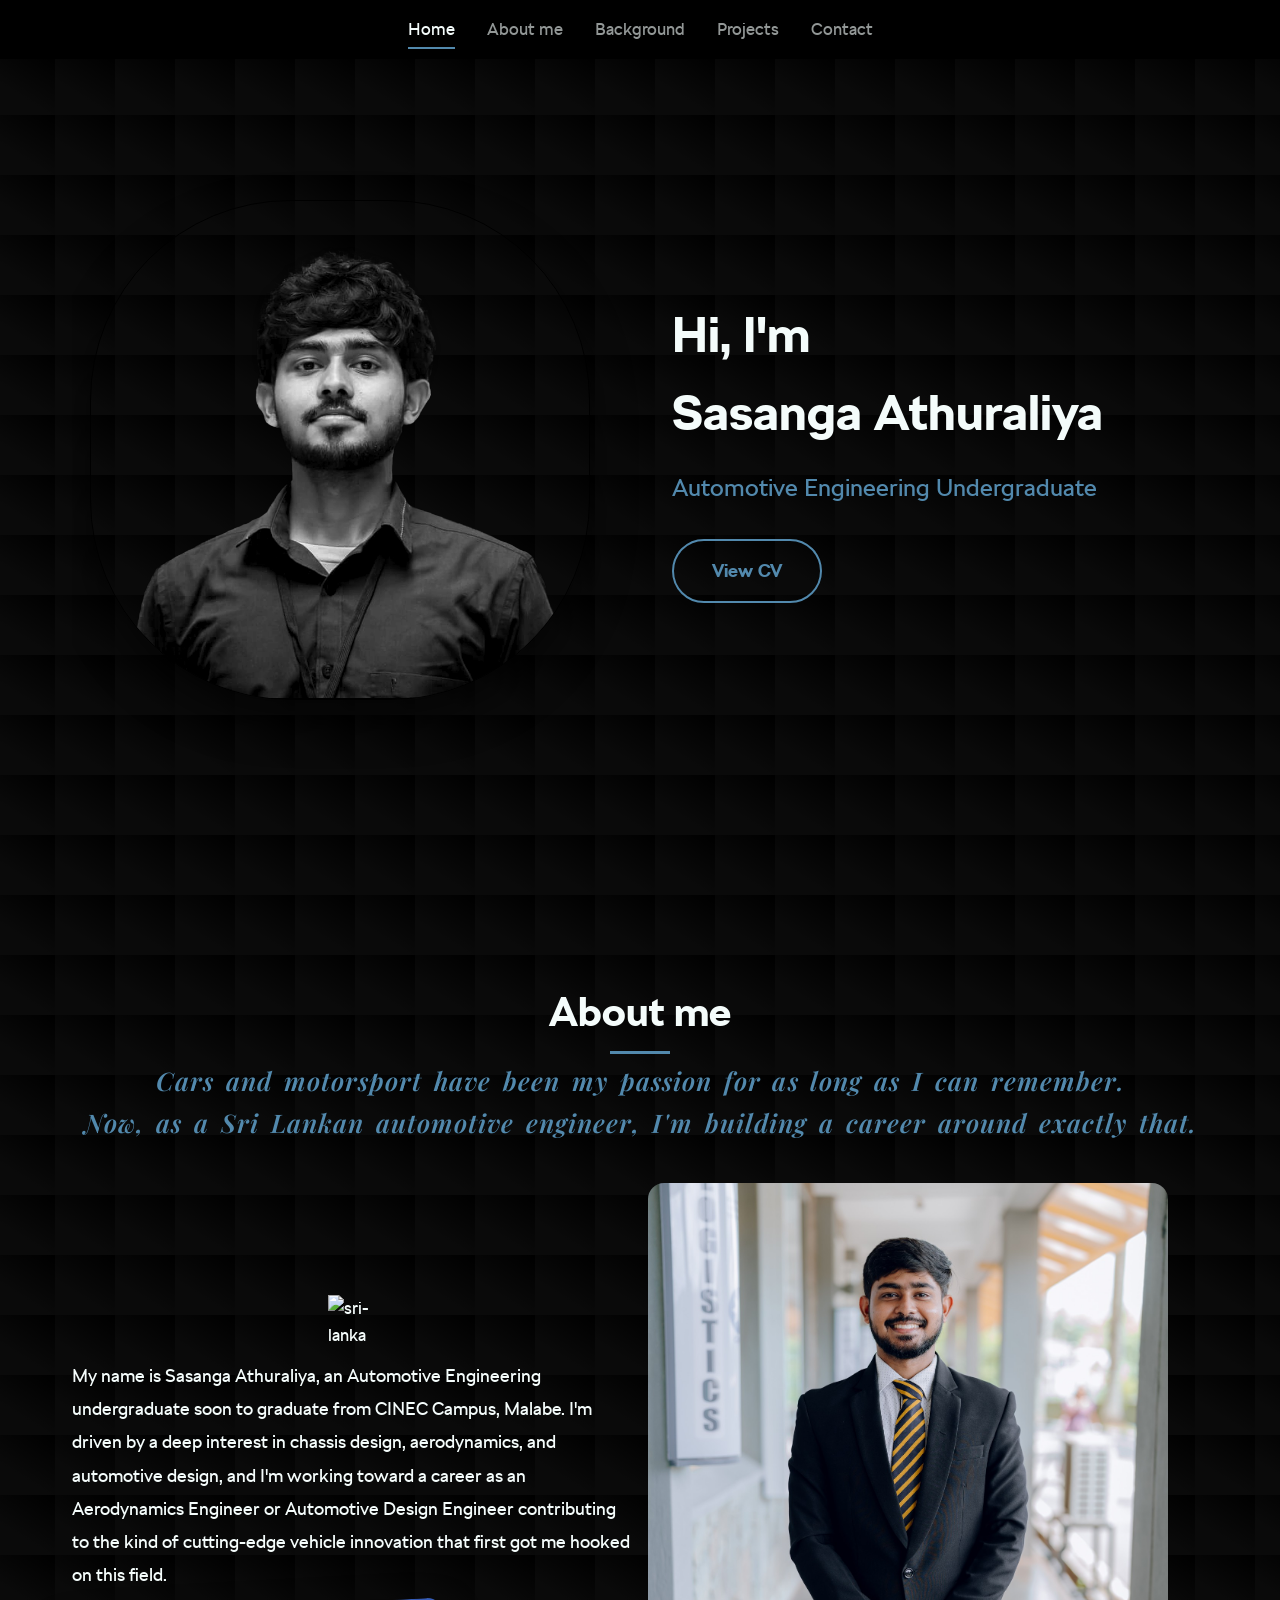
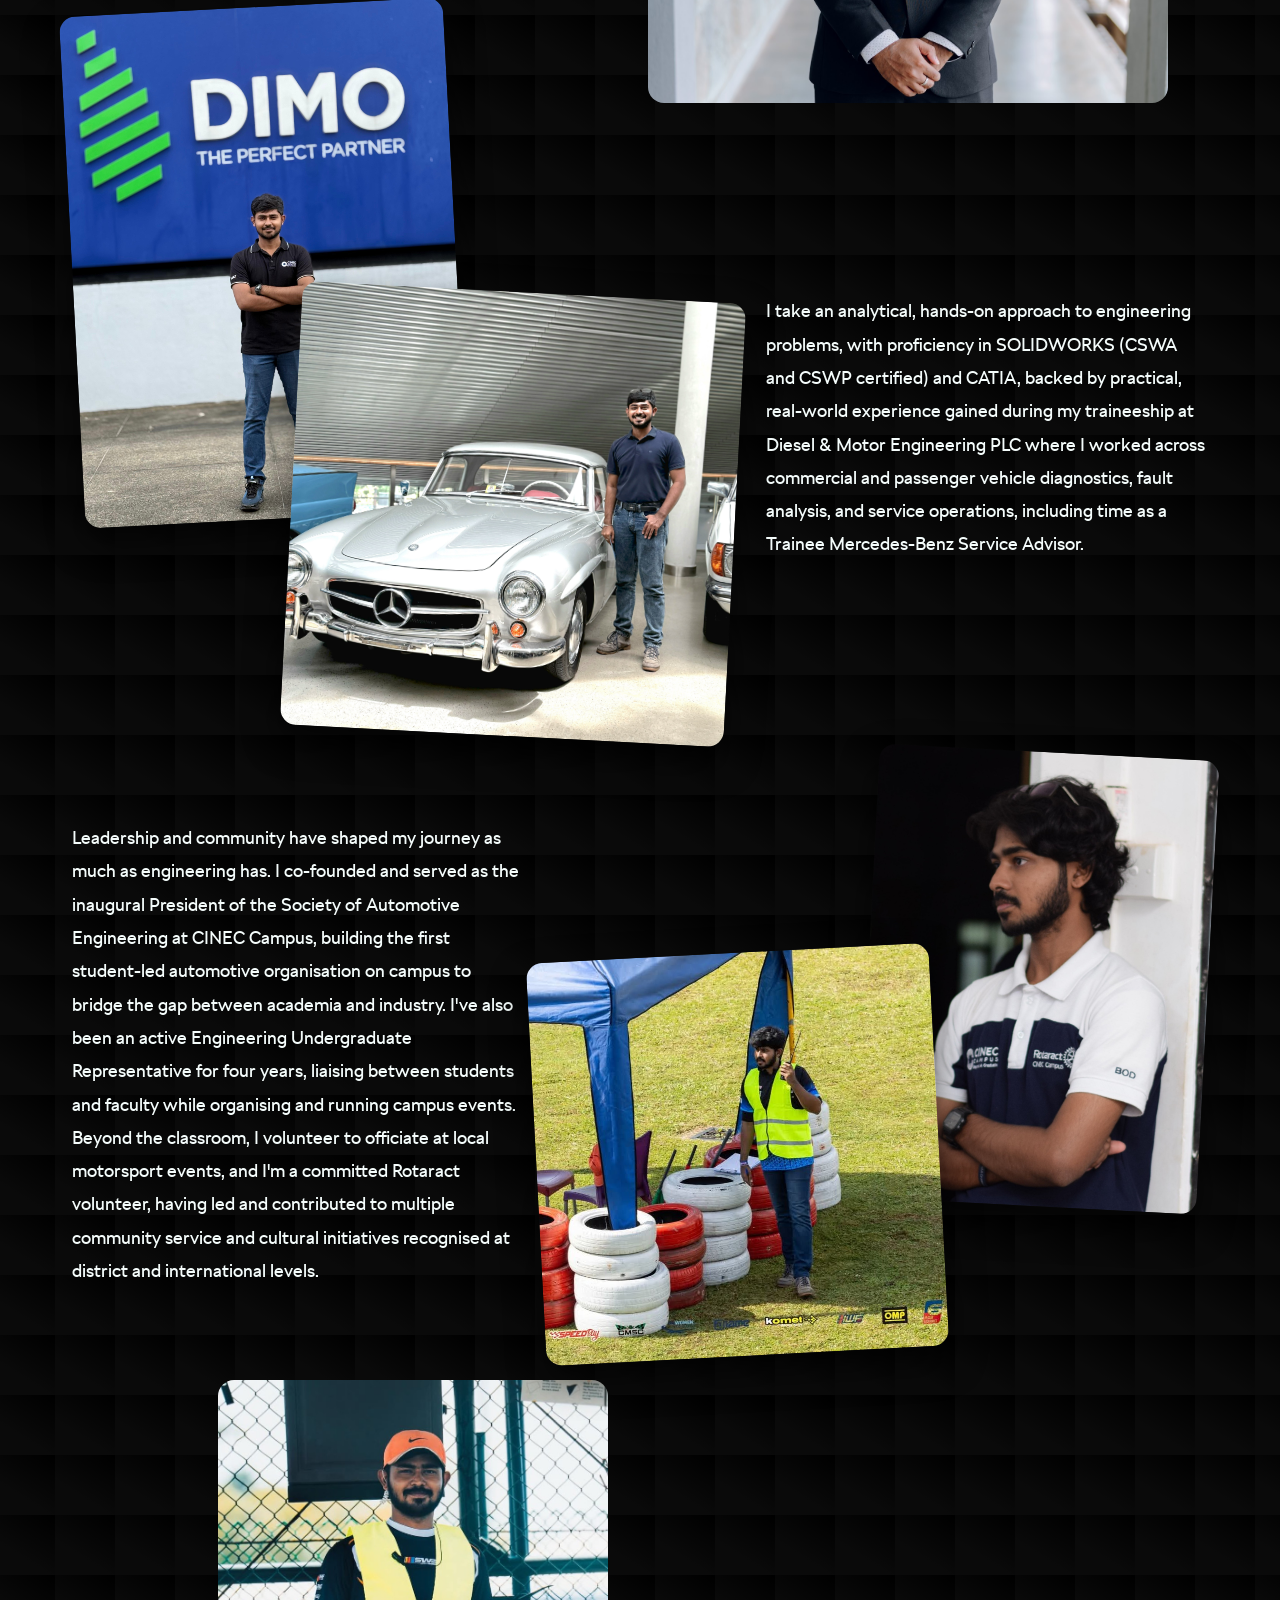
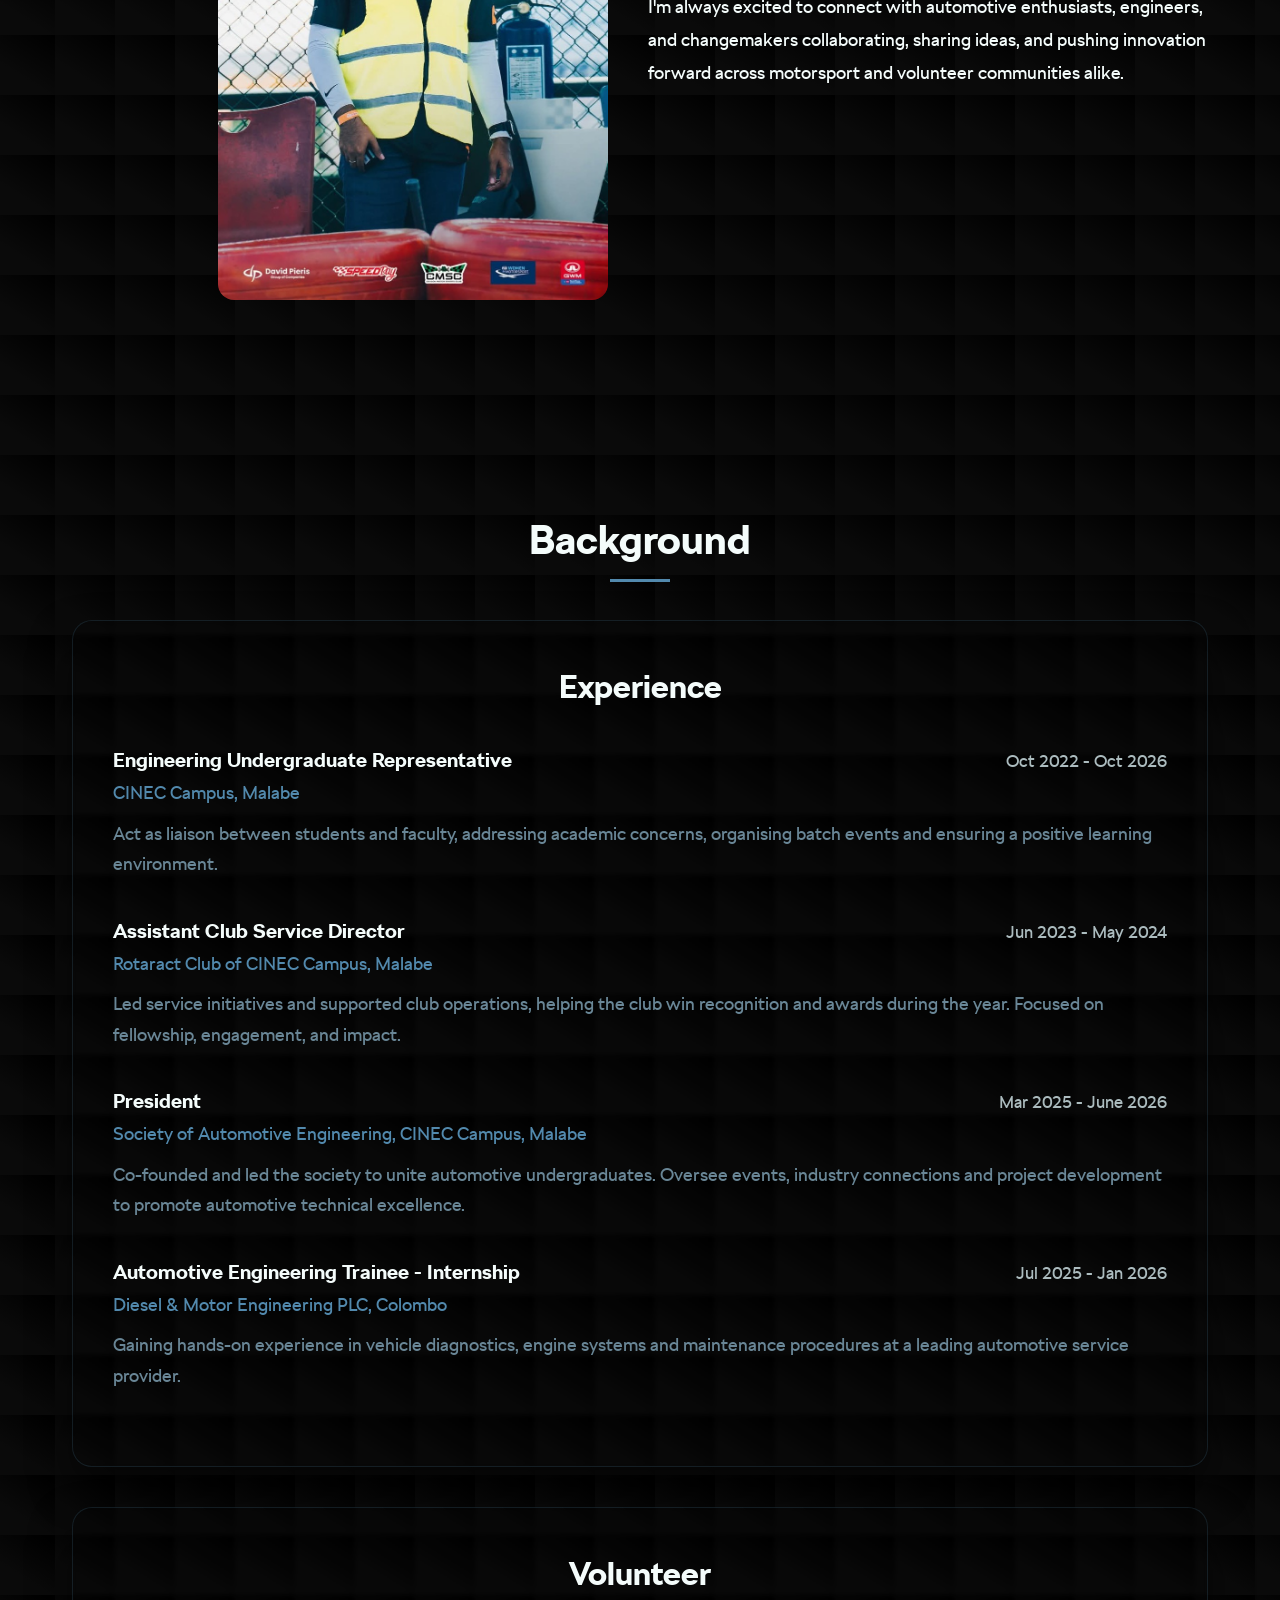
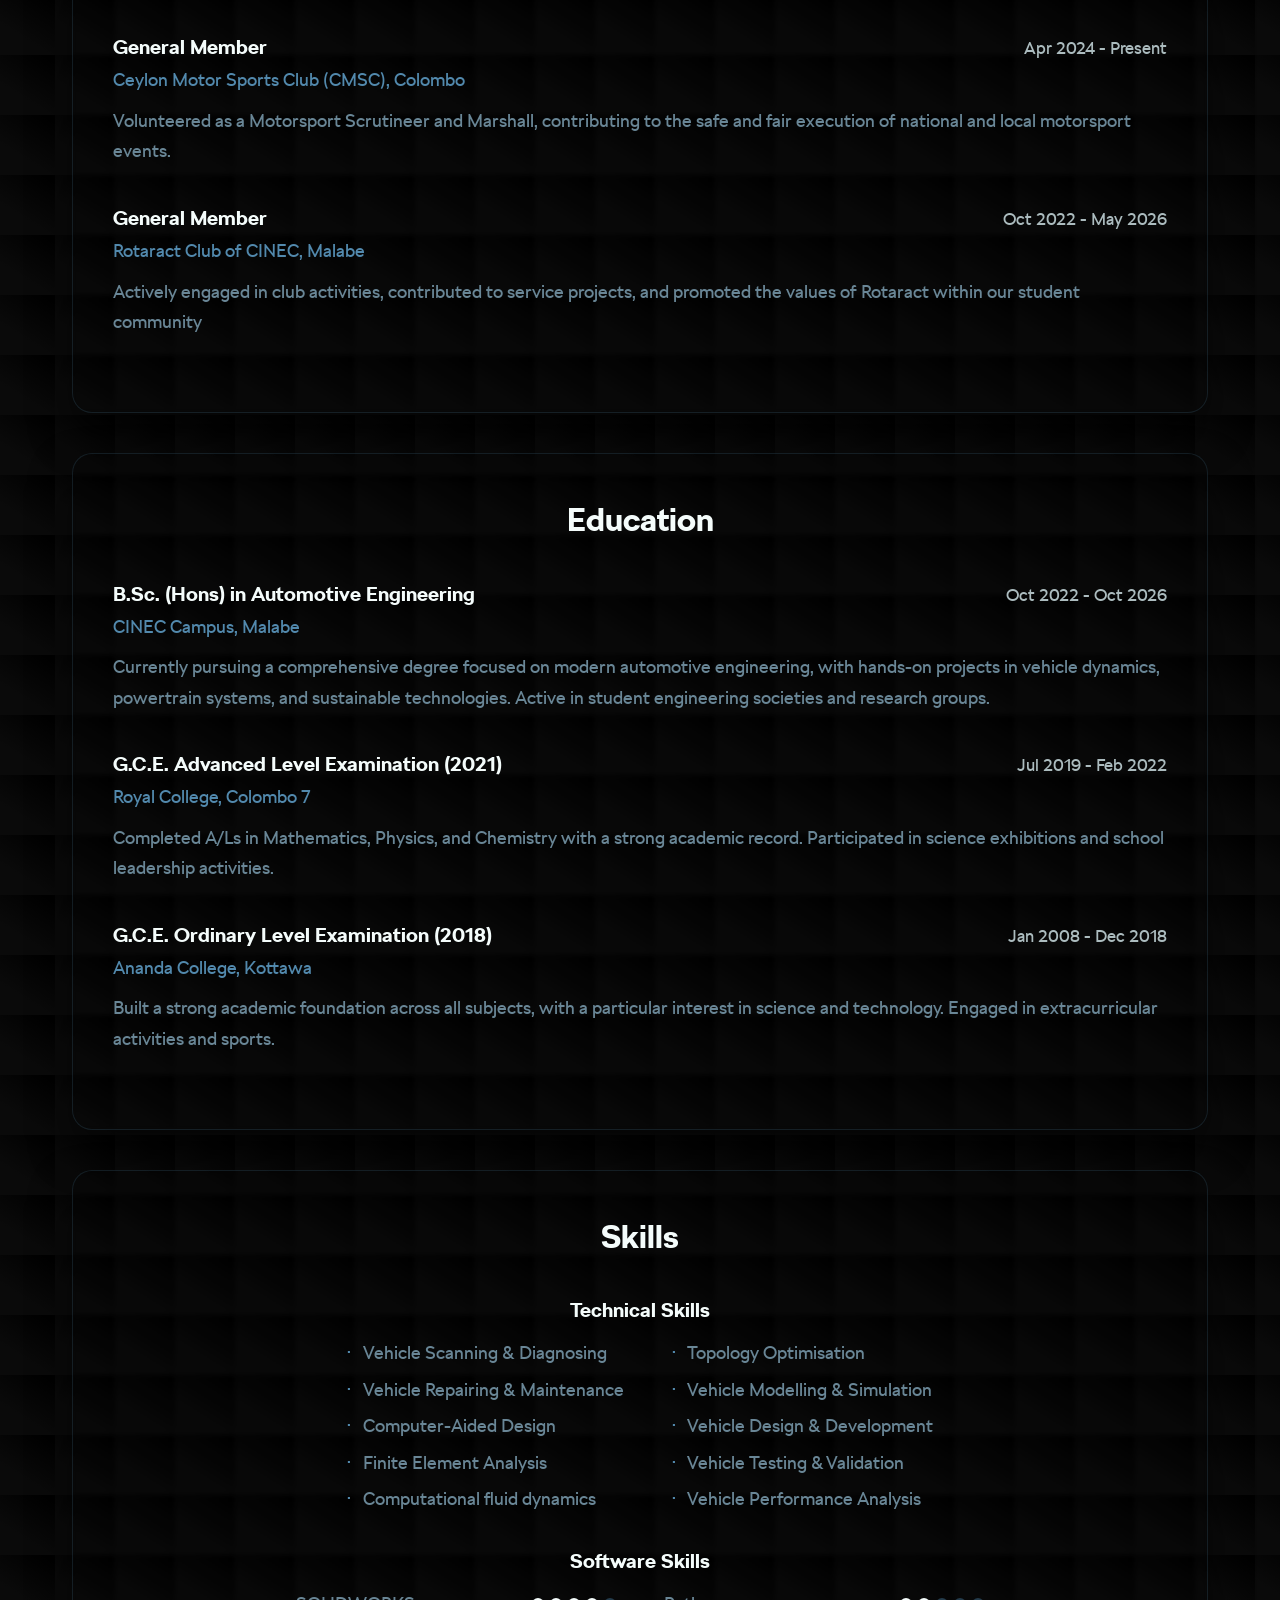
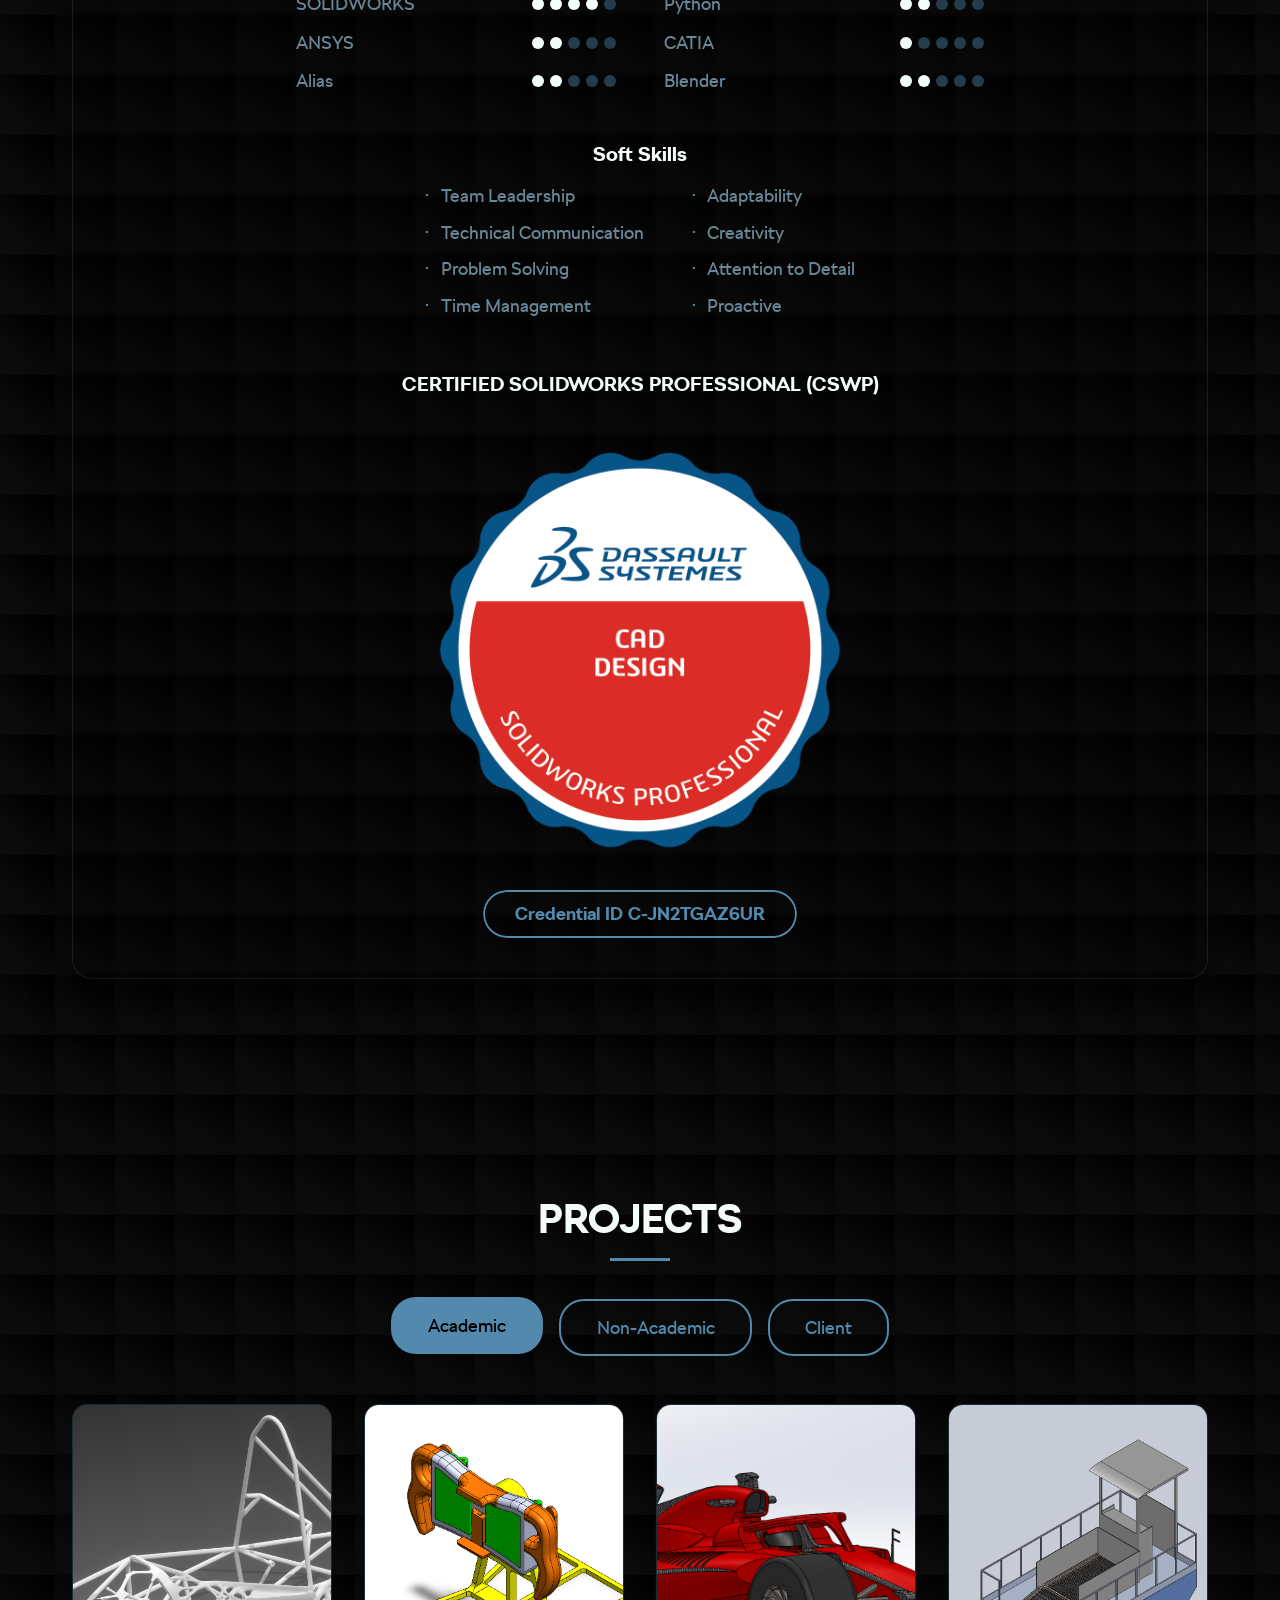
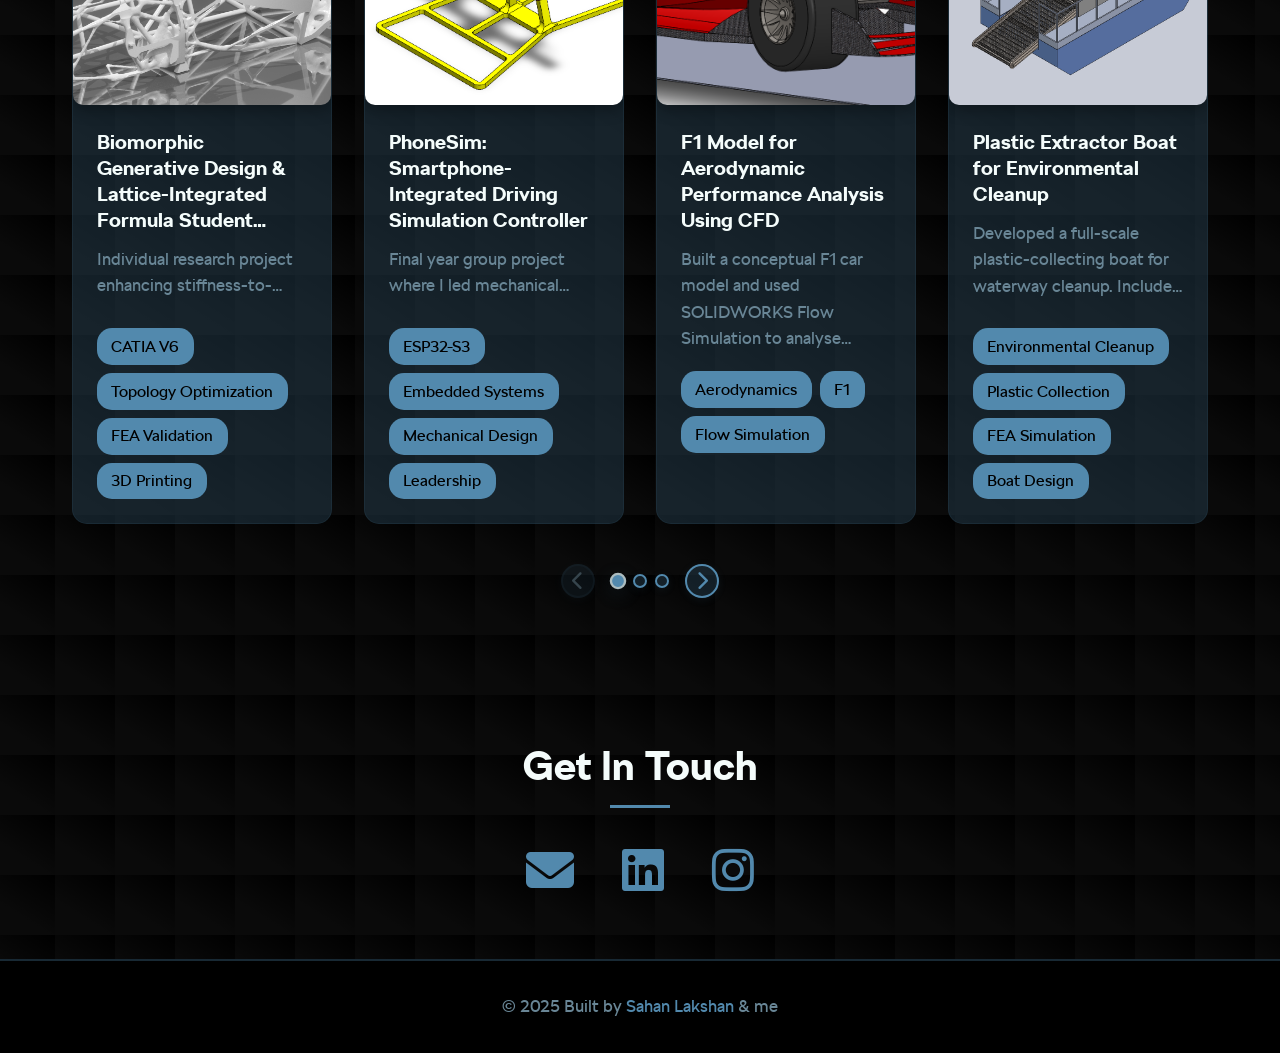
==== commit 9191d958: "Release 2026 V2.1: responsive layout, shared page shell, scroll progress bar Restructure assets and " ====
--- a/index.html
+++ b/index.html
@@ -4,19 +4,40 @@
     <meta charset="UTF-8">
     <meta name="viewport" content="width=device-width, initial-scale=1.0">
     <title>Sasanga Athuraliya - Automotive Engineering</title>
+    <link rel="icon" type="image/png" href="Media/SA.png">
+    <link rel="preconnect" href="https://fonts.googleapis.com">
+    <link href="https://fonts.googleapis.com/css2?family=Playfair+Display:ital,wght@1,500;1,600&display=swap" rel="stylesheet">
+    <link rel="stylesheet" href="Media/font/stylesheet.css">
     <link rel="stylesheet" href="styles.css">
     <link rel="stylesheet" href="https://cdnjs.cloudflare.com/ajax/libs/font-awesome/6.4.2/css/all.min.css" crossorigin="anonymous" referrerpolicy="no-referrer" />
 </head>
-<body>
+<body class="loading">
+    <!-- Loading screen -->
+    <div id="page-loader" class="loader-overlay">
+        <div class="loader">
+            <div class="square" id="sq1"></div>
+            <div class="square" id="sq2"></div>
+            <div class="square" id="sq3"></div>
+            <div class="square" id="sq4"></div>
+            <div class="square" id="sq5"></div>
+            <div class="square" id="sq6"></div>
+            <div class="square" id="sq7"></div>
+            <div class="square" id="sq8"></div>
+            <div class="square" id="sq9"></div>
+        </div>
+    </div>
+
+    <!-- Scroll Progress Bar -->
+    <div class="scroll-progress" id="scroll-progress" aria-hidden="true"></div>
+
     <!-- Navigation -->
     <nav class="navbar">
         <div class="nav-container">
-            <div class="nav-logo">SASANGA ATHURALIYA</div>
             <div class="nav-menu" id="nav-menu">
                 <a href="#home" class="nav-link">Home</a>
-                <a href="#about" class="nav-link">About</a>
+                <a href="#about-me" class="nav-link">About me</a>
+                <a href="#background" class="nav-link">Background</a>
                 <a href="#projects" class="nav-link">Projects</a>
-                <a href="#dreams" class="nav-link">Dreams</a>
                 <a href="#contact" class="nav-link">Contact</a>
             </div>
             <div class="hamburger" id="hamburger">
@@ -27,588 +48,592 @@
         </div>
     </nav>
 
-    <!-- Scroll Progress Bar -->
-    <div class="scroll-progress"></div>
-
-    <!-- Hero Section -->
-    <section id="home" class="hero">
-        <div class="hero-background">
-            <img src="src/gear.png" alt="Cogwheel" class="floating-cogwheel cogwheel-1">
-            <img src="src/gear.png" alt="Cogwheel" class="floating-cogwheel cogwheel-2">
-            <img src="src/gear.png" alt="Cogwheel" class="floating-cogwheel cogwheel-3">
-            <img src="src/gear.png" alt="Cogwheel" class="floating-cogwheel cogwheel-4">
-            <img src="src/gear.png" alt="Cogwheel" class="floating-cogwheel cogwheel-5">
-        </div>
-        <div class="container">
-            <div class="hero-layout">
-                <div class="hero-image">
-                    <img src="src/bw_2.png" alt="Sasanga Athuraliya" class="hero-photo" loading="eager">
-                </div>
-                <div class="hero-content">
-                    <h1 class="hero-title">Hi, I'm Sasanga Athuraliya</h1>
-                    <p class="hero-subtitle">Automotive Engineering Undergraduate</p>
-                    <div class="hero-buttons">
-                        <a href="src/Sasanga_Athuraliya_CV.pdf" target="_blank" class="btn btn-primary">View CV</a>
-                        <a href="src/Sasanga_Athuraliya_Resume.pdf" target="_blank" class="btn btn-secondary">View Resume</a>
-                    </div>
-                </div>
-            </div>
-        </div>
-    </section>
-
-    <!-- About Section -->
-    <section id="about" class="about">
-        <div class="container">
-            <div class="about-content">
-                <div class="about-info">
-                    <div class="info-section">
-                        <h3 style="text-align: center;">EDUCATION</h3>
-                        <div class="timeline">
-                            <div class="timeline-item">
-                                <div class="timeline-marker" style="background: none; border: none;">
-                                    <img src="src/cinec.png" alt="CINEC Logo" style="width:50px;height:50px;border-radius:50%;object-fit:cover;box-shadow:0 2px 8px rgba(255, 251, 251, 0.133);display:block;margin:-8px auto 0 auto;background:#fff;" />
-                                </div>
-                                <div class="timeline-content">
-                                    <h4>B.Sc. (Hons) in Automotive Engineering</h4>
-                                    <span class="timeline-date">CINEC Campus, Malabe | Oct 2022 - Present</span>
-                                    <p>Currently pursuing a comprehensive degree focused on modern automotive engineering, with hands-on projects in vehicle dynamics, powertrain systems, and sustainable technologies. Active in student engineering societies and research groups.</p>
-                                </div>
-                            </div>
-                            <div class="timeline-item">
-                                <div class="timeline-marker" style="background: none; border: none;">
-                                    <img src="src/royal.jpg" alt="Royal College Logo" style="width:50px;height:50px;border-radius:50%;object-fit:cover;box-shadow:0 2px 8px rgba(255, 251, 251, 0.133);display:block;margin:-8px auto 0 auto;background:#fff;" />
-                                </div>
-                                <div class="timeline-content">
-                                    <h4>G.C.E. Advanced Level</h4>
-                                    <span class="timeline-date">Royal College, Colombo 7 | Jul 2019 - Feb 2022</span>
-                                    <p>Completed A/Ls in Mathematics, Physics, and Chemistry with a strong academic record. Participated in science exhibitions and school leadership activities.</p>
-                                </div>
-                            </div>
-                            <div class="timeline-item">
-                                <div class="timeline-marker" style="background: none; border: none;">
-                                    <img src="src/ananda.png" alt="Ananda College Logo" style="width:50px;height:50px;border-radius:50%;object-fit:cover;box-shadow:0 2px 8px rgba(255, 251, 251, 0.133);display:block;margin:-8px auto 0 auto;background:#fff;" />
-                                </div>
-                                <div class="timeline-content">
-                                    <h4>G.C.E. Ordinary Level</h4>
-                                    <span class="timeline-date">Ananda College, Kottawa | Jan 2008 - Dec 2018</span>
-                                    <p>Built a strong academic foundation across all subjects, with a particular interest in science and technology. Engaged in extracurricular activities and sports.</p>
-                                </div>
-                            </div>
-                        </div>
-                    </div>
-                    
-                    <div class="experience-section">
-                       <h3>EXPERIENCE</h3>
-                        <div class="experience-item">
-                            <h4>Automobile Technician - Internship</h4>
-                            <strong>Diesel & Motor Engineering PLC</strong> 
-                            <p>Jul 2025 - Present</p><br/>
-                            <p>Gaining hands-on experience in vehicle diagnostics, engine systems and maintenance procedures at a leading automotive service provider.</p>
-                        </div>
-                    
-                        <div class="experience-item">
+    <!-- Page shell: one consistent width/gutter system for every section -->
+    <main class="site-main" id="main">
+        <!-- Hero Section -->
+        <section id="home" class="hero">
+            <div class="container">
+                <div class="hero-layout">
+                    <div class="hero-image">
+                        <img src="src/bw_2.png" alt="Susanga Athuraliya" class="hero-photo">
+                    </div>
+                    <div class="hero-content">
+                        <h1 class="hero-title" aria-label="Hi, I'm Sasanga Athuraliya"><span class="title-line">Hi, I'm</span><span class="title-line">Sasanga Athuraliya</span></h1>
+                        <p class="hero-subtitle">Automotive Engineering Undergraduate</p>
+                        <div class="hero-buttons">
+                            <a href="Resume and CV/Sasanga%20Athuraliya%20CV.pdf" target="_blank" class="btn btn-primary">View CV</a>
+                        </div>
+                    </div>
+                </div>
+            </div>
+        </section>
+
+        <!-- About Me Section -->
+        <section id="about-me" class="about-me">
+            <div class="container">
+                <h2 class="section-title">About me</h2>
+                <p class="aboutme-subtitle"><span class="subtitle-line">Cars and motorsport have been my passion for as long as I can remember.</span><br><span class="subtitle-line">Now, as a Sri Lankan automotive engineer, I'm building a career around exactly that.</span></p>
+
+                <div class="aboutme-row">
+                    <div class="aboutme-text">
+                        <div class="subtitle-flag-wrap"><img class="subtitle-flag" src="https://img.icons8.com/color/48/sri-lanka.png" width="48" height="48" alt="sri-lanka"></div>
+                        <p>My name is Sasanga Athuraliya, an Automotive Engineering undergraduate soon to graduate from CINEC Campus, Malabe. I'm driven by a deep interest in chassis design, aerodynamics, and automotive design, and I'm working toward a career as an Aerodynamics Engineer or Automotive Design Engineer contributing to the kind of cutting-edge vehicle innovation that first got me hooked on this field.</p>
+                    </div>
+                    <div class="aboutme-images">
+                        <img src="Media/About me/NNJ08800.jpg" alt="Sasanga Athuraliya in a suit" loading="lazy">
+                    </div>
+                </div>
+
+                <div class="aboutme-row wide reverse">
+                    <div class="aboutme-text">
+                        <p>I take an analytical, hands-on approach to engineering problems, with proficiency in SOLIDWORKS (CSWA and CSWP certified) and CATIA, backed by practical, real-world experience gained during my traineeship at Diesel &amp; Motor Engineering PLC where I worked across commercial and passenger vehicle diagnostics, fault analysis, and service operations, including time as a Trainee Mercedes-Benz Service Advisor.</p>
+                    </div>
+                    <div class="aboutme-images">
+                        <div class="collage a">
+                            <img src="Media/About me/IMG-20260103-WA0088.jpg" alt="Sasanga Athuraliya outside the DIMO building" loading="lazy">
+                            <img src="Media/About me/IMG_6314.jpg" alt="Sasanga Athuraliya with a classic Mercedes-Benz" loading="lazy">
+                        </div>
+                    </div>
+                </div>
+
+                <div class="aboutme-row wide">
+                    <div class="aboutme-text">
+                        <p>Leadership and community have shaped my journey as much as engineering has. I co-founded and served as the inaugural President of the Society of Automotive Engineering at CINEC Campus, building the first student-led automotive organisation on campus to bridge the gap between academia and industry. I've also been an active Engineering Undergraduate Representative for four years, liaising between students and faculty while organising and running campus events. Beyond the classroom, I volunteer to officiate at local motorsport events, and I'm a committed Rotaract volunteer, having led and contributed to multiple community service and cultural initiatives recognised at district and international levels.</p>
+                    </div>
+                    <div class="aboutme-images">
+                        <div class="collage b">
+                            <img src="Media/About me/20231102_191435.jpg" alt="Sasanga Athuraliya in a Rotaract CINEC Campus shirt" loading="lazy">
+                            <img src="Media/About me/FB_IMG_1746626368528.jpg" alt="Sasanga Athuraliya marshalling at a motorsport event" loading="lazy">
+                        </div>
+                    </div>
+                </div>
+
+                <div class="aboutme-row reverse">
+                    <div class="aboutme-text">
+                        <p>I'm always excited to connect with automotive enthusiasts, engineers, and changemakers collaborating, sharing ideas, and pushing innovation forward across motorsport and volunteer communities alike.</p>
+                    </div>
+                    <div class="aboutme-images">
+                        <img src="Media/About me/FB_IMG_1769925965011.jpg" alt="Sasanga Athuraliya officiating at a motorsport post" loading="lazy">
+                    </div>
+                </div>
+            </div>
+        </section>
+
+        <!-- About Section -->
+        <section id="background" class="about resume">
+            <div class="container">
+                <h2 class="section-title">Background</h2>
+
+                <div class="resume-card">
+                <h3 class="resume-heading">Experience</h3>
+                <div class="resume-entry">
+                    <div class="resume-entry-head">
+                        <div class="resume-entry-main">
+                            <h4>Engineering Undergraduate Representative</h4>
+                            <span class="resume-org">CINEC Campus, Malabe</span>
+                        </div>
+                        <span class="resume-date">Oct 2022 - Oct 2026</span>
+                    </div>
+                    <p class="resume-desc">Act as liaison between students and faculty, addressing academic concerns, organising batch events and ensuring a positive learning environment.</p>
+                </div>
+                <div class="resume-entry">
+                    <div class="resume-entry-head">
+                        <div class="resume-entry-main">
+                            <h4>Assistant Club Service Director</h4>
+                            <span class="resume-org">Rotaract Club of CINEC Campus, Malabe</span>
+                        </div>
+                        <span class="resume-date">Jun 2023 - May 2024</span>
+                    </div>
+                    <p class="resume-desc">Led service initiatives and supported club operations, helping the club win recognition and awards during the year. Focused on fellowship, engagement, and impact.</p>
+                </div>
+                <div class="resume-entry">
+                    <div class="resume-entry-head">
+                        <div class="resume-entry-main">
                             <h4>President</h4>
-                            <strong>Society of Automotive Engineering, CINEC Campus, Malabe</strong>
-                            <p>Mar 2025 - Present</p><br/>
-                            <p>Co-founded and led the society to unite automotive undergraduates. Oversee events, industry connections and project development to promote automotive technical excellence.</p>
-                            
-                        </div>
-                    
-                    
-                        <div class="experience-item">
-                            <h4>Engineering Undergraduate Student Representative</h4>
-                            <p><strong>CINEC Campus</strong>
-                                <p>Oct 2022 - Present</p><br/> 
-                            <p>Act as liaison between students and faculty, addressing academic concerns, organising batch events and ensuring a positive learning environment.</p>
-                        </div>
-                    
-                        <div class="experience-item">
+                            <span class="resume-org">Society of Automotive Engineering, CINEC Campus, Malabe</span>
+                        </div>
+                        <span class="resume-date">Mar 2025 - June 2026</span>
+                    </div>
+                    <p class="resume-desc">Co-founded and led the society to unite automotive undergraduates. Oversee events, industry connections and project development to promote automotive technical excellence.</p>
+                </div>
+                <div class="resume-entry">
+                    <div class="resume-entry-head">
+                        <div class="resume-entry-main">
+                            <h4>Automotive Engineering Trainee - Internship</h4>
+                            <span class="resume-org">Diesel &amp; Motor Engineering PLC, Colombo</span>
+                        </div>
+                        <span class="resume-date">Jul 2025 - Jan 2026</span>
+                    </div>
+                    <p class="resume-desc">Gaining hands-on experience in vehicle diagnostics, engine systems and maintenance procedures at a leading automotive service provider.</p>
+                </div>
+
+                </div>
+
+                <div class="resume-card">
+                <h3 class="resume-heading">Volunteer</h3>
+                <div class="resume-entry">
+                    <div class="resume-entry-head">
+                        <div class="resume-entry-main">
                             <h4>General Member</h4>
-                            <strong>Ceylon Motor Sports Club (CMSC)</strong>
-                            <p>Apr 2024 - Present</p><br/> 
-                            <p>Volunteered as a Motorsport Scrutineer and Marshall, contributing to the safe and fair execution of national and local motorsport events.</p>
-                        </div>
-
-                        <div class="experience-item">
-                            <h4>Assistant Club Service Director</h4>
-                            <strong>Rotaract Club of CINEC Campus</strong>
-                            <p> Jun 2023 - May 2024</p></br/> 
-                            <p>Led service initiatives and supported club operations, helping the club win recognition and awards during the year. Focused on fellowship, engagement, and impact.</p>
-                        </div>
-                    
-                    </div>
-                    
-                    <div class="info-section">
-                        <h3 style="text-align: center;">SKILLS</h3>
-                        <div class="skills-list">
-                            <div class="skill-block">
-                                <h4>Technical Skills</h4>
-                                <ul>
-                                    <li>Computer Aided Design (CAD)</li>
-                                    <li>Finite Element Analysis (FEA)</li>
-                                    <li>Computational Fluid Dynamics</li>
-                                    <li>Vehicle Modelling & Simulation</li>
-                                    <li>Vehicle Design & Development</li>
-                                    <li>Vehicle Testing & Validation</li>
-                                    <li>Vehicle Performance Analysis</li>
-                                    <li>Vehicle Repair & Maintenance</li>
-                                    <li>Vehicle Scanning & Diagnosing</li>
-
-                                </ul>
-                            </div>
-                            <div class="skill-block">
-                                <h4>Software Skills</h4>
-                                <ul class="dot-skill-list">
-                                  <li>
-                                    <span class="skill-name">SOLIDWORKS</span>
-                                    <span class="dots">
-                                      <span class="dot filled"></span>
-                                      <span class="dot filled"></span>
-                                      <span class="dot filled"></span>
-                                      <span class="dot filled"></span>
-                                      <span class="dot"></span>
-                                    </span>
-                                  </li>
-
-                                  <li>
-                                    <span class="skill-name">Python</span>
-                                    <span class="dots">
-                                      <span class="dot filled"></span>
-                                      <span class="dot filled"></span>
-                                      <span class="dot"></span>
-                                      <span class="dot"></span>
-                                      <span class="dot"></span>
-                                    </span>
-                                  </li>
-                                  <li>
-                                    <span class="skill-name">ANSYS</span>
-                                    <span class="dots">
-                                      <span class="dot filled"></span>
-                                      <span class="dot filled"></span>
-                                      <span class="dot"></span>
-                                      <span class="dot"></span>
-                                      <span class="dot"></span>
-                                    </span>
-                                  </li>
-                                  <li>
-                                    <span class="skill-name">CATIA</span>
-                                    <span class="dots">
-                                      <span class="dot filled"></span>
-                                      <span class="dot"></span>
-                                      <span class="dot"></span>
-                                      <span class="dot"></span>
-                                      <span class="dot"></span>
-                                    </span>
-                                  </li>
-                                  <li>
-                                    <span class="skill-name">Alias</span>
-                                    <span class="dots">
-                                      <span class="dot filled"></span>
-                                      <span class="dot filled"></span>
-                                      <span class="dot"></span>
-                                      <span class="dot"></span>
-                                      <span class="dot"></span>
-                                    </span>
-                                  </li>
-                                  <li>
-                                    <span class="skill-name">Blender</span>
-                                    <span class="dots">
-                                      <span class="dot filled"></span>
-                                      <span class="dot filled"></span>
-                                      <span class="dot"></span>
-                                      <span class="dot"></span>
-                                      <span class="dot"></span>
-                                    </span>
-                                  </li>
-                                </ul>
-                              </div>
-                              
-                            <div class="skill-block">
-                                <h4>Soft Skills</h4>
-                                <ul>
-                                    <li>Team Leadership</li>
-                                    <li>Technical Communication</li>
-                                    <li>Problem Solving</li>
-                                    <li>Time Management</li>
-                                    <li>Adaptability</li>
-                                    <li>Creativity</li>
-                                    <li>Attention to Detail</li>
-                                    <li>Proactive</li>  
-                                </ul>
-                            </div>
-                        </div>
-                    </div>
-                    <div class="skill-block-new">
-                        <h4 style="align-items: center;justify-content: center;text-align: center;">CERTIFIED SOLIDWORKS PROFESSIONAL (CSWP)</h4>
-                        <img src="src/solidworks_logos.png" class="skill-block-img" alt="SolidWorks">
-                    </div>
-                </div>
-            </div>
-        </div>
-    </section> 
-
-    <!-- Projects Section -->
-    <section id="projects" class="projects">
-        <div class="container">
-            <h2 class="section-title">PROJECTS</h2>
-            <div class="project-filters">
-                <button class="filter-btn active" data-filter="academic">Academic</button>
-                <button class="filter-btn" data-filter="non-academic">Non-Academic</button>
-                <button class="filter-btn" data-filter="clients">Client</button>
-            </div>
-            <div class="projects-grid">
-                <!-- Academic Projects -->
-                <div class="project-card" data-category="academic" data-project="plasticBoat">
-                    <div class="project-image">
-                        <img src="Files/Academic Projects/Plastic Extractor Boat/4.png" alt="Plastic Extractor Boat">
-                    </div>
-                    <div class="project-content">
-                        <h3>Plastic Extractor Boat for Environmental Cleanup</h3>
-                        <p>Developed a full-scale plastic-collecting boat for waterway cleanup. Included torque and stress analysis, and tested load capacity through FEA.</p>
-                        <div class="project-tools">
-                            <span class="tool">Environmental Cleanup</span>
-                            <span class="tool">Plastic Collection</span>
-                            <span class="tool">FEA Simulation</span>
-                            <span class="tool">Boat Design</span>
-                        </div>
-                    </div>
-                </div>
-
-                <div class="project-card" data-category="academic" data-project="shockWheel">
-                    <div class="project-image">
-                        <img src="Files/Academic Projects/Shock Spoke Wheel Mechanism/10.png" alt="Shock Spoke Wheel Mechanism">
-                    </div>
-                    <div class="project-content">
-                        <h3>Shock Spoke Wheel Mechanism for Enhanced Motorbike Suspension</h3>
-                        <p>Proposed a shock-absorbing wheel design using flexible air spokes to improve motorbike comfort and stability on poorly maintained Sri Lankan roads.</p>
-                        <div class="project-tools">
-                            <span class="tool">Suspension System</span>
-                            <span class="tool">Comfort Improvement</span>
-                            <span class="tool">Motorbike Design</span>
-                        </div>
-                    </div>
-                </div>
-
-                <div class="project-card" data-category="academic" data-project="f1Car">
-                    <div class="project-image">
-                        <img src="Files/Academic Projects/F1 Car for Simulation Purposes/2.png" alt="F1 Car Simulation">
-                    </div>
-                    <div class="project-content">
-                        <h3>F1 Model for Aerodynamic Performance Analysis Using CFD</h3>
-                        <p>Built a conceptual F1 car model and used SOLIDWORKS Flow Simulation to analyse aerodynamic behaviour, focusing on drag and downforce characteristics.</p>
-                        <div class="project-tools">
-                            <span class="tool">Aerodynamics</span>
-                            <span class="tool">F1</span>
-                            <span class="tool">Flow Simulation</span>
-                        </div>
-                    </div>
-                </div>
-                
-                <div class="project-card" data-category="academic" data-project="automotiveLab">
-                    <div class="project-image">
-                        <img src="Files/Academic Projects/Automotive Laboratory Rack/4.png" alt="Automotive Laboratory Rack">
-                    </div>
-                    <div class="project-content">
-                        <h3>Automotive Laboratory Storage Rack</h3>
-                        <p>Engineered a durable storage rack for automotive labs to hold vehicle parts, tools, and fluids, supports up to 80 kg on the upper shelf for safe use.</p>
-                        <div class="project-tools">
-                            <span class="tool">Workshop storage</span>
-                            <span class="tool">Load-bearing desig</span>
-                            <span class="tool">Structural Support</span>
-                        </div>
-                    </div>
-                </div>
-
-                <div class="project-card" data-category="academic" data-project="dashboardPanel">
-                    <div class="project-image">
-                        <img src="Files/Academic Projects/Dashboard Panel for Engine Test Bench/1.JPG" alt="Dashboard Panel">
-                    </div>
-                    <div class="project-content">
-                        <h3>Dashboard Panel for Nissan March K11 Engine Test Bench</h3>
-                        <p>Designed a waterjet-cut dashboard panel for the Nissan March K11 engine test bench, providing efficient layout and control access for ECU testing.</p>
-                        <div class="project-tools">
-                            <span class="tool">Engine Testing</span>
-                            <span class="tool">Waterjet Cutting</span>
-                            <span class="tool">ECU Interface</span>
-                        </div>
-                    </div>
-                </div>
-
-                <div class="project-card" data-category="academic" data-project="engineTestBench">
-                    <div class="project-image">
-                        <img src="Files/Academic Projects/Engine Test Bench Sample Design/Screenshot 2025-07-30 054031.png" alt="Engine Test Bench">
-                    </div>
-                    <div class="project-content">
-                        <h3>Engine Test Bench Sample Design for Nissan March K11 with Reprogrammable ECU</h3>
-                        <p>Modelled a simulation-ready sample of the Nissan K11 engine test bench with a reprogrammable ECU to assist an undergraduate research team.</p>
-                        <div class="project-tools">
-                            <span class="tool">Simulation Model</span>
-                            <span class="tool">Engine Analysis</span>
-                            <span class="tool">Reprogrammable ECU</span>
-                        </div>
-                    </div>
-                </div>
-
-                <div class="project-card" data-category="academic" data-project="sinkTub">
-                    <div class="project-image">
-                        <img src="Files/Academic Projects/Sink & Tub with Cupboard/Screenshot 2024-10-09 095250.png" alt="Sink & Tub Design">
-                    </div>
-                    <div class="project-content">
-                        <h3>Sink & Tub with Cupboard for Workshop Use</h3>
-                        <p>Designed a cleaning and storage unit for automotive workshops, combining a sink, tub, and cupboard to handle parts cleaning and item organisation.</p>
-                        <div class="project-tools">
-                            <span class="tool">Workshop Design</span>
-                            <span class="tool">Parts Storage</span>
-                            <span class="tool">Utility Sink</span>
-                        </div>
-                    </div>
-                </div>
-
-                <div class="project-card" data-category="academic" data-project="pulleySystem">
-                    <div class="project-image">
-                        <img src="Files/Academic Projects/Pulley for Gear Mechanism System/Screenshot 2025-07-30 054356.png" alt="Pulley System">
-                    </div>
-                    <div class="project-content">
-                        <h3>Pulley Design for Gear Mechanism in Series Hybrid System</h3>
-                        <p>Designed a pulley-driven power transfer system for a 24V motor to the final drive in a Raspberry Pi-controlled series hybrid drivetrain project.</p>
-                        <div class="project-tools">
-                            <span class="tool">Hybrid Drivetrain</span>
-                            <span class="tool">Raspberry Pi</span>
-                            <span class="tool">Power Transmission</span>
-                            <span class="tool">Pulley Design</span>
-                        </div>
-                    </div>
-                </div>
-
-
-
-                <div class="project-card" data-category="academic" data-project="inlineEngine">
-                    <div class="project-image">
-                        <img src="Files/Academic Projects/Inline Four Cylinder Engine Sample Design/1.png" alt="Inline Four Cylinder Engine">
-                    </div>
-                    <div class="project-content">
-                        <h3>Inline Four-Cylinder Engine Sample Design for CFD Analysis</h3>
-                        <p>Developed a simplified inline four-cylinder engine model for early-stage CFD analysis of airflow and thermal patterns using SOLIDWORKS Flow.</p>
-                        <div class="project-tools">
-                            <span class="tool">Engine Modeling</span>
-                            <span class="tool">Cfd Analysis</span>
-                            <span class="tool">SOLIDWORKS Flow</span>
-                            <span class="tool"> Concept Development</span>
-                        </div>
-                    </div>
-                </div>
-
-
-
-
-
-                <!-- Non-Academic Projects -->
-                <!-- <div class="project-card" data-category="non-academic">
-                    <div class="project-image">
-                        <img src="https://images.pexels.com/photos/2599244/pexels-photo-2599244.jpeg?auto=compress&cs=tinysrgb&w=400&h=300&dpr=1" alt="Robotics Project">
-                    </div>
-                    <div class="project-content">
-                        <h3>Robofest Competition</h3>
-                        <p>Designed and built autonomous robot for national robotics competition with advanced control systems.</p>
-                        <div class="project-tools">
-                            <span class="tool">Arduino</span>
-                            <span class="tool">3D Printing</span>
-                            <span class="tool">Sensors</span>
-                        </div>
-                    </div>
-                </div> -->
-
-                <!-- Client Projects -->
-                <div class="project-card" data-category="clients" data-project="sinhalaCakeCutter">
-                    <div class="project-image">
-                        <img src="Files/Client Projects/Sinhala Letter Cake Cutter/4.png" alt="Cake Cutter">
-                    </div>
-                    <div class="project-content">
-                        <h3>Sinhala Letter Cake Cutters for 3D Printing & Laser Cutting</h3>
-                        <p>Designed Sinhala alphabet cutters for fondant and icing, using 3D printing and laser cutting to help a cake shop create custom decorative text for cakes.</p>
-                        <div class="project-tools">
-                            <span class="tool">3D Printing</span>
-                            <span class="tool">Cake Decorating</span>
-                            <span class="tool">Laser Cutting</span>
-                        </div>
-                    </div>
-                </div>
-
-                <div class="project-card" data-category="clients" data-project="tableDecorationStand">
-                    <div class="project-image">
-                        <img src="Files/Client Projects/Table Decoration Stand/Screenshot 2025-07-30 052452.png" alt="Decoration Stand">
-                    </div>
-                    <div class="project-content">
-                        <h3>Multifunctional Table Decoration Stand for Branding & Information Display</h3>
-                        <p>Created a multi-process (3D printed, laser-cut, CNC) table stand to display QR codes, company logos, and contact info for business counters and events.</p>
-                        <div class="project-tools">
-                            <span class="tool">Branding Display</span>
-                            <span class="tool">CNC Fabrication</span>
-                            <span class="tool">QR Stand</span>
-                            <span class="tool">Business Signage</span>
-                        </div>
-                    </div>
-                </div>
-
-                <div class="project-card" data-category="clients" data-project="tracRideEnclosure">
-                    <div class="project-image">
-                        <img src="Files/Client Projects/TracRide Enclosure/Screenshot 2025-07-30 051820.png" alt="TracRide Enclosure">
-                    </div>
-                    <div class="project-content">
-                        <h3>Enclosure for Control Unit</h3>
-                        <p>Designed a compact enclosure for a system control unit, optimised for airflow and protection, fabricated using 3D printing for functional testing.</p>
-                        <div class="project-tools">
-                            <span class="tool">Electronics Housing</span>
-                            <span class="tool">Airflow Design</span>
-                            <span class="tool">System Protection</span>
-                        </div>
-                    </div>
-                </div>
-
-                <div class="project-card" data-category="clients" data-project="tunnelSuckingMechanism">
-                    <div class="project-image">
-                        <img src="Files/Client Projects/Tunnel for Sucking Mechanism/Screenshot 2025-07-30 052826.png" alt="Tunnel Design">
-                    </div>
-                    <div class="project-content">
-                        <h3>Tunnel Design for Sucking Mechanism</h3>
-                        <p>Modelled a suction tunnel to optimise airflow efficiency in a mechanical system, designed for 3D printing and easy integration in a client prototype.</p>
-                        <div class="project-tools">
-                            <span class="tool">Airflow Optimisation</span>
-                            <span class="tool">Suction System</span>
-                            <span class="tool">3D Printed Part</span>
-                        </div>
-                    </div>
-                </div>
-
-                <div class="project-card" data-category="clients" data-project="thermalCollector">
-                    <div class="project-image">
-                        <img src="Files/Client Projects/Thermal Collector/Screenshot 2025-07-30 054802.png" alt="Thermal Collector">
-                    </div>
-                    <div class="project-content">
-                        <h3>Thermal Collector for Heat Dissipation Analysis</h3>
-                        <p>Designed a thermal collector and performed CFD simulations in SOLIDWORKS Flow Simulation to analyse heat dissipation for a client’s component design.</p>
-                        <div class="project-tools">
-                            <span class="tool">Heat Dissipation</span>
-                            <span class="tool">Thermal Simulation</span>
-                            <span class="tool">CFD</span>
-                            <span class="tool">Component Cooling</span>
-                        </div>
-                    </div>
-                </div>
-            </div>
-            <div class="project-pagination">
-                <button class="pagination-arrow left" aria-label="Previous projects" type="button">
-                    <i class="fa-solid fa-chevron-left"></i>
-                </button>
-                <span class="pagination-dot active"></span>
-                <span class="pagination-dot"></span>
-                <span class="pagination-dot"></span>
-                <button class="pagination-arrow right" aria-label="Next projects" type="button">
-                    <i class="fa-solid fa-chevron-right"></i>
-                </button>
-            </div>
-        </div>
-    </section>
-
-    <!-- Dreams Section -->
-    <section id="dreams" class="dreams">
-        <div class="container">
-            <h2 class="section-title">Dreams & Goals</h2>
-            <div class="timeline">
-                <div class="timeline-item">
-                    <div class="timeline-marker"></div>
-                    <div class="timeline-content">
-                        <h3>Build a Formula Student Legacy</h3>
-                        <p>I dream of shaping a new era of student motorsport in Sri Lanka by helping build a stronger, more competitive Formula Student team under SAE CINEC. With the groundwork already laid by other pioneering universities, my focus is on elevating performance, engineering standards and international visibility through collaborative design, advanced CAD modelling, strategic project management and high-level engineering communication. This journey is about more than a car. It's about inspiring a generation of engineers to push boundaries with purpose.</p>
-                    </div>
-                </div>
-
-                <div class="timeline-item">
-                    <div class="timeline-marker"></div>
-                    <div class="timeline-content">
-                        <h3>Master Aerodynamics in Motorsport</h3>
-                        <p>Driven by my passion for racing and science, I’m committed to mastering vehicle aerodynamics through CFD simulation, flow visualization, and physical prototyping. I aim to analyse complex flow behaviour around wings, diffusers, and underbodies using tools like OpenFOAM, Ansys and Python-based data pipelines. My long-term goal is to work in elite motorsport environments such as Formula 1 and Endurance motorsport, where aerodynamic efficiency and creative problem-solving decide the outcome of every lap.</p>
-                    </div>
-                </div>
-                <div class="timeline-item">
-                    <div class="timeline-marker"></div>
-                    <div class="timeline-content">
-                        <h3>Achieve CAD & Surfacing Mastery</h3>
-                        <p>Design begins with geometry, but excellence comes from surfacing mastery. I am dedicating myself to the craft of Class A, B and C surfacing using tools like CATIA, Autodesk Alias and SOLIDWORKS. From initial sketches to manufacturable bodywork, I want to create forms that merge structural logic with aesthetic impact. Whether it’s a race car or a road car, my goal is to bring technical clarity and design harmony to every surface.</p>
-                    </div>
-                </div>
-                <div class="timeline-item">
-                    <div class="timeline-marker"></div>
-                    <div class="timeline-content">
-                        <h3>Become a Design Engineer at a Leading Automotive Manufacturer</h3>
-                        <p>One of my goals is to earn a place as a Design Engineer at a reputed automobile manufacturing company. I envision myself contributing to the future of mobility by designing intelligent, efficient, and emotionally engaging vehicles. With expertise in solid and surface modelling, mechanical integration, and production-oriented design, I want to be part of a team that shapes the next generation of automobiles from concept to the production line.</p>
-                    </div>
-                </div>
-                <div class="timeline-item">
-                    <div class="timeline-marker"></div>
-                    <div class="timeline-content">
-                        <h3>Engineer for Environmental Impact</h3>
-                        <p>As part of my journey, I’ve volunteered in impactful projects like the Plastic Extractor Boat, where engineering meets environmental responsibility. I believe in creating machines that not only perform but also serve communities and protect ecosystems. My dream is to work on innovations that solve environmental challenges through clean, locally relevant, and sustainable technology integrating systems thinking, practical engineering, and real-world empathy.</p>
-                    </div>
-                </div>
-            </div>
-        </div>
-    </section>
-
-    <!-- Contact Section -->
-    <section id="contact" class="contact">
-        <div class="container">
-            <h2 class="section-title">Get In Touch</h2>
-            <div class="contact-content">
-                <div class="contact-form-container">
-                    <form class="contact-form" id="contact-form">
-                        <div class="form-group">
-                            <input type="text" id="name" name="name" placeholder="Your Name" required>
-                        </div>
-                        <div class="form-group">
-                            <input type="email" id="email" name="email" placeholder="Your Email" required>
-                        </div>
-                        <div class="form-group">
-                            <textarea id="message" name="message" placeholder="Your Message" rows="5" required></textarea>
-                        </div>
-                        <button type="submit" class="btn btn-primary submit-btn" id="submit-btn">
-                            <span class="btn-text">Send Message</span>
-                            <svg class="btn-spinner" viewBox="0 0 24 24" style="display: none;">
-                                <path d="M12 2C6.48 2 2 6.48 2 12s4.48 10 10 10 10-4.48 10-10S17.52 2 12 2zm-2 15l-5-5 1.41-1.41L10 14.17l7.59-7.59L19 8l-9 9z"/>
-                                <path d="M12 6v6l4 2"/>
-                            </svg>
-                        </button>
-                    </form>
-                </div>
-                <div class="contact-info">
-                    <div class="contact-item">
-                        <a href="mailto:sasangadevmin@gmail.com" class="contact-link" target="_blank" rel="noopener">
-                            <span class="contact-icon"><i class="fa-solid fa-envelope"></i></span>
-                            <span>sasangadevmin@gmail.com</span>
-                        </a>
-                        
-                    </div>
-                    <div class="contact-item">
-                        <a href="https://www.linkedin.com/in/sasanga-athuraliya/" class="contact-link" target="_blank" rel="noopener noreferrer">
-                            <span class="contact-icon"><i class="fa-brands fa-linkedin"></i></span>
-                            <span>LinkedIn: /in/Sasanga-Athuraliya</span>
-                        </a>
-                    </div>
-                    <div class="contact-item">
-                        <a href="https://www.instagram.com/sasanga_athuraliya/?utm_source=ig_web_button_share_sheet&igsh=ZDNlZDc0MzIxNw%3D%3D#" class="contact-link" target="_blank" rel="noopener noreferrer">
-                            <span class="contact-icon"><i class="fa-brands fa-instagram"></i></span>
-                            <span>Instagram: @Sasanga-Athuraliya</span>
-                        </a>
-                    </div>
-                </div>
-            </div>
-        </div>
-    </section>
+                            <span class="resume-org">Ceylon Motor Sports Club (CMSC), Colombo</span>
+                        </div>
+                        <span class="resume-date">Apr 2024 - Present</span>
+                    </div>
+                    <p class="resume-desc">Volunteered as a Motorsport Scrutineer and Marshall, contributing to the safe and fair execution of national and local motorsport events.</p>
+                </div>
+                <div class="resume-entry">
+                    <div class="resume-entry-head">
+                        <div class="resume-entry-main">
+                            <h4>General Member</h4>
+                            <span class="resume-org">Rotaract Club of CINEC, Malabe</span>
+                        </div>
+                        <span class="resume-date">Oct 2022 - May 2026</span>
+                    </div>
+                    <p class="resume-desc">Actively engaged in club activities, contributed to service projects, and promoted the values of Rotaract within our student community</p>
+                </div>
+
+                </div>
+
+                <div class="resume-card">
+                <h3 class="resume-heading">Education</h3>
+                <div class="resume-entry">
+                    <div class="resume-entry-head">
+                        <div class="resume-entry-main">
+                            <h4>B.Sc. (Hons) in Automotive Engineering</h4>
+                            <span class="resume-org">CINEC Campus, Malabe</span>
+                        </div>
+                        <span class="resume-date">Oct 2022 - Oct 2026</span>
+                    </div>
+                    <p class="resume-desc">Currently pursuing a comprehensive degree focused on modern automotive engineering, with hands-on projects in vehicle dynamics, powertrain systems, and sustainable technologies. Active in student engineering societies and research groups.</p>
+                </div>
+                <div class="resume-entry">
+                    <div class="resume-entry-head">
+                        <div class="resume-entry-main">
+                            <h4>G.C.E. Advanced Level Examination (2021)</h4>
+                            <span class="resume-org">Royal College, Colombo 7</span>
+                        </div>
+                        <span class="resume-date">Jul 2019 - Feb 2022</span>
+                    </div>
+                    <p class="resume-desc">Completed A/Ls in Mathematics, Physics, and Chemistry with a strong academic record. Participated in science exhibitions and school leadership activities.</p>
+                </div>
+                <div class="resume-entry">
+                    <div class="resume-entry-head">
+                        <div class="resume-entry-main">
+                            <h4>G.C.E. Ordinary Level Examination (2018)</h4>
+                            <span class="resume-org">Ananda College, Kottawa</span>
+                        </div>
+                        <span class="resume-date">Jan 2008 - Dec 2018</span>
+                    </div>
+                    <p class="resume-desc">Built a strong academic foundation across all subjects, with a particular interest in science and technology. Engaged in extracurricular activities and sports.</p>
+                </div>
+
+                </div>
+
+                <div class="resume-card">
+                <h3 class="resume-heading">Skills</h3>
+                <div class="resume-skills">
+                    <div class="resume-skill-row">
+                        <h4>Technical Skills</h4>
+                        <ul class="resume-list two-col rows-5">
+                            <li>Vehicle Scanning &amp; Diagnosing</li>
+                            <li>Vehicle Repairing &amp; Maintenance</li>
+                            <li>Computer-Aided Design</li>
+                            <li>Finite Element Analysis</li>
+                            <li>Computational fluid dynamics</li>
+                            <li>Topology Optimisation</li>
+                            <li>Vehicle Modelling &amp; Simulation</li>
+                            <li>Vehicle Design &amp; Development</li>
+                            <li>Vehicle Testing &amp; Validation</li>
+                            <li>Vehicle Performance Analysis</li>
+                        </ul>
+                    </div>
+                    <div class="resume-skill-row">
+                        <h4>Software Skills</h4>
+                        <ul class="dot-skill-list">
+                                <li><span class="skill-name">SOLIDWORKS</span><span class="dots"><span class="dot filled"></span><span class="dot filled"></span><span class="dot filled"></span><span class="dot filled"></span><span class="dot"></span></span></li>
+                                <li><span class="skill-name">Python</span><span class="dots"><span class="dot filled"></span><span class="dot filled"></span><span class="dot"></span><span class="dot"></span><span class="dot"></span></span></li>
+                                <li><span class="skill-name">ANSYS</span><span class="dots"><span class="dot filled"></span><span class="dot filled"></span><span class="dot"></span><span class="dot"></span><span class="dot"></span></span></li>
+                                <li><span class="skill-name">CATIA</span><span class="dots"><span class="dot filled"></span><span class="dot"></span><span class="dot"></span><span class="dot"></span><span class="dot"></span></span></li>
+                                <li><span class="skill-name">Alias</span><span class="dots"><span class="dot filled"></span><span class="dot filled"></span><span class="dot"></span><span class="dot"></span><span class="dot"></span></span></li>
+                                <li><span class="skill-name">Blender</span><span class="dots"><span class="dot filled"></span><span class="dot filled"></span><span class="dot"></span><span class="dot"></span><span class="dot"></span></span></li>
+                        </ul>
+                    </div>
+                    <div class="resume-skill-row">
+                        <h4>Soft Skills</h4>
+                        <ul class="resume-list two-col rows-4">
+                            <li>Team Leadership</li>
+                            <li>Technical Communication</li>
+                            <li>Problem Solving</li>
+                            <li>Time Management</li>
+                            <li>Adaptability</li>
+                            <li>Creativity</li>
+                            <li>Attention to Detail</li>
+                            <li>Proactive</li>
+                        </ul>
+                    </div>
+                </div>
+
+                <div class="resume-cert">
+                    <h4>CERTIFIED SOLIDWORKS PROFESSIONAL (CSWP)</h4>
+                    <img src="src/solidworks_logos.png" class="skill-block-img" alt="SolidWorks">
+                    <p class="cert-id"><a href="https://cv.virtualtester.com/qr/?b=SLDWRKS&amp;i=C-JN2TGAZ6UR" target="_blank" rel="noopener noreferrer" class="footer-link"><span class="swap"><span>Credential ID C-JN2TGAZ6UR</span></span><span class="swap"><span>Open cv.virtualtester.com</span></span></a></p>
+                </div>
+                </div>
+            </div>
+        </section>
+
+        <!-- Projects Section -->
+        <section id="projects" class="projects">
+            <div class="container">
+                <h2 class="section-title">PROJECTS</h2>
+                <div class="project-filters">
+                    <button class="filter-btn active" data-filter="academic">Academic</button>
+                    <button class="filter-btn" data-filter="non-academic">Non-Academic</button>
+                    <button class="filter-btn" data-filter="clients">Client</button>
+                </div>
+
+                <!-- ACADEMIC PROJECTS SECTION -->
+                <div class="project-section-header" data-category="academic">
+                    <h3 class="projects-category-title">Academic Projects</h3>
+                </div>
+                <div class="projects-grid" data-category="academic">
+                    <!-- Academic Projects -->
+                    <!-- Biomorphic Chassis Project -->
+                    <div class="project-card" data-category="academic" data-project="biomorphicChassis">
+                        <div class="project-image">
+                            <img src="Projects/Academic Projects/FYRP/Image11.png" alt="Biomorphic Formula Student Chassis">
+                        </div>
+                        <div class="project-content">
+                            <h3>Biomorphic Generative Design & Lattice-Integrated Formula Student Chassis</h3>
+                            <p>Individual research project enhancing stiffness-to-weight ratio through biomorphic topology optimization (CATIA V6) and lattice integration for FS-UK 2025 regulatory compliance. Target outcomes: 30% mass reduction, 2.0+ safety factor.</p>
+                            <div class="project-tools">
+                                <span class="tool">CATIA V6</span>
+                                <span class="tool">Topology Optimization</span>
+                                <span class="tool">FEA Validation</span>
+                                <span class="tool">3D Printing</span>
+                            </div>
+                        </div>
+                    </div>
+
+                    <!-- PhoneSim Project -->
+                    <div class="project-card" data-category="academic" data-project="phoneSim">
+                        <div class="project-image">
+                            <img src="Projects/Academic Projects/FYGP/Screenshot 2026-09-28 060926.png" alt="PhoneSim Driving Simulation Controller">
+                        </div>
+                        <div class="project-content">
+                            <h3>PhoneSim: Smartphone-Integrated Driving Simulation Controller</h3>
+                            <p>Final year group project where I led mechanical design and system architecture as Engineering Director. Engineered a complete driving simulation system with smartphone gyroscope integration and custom steering/pedal assembly across 3 design generations.</p>
+                            <div class="project-tools">
+                                <span class="tool">ESP32-S3</span>
+                                <span class="tool">Embedded Systems</span>
+                                <span class="tool">Mechanical Design</span>
+                                <span class="tool">Leadership</span>
+                            </div>
+                        </div>
+                    </div>
+
+                    <!-- F1 Car Project -->
+                    <div class="project-card" data-category="academic" data-project="f1Car">
+                        <div class="project-image">
+                            <img src="Projects/Academic Projects/F1 Car for Simulation Purposes/2.png" alt="F1 Car Simulation">
+                        </div>
+                        <div class="project-content">
+                            <h3>F1 Model for Aerodynamic Performance Analysis Using CFD</h3>
+                            <p>Built a conceptual F1 car model and used SOLIDWORKS Flow Simulation to analyse aerodynamic behaviour, focusing on drag and downforce characteristics.</p>
+                            <div class="project-tools">
+                                <span class="tool">Aerodynamics</span>
+                                <span class="tool">F1</span>
+                                <span class="tool">Flow Simulation</span>
+                            </div>
+                        </div>
+                    </div>
+
+                    <!-- Plastic Extractor Boat Project -->
+                    <div class="project-card" data-category="academic" data-project="plasticBoat">
+                        <div class="project-image">
+                            <img src="Projects/Academic Projects/Plastic Extractor Boat/4.png" alt="Plastic Extractor Boat">
+                        </div>
+                        <div class="project-content">
+                            <h3>Plastic Extractor Boat for Environmental Cleanup</h3>
+                            <p>Developed a full-scale plastic-collecting boat for waterway cleanup. Included torque and stress analysis, and tested load capacity through FEA.</p>
+                            <div class="project-tools">
+                                <span class="tool">Environmental Cleanup</span>
+                                <span class="tool">Plastic Collection</span>
+                                <span class="tool">FEA Simulation</span>
+                                <span class="tool">Boat Design</span>
+                            </div>
+                        </div>
+                    </div>
+
+                    <!-- Shock Spoke Wheel Project -->
+                    <div class="project-card" data-category="academic" data-project="shockWheel">
+                        <div class="project-image">
+                            <img src="Projects/Academic Projects/Shock Spoke Wheel Mechanism/10.png" alt="Shock Spoke Wheel Mechanism">
+                        </div>
+                        <div class="project-content">
+                            <h3>Shock Spoke Wheel Mechanism for Enhanced Motorbike Suspension</h3>
+                            <p>Proposed a shock-absorbing wheel design using flexible air spokes to improve motorbike comfort and stability on poorly maintained Sri Lankan roads.</p>
+                            <div class="project-tools">
+                                <span class="tool">Suspension System</span>
+                                <span class="tool">Comfort Improvement</span>
+                                <span class="tool">Motorbike Design</span>
+                            </div>
+                        </div>
+                    </div>
+
+                    <!-- Automotive Laboratory Rack Project -->
+                    <div class="project-card" data-category="academic" data-project="automotiveLab">
+                        <div class="project-image">
+                            <img src="Projects/Academic Projects/Automotive Laboratory Rack/4.png" alt="Automotive Laboratory Rack">
+                        </div>
+                        <div class="project-content">
+                            <h3>Automotive Laboratory Storage Rack</h3>
+                            <p>Engineered a durable storage rack for automotive labs to hold vehicle parts, tools, and fluids, supports up to 80 kg on the upper shelf for safe use.</p>
+                            <div class="project-tools">
+                                <span class="tool">Workshop storage</span>
+                                <span class="tool">Load-bearing desig</span>
+                                <span class="tool">Structural Support</span>
+                            </div>
+                        </div>
+                    </div>
+
+                    <div class="project-card" data-category="academic" data-project="dashboardPanel">
+                        <div class="project-image">
+                            <img src="Projects/Academic Projects/Dashboard Panel for Engine Test Bench/1.JPG" alt="Dashboard Panel">
+                        </div>
+                        <div class="project-content">
+                            <h3>Dashboard Panel for Nissan March K11 Engine Test Bench</h3>
+                            <p>Designed a waterjet-cut dashboard panel for the Nissan March K11 engine test bench, providing efficient layout and control access for ECU testing.</p>
+                            <div class="project-tools">
+                                <span class="tool">Engine Testing</span>
+                                <span class="tool">Waterjet Cutting</span>
+                                <span class="tool">ECU Interface</span>
+                            </div>
+                        </div>
+                    </div>
+
+                    <div class="project-card" data-category="academic" data-project="engineTestBench">
+                        <div class="project-image">
+                            <img src="Projects/Academic Projects/Engine Test Bench Sample Design/Screenshot 2025-07-30 054031.png" alt="Engine Test Bench">
+                        </div>
+                        <div class="project-content">
+                            <h3>Engine Test Bench Sample Design for Nissan March K11 with Reprogrammable ECU</h3>
+                            <p>Modelled a simulation-ready sample of the Nissan K11 engine test bench with a reprogrammable ECU to assist an undergraduate research team.</p>
+                            <div class="project-tools">
+                                <span class="tool">Simulation Model</span>
+                                <span class="tool">Engine Analysis</span>
+                                <span class="tool">Reprogrammable ECU</span>
+                            </div>
+                        </div>
+                    </div>
+
+                    <div class="project-card" data-category="academic" data-project="sinkTub">
+                        <div class="project-image">
+                            <img src="Projects/Academic Projects/Sink & Tub with Cupboard/Screenshot 2024-10-09 095250.png" alt="Sink & Tub Design">
+                        </div>
+                        <div class="project-content">
+                            <h3>Sink & Tub with Cupboard for Workshop Use</h3>
+                            <p>Designed a cleaning and storage unit for automotive workshops, combining a sink, tub, and cupboard to handle parts cleaning and item organisation.</p>
+                            <div class="project-tools">
+                                <span class="tool">Workshop Design</span>
+                                <span class="tool">Parts Storage</span>
+                                <span class="tool">Utility Sink</span>
+                            </div>
+                        </div>
+                    </div>
+
+                    <div class="project-card" data-category="academic" data-project="pulleySystem">
+                        <div class="project-image">
+                            <img src="Projects/Academic Projects/Pulley for Gear Mechanism System/Screenshot 2025-07-30 054356.png" alt="Pulley System">
+                        </div>
+                        <div class="project-content">
+                            <h3>Pulley Design for Gear Mechanism in Series Hybrid System</h3>
+                            <p>Designed a pulley-driven power transfer system for a 24V motor to the final drive in a Raspberry Pi-controlled series hybrid drivetrain project.</p>
+                            <div class="project-tools">
+                                <span class="tool">Hybrid Drivetrain</span>
+                                <span class="tool">Raspberry Pi</span>
+                                <span class="tool">Power Transmission</span>
+                                <span class="tool">Pulley Design</span>
+                            </div>
+                        </div>
+                    </div>
+
+                    <!-- Inline 4 Cylinder Engine Project -->
+                    <div class="project-card" data-category="academic" data-project="inlineEngine">
+                        <div class="project-image">
+                            <img src="Projects/Academic Projects/Inline Four Cylinder Engine Sample Design/1.png" alt="Inline Four Cylinder Engine">
+                        </div>
+                        <div class="project-content">
+                            <h3>Inline Four-Cylinder Engine Sample Design for CFD Analysis</h3>
+                            <p>Developed a simplified inline four-cylinder engine model for early-stage CFD analysis of airflow and thermal patterns using SOLIDWORKS Flow.</p>
+                            <div class="project-tools">
+                                <span class="tool">Engine Modeling</span>
+                                <span class="tool">Cfd Analysis</span>
+                                <span class="tool"> Concept Development</span>
+                            </div>
+                        </div>
+                    </div>
+                </div>
+
+                <!-- NON-ACADEMIC PROJECTS SECTION -->
+                <div class="project-section-header" data-category="non-academic">
+                    <h3 class="projects-category-title">Non-Academic Projects</h3>
+                </div>
+                <div class="projects-grid" data-category="non-academic">
+                    <!-- Non-academic projects go here -->
+                </div>
+
+                <!-- CLIENT PROJECTS SECTION -->
+                <div class="project-section-header" data-category="clients">
+                    <h3 class="projects-category-title">Client Projects</h3>
+                </div>
+                <div class="projects-grid" data-category="clients">
+                    <!-- Client/Other Projects -->
+                    <!-- Electronic Enclosure Project -->
+                    <div class="project-card" data-category="clients" data-project="tracRideEnclosure">
+                        <div class="project-image">
+                            <img src="Projects/Client Projects/TracRide Enclosure/Screenshot 2025-07-30 051820.png" alt="TracRide Enclosure">
+                        </div>
+                        <div class="project-content">
+                            <h3>Enclosure for Control Unit</h3>
+                            <p>Designed a compact enclosure for a system control unit, optimised for airflow and protection, fabricated using 3D printing for functional testing.</p>
+                            <div class="project-tools">
+                                <span class="tool">Electronics Housing</span>
+                                <span class="tool">Airflow Design</span>
+                                <span class="tool">System Protection</span>
+                            </div>
+                        </div>
+                    </div>
+
+                    <!-- Thermal Collector Project -->
+                    <div class="project-card" data-category="clients" data-project="thermalCollector">
+                        <div class="project-image">
+                            <img src="Projects/Client Projects/Thermal Collector/Screenshot 2025-07-30 054802.png" alt="Thermal Collector">
+                        </div>
+                        <div class="project-content">
+                            <h3>Thermal Collector for Heat Dissipation Analysis</h3>
+                            <p>Designed a thermal collector and performed CFD simulations in SOLIDWORKS Flow Simulation to analyse heat dissipation for a client's component design.</p>
+                            <div class="project-tools">
+                                <span class="tool">Heat Dissipation</span>
+                                <span class="tool">Thermal Simulation</span>
+                                <span class="tool">CFD</span>
+                                <span class="tool">Component Cooling</span>
+                            </div>
+                        </div>
+                    </div>
+
+                    <!-- Air Duct Project (placeholder) -->
+                    <div class="project-card" data-category="clients" data-project="airDuct">
+                        <div class="project-image">
+                            <img src="Projects/Client Projects/Air Duct Design for Electric Tray Dryer/Screenshot 2026-08-22 214853.png" alt="Air Duct Design">
+                        </div>
+                        <div class="project-content">
+                            <h3>Air Duct Design for Electric Tray Dryer</h3>
+                            <p>This CAD project involved designing a custom transition air duct for an energy-optimized electric tray dryer for black pepper drying. The duct connects an AKKO STAR 12038 circulation fan (120×120×38mm, 220V AC, 78 CFM airflow) to the heating element enclosure. Using SolidWorks CAD software, a smooth circular-to-square geometric transition was created and fabricated via 3D printing in black PLA. This design minimizes airflow leakage and pressure drop while maximizing heat transfer efficiency. The duct enhances the coupling between the fan's 2500 RPM airflow generation and the 1500W heating element, contributing significantly to the dryer's overall energy optimization strategy and thermal performance.</p>
+                            <div class="project-tools">
+                                <span class="tool">Aerodynamics</span>
+                                <span class="tool">CFD Analysis</span>
+                                <span class="tool">3D Printing</span>
+                            </div>
+                        </div>
+                    </div>
+
+                    <!-- Sinhala Cake Cutters Project -->
+                    <div class="project-card" data-category="clients" data-project="sinhalaLetters">
+                        <div class="project-image">
+                            <img src="Projects/Client Projects/Sinhala Letter Cake Cutter/2.png" alt="Sinhala Letter Cake Cutters">
+                        </div>
+                        <div class="project-content">
+                            <h3>Sinhala Letter Cake Cutters for 3D Printing & Laser Cutting</h3>
+                            <p>Designed custom cake cutter templates based on Sinhala alphabet letters, optimized for 3D printing and laser cutting manufacturing methods.</p>
+                            <div class="project-tools">
+                                <span class="tool">3D Printing Design</span>
+                                <span class="tool">Laser Cutting</span>
+                                <span class="tool">Digital Fabrication</span>
+                            </div>
+                        </div>
+                    </div>
+
+                    <!-- Table Decoration Stand Project -->
+                    <div class="project-card" data-category="clients" data-project="tableStand">
+                        <div class="project-image">
+                            <img src="Projects/Client Projects/Table Decoration Stand/Screenshot 2025-07-30 052452.png" alt="Table Decoration Stand">
+                        </div>
+                        <div class="project-content">
+                            <h3>Multifunctional Table Decoration Stand for Branding & Information Display</h3>
+                            <p>Designed a multi-purpose stand for event displays and information sharing, combining aesthetics with functional stability for promotional use.</p>
+                            <div class="project-tools">
+                                <span class="tool">Display Design</span>
+                                <span class="tool">Structural Analysis</span>
+                                <span class="tool">3D Modeling</span>
+                            </div>
+                        </div>
+                    </div>
+
+                    <!-- Tunnel Design Project -->
+                    <div class="project-card" data-category="clients" data-project="tunnelDesign">
+                        <div class="project-image">
+                            <img src="Projects/Client Projects/Tunnel for Sucking Mechanism/Screenshot 2025-07-30 052826.png" alt="Tunnel Design">
+                        </div>
+                        <div class="project-content">
+                            <h3>Tunnel Design for Sucking Mechanism</h3>
+                            <p>Engineered a specialized tunnel structure for suction-based applications with optimized flow dynamics and structural integrity.</p>
+                            <div class="project-tools">
+                                <span class="tool">Aerodynamic Tunnel</span>
+                                <span class="tool">Flow Optimization</span>
+                                <span class="tool">Fluid Dynamics</span>
+                            </div>
+                        </div>
+                    </div>
+
+                    <!-- Enclosure Project -->
+                    <div class="project-card" data-category="clients" data-project="enclosure">
+                        <div class="project-image">
+                            <img src="Projects/Client Projects/Enclosure Design for IoT Indoor Air Quality Monitoring System/Screenshot 2026-08-24 203953.png" alt="Enclosure">
+                        </div>
+                        <div class="project-content">
+                            <h3>Enclosure Design for IoT Indoor Air Quality Monitoring System</h3>
+                            <p>This CAD project involved designing and fabricating a custom enclosure housing for an indoor air quality monitoring system deployed in kitchen environments. The enclosure integrates a fabricated PCB (designed in EasyEDA), ESP32 microcontroller, multiple environmental sensors (PMS5003, MQ-7, MQ-2, DHT22), and user interface elements. The design comprises two primary components: a body section housing the PCB and electronic circuitry, and a head section featuring air quality indicator displays showing Good/Moderate/Hazardous states. The enclosure balances critical engineering considerations including sensor exposure to ambient air, cable/wiring routing accessibility, visibility of status displays, and user control inputs (alarm/reset buttons). This protective housing safeguards sensitive electronics while enabling direct communication between hardware and users, ensuring practical deployment in real-world kitchen conditions for long-term PM2.5 and gas monitoring.</p>
+                            <div class="project-tools">
+                                <span class="tool">3D Printing</span>
+                                <span class="tool">PCB Integration</span>
+                                <span class="tool">IoT Systems</span>
+                            </div>
+                        </div>
+                    </div>
+                </div>
+
+                <div class="project-pagination">
+                    <button class="pagination-arrow left" aria-label="Previous projects" type="button">
+                        <i class="fa-solid fa-chevron-left"></i>
+                    </button>
+                    <span class="pagination-dot active"></span>
+                    <span class="pagination-dot"></span>
+                    <span class="pagination-dot"></span>
+                    <button class="pagination-arrow right" aria-label="Next projects" type="button">
+                        <i class="fa-solid fa-chevron-right"></i>
+                    </button>
+                </div>
+            </div>
+        </section>
+
+        <!-- Contact Section -->
+        <section id="contact" class="contact">
+            <div class="container">
+                <h2 class="section-title">Get In Touch</h2>
+                <div class="contact-icons">
+                    <a href="mailto:sasangadevmin@gmail.com" class="contact-link" aria-label="Email"><i class="fa-solid fa-envelope"></i></a>
+                    <a href="https://www.linkedin.com/in/sasanga-athuraliya/" class="contact-link" target="_blank" rel="noopener noreferrer" aria-label="LinkedIn"><i class="fa-brands fa-linkedin"></i></a>
+                    <a href="https://www.instagram.com/sasanga_athuraliya/?utm_source=ig_web_button_share_sheet&igsh=ZDNlZDc0MzIxNw%3D%3D#" class="contact-link" target="_blank" rel="noopener noreferrer" aria-label="Instagram"><i class="fa-brands fa-instagram"></i></a>
+                </div>
+            </div>
+        </section>
+    </main>
 
     <!-- Footer -->
     <footer class="footer">
         <div class="container">
-            <p>&copy; 2025 Built by MSB-Lakshan</p>
+            <p>&copy; 2025 Built by <a href="https://www.linkedin.com/in/sahan-lakshan-03b869257/" target="_blank" rel="noopener noreferrer" class="footer-link">Sahan Lakshan</a> &amp; me</p>
         </div>
         <button class="back-to-top" id="back-to-top">
             <svg viewBox="0 0 24 24" fill="none" stroke="currentColor" stroke-width="2">
@@ -619,7 +644,175 @@
     </footer>
 
     <!-- Project Modals -->
-    
+
+    <!-- Biomorphic Chassis Modal -->
+    <div class="modal-overlay" id="biomorphicChassisModal">
+        <div class="modal-content">
+            <div class="modal-header">
+                <button class="close-btn" onclick="closeProjectModal('biomorphicChassisModal')">
+                    <i class="fas fa-times"></i>
+                </button>
+                <h2 class="modal-title">Biomorphic Generative Design & Lattice-Integrated Formula Student Chassis</h2>
+                <p class="modal-subtitle">Individual Research Project | Topology Optimization & FEA Validation</p>
+            </div>
+            <div class="modal-body">
+                <div class="project-section">
+                    <h3 class="section-heading">The Challenge</h3>
+                    <p class="project-description">
+                        Formula Student regulations demand lightweight yet structurally robust chassis designs. The challenge was to enhance the stiffness-to-weight ratio of a baseline spaceframe design through biomorphic topology optimization while maintaining FS-UK 2025 regulatory compliance and achieving a minimum 2.0 safety factor.
+                    </p>
+                </div>
+
+                <div class="project-section">
+                    <h3 class="section-heading">My Approach</h3>
+                    <p class="project-description">
+                        <strong>Tools & Methodology:</strong><br>
+                        • CATIA V6 for baseline 14-member steel spaceframe CAD with full FS rule validation<br>
+                        • Sectioned topology optimization (front, mid, rear sections) for targeted weight reduction<br>
+                        • Material comparison: AISI 4130 vs Ti-6Al-4V LPBF Post-HIP for optimal strength-to-weight<br>
+                        • Comprehensive FEA validation across 7 load cases (torsional stiffness, bending, von Mises stress, impact, buckling)<br>
+                        • 1:3 scale 3D-printed geometric validation model for design feasibility confirmation
+                    </p>
+                </div>
+
+                <div class="project-section">
+                    <h3 class="section-heading">Results & Outcomes</h3>
+                    <p class="project-description">
+                        ✓ Baseline CAD: Completed with zero FS-UK violations<br>
+                        ✓ Methodology Validation: Research framework successfully established and documented<br>
+                        ✓ FEA Validation: All 7 load cases passed with 2.0+ safety factor<br>
+                        ✓ 3D Prototype: Printed scale model confirmed design feasibility<br>
+                        ✓ Target Progress: Partial topology optimization results despite computational complexity
+                    </p>
+                </div>
+
+                <div class="project-section">
+                    <h3 class="section-heading">Key Skills Demonstrated</h3>
+                    <p class="project-description">
+                        CAD Design (CATIA V6) • FEA Analysis • Topology Optimization • Research Methodology • Regulatory Compliance • Materials Selection • 3D Modeling & Simulation • Technical Problem-Solving
+                    </p>
+                </div>
+
+                <div class="project-section">
+                    <h3 class="section-heading">Project Images</h3>
+                    <div class="project-images">
+                        <div class="project-image" onclick="openImageViewer(this, 'biomorphicChassisImages')">
+                            <img src="Projects/Academic Projects/FYRP/Image11.png" alt="Biomorphic Chassis">
+                        </div>
+                        <div class="project-image" onclick="openImageViewer(this, 'biomorphicChassisImages')">
+                            <img src="Projects/Academic Projects/FYRP/Image11.png" alt="Biomorphic Chassis">
+                        </div>
+                        <div class="project-image" onclick="openImageViewer(this, 'biomorphicChassisImages')">
+                            <img src="Projects/Academic Projects/FYRP/Image12.png" alt="Biomorphic Chassis">
+                        </div>
+                        <div class="project-image" onclick="openImageViewer(this, 'biomorphicChassisImages')">
+                            <img src="Projects/Academic Projects/FYRP/Image13.png" alt="Biomorphic Chassis">
+                        </div>
+                        <div class="project-image" onclick="openImageViewer(this, 'biomorphicChassisImages')">
+                            <img src="Projects/Academic Projects/FYRP/Image14.png" alt="Biomorphic Chassis">
+                        </div>
+                        <div class="project-image" onclick="openImageViewer(this, 'biomorphicChassisImages')">
+                            <img src="Projects/Academic Projects/FYRP/Image15.png" alt="Biomorphic Chassis">
+                        </div>
+                        <div class="project-image" onclick="openImageViewer(this, 'biomorphicChassisImages')">
+                            <img src="Projects/Academic Projects/FYRP/Image16.png" alt="Biomorphic Chassis">
+                        </div>
+                        <div class="project-image" onclick="openImageViewer(this, 'biomorphicChassisImages')">
+                            <img src="Projects/Academic Projects/FYRP/Image17.png" alt="Biomorphic Chassis">
+                        </div>
+                    </div>
+                </div>
+            </div>
+        </div>
+    </div>
+
+    <!-- PhoneSim Modal -->
+    <div class="modal-overlay" id="phoneSimModal">
+        <div class="modal-content">
+            <div class="modal-header">
+                <button class="close-btn" onclick="closeProjectModal('phoneSimModal')">
+                    <i class="fas fa-times"></i>
+                </button>
+                <h2 class="modal-title">PhoneSim: Smartphone-Integrated Driving Simulation Controller</h2>
+                <p class="modal-subtitle">Final Year Group Project | Engineering Director | Multi-disciplinary System Integration</p>
+            </div>
+            <div class="modal-body">
+                <div class="project-section">
+                    <h3 class="section-heading">The Challenge</h3>
+                    <p class="project-description">
+                        Create an affordable, portable driving simulation system that leverages smartphone technology to provide realistic steering and pedal inputs for gaming and training applications. The system needed to integrate multiple hardware components (steering wheel, 3-pedal assembly, smartphone) with embedded systems and game software.
+                    </p>
+                </div>
+
+                <div class="project-section">
+                    <h3 class="section-heading">My Approach & Role</h3>
+                    <p class="project-description">
+                        <strong>Position: Engineering Director</strong><br>
+                        Led mechanical design, system architecture, and validation across a 5-person multi-disciplinary team.<br><br>
+                        <strong>Key Deliverables:</strong><br>
+                        • Comprehensive CAD development (3 design generations): Gen 1.1 (Concept) → Gen 1.2 (Refinement) → Gen 1.3 (Design-for-Manufacture)<br>
+                        • Mechanical design of custom steering wheel and 3-pedal assembly<br>
+                        • ESP32-S3 embedded controller architecture bridging smartphone IMU to Windows game protocols<br>
+                        • System integration and validation planning<br>
+                        • Team coordination across mechanical, electrical, and software disciplines
+                    </p>
+                </div>
+
+                <div class="project-section">
+                    <h3 class="section-heading">Results & Outcomes</h3>
+                    <p class="project-description">
+                        ✓ Functional Prototype: Completed and validated with pedal sensing working<br>
+                        ✓ Steering Input: Calibrated for responsive game control<br>
+                        ✓ Game Integration: Successful integration with simulation software<br>
+                        ✓ 3 Design Iterations: Progressed from concept to manufacture-ready design<br>
+                        ✓ Team Delivery: Successfully led multi-disciplinary team to project completion<br>
+                        ✓ Technical Documentation: Comprehensive CAD files and validation reports
+                    </p>
+                </div>
+
+                <div class="project-section">
+                    <h3 class="section-heading">Key Skills Demonstrated</h3>
+                    <p class="project-description">
+                        Embedded Systems (ESP32-S3) • Mechanical CAD Design • System Architecture • Leadership & Team Coordination • Multi-disciplinary Integration • IoT & IMU Systems • Game Controller Protocol • Project Management • Technical Communication • Design Iteration
+                    </p>
+                </div>
+
+                <div class="project-section">
+                    <h3 class="section-heading">Project Images</h3>
+                    <div class="project-images">
+                        <div class="project-image" onclick="openImageViewer(this, 'phoneSimImages')">
+                            <img src="Projects/Academic Projects/FYGP/Screenshot 2026-09-23 215031.png" alt="PhoneSim">
+                        </div>
+                        <div class="project-image" onclick="openImageViewer(this, 'phoneSimImages')">
+                            <img src="Projects/Academic Projects/FYGP/Screenshot 2026-09-23 230033.png" alt="PhoneSim">
+                        </div>
+                        <div class="project-image" onclick="openImageViewer(this, 'phoneSimImages')">
+                            <img src="Projects/Academic Projects/FYGP/Screenshot 2026-09-28 060808.png" alt="PhoneSim">
+                        </div>
+                        <div class="project-image" onclick="openImageViewer(this, 'phoneSimImages')">
+                            <img src="Projects/Academic Projects/FYGP/Screenshot 2026-09-28 060816.png" alt="PhoneSim">
+                        </div>
+                        <div class="project-image" onclick="openImageViewer(this, 'phoneSimImages')">
+                            <img src="Projects/Academic Projects/FYGP/Screenshot 2026-09-28 060835.png" alt="PhoneSim">
+                        </div>
+                        <div class="project-image" onclick="openImageViewer(this, 'phoneSimImages')">
+                            <img src="Projects/Academic Projects/FYGP/Screenshot 2026-09-28 060926.png" alt="PhoneSim">
+                        </div>
+                        <div class="project-image" onclick="openImageViewer(this, 'phoneSimImages')">
+                            <img src="Projects/Academic Projects/FYGP/Screenshot 2026-09-28 060934.png" alt="PhoneSim">
+                        </div>
+                        <div class="project-image" onclick="openImageViewer(this, 'phoneSimImages')">
+                            <img src="Projects/Academic Projects/FYGP/Screenshot 2026-09-28 060945.png" alt="PhoneSim">
+                        </div>
+                        <div class="project-image" onclick="openImageViewer(this, 'phoneSimImages')">
+                            <img src="Projects/Academic Projects/FYGP/Screenshot 2026-09-28 060954.png" alt="PhoneSim">
+                        </div>
+                    </div>
+                </div>
+            </div>
+        </div>
+    </div>
+
     <!-- Automotive Laboratory Rack Modal -->
     <div class="modal-overlay" id="automotiveLabModal">
         <div class="modal-content">
@@ -643,28 +836,16 @@
                     <h3 class="section-heading">Project Images</h3>
                     <div class="project-images">
                         <div class="project-image" onclick="openImageViewer(this, 'automotiveLabImages')">
-                            <img src="Files/Academic Projects/Automotive Laboratory Rack/1.png" alt="Front View">
-                            <div class="image-overlay">
-                                <i class="fas fa-expand"></i>
-                            </div>
+                            <img src="Projects/Academic Projects/Automotive Laboratory Rack/1.png" alt="Front View">
                         </div>
                         <div class="project-image" onclick="openImageViewer(this, 'automotiveLabImages')">
-                            <img src="Files/Academic Projects/Automotive Laboratory Rack/2.png" alt="Side View">
-                            <div class="image-overlay">
-                                <i class="fas fa-expand"></i>
-                            </div>
+                            <img src="Projects/Academic Projects/Automotive Laboratory Rack/2.png" alt="Side View">
                         </div>
                         <div class="project-image" onclick="openImageViewer(this, 'automotiveLabImages')">
-                            <img src="Files/Academic Projects/Automotive Laboratory Rack/3.png" alt="Top View">
-                            <div class="image-overlay">
-                                <i class="fas fa-expand"></i>
-                            </div>
+                            <img src="Projects/Academic Projects/Automotive Laboratory Rack/3.png" alt="Top View">
                         </div>
                         <div class="project-image" onclick="openImageViewer(this, 'automotiveLabImages')">
-                            <img src="Files/Academic Projects/Automotive Laboratory Rack/4.png" alt="Assembly">
-                            <div class="image-overlay">
-                                <i class="fas fa-expand"></i>
-                            </div>
+                            <img src="Projects/Academic Projects/Automotive Laboratory Rack/4.png" alt="Assembly">
                         </div>
                     </div>
                 </div>
@@ -696,22 +877,13 @@
                     <h3 class="section-heading">Project Images</h3>
                     <div class="project-images">
                         <div class="project-image" onclick="openImageViewer(this, 'dashboardPanelImages')">
-                            <img src="Files/Academic Projects/Dashboard Panel for Engine Test Bench/1.JPG" alt="Main View">
-                            <div class="image-overlay">
-                                <i class="fas fa-expand"></i>
-                            </div>
+                            <img src="Projects/Academic Projects/Dashboard Panel for Engine Test Bench/1.JPG" alt="Main View">
                         </div>
                         <div class="project-image" onclick="openImageViewer(this, 'dashboardPanelImages')">
-                            <img src="Files/Academic Projects/Dashboard Panel for Engine Test Bench/2.JPG" alt="Detail View">
-                            <div class="image-overlay">
-                                <i class="fas fa-expand"></i>
-                            </div>
+                            <img src="Projects/Academic Projects/Dashboard Panel for Engine Test Bench/2.JPG" alt="Detail View">
                         </div>
                         <div class="project-image" onclick="openImageViewer(this, 'dashboardPanelImages')">
-                            <img src="Files/Academic Projects/Dashboard Panel for Engine Test Bench/Screenshot 2024-10-16 100713.png" alt="Interface">
-                            <div class="image-overlay">
-                                <i class="fas fa-expand"></i>
-                            </div>
+                            <img src="Projects/Academic Projects/Dashboard Panel for Engine Test Bench/Screenshot 2024-10-16 100713.png" alt="Interface">
                         </div>
                     </div>
                 </div>
@@ -743,22 +915,13 @@
                     <h3 class="section-heading">Project Images</h3>
                     <div class="project-images">
                         <div class="project-image" onclick="openImageViewer(this, 'engineTestBenchImages')">
-                            <img src="Files/Academic Projects/Engine Test Bench Sample Design/Screenshot 2025-07-30 054031.png" alt="Main Assembly">
-                            <div class="image-overlay">
-                                <i class="fas fa-expand"></i>
-                            </div>
+                            <img src="Projects/Academic Projects/Engine Test Bench Sample Design/Screenshot 2025-07-30 054031.png" alt="Main Assembly">
                         </div>
                         <div class="project-image" onclick="openImageViewer(this, 'engineTestBenchImages')">
-                            <img src="Files/Academic Projects/Engine Test Bench Sample Design/Screenshot 2025-07-30 054052.png" alt="Component View">
-                            <div class="image-overlay">
-                                <i class="fas fa-expand"></i>
-                            </div>
+                            <img src="Projects/Academic Projects/Engine Test Bench Sample Design/Screenshot 2025-07-30 054052.png" alt="Component View">
                         </div>
                         <div class="project-image" onclick="openImageViewer(this, 'engineTestBenchImages')">
-                            <img src="Files/Academic Projects/Engine Test Bench Sample Design/Screenshot 2025-07-30 054115.png" alt="Detailed Assembly">
-                            <div class="image-overlay">
-                                <i class="fas fa-expand"></i>
-                            </div>
+                            <img src="Projects/Academic Projects/Engine Test Bench Sample Design/Screenshot 2025-07-30 054115.png" alt="Detailed Assembly">
                         </div>
                     </div>
                 </div>
@@ -790,52 +953,28 @@
                     <h3 class="section-heading">Project Images</h3>
                     <div class="project-images">
                         <div class="project-image" onclick="openImageViewer(this, 'sinkTubImages')">
-                            <img src="Files/Academic Projects/Sink & Tub with Cupboard/Screenshot 2024-10-09 095250.png" alt="Main View">
-                            <div class="image-overlay">
-                                <i class="fas fa-expand"></i>
-                            </div>
+                            <img src="Projects/Academic Projects/Sink & Tub with Cupboard/Screenshot 2024-10-09 095250.png" alt="Main View">
                         </div>
                         <div class="project-image" onclick="openImageViewer(this, 'sinkTubImages')">
-                            <img src="Files/Academic Projects/Sink & Tub with Cupboard/Screenshot 2024-10-09 095520.png" alt="Side View">
-                            <div class="image-overlay">
-                                <i class="fas fa-expand"></i>
-                            </div>
+                            <img src="Projects/Academic Projects/Sink & Tub with Cupboard/Screenshot 2024-10-09 095520.png" alt="Side View">
                         </div>
                         <div class="project-image" onclick="openImageViewer(this, 'sinkTubImages')">
-                            <img src="Files/Academic Projects/Sink & Tub with Cupboard/Screenshot 2024-10-09 095706.png" alt="Top View">
-                            <div class="image-overlay">
-                                <i class="fas fa-expand"></i>
-                            </div>
+                            <img src="Projects/Academic Projects/Sink & Tub with Cupboard/Screenshot 2024-10-09 095706.png" alt="Top View">
                         </div>
                         <div class="project-image" onclick="openImageViewer(this, 'sinkTubImages')">
-                            <img src="Files/Academic Projects/Sink & Tub with Cupboard/Screenshot 2024-10-09 095901.png" alt="Detail View">
-                            <div class="image-overlay">
-                                <i class="fas fa-expand"></i>
-                            </div>
+                            <img src="Projects/Academic Projects/Sink & Tub with Cupboard/Screenshot 2024-10-09 095901.png" alt="Detail View">
                         </div>
                         <div class="project-image" onclick="openImageViewer(this, 'sinkTubImages')">
-                            <img src="Files/Academic Projects/Sink & Tub with Cupboard/Screenshot 2024-10-09 100048.png" alt="Assembly">
-                            <div class="image-overlay">
-                                <i class="fas fa-expand"></i>
-                            </div>
+                            <img src="Projects/Academic Projects/Sink & Tub with Cupboard/Screenshot 2024-10-09 100048.png" alt="Assembly">
                         </div>
                         <div class="project-image" onclick="openImageViewer(this, 'sinkTubImages')">
-                            <img src="Files/Academic Projects/Sink & Tub with Cupboard/Screenshot 2024-10-09 100202.png" alt="Final Design">
-                            <div class="image-overlay">
-                                <i class="fas fa-expand"></i>
-                            </div>
+                            <img src="Projects/Academic Projects/Sink & Tub with Cupboard/Screenshot 2024-10-09 100202.png" alt="Final Design">
                         </div>
                         <div class="project-image" onclick="openImageViewer(this, 'sinkTubImages')">
-                            <img src="Files/Academic Projects/Sink & Tub with Cupboard/Screenshot 2024-10-09 095737.png" alt="Final Design">
-                            <div class="image-overlay">
-                                <i class="fas fa-expand"></i>
-                            </div>
+                            <img src="Projects/Academic Projects/Sink & Tub with Cupboard/Screenshot 2024-10-09 095737.png" alt="Final Design">
                         </div>
                         <div class="project-image" onclick="openImageViewer(this, 'sinkTubImages')">
-                            <img src="Files/Academic Projects/Sink & Tub with Cupboard/Screenshot 2024-10-09 100237.png" alt="Final Design">
-                            <div class="image-overlay">
-                                <i class="fas fa-expand"></i>
-                            </div>
+                            <img src="Projects/Academic Projects/Sink & Tub with Cupboard/Screenshot 2024-10-09 100237.png" alt="Final Design">
                         </div>
                     </div>
                 </div>
@@ -866,16 +1005,10 @@
                     <h3 class="section-heading">Project Images</h3>
                     <div class="project-images">
                         <div class="project-image" onclick="openImageViewer(this, 'pulleySystemImages')">
-                            <img src="Files/Academic Projects/Pulley for Gear Mechanism System/Screenshot 2025-07-30 054356.png" alt="Main View">
-                            <div class="image-overlay">
-                                <i class="fas fa-expand"></i>
-                            </div>
+                            <img src="Projects/Academic Projects/Pulley for Gear Mechanism System/Screenshot 2025-07-30 054356.png" alt="Main View">
                         </div>
                         <div class="project-image" onclick="openImageViewer(this, 'pulleySystemImages')">
-                            <img src="Files/Academic Projects/Pulley for Gear Mechanism System/Screenshot 2025-07-30 054409.png" alt="Detail View">
-                            <div class="image-overlay">
-                                <i class="fas fa-expand"></i>
-                            </div>
+                            <img src="Projects/Academic Projects/Pulley for Gear Mechanism System/Screenshot 2025-07-30 054409.png" alt="Detail View">
                         </div>
                     </div>
                 </div>
@@ -886,10 +1019,10 @@
     <!-- Client Project Modals -->
     
     <!-- Sinhala Letter Cake Cutter Modal -->
-    <div class="modal-overlay" id="sinhalaCakeCutterModal">
-        <div class="modal-content">
-            <div class="modal-header">
-                <button class="close-btn" onclick="closeProjectModal('sinhalaCakeCutterModal')">
+    <div class="modal-overlay" id="sinhalaLettersModal">
+        <div class="modal-content">
+            <div class="modal-header">
+                <button class="close-btn" onclick="closeProjectModal('sinhalaLettersModal')">
                     <i class="fas fa-times"></i>
                 </button>
                 <h2 class="modal-title">Sinhala Letter Cake Cutters for 3D Printing & Laser Cutting</h2>
@@ -907,70 +1040,37 @@
                     <h3 class="section-heading">Project Images</h3>
                     <div class="project-images">
                         <div class="project-image" onclick="openImageViewer(this, 'sinhalaCakeCutterImages')">
-                            <img src="Files/Client Projects/Sinhala Letter Cake Cutter/1.png" alt="Main View">
-                            <div class="image-overlay">
-                                <i class="fas fa-expand"></i>
-                            </div>
+                            <img src="Projects/Client Projects/Sinhala Letter Cake Cutter/2.png" alt="Main View">
                         </div>
                         <div class="project-image" onclick="openImageViewer(this, 'sinhalaCakeCutterImages')">
-                            <img src="Files/Client Projects/Sinhala Letter Cake Cutter/2.png" alt="Detail View">
-                            <div class="image-overlay">
-                                <i class="fas fa-expand"></i>
-                            </div>
+                            <img src="Projects/Client Projects/Sinhala Letter Cake Cutter/2.png" alt="Detail View">
                         </div>
                         <div class="project-image" onclick="openImageViewer(this, 'sinhalaCakeCutterImages')">
-                            <img src="Files/Client Projects/Sinhala Letter Cake Cutter/3.png" alt="Assembly">
-                            <div class="image-overlay">
-                                <i class="fas fa-expand"></i>
-                            </div>
+                            <img src="Projects/Client Projects/Sinhala Letter Cake Cutter/3.png" alt="Assembly">
                         </div>
                         <div class="project-image" onclick="openImageViewer(this, 'sinhalaCakeCutterImages')">
-                            <img src="Files/Client Projects/Sinhala Letter Cake Cutter/4.png" alt="Component View">
-                            <div class="image-overlay">
-                                <i class="fas fa-expand"></i>
-                            </div>
+                            <img src="Projects/Client Projects/Sinhala Letter Cake Cutter/4.png" alt="Component View">
                         </div>
                         <div class="project-image" onclick="openImageViewer(this, 'sinhalaCakeCutterImages')">
-                            <img src="Files/Client Projects/Sinhala Letter Cake Cutter/5.png" alt="Detailed Assembly">
-                            <div class="image-overlay">
-                                <i class="fas fa-expand"></i>
-                            </div>
+                            <img src="Projects/Client Projects/Sinhala Letter Cake Cutter/5.png" alt="Detailed Assembly">
                         </div>
                         <div class="project-image" onclick="openImageViewer(this, 'sinhalaCakeCutterImages')">
-                            <img src="Files/Client Projects/Sinhala Letter Cake Cutter/6.png" alt="Final Design">
-                            <div class="image-overlay">
-                                <i class="fas fa-expand"></i>
-                            </div>
+                            <img src="Projects/Client Projects/Sinhala Letter Cake Cutter/6.png" alt="Final Design">
                         </div>
                                                 <div class="project-image" onclick="openImageViewer(this, 'sinhalaCakeCutterImages')">
-                            <img src="Files/Client Projects/Sinhala Letter Cake Cutter/7.png" alt="Final Design">
-                            <div class="image-overlay">
-                                <i class="fas fa-expand"></i>
-                            </div>
+                            <img src="Projects/Client Projects/Sinhala Letter Cake Cutter/7.png" alt="Final Design">
                         </div>
                                                 <div class="project-image" onclick="openImageViewer(this, 'sinhalaCakeCutterImages')">
-                            <img src="Files/Client Projects/Sinhala Letter Cake Cutter/8.png" alt="Final Design">
-                            <div class="image-overlay">
-                                <i class="fas fa-expand"></i>
-                            </div>
+                            <img src="Projects/Client Projects/Sinhala Letter Cake Cutter/9.png" alt="Final Design">
                         </div>
                                                 <div class="project-image" onclick="openImageViewer(this, 'sinhalaCakeCutterImages')">
-                            <img src="Files/Client Projects/Sinhala Letter Cake Cutter/9.png" alt="Final Design">
-                            <div class="image-overlay">
-                                <i class="fas fa-expand"></i>
-                            </div>
+                            <img src="Projects/Client Projects/Sinhala Letter Cake Cutter/9.png" alt="Final Design">
                         </div>
                                                 <div class="project-image" onclick="openImageViewer(this, 'sinhalaCakeCutterImages')">
-                            <img src="Files/Client Projects/Sinhala Letter Cake Cutter/10.png" alt="Final Design">
-                            <div class="image-overlay">
-                                <i class="fas fa-expand"></i>
-                            </div>
+                            <img src="Projects/Client Projects/Sinhala Letter Cake Cutter/10.png" alt="Final Design">
                         </div>
                                                 <div class="project-image" onclick="openImageViewer(this, 'sinhalaCakeCutterImages')">
-                            <img src="Files/Client Projects/Sinhala Letter Cake Cutter/11.png" alt="Final Design">
-                            <div class="image-overlay">
-                                <i class="fas fa-expand"></i>
-                            </div>
+                            <img src="Projects/Client Projects/Sinhala Letter Cake Cutter/11.png" alt="Final Design">
                         </div>
                     </div>
                 </div>
@@ -981,10 +1081,10 @@
     </div>
 
     <!-- Table Decoration Stand Modal -->
-    <div class="modal-overlay" id="tableDecorationStandModal">
-        <div class="modal-content">
-            <div class="modal-header">
-                <button class="close-btn" onclick="closeProjectModal('tableDecorationStandModal')">
+    <div class="modal-overlay" id="tableStandModal">
+        <div class="modal-content">
+            <div class="modal-header">
+                <button class="close-btn" onclick="closeProjectModal('tableStandModal')">
                     <i class="fas fa-times"></i>
                 </button>
                 <h2 class="modal-title">Multifunctional Table Decoration Stand for Branding & Information Display</h2>
@@ -1002,22 +1102,13 @@
                     <h3 class="section-heading">Project Images</h3>
                     <div class="project-images">
                         <div class="project-image" onclick="openImageViewer(this, 'tableDecorationStandImages')">
-                            <img src="Files/Client Projects/Table Decoration Stand/Screenshot 2025-07-30 052452.png" alt="Main View">
-                            <div class="image-overlay">
-                                <i class="fas fa-expand"></i>
-                            </div>
+                            <img src="Projects/Client Projects/Table Decoration Stand/Screenshot 2025-07-30 052452.png" alt="Main View">
                         </div>
                         <div class="project-image" onclick="openImageViewer(this, 'tableDecorationStandImages')">
-                            <img src="Files/Client Projects/Table Decoration Stand/Screenshot 2025-07-30 052510.png" alt="Detail View">
-                            <div class="image-overlay">
-                                <i class="fas fa-expand"></i>
-                            </div>
+                            <img src="Projects/Client Projects/Table Decoration Stand/Screenshot 2025-07-30 052510.png" alt="Detail View">
                         </div>
                         <div class="project-image" onclick="openImageViewer(this, 'tableDecorationStandImages')">
-                            <img src="Files/Client Projects/Table Decoration Stand/Screenshot 2025-07-30 052528.png" alt="Assembly">
-                            <div class="image-overlay">
-                                <i class="fas fa-expand"></i>
-                            </div>
+                            <img src="Projects/Client Projects/Table Decoration Stand/Screenshot 2025-07-30 052528.png" alt="Assembly">
                         </div>
                     </div>
                 </div>
@@ -1048,22 +1139,13 @@
                     <h3 class="section-heading">Project Images</h3>
                     <div class="project-images">
                         <div class="project-image" onclick="openImageViewer(this, 'tracRideEnclosureImages')">
-                            <img src="Files/Client Projects/TracRide Enclosure/Screenshot 2025-07-30 051820.png" alt="Main View">
-                            <div class="image-overlay">
-                                <i class="fas fa-expand"></i>
-                            </div>
+                            <img src="Projects/Client Projects/TracRide Enclosure/Screenshot 2025-07-30 051820.png" alt="Main View">
                         </div>
                         <div class="project-image" onclick="openImageViewer(this, 'tracRideEnclosureImages')">
-                            <img src="Files/Client Projects/TracRide Enclosure/Screenshot 2025-07-30 051833.png" alt="Detail View">
-                            <div class="image-overlay">
-                                <i class="fas fa-expand"></i>
-                            </div>
+                            <img src="Projects/Client Projects/TracRide Enclosure/Screenshot 2025-07-30 051833.png" alt="Detail View">
                         </div>
                         <div class="project-image" onclick="openImageViewer(this, 'tracRideEnclosureImages')">
-                            <img src="Files/Client Projects/TracRide Enclosure/Screenshot 2025-07-30 052110.png" alt="Assembly">
-                            <div class="image-overlay">
-                                <i class="fas fa-expand"></i>
-                            </div>
+                            <img src="Projects/Client Projects/TracRide Enclosure/Screenshot 2025-07-30 052110.png" alt="Assembly">
                         </div>
                     </div>
                 </div>
@@ -1073,10 +1155,10 @@
     </div>
 
     <!-- Tunnel for Sucking Mechanism Modal -->
-    <div class="modal-overlay" id="tunnelSuckingMechanismModal">
-        <div class="modal-content">
-            <div class="modal-header">
-                <button class="close-btn" onclick="closeProjectModal('tunnelSuckingMechanismModal')">
+    <div class="modal-overlay" id="tunnelDesignModal">
+        <div class="modal-content">
+            <div class="modal-header">
+                <button class="close-btn" onclick="closeProjectModal('tunnelDesignModal')">
                     <i class="fas fa-times"></i>
                 </button>
                 <h2 class="modal-title">Tunnel Design for Sucking Mechanism</h2>
@@ -1094,28 +1176,16 @@
                     <h3 class="section-heading">Project Images</h3>
                     <div class="project-images">
                         <div class="project-image" onclick="openImageViewer(this, 'tunnelSuckingMechanismImages')">
-                            <img src="Files/Client Projects/Tunnel for Sucking Mechanism/Screenshot 2025-07-30 052826.png" alt="Main View">
-                            <div class="image-overlay">
-                                <i class="fas fa-expand"></i>
-                            </div>
+                            <img src="Projects/Client Projects/Tunnel for Sucking Mechanism/Screenshot 2025-07-30 052826.png" alt="Main View">
                         </div>
                         <div class="project-image" onclick="openImageViewer(this, 'tunnelSuckingMechanismImages')">
-                            <img src="Files/Client Projects/Tunnel for Sucking Mechanism/Screenshot 2025-07-30 052843.png" alt="Detail View">
-                            <div class="image-overlay">
-                                <i class="fas fa-expand"></i>
-                            </div>
+                            <img src="Projects/Client Projects/Tunnel for Sucking Mechanism/Screenshot 2025-07-30 052843.png" alt="Detail View">
                         </div>
                         <div class="project-image" onclick="openImageViewer(this, 'tunnelSuckingMechanismImages')">
-                            <img src="Files/Client Projects/Tunnel for Sucking Mechanism/Screenshot 2025-07-30 052917.png" alt="Assembly">
-                            <div class="image-overlay">
-                                <i class="fas fa-expand"></i>
-                            </div>
+                            <img src="Projects/Client Projects/Tunnel for Sucking Mechanism/Screenshot 2025-07-30 052917.png" alt="Assembly">
                         </div>
                         <div class="project-image" onclick="openImageViewer(this, 'tunnelSuckingMechanismImages')">
-                            <img src="Files/Client Projects/Tunnel for Sucking Mechanism/Screenshot 2025-07-30 052925.png" alt="Final Design">
-                            <div class="image-overlay">
-                                <i class="fas fa-expand"></i>
-                            </div>
+                            <img src="Projects/Client Projects/Tunnel for Sucking Mechanism/Screenshot 2025-07-30 052925.png" alt="Final Design">
                         </div>
                     </div>
                 </div>
@@ -1145,39 +1215,114 @@
                     <h3 class="section-heading">Project Images</h3>
                     <div class="project-images">
                         <div class="project-image" onclick="openImageViewer(this, 'thermalCollectorImages')">
-                            <img src="Files/Client Projects/Thermal Collector/Screenshot 2025-07-30 054802.png" alt="Thermal Collector Design">
-                            <div class="image-overlay">
-                                <i class="fas fa-expand"></i>
-                            </div>
+                            <img src="Projects/Client Projects/Thermal Collector/Screenshot 2025-07-30 054802.png" alt="Thermal Collector Design">
                         </div>
                         <div class="project-image" onclick="openImageViewer(this, 'thermalCollectorImages')">
-                            <img src="Files/Client Projects/Thermal Collector/Screenshot 2025-07-30 054818.png" alt="Thermal Collector Design">
-                            <div class="image-overlay">
-                                <i class="fas fa-expand"></i>
-                            </div>
+                            <img src="Projects/Client Projects/Thermal Collector/Screenshot 2025-07-30 054818.png" alt="Thermal Collector Design">
                         </div>
                         <div class="project-image" onclick="openImageViewer(this, 'thermalCollectorImages')">
-                            <img src="Files/Client Projects/Thermal Collector/Screenshot 2025-07-30 054823.png" alt="Thermal Collector Design">
-                            <div class="image-overlay">
-                                <i class="fas fa-expand"></i>
-                            </div>
+                            <img src="Projects/Client Projects/Thermal Collector/Screenshot 2025-07-30 054823.png" alt="Thermal Collector Design">
                         </div>
                         <div class="project-image" onclick="openImageViewer(this, 'thermalCollectorImages')">
-                            <img src="Files/Client Projects/Thermal Collector/1.jpg" alt="Thermal Collector Design">
-                            <div class="image-overlay">
-                                <i class="fas fa-expand"></i>
-                            </div>
+                            <img src="Projects/Client Projects/Thermal Collector/1.jpg" alt="Thermal Collector Design">
                         </div>
                          <div class="project-image" onclick="openImageViewer(this, 'thermalCollectorImages')">
-                            <img src="Files/Client Projects/Thermal Collector/2.jpg" alt="Thermal Collector Design">
-                            <div class="image-overlay">
-                                <i class="fas fa-expand"></i>
-                            </div>
-                        </div>
-                    </div>
-                </div>
-
-
+                            <img src="Projects/Client Projects/Thermal Collector/2.jpg" alt="Thermal Collector Design">
+                        </div>
+                    </div>
+                </div>
+
+
+            </div>
+        </div>
+    </div>
+
+    <!-- Air Duct Modal -->
+    <div class="modal-overlay" id="airDuctModal">
+        <div class="modal-content">
+            <div class="modal-header">
+                <button class="close-btn" onclick="closeProjectModal('airDuctModal')">
+                    <i class="fas fa-times"></i>
+                </button>
+                <h2 class="modal-title">Air Duct Design for Electric Tray Dryer</h2>
+                <p class="modal-subtitle">Aerodynamic Design & Thermal Management</p>
+            </div>
+            <div class="modal-body">
+                <div class="project-section">
+                    <h3 class="section-heading">Project Overview</h3>
+                    <p class="project-description">
+                        This CAD project involved designing a custom transition air duct for an energy-optimized electric tray dryer for black pepper drying. The duct connects an AKKO STAR 12038 circulation fan (120×120×38mm, 220V AC, 78 CFM airflow) to the heating element enclosure. Using SolidWorks CAD software, a smooth circular-to-square geometric transition was created and fabricated via 3D printing in black PLA. This design minimizes airflow leakage and pressure drop while maximizing heat transfer efficiency. The duct enhances the coupling between the fan's 2500 RPM airflow generation and the 1500W heating element, contributing significantly to the dryer's overall energy optimization strategy and thermal performance.
+                    </p>
+                </div>
+
+                <div class="project-section">
+                    <h3 class="section-heading">Project Images</h3>
+                    <div class="project-images">
+                        <div class="project-image" onclick="openImageViewer(this, 'airDuctImages')">
+                            <img src="Projects/Client Projects/Air Duct Design for Electric Tray Dryer/Screenshot 2026-08-22 214853.png" alt="Air Duct Design">
+                        </div>
+                        <div class="project-image" onclick="openImageViewer(this, 'airDuctImages')">
+                            <img src="Projects/Client Projects/Air Duct Design for Electric Tray Dryer/Screenshot 2026-08-22 214901.png" alt="Air Duct Design">
+                        </div>
+                        <div class="project-image" onclick="openImageViewer(this, 'airDuctImages')">
+                            <img src="Projects/Client Projects/Air Duct Design for Electric Tray Dryer/Screenshot 2026-08-22 214910.png" alt="Air Duct Design">
+                        </div>
+                        <div class="project-image" onclick="openImageViewer(this, 'airDuctImages')">
+                            <img src="Projects/Client Projects/Air Duct Design for Electric Tray Dryer/Screenshot 2026-08-22 214916.png" alt="Air Duct Design">
+                        </div>
+                        <div class="project-image" onclick="openImageViewer(this, 'airDuctImages')">
+                            <img src="Projects/Client Projects/Air Duct Design for Electric Tray Dryer/Screenshot 2026-08-22 214923.png" alt="Air Duct Design">
+                        </div>
+                    </div>
+                </div>
+            </div>
+        </div>
+    </div>
+
+    <!-- Enclosure Modal -->
+    <div class="modal-overlay" id="enclosureModal">
+        <div class="modal-content">
+            <div class="modal-header">
+                <button class="close-btn" onclick="closeProjectModal('enclosureModal')">
+                    <i class="fas fa-times"></i>
+                </button>
+                <h2 class="modal-title">Enclosure Design for IoT Indoor Air Quality Monitoring System</h2>
+                <p class="modal-subtitle">Enclosure Design | IoT Air Quality Monitoring</p>
+            </div>
+            <div class="modal-body">
+                <div class="project-section">
+                    <h3 class="section-heading">Project Overview</h3>
+                    <p class="project-description">This CAD project involved designing and fabricating a custom enclosure housing for an indoor air quality monitoring system deployed in kitchen environments. The enclosure integrates a fabricated PCB (designed in EasyEDA), ESP32 microcontroller, multiple environmental sensors (PMS5003, MQ-7, MQ-2, DHT22), and user interface elements. The design comprises two primary components: a body section housing the PCB and electronic circuitry, and a head section featuring air quality indicator displays showing Good/Moderate/Hazardous states. The enclosure balances critical engineering considerations including sensor exposure to ambient air, cable/wiring routing accessibility, visibility of status displays, and user control inputs (alarm/reset buttons). This protective housing safeguards sensitive electronics while enabling direct communication between hardware and users, ensuring practical deployment in real-world kitchen conditions for long-term PM2.5 and gas monitoring.</p>
+                </div>
+
+                <div class="project-section">
+                    <h3 class="section-heading">Skills</h3>
+                    <p class="project-description">3D Printing, PCB Integration, IoT Systems</p>
+                </div>
+
+                <div class="project-section">
+                    <h3 class="section-heading">Project Images</h3>
+                    <div class="project-images">
+                        <div class="project-image" onclick="openImageViewer(this, 'enclosureImages')">
+                            <img src="Projects/Client Projects/Enclosure Design for IoT Indoor Air Quality Monitoring System/Screenshot 2026-08-24 203939.png" alt="Enclosure">
+                        </div>
+                        <div class="project-image" onclick="openImageViewer(this, 'enclosureImages')">
+                            <img src="Projects/Client Projects/Enclosure Design for IoT Indoor Air Quality Monitoring System/Screenshot 2026-08-24 203946.png" alt="Enclosure">
+                        </div>
+                        <div class="project-image" onclick="openImageViewer(this, 'enclosureImages')">
+                            <img src="Projects/Client Projects/Enclosure Design for IoT Indoor Air Quality Monitoring System/Screenshot 2026-08-24 203953.png" alt="Enclosure">
+                        </div>
+                        <div class="project-image" onclick="openImageViewer(this, 'enclosureImages')">
+                            <img src="Projects/Client Projects/Enclosure Design for IoT Indoor Air Quality Monitoring System/Screenshot 2026-08-24 204023.png" alt="Enclosure">
+                        </div>
+                        <div class="project-image" onclick="openImageViewer(this, 'enclosureImages')">
+                            <img src="Projects/Client Projects/Enclosure Design for IoT Indoor Air Quality Monitoring System/Screenshot 2026-08-24 204032.png" alt="Enclosure">
+                        </div>
+                        <div class="project-image" onclick="openImageViewer(this, 'enclosureImages')">
+                            <img src="Projects/Client Projects/Enclosure Design for IoT Indoor Air Quality Monitoring System/Screenshot 2026-08-24 204042.png" alt="Enclosure">
+                        </div>
+                    </div>
+                </div>
             </div>
         </div>
     </div>
@@ -1205,76 +1350,40 @@
                     <h3 class="section-heading">Project Images</h3>
                     <div class="project-images">
                         <div class="project-image" onclick="openImageViewer(this, 'f1CarImages')">
-                            <img src="Files/Academic Projects/F1 Car for Simulation Purposes/1.png" alt="F1 Car Design">
-                            <div class="image-overlay">
-                                <i class="fas fa-expand"></i>
-                            </div>
+                            <img src="Projects/Academic Projects/F1 Car for Simulation Purposes/1.png" alt="F1 Car Design">
                         </div>
                         <div class="project-image" onclick="openImageViewer(this, 'f1CarImages')">
-                            <img src="Files/Academic Projects/F1 Car for Simulation Purposes/2.png" alt="F1 Car Design">
-                            <div class="image-overlay">
-                                <i class="fas fa-expand"></i>
-                            </div>
+                            <img src="Projects/Academic Projects/F1 Car for Simulation Purposes/2.png" alt="F1 Car Design">
                         </div>
                         <div class="project-image" onclick="openImageViewer(this, 'f1CarImages')">
-                            <img src="Files/Academic Projects/F1 Car for Simulation Purposes/3.png" alt="F1 Car Design">
-                            <div class="image-overlay">
-                                <i class="fas fa-expand"></i>
-                            </div>
+                            <img src="Projects/Academic Projects/F1 Car for Simulation Purposes/3.png" alt="F1 Car Design">
                         </div>
                         <div class="project-image" onclick="openImageViewer(this, 'f1CarImages')">
-                            <img src="Files/Academic Projects/F1 Car for Simulation Purposes/4.png" alt="F1 Car Design">
-                            <div class="image-overlay">
-                                <i class="fas fa-expand"></i>
-                            </div>
+                            <img src="Projects/Academic Projects/F1 Car for Simulation Purposes/4.png" alt="F1 Car Design">
                         </div>
                         <div class="project-image" onclick="openImageViewer(this, 'f1CarImages')">
-                            <img src="Files/Academic Projects/F1 Car for Simulation Purposes/5.png" alt="F1 Car Design">
-                            <div class="image-overlay">
-                                <i class="fas fa-expand"></i>
-                            </div>
+                            <img src="Projects/Academic Projects/F1 Car for Simulation Purposes/5.png" alt="F1 Car Design">
                         </div>
                         <div class="project-image" onclick="openImageViewer(this, 'f1CarImages')">
-                            <img src="Files/Academic Projects/F1 Car for Simulation Purposes/6.png" alt="F1 Car Design">
-                            <div class="image-overlay">
-                                <i class="fas fa-expand"></i>
-                            </div>
+                            <img src="Projects/Academic Projects/F1 Car for Simulation Purposes/6.png" alt="F1 Car Design">
                         </div>
                         <div class="project-image" onclick="openImageViewer(this, 'f1CarImages')">
-                            <img src="Files/Academic Projects/F1 Car for Simulation Purposes/7.png" alt="F1 Car Design">
-                            <div class="image-overlay">
-                                <i class="fas fa-expand"></i>
-                            </div>
+                            <img src="Projects/Academic Projects/F1 Car for Simulation Purposes/7.png" alt="F1 Car Design">
                         </div>
                         <div class="project-image" onclick="openImageViewer(this, 'f1CarImages')">
-                            <img src="Files/Academic Projects/F1 Car for Simulation Purposes/9.png" alt="F1 Car Design">
-                            <div class="image-overlay">
-                                <i class="fas fa-expand"></i>
-                            </div>
+                            <img src="Projects/Academic Projects/F1 Car for Simulation Purposes/9.png" alt="F1 Car Design">
                         </div>
                         <div class="project-image" onclick="openImageViewer(this, 'f1CarImages')">
-                            <img src="Files/Academic Projects/F1 Car for Simulation Purposes/10.png" alt="F1 Car Design">
-                            <div class="image-overlay">
-                                <i class="fas fa-expand"></i>
-                            </div>
+                            <img src="Projects/Academic Projects/F1 Car for Simulation Purposes/10.png" alt="F1 Car Design">
                         </div>
                         <div class="project-image" onclick="openImageViewer(this, 'f1CarImages')">
-                            <img src="Files/Academic Projects/F1 Car for Simulation Purposes/11.png" alt="F1 Car Design">
-                            <div class="image-overlay">
-                                <i class="fas fa-expand"></i>
-                            </div>
+                            <img src="Projects/Academic Projects/F1 Car for Simulation Purposes/11.png" alt="F1 Car Design">
                         </div>
                         <div class="project-image" onclick="openImageViewer(this, 'f1CarImages')">
-                            <img src="Files/Academic Projects/F1 Car for Simulation Purposes/12.png" alt="F1 Car Design">
-                            <div class="image-overlay">
-                                <i class="fas fa-expand"></i>
-                            </div>
+                            <img src="Projects/Academic Projects/F1 Car for Simulation Purposes/12.png" alt="F1 Car Design">
                         </div>
                         <div class="project-image" onclick="openImageViewer(this, 'f1CarImages')">
-                            <img src="Files/Academic Projects/F1 Car for Simulation Purposes/13.png" alt="F1 Car Design">
-                            <div class="image-overlay">
-                                <i class="fas fa-expand"></i>
-                            </div>
+                            <img src="Projects/Academic Projects/F1 Car for Simulation Purposes/13.png" alt="F1 Car Design">
                         </div>
                         
                     </div>
@@ -1306,28 +1415,16 @@
                     <h3 class="section-heading">Project Images</h3>
                     <div class="project-images">
                         <div class="project-image" onclick="openImageViewer(this, 'inlineEngineImages')">
-                            <img src="Files/Academic Projects/Inline Four Cylinder Engine Sample Design/1.png" alt="Engine Design">
-                            <div class="image-overlay">
-                                <i class="fas fa-expand"></i>
-                            </div>
+                            <img src="Projects/Academic Projects/Inline Four Cylinder Engine Sample Design/1.png" alt="Engine Design">
                         </div>
                         <div class="project-image" onclick="openImageViewer(this, 'inlineEngineImages')">
-                            <img src="Files/Academic Projects/Inline Four Cylinder Engine Sample Design/2.png" alt="Engine Design">
-                            <div class="image-overlay">
-                                <i class="fas fa-expand"></i>
-                            </div>
+                            <img src="Projects/Academic Projects/Inline Four Cylinder Engine Sample Design/2.png" alt="Engine Design">
                         </div>
                         <div class="project-image" onclick="openImageViewer(this, 'inlineEngineImages')">
-                            <img src="Files/Academic Projects/Inline Four Cylinder Engine Sample Design/3.png" alt="Engine Design">
-                            <div class="image-overlay">
-                                <i class="fas fa-expand"></i>
-                            </div>
+                            <img src="Projects/Academic Projects/Inline Four Cylinder Engine Sample Design/3.png" alt="Engine Design">
                         </div>  
                         <div class="project-image" onclick="openImageViewer(this, 'inlineEngineImages')">
-                            <img src="Files/Academic Projects/Inline Four Cylinder Engine Sample Design/4.jpg" alt="Engine Design">
-                            <div class="image-overlay">
-                                <i class="fas fa-expand"></i>
-                            </div>
+                            <img src="Projects/Academic Projects/Inline Four Cylinder Engine Sample Design/4.jpg" alt="Engine Design">
                         </div>
                     </div>
                 </div>
@@ -1358,88 +1455,46 @@
                     <h3 class="section-heading">Project Images</h3>
                     <div class="project-images">
                         <div class="project-image" onclick="openImageViewer(this, 'plasticBoatImages')">
-                            <img src="Files/Academic Projects/Plastic Extractor Boat/1.png" alt="Plastic Extractor Boat">
-                            <div class="image-overlay">
-                                <i class="fas fa-expand"></i>
-                            </div>
+                            <img src="Projects/Academic Projects/Plastic Extractor Boat/1.png" alt="Plastic Extractor Boat">
                         </div>
                         <div class="project-image" onclick="openImageViewer(this, 'plasticBoatImages')">
-                            <img src="Files/Academic Projects/Plastic Extractor Boat/2.png" alt="Plastic Extractor Boat">
-                            <div class="image-overlay">
-                                <i class="fas fa-expand"></i>
-                            </div>
+                            <img src="Projects/Academic Projects/Plastic Extractor Boat/2.png" alt="Plastic Extractor Boat">
                         </div>
                         <div class="project-image" onclick="openImageViewer(this, 'plasticBoatImages')">
-                            <img src="Files/Academic Projects/Plastic Extractor Boat/3.png" alt="Plastic Extractor Boat">
-                            <div class="image-overlay">
-                                <i class="fas fa-expand"></i>
-                            </div>
+                            <img src="Projects/Academic Projects/Plastic Extractor Boat/3.png" alt="Plastic Extractor Boat">
                         </div>
                         <div class="project-image" onclick="openImageViewer(this, 'plasticBoatImages')">
-                            <img src="Files/Academic Projects/Plastic Extractor Boat/4.png" alt="Plastic Extractor Boat">
-                            <div class="image-overlay">
-                                <i class="fas fa-expand"></i>
-                            </div>
+                            <img src="Projects/Academic Projects/Plastic Extractor Boat/4.png" alt="Plastic Extractor Boat">
                         </div>
                         <div class="project-image" onclick="openImageViewer(this, 'plasticBoatImages')">
-                            <img src="Files/Academic Projects/Plastic Extractor Boat/5.png" alt="Plastic Extractor Boat">
-                            <div class="image-overlay">
-                                <i class="fas fa-expand"></i>
-                            </div>
+                            <img src="Projects/Academic Projects/Plastic Extractor Boat/5.png" alt="Plastic Extractor Boat">
                         </div>
                         <div class="project-image" onclick="openImageViewer(this, 'plasticBoatImages')">
-                            <img src="Files/Academic Projects/Plastic Extractor Boat/6.png" alt="Plastic Extractor Boat">
-                            <div class="image-overlay">
-                                <i class="fas fa-expand"></i>
-                            </div>
+                            <img src="Projects/Academic Projects/Plastic Extractor Boat/6.png" alt="Plastic Extractor Boat">
                         </div>
                         <div class="project-image" onclick="openImageViewer(this, 'plasticBoatImages')">
-                            <img src="Files/Academic Projects/Plastic Extractor Boat/7.png" alt="Plastic Extractor Boat">
-                            <div class="image-overlay">
-                                <i class="fas fa-expand"></i>
-                            </div>
+                            <img src="Projects/Academic Projects/Plastic Extractor Boat/7.png" alt="Plastic Extractor Boat">
                         </div>
                         <div class="project-image" onclick="openImageViewer(this, 'plasticBoatImages')">
-                            <img src="Files/Academic Projects/Plastic Extractor Boat/8.png" alt="Plastic Extractor Boat">
-                            <div class="image-overlay">
-                                <i class="fas fa-expand"></i>
-                            </div>
+                            <img src="Projects/Academic Projects/Plastic Extractor Boat/8.png" alt="Plastic Extractor Boat">
                         </div>
                         <div class="project-image" onclick="openImageViewer(this, 'plasticBoatImages')">
-                            <img src="Files/Academic Projects/Plastic Extractor Boat/9.png" alt="Plastic Extractor Boat">
-                            <div class="image-overlay">
-                                <i class="fas fa-expand"></i>
-                            </div>
+                            <img src="Projects/Academic Projects/Plastic Extractor Boat/9.png" alt="Plastic Extractor Boat">
                         </div>
                         <div class="project-image" onclick="openImageViewer(this, 'plasticBoatImages')">
-                            <img src="Files/Academic Projects/Plastic Extractor Boat/10.png" alt="Plastic Extractor Boat">
-                            <div class="image-overlay">
-                                <i class="fas fa-expand"></i>
-                            </div>
+                            <img src="Projects/Academic Projects/Plastic Extractor Boat/10.png" alt="Plastic Extractor Boat">
                         </div>
                         <div class="project-image" onclick="openImageViewer(this, 'plasticBoatImages')">
-                            <img src="Files/Academic Projects/Plastic Extractor Boat/11.png" alt="Plastic Extractor Boat">
-                            <div class="image-overlay">
-                                <i class="fas fa-expand"></i>
-                            </div>
+                            <img src="Projects/Academic Projects/Plastic Extractor Boat/11.png" alt="Plastic Extractor Boat">
                         </div>
                         <div class="project-image" onclick="openImageViewer(this, 'plasticBoatImages')">
-                            <img src="Files/Academic Projects/Plastic Extractor Boat/12.png" alt="Plastic Extractor Boat">
-                            <div class="image-overlay">
-                                <i class="fas fa-expand"></i>
-                            </div>
+                            <img src="Projects/Academic Projects/Plastic Extractor Boat/12.png" alt="Plastic Extractor Boat">
                         </div>
                         <div class="project-image" onclick="openImageViewer(this, 'plasticBoatImages')">
-                            <img src="Files/Academic Projects/Plastic Extractor Boat/13.png" alt="Plastic Extractor Boat">
-                            <div class="image-overlay">
-                                <i class="fas fa-expand"></i>
-                            </div>
+                            <img src="Projects/Academic Projects/Plastic Extractor Boat/13.png" alt="Plastic Extractor Boat">
                         </div>
                         <div class="project-image" onclick="openImageViewer(this, 'plasticBoatImages')">
-                            <img src="Files/Academic Projects/Plastic Extractor Boat/14.png" alt="Plastic Extractor Boat">
-                            <div class="image-overlay">
-                                <i class="fas fa-expand"></i>
-                            </div>
+                            <img src="Projects/Academic Projects/Plastic Extractor Boat/14.png" alt="Plastic Extractor Boat">
                         </div>
                         
                         
@@ -1472,64 +1527,34 @@
                     <h3 class="section-heading">Project Images</h3>
                     <div class="project-images">
                         <div class="project-image" onclick="openImageViewer(this, 'shockWheelImages')">
-                            <img src="Files/Academic Projects/Shock Spoke Wheel Mechanism/1.png" alt="Shock Spoke Wheel">
-                            <div class="image-overlay">
-                                <i class="fas fa-expand"></i>
-                            </div>
+                            <img src="Projects/Academic Projects/Shock Spoke Wheel Mechanism/1.png" alt="Shock Spoke Wheel">
                         </div>
                         <div class="project-image" onclick="openImageViewer(this, 'shockWheelImages')">
-                            <img src="Files/Academic Projects/Shock Spoke Wheel Mechanism/2.png" alt="Shock Spoke Wheel">
-                            <div class="image-overlay">
-                                <i class="fas fa-expand"></i>
-                            </div>
+                            <img src="Projects/Academic Projects/Shock Spoke Wheel Mechanism/2.png" alt="Shock Spoke Wheel">
                         </div>
                         <div class="project-image" onclick="openImageViewer(this, 'shockWheelImages')">
-                            <img src="Files/Academic Projects/Shock Spoke Wheel Mechanism/3.png" alt="Shock Spoke Wheel">
-                            <div class="image-overlay">
-                                <i class="fas fa-expand"></i>
-                            </div>
+                            <img src="Projects/Academic Projects/Shock Spoke Wheel Mechanism/3.png" alt="Shock Spoke Wheel">
                         </div>
                         <div class="project-image" onclick="openImageViewer(this, 'shockWheelImages')">
-                            <img src="Files/Academic Projects/Shock Spoke Wheel Mechanism/4.png" alt="Shock Spoke Wheel">
-                            <div class="image-overlay">
-                                <i class="fas fa-expand"></i>
-                            </div>
+                            <img src="Projects/Academic Projects/Shock Spoke Wheel Mechanism/4.png" alt="Shock Spoke Wheel">
                         </div>
                         <div class="project-image" onclick="openImageViewer(this, 'shockWheelImages')">
-                            <img src="Files/Academic Projects/Shock Spoke Wheel Mechanism/5.jpg" alt="Shock Spoke Wheel">
-                            <div class="image-overlay">
-                                <i class="fas fa-expand"></i>
-                            </div>
+                            <img src="Projects/Academic Projects/Shock Spoke Wheel Mechanism/5.jpg" alt="Shock Spoke Wheel">
                         </div>
                         <div class="project-image" onclick="openImageViewer(this, 'shockWheelImages')">
-                            <img src="Files/Academic Projects/Shock Spoke Wheel Mechanism/6.jpg" alt="Shock Spoke Wheel">
-                            <div class="image-overlay">
-                                <i class="fas fa-expand"></i>
-                            </div>
+                            <img src="Projects/Academic Projects/Shock Spoke Wheel Mechanism/6.jpg" alt="Shock Spoke Wheel">
                         </div>
                         <div class="project-image" onclick="openImageViewer(this, 'shockWheelImages')">
-                            <img src="Files/Academic Projects/Shock Spoke Wheel Mechanism/7.jpg" alt="Shock Spoke Wheel">
-                            <div class="image-overlay">
-                                <i class="fas fa-expand"></i>
-                            </div>
+                            <img src="Projects/Academic Projects/Shock Spoke Wheel Mechanism/7.jpg" alt="Shock Spoke Wheel">
                         </div>
                         <div class="project-image" onclick="openImageViewer(this, 'shockWheelImages')">
-                            <img src="Files/Academic Projects/Shock Spoke Wheel Mechanism/8.jpg" alt="Shock Spoke Wheel">
-                            <div class="image-overlay">
-                                <i class="fas fa-expand"></i>
-                            </div>
+                            <img src="Projects/Academic Projects/Shock Spoke Wheel Mechanism/8.jpg" alt="Shock Spoke Wheel">
                         </div>
                         <div class="project-image" onclick="openImageViewer(this, 'shockWheelImages')">
-                            <img src="Files/Academic Projects/Shock Spoke Wheel Mechanism/9.jpg" alt="Shock Spoke Wheel">
-                            <div class="image-overlay">
-                                <i class="fas fa-expand"></i>
-                            </div>
+                            <img src="Projects/Academic Projects/Shock Spoke Wheel Mechanism/9.jpg" alt="Shock Spoke Wheel">
                         </div>
                         <div class="project-image" onclick="openImageViewer(this, 'shockWheelImages')">
-                            <img src="Files/Academic Projects/Shock Spoke Wheel Mechanism/10.png" alt="Shock Spoke Wheel">
-                            <div class="image-overlay">
-                                <i class="fas fa-expand"></i>
-                            </div>
+                            <img src="Projects/Academic Projects/Shock Spoke Wheel Mechanism/10.png" alt="Shock Spoke Wheel">
                         </div>
                         
                     </div>
--- a/Media/font/stylesheet.css
+++ b/Media/font/stylesheet.css
@@ -0,0 +1,108 @@
+@font-face {
+    font-family: 'SKODA Next';
+    src: url('SKODANext-BoldItalic.eot');
+    src: local('SKODA Next Bold Italic'), local('SKODANext-BoldItalic'),
+        url('SKODANext-BoldItalic.eot?#iefix') format('embedded-opentype'),
+        url('SKODANext-BoldItalic.woff2') format('woff2'),
+        url('SKODANext-BoldItalic.woff') format('woff'),
+        url('SKODANext-BoldItalic.ttf') format('truetype');
+    font-weight: bold;
+    font-style: italic;
+}
+
+@font-face {
+    font-family: 'SKODA Next';
+    src: url('SKODANext-LightItalic.eot');
+    src: local('SKODA Next Light Italic'), local('SKODANext-LightItalic'),
+        url('SKODANext-LightItalic.eot?#iefix') format('embedded-opentype'),
+        url('SKODANext-LightItalic.woff2') format('woff2'),
+        url('SKODANext-LightItalic.woff') format('woff'),
+        url('SKODANext-LightItalic.ttf') format('truetype');
+    font-weight: 300;
+    font-style: italic;
+}
+
+@font-face {
+    font-family: 'SKODA Next';
+    src: url('SKODANext-Black.eot');
+    src: local('SKODA Next Black'), local('SKODANext-Black'),
+        url('SKODANext-Black.eot?#iefix') format('embedded-opentype'),
+        url('SKODANext-Black.woff2') format('woff2'),
+        url('SKODANext-Black.woff') format('woff'),
+        url('SKODANext-Black.ttf') format('truetype');
+    font-weight: 900;
+    font-style: normal;
+}
+
+@font-face {
+    font-family: 'SKODA Next';
+    src: url('SKODANext-BlackItalic.eot');
+    src: local('SKODA Next Black Italic'), local('SKODANext-BlackItalic'),
+        url('SKODANext-BlackItalic.eot?#iefix') format('embedded-opentype'),
+        url('SKODANext-BlackItalic.woff2') format('woff2'),
+        url('SKODANext-BlackItalic.woff') format('woff'),
+        url('SKODANext-BlackItalic.ttf') format('truetype');
+    font-weight: 900;
+    font-style: italic;
+}
+
+@font-face {
+    font-family: 'SKODA Next';
+    src: url('SKODANext-Bold.eot');
+    src: local('SKODA Next Bold'), local('SKODANext-Bold'),
+        url('SKODANext-Bold.eot?#iefix') format('embedded-opentype'),
+        url('SKODANext-Bold.woff2') format('woff2'),
+        url('SKODANext-Bold.woff') format('woff'),
+        url('SKODANext-Bold.ttf') format('truetype');
+    font-weight: bold;
+    font-style: normal;
+}
+
+@font-face {
+    font-family: 'SKODA Next Black Expanded';
+    src: url('SKODANext-BlackExpanded.eot');
+    src: local('SKODA Next Black Expanded'), local('SKODANext-BlackExpanded'),
+        url('SKODANext-BlackExpanded.eot?#iefix') format('embedded-opentype'),
+        url('SKODANext-BlackExpanded.woff2') format('woff2'),
+        url('SKODANext-BlackExpanded.woff') format('woff'),
+        url('SKODANext-BlackExpanded.ttf') format('truetype');
+    font-weight: 900;
+    font-style: normal;
+}
+
+@font-face {
+    font-family: 'SKODA Next';
+    src: url('SKODANext-Regular.eot');
+    src: local('SKODA Next'), local('SKODANext-Regular'),
+        url('SKODANext-Regular.eot?#iefix') format('embedded-opentype'),
+        url('SKODANext-Regular.woff2') format('woff2'),
+        url('SKODANext-Regular.woff') format('woff'),
+        url('SKODANext-Regular.ttf') format('truetype');
+    font-weight: normal;
+    font-style: normal;
+}
+
+@font-face {
+    font-family: 'SKODA Next';
+    src: url('SKODANext-Italic.eot');
+    src: local('SKODA Next Italic'), local('SKODANext-Italic'),
+        url('SKODANext-Italic.eot?#iefix') format('embedded-opentype'),
+        url('SKODANext-Italic.woff2') format('woff2'),
+        url('SKODANext-Italic.woff') format('woff'),
+        url('SKODANext-Italic.ttf') format('truetype');
+    font-weight: normal;
+    font-style: italic;
+}
+
+@font-face {
+    font-family: 'SKODA Next';
+    src: url('SKODANext-Light.eot');
+    src: local('SKODA Next Light'), local('SKODANext-Light'),
+        url('SKODANext-Light.eot?#iefix') format('embedded-opentype'),
+        url('SKODANext-Light.woff2') format('woff2'),
+        url('SKODANext-Light.woff') format('woff'),
+        url('SKODANext-Light.ttf') format('truetype');
+    font-weight: 300;
+    font-style: normal;
+}
+
--- a/styles.css
+++ b/styles.css
@@ -1,1766 +1,2392 @@
 /* CSS Variables for Color Palette */
 :root {
-  --primary-bg: #000000;
-  --primary-text: #f2f2f2;
-  --accent-1: #b6b09f;
-  --accent-2: #eae4d5;
-  --highlight: #b6b09f;
-  --muted: #8a8a8a;
-  --card-bg: rgba(234, 228, 213, 0.1);
-  --shadow: rgba(0, 0, 0, 0.5);
+    --primary-bg: #000000;
+    --primary-text: #F4FCFB;
+    --accent-1: #5289AD;
+    --accent-2: #ACBCBF;
+    --highlight: #ACBCBF;
+    --muted: #698696;
+    --card-bg: rgba(36, 60, 76, 0.5);
+    --shadow: rgba(0, 0, 0, 0.5);
+
+    /* Layout system: every section measures itself from these tokens */
+    --shell-max: 1200px;                            /* the one content width, shared by every section */
+    --shell-gutter: clamp(1rem, 4vw, 2rem);         /* page gutter, shared by nav and content */
+    --nav-h: calc(1.7rem + clamp(1.5rem, 4vw, 2rem)); /* exact height of the fixed navbar */
 }
 
 /* Reset and Base Styles */
 * {
-  margin: 0;
-  padding: 0;
-  box-sizing: border-box;
+    margin: 0;
+    padding: 0;
+    box-sizing: border-box;
 }
 
 html {
-  scroll-behavior: smooth;
+    scroll-behavior: smooth;
+    -webkit-text-size-adjust: 100%;
+    text-size-adjust: 100%;
 }
 
 body {
-  font-family: "Arial", sans-serif;
-  background-color: var(--primary-bg);
-  color: var(--primary-text);
-  line-height: 1.6;
-  overflow-x: hidden;
+    font-family: 'SKODA Next', Arial, sans-serif;
+    font-size: 1.0625rem;
+    background-color: #000000;
+    background-image: linear-gradient(32deg, rgba(255, 255, 255, 0.04) 30px, transparent);
+    background-size: 60px 60px;
+    background-position: -5px -5px;
+    color: var(--primary-text);
+    line-height: 1.6;
+    overflow-x: hidden;
+}
+
+/* Page shell: <main> is the container - it sets the one width every section shares */
+.site-main {
+    display: block;
+    width: 100%;
+    max-width: var(--shell-max);
+    margin: 0 auto;
+    padding-left: max(var(--shell-gutter), env(safe-area-inset-left));
+    padding-right: max(var(--shell-gutter), env(safe-area-inset-right));
+}
+
+/* Inside the shell the inner wrappers are pass-through: main already set the measure.
+   Outside it (the footer) .container still carries its own width and gutter. */
+.site-main .container {
+    width: 100%;
+    max-width: none;
+    padding-left: 0;
+    padding-right: 0;
 }
 
 .container {
-  max-width: 1200px;
-  margin: 0 auto;
-  padding: 0 2rem;
+    /* no width:100% on purpose - inside the flex hero that would widen the
+       layout past its designed measure */
+    max-width: var(--shell-max);
+    margin: 0 auto;
+    padding-left: max(var(--shell-gutter), env(safe-area-inset-left));
+    padding-right: max(var(--shell-gutter), env(safe-area-inset-right));
+}
+
+/* Anchor jumps stop clear of the fixed navbar */
+.site-main > section[id] {
+    scroll-margin-top: calc(var(--nav-h) + 1rem);
+}
+
+/* Nothing may outgrow its column */
+img,
+svg {
+    max-width: 100%;
 }
 
 /* Navigation */
 .navbar {
-  position: fixed;
-  top: 0;
-  width: 100%;
-  background: rgba(0, 0, 0, 0.95);
-  backdrop-filter: blur(10px);
-  z-index: 1000;
-  padding: clamp(0.75rem, 2vw, 1rem) 0;
-  transition: all 0.3s ease;
+    position: fixed;
+    top: 0;
+    width: 100%;
+    background: rgba(0, 0, 0, 0.95);
+    backdrop-filter: blur(10px);
+    z-index: 1000;
+    padding: 0;
+    transition: all 0.3s ease;
 }
 
 .nav-container {
-  max-width: 1200px;
-  margin: 0 auto;
-  padding: 0 clamp(1rem, 3vw, 2rem);
-  display: flex;
-  justify-content: space-between;
-  align-items: center;
-  gap: 1rem;
+    width: 100%;
+    max-width: var(--shell-max);
+    min-height: var(--nav-h);
+    margin: 0 auto;
+    padding-left: max(var(--shell-gutter), env(safe-area-inset-left));
+    padding-right: max(var(--shell-gutter), env(safe-area-inset-right));
+    display: flex;
+    justify-content: center;
+    align-items: center;
+    gap: 1rem;
 }
 
 .nav-logo {
-  font-size: clamp(1rem, 2.5vw, 1.5rem);
-  font-weight: bold;
-  color: var(--highlight);
-  white-space: nowrap;
-  overflow: hidden;
-  text-overflow: ellipsis;
-  max-width: clamp(150px, 25vw, 300px);
-  min-width: 120px;
-  transition: all 0.3s ease;
-  display: flex;
-  align-items: center;
-  height: 100%;
+    font-size: clamp(1rem, 2.5vw, 1.5rem);
+    font-weight: bold;
+    color: var(--highlight);
+    white-space: nowrap;
+    overflow: hidden;
+    text-overflow: ellipsis;
+    max-width: clamp(150px, 25vw, 300px);
+    min-width: 120px;
+    transition: all 0.3s ease;
+    display: flex;
+    align-items: center;
+    height: 100%;
 }
 
 .nav-logo span {
-  font-size: 1.5rem;
-  font-weight: bold;
-  color: var(--highlight);
+    font-size: 1.5rem;
+    font-weight: bold;
+    color: var(--highlight);
 }
 
 .nav-logo img {
-  height: 48px;
-  width: auto;
-  display: block;
-  object-fit: contain;
-  padding: 4px 0;
-  image-rendering: auto;
+    height: 48px;
+    width: auto;
+    display: block;
+    object-fit: contain;
+    padding: 4px 0;
+    image-rendering: auto;
 }
 
 .nav-menu {
-  display: flex;
-  gap: 2rem;
+    display: flex;
+    gap: 2rem;
+    position: relative;
+}
+
+.nav-underline {
+    position: absolute;
+    bottom: -6px;
+    left: 0;
+    width: 0;
+    height: 2px;
+    background: var(--accent-1);
+    pointer-events: none;
 }
 
 .nav-link {
-  color: var(--primary-text);
-  text-decoration: none;
-  font-weight: 500;
-  transition: color 0.3s ease;
-  position: relative;
+    color: var(--primary-text);
+    text-decoration: none;
+    font-weight: 500;
+    transition: color 0.3s ease, opacity 0.4s ease;
+    position: relative;
+}
+
+.nav-link {
+    opacity: 0.6;
+}
+
+.nav-link.active {
+    opacity: 1;
 }
 
 .nav-link:hover {
-  color: var(--accent-1);
-}
-
-.nav-link::after {
-  content: "";
-  position: absolute;
-  bottom: -5px;
-  left: 0;
-  width: 0;
-  height: 2px;
-  background: var(--accent-1);
-  transition: width 0.3s ease;
-}
-
-.nav-link:hover::after {
-  width: 100%;
+    color: var(--accent-1);
+    opacity: 0.9;
 }
 
 .hamburger {
-  display: none;
-  flex-direction: column;
-  cursor: pointer;
+    display: none;
+    flex-direction: column;
+    cursor: pointer;
 }
 
 .bar {
-  width: 25px;
-  height: 3px;
-  background: var(--primary-text);
-  margin: 3px 0;
-  transition: 0.3s;
+    width: 25px;
+    height: 3px;
+    background: var(--primary-text);
+    margin: 3px 0;
+    transition: 0.3s;
 }
 
 /* Scroll Progress Bar */
 .scroll-progress {
-  position: fixed;
-  top: 0;
-  left: 0;
-  width: 0%;
-  height: 3px;
-  background: var(--accent-1);
-  z-index: 1001;
-  transition: width 0.1s ease;
+    position: fixed;
+    top: 0;
+    left: 0;
+    width: 100%;
+    height: 3px;
+    background: var(--accent-1);
+    /* above the navbar, so it reads as the very top edge of the page */
+    z-index: 1001;
+    /* scaled rather than resized, so scrolling never triggers layout */
+    transform: scaleX(0);
+    transform-origin: left center;
+    transition: transform 0.1s ease;
+    pointer-events: none;
 }
 
 /* Hero Section */
 .hero {
-  height: 100vh;
-  display: flex;
-  align-items: center;
-  position: relative;
-  overflow: hidden;
-}
-
-.hero-background {
-  position: absolute;
-  top: 0;
-  left: 0;
-  width: 100%;
-  height: 100%;
-  z-index: -1;
-}
-
-.floating-cogwheel {
-  position: absolute;
-  opacity: 0.15;
-  filter: brightness(0) invert(1) saturate(0);
-  z-index: -1;
-}
-
-.cogwheel-1 {
-  width: 120px;
-  height: 120px;
-  top: 15%;
-  left: 8%;
-  animation: rotateCogwheel 20s linear infinite;
-}
-
-.cogwheel-2 {
-  width: 180px;
-  height: 180px;
-  top: 45%;
-  right: 12%;
-  animation: rotateCogwheel 25s linear infinite reverse;
-}
-
-.cogwheel-3 {
-  width: 100px;
-  height: 100px;
-  bottom: 15%;
-  left: 15%;
-  animation: rotateCogwheel 18s linear infinite;
-}
-
-.cogwheel-4 {
-  width: 150px;
-  height: 150px;
-  top: 70%;
-  left: 60%;
-  animation: rotateCogwheel 22s linear infinite reverse;
-}
-
-.cogwheel-5 {
-  width: 140px;
-  height: 140px;
-  top: 8%;
-  right: 8%;
-  animation: rotateCogwheel 24s linear infinite;
+    min-height: 100vh;
+    display: flex;
+    align-items: center;
+    position: relative;
+    overflow: hidden;
+    /* Symmetric padding keeps the content centred exactly as before while clearing
+       the fixed navbar, and lets the hero grow instead of clipping on short screens */
+    padding: calc(var(--nav-h) + 1rem) 0;
+}
+
+@supports (min-height: 100svh) {
+    .hero {
+        min-height: 100svh;
+    }
 }
 
 @keyframes rotateCogwheel {
-  from {
-    transform: rotate(0deg);
-  }
-  to {
-    transform: rotate(360deg);
-  }
-}
+    from {
+        transform: rotate(0deg);
+    }
+    to {
+        transform: rotate(360deg);
+    }
+}
+
+
 
 .hero-layout {
-  display: grid;
-  grid-template-columns: 1fr 1fr;
-  gap: 4rem;
-  align-items: center;
-  max-width: 1200px;
-  margin: 0 auto;
-  animation: fadeInUp 1s ease-out;
+    display: grid;
+    grid-template-columns: minmax(0, 1fr) minmax(0, 1fr);
+    gap: 4rem;
+    align-items: center;
+    margin: 0 auto;
 }
 
 .hero-image {
-  display: flex;
-  justify-content: center;
-  align-items: center;
+    display: flex;
+    justify-content: center;
+    align-items: center;
 }
 
 .hero-photo {
-  width: 100%;
-  max-width: 500px;
-  height: auto;
-  border-radius: 40%;
-  object-fit: cover;
-  border: 2px;
-  box-shadow: 0px 0px 0px 8px rgba(0, 0, 0, 0.3);
-  transition: transform 0.3s ease;
-  animation: fadeInLeft 1s ease-out 0.3s both;
-
-  opacity: 0;
-  transition: opacity 0.4s ease, transform 0.3s ease;
-}
-
-.hero-photo.visible {
-  opacity: 1;
+    /* definite width keeps the designed measure; max-width stops it
+       outgrowing its column on narrower screens */
+    width: 500px;
+    max-width: 100%;
+    height: auto;
+    aspect-ratio: 1 / 1;
+    border-radius: 40%;
+    object-fit: cover;
+    border: 1px solid black;
+    box-shadow: 0 20px 40px var(--shadow);
+    transition: transform 0.3s ease;
+    animation: heroFade 1s ease-out 0.3s both;
 }
 
 .hero-photo:hover {
-  transform: scale(1.05);
+    transform: scale(1.05);
 }
 
 .hero-content {
-  text-align: left;
-  max-width: 600px;
-  animation: fadeInRight 1s ease-out 0.6s both;
+    text-align: left;
+    max-width: 600px;
+    animation: fadeInRight 1s ease-out 0.6s both;
 }
 
 .hero-title {
-  font-size: 3.5rem;
-  font-weight: bold;
-  margin-bottom: 1rem;
-  color: var(--primary-text);
+    font-size: clamp(2rem, 3.8vw, 3.2rem);
+    font-weight: bold;
+    margin-bottom: 1rem;
+    color: var(--primary-text);
+}
+
+.title-line {
+    display: block;
+    white-space: nowrap;
+    min-height: 1.2em;
+}
+
+/* Narrower than this the name cannot hold one line, so let it wrap rather than overflow */
+@media (max-width: 360px) {
+    .title-line {
+        white-space: normal;
+    }
 }
 
 .hero-subtitle {
-  font-size: 1.5rem;
-  margin-bottom: 2rem;
-  color: var(--accent-1);
+    font-size: 1.5rem;
+    margin-bottom: 2rem;
+    color: var(--accent-1);
 }
 
 .hero-buttons {
-  display: flex;
-  gap: 1.5rem;
-  justify-content: flex-start;
-  flex-wrap: wrap;
+    display: flex;
+    gap: 1.5rem;
+    justify-content: flex-start;
+    flex-wrap: wrap;
 }
 
 /* Buttons */
 .btn {
-  padding: 1rem 2rem;
-  border: none;
-  border-radius: 50px;
-  font-size: 1.1rem;
-  font-weight: 600;
-  text-decoration: none;
-  cursor: pointer;
-  transition: all 0.3s ease;
-  display: inline-flex;
-  align-items: center;
-  justify-content: center;
-  min-width: 150px;
+    padding: 1rem 2rem;
+    border: none;
+    border-radius: 50px;
+    font-size: 1.1rem;
+    font-weight: 600;
+    text-decoration: none;
+    cursor: pointer;
+    transition: all 0.3s ease;
+    display: inline-flex;
+    align-items: center;
+    justify-content: center;
+    min-width: 150px;
+    max-width: 100%;
 }
 
 .btn-primary {
-  background: transparent;
-  color: var(--accent-1);
-  border: 2px solid var(--accent-1);
+    background: transparent;
+    color: var(--accent-1);
+    border: 2px solid var(--accent-1);
 }
 
 .btn-primary:hover {
-  background: var(--accent-1);
-  color: var(--primary-bg);
-  transform: translateY(-3px) scale(1.05);
+    background: var(--accent-1);
+    color: var(--primary-bg);
+    transform: translateY(-3px) scale(1.05);
 }
 
 .btn-secondary {
-  background: transparent;
-  color: var(--accent-1);
-  border: 2px solid var(--accent-1);
+    background: transparent;
+    color: var(--accent-1);
+    border: 2px solid var(--accent-1);
 }
 
 .btn-secondary:hover {
-  background: var(--accent-1);
-  color: var(--primary-bg);
-  transform: translateY(-3px) scale(1.05);
+    background: var(--accent-1);
+    color: var(--primary-bg);
+    transform: translateY(-3px) scale(1.05);
 }
 
 /* Section Titles */
 .section-title {
-  font-size: 2.5rem;
-  text-align: center;
-  margin-bottom: 3rem;
-  color: var(--primary-text);
-  position: relative;
+    font-size: 2.5rem;
+    text-align: center;
+    margin-bottom: 3rem;
+    color: var(--primary-text);
+    position: relative;
 }
 
 .section-title::after {
-  content: "";
-  position: absolute;
-  bottom: -10px;
-  left: 50%;
-  transform: translateX(-50%);
-  width: 60px;
-  height: 3px;
-  background: var(--accent-1);
+    content: '';
+    position: absolute;
+    bottom: -10px;
+    left: 50%;
+    transform: translateX(-50%);
+    width: 60px;
+    height: 3px;
+    background: var(--accent-1);
 }
 
 /* About Section */
 .about {
-  padding: 8rem 0;
-  background: var(--primary-bg);
-}
-
-.about-content {
-  display: flex;
-  flex-direction: column;
-  max-width: 1000px;
-  margin: 0 auto;
-  gap: 3rem;
-}
-
-.about-image {
-  text-align: center;
+    padding: 8rem 0;
+    background: transparent;
 }
 
 .profile-photo {
-  width: 300px;
-  height: 300px;
-  border-radius: 50%;
-  object-fit: cover;
-  border: 4px solid var(--accent-1);
-  box-shadow: 0 20px 40px var(--shadow);
-  transition: transform 0.3s ease;
+    width: 300px;
+    height: 300px;
+    border-radius: 50%;
+    object-fit: cover;
+    border: 4px solid var(--accent-1);
+    box-shadow: 0 20px 40px var(--shadow);
+    transition: transform 0.3s ease;
 }
 
 .profile-photo:hover {
-  transform: scale(1.05);
-}
-
-.about-info {
-  display: flex;
-  flex-direction: column;
-  gap: 3rem;
-}
-
-.info-section h3 {
-  font-size: 2.2rem;
-  color: var(--accent-1);
-  margin-bottom: 1.5rem;
-}
-
-.education-item,
-.experience-item {
-  background: var(--card-bg);
-  padding: 2rem;
-  margin: 2rem;
-  border-radius: 15px;
-  border-left: 5px solid var(--accent-1);
-  box-shadow: 0 10px 30px var(--shadow);
-  transition: transform 0.3s ease;
-}
-.experience-section h3 {
-  color: var(--accent-1);
-  font-size: 2rem;
-  text-align: center;
-}
-.education-item:hover,
-.experience-item:hover {
-  transform: translateY(-5px);
-}
-
-.education-item h4,
-.experience-item h4 {
-  color: var(--primary-text);
-  font-size: 1.2rem;
-  margin-bottom: 0.5rem;
+    transform: scale(1.05);
 }
 
 /* Projects Section */
 .projects {
-  padding: 5rem 0;
-  background: linear-gradient(
-    135deg,
-    var(--primary-bg) 0%,
-    rgba(18, 18, 18, 0.8) 100%
-  );
+    padding: 5rem 0;
+    background: transparent;
 }
 
 .project-filters {
-  display: flex;
-  justify-content: center;
-  gap: 1rem;
-  margin-bottom: 3rem;
-  flex-wrap: wrap;
+    display: flex;
+    justify-content: center;
+    gap: 1rem;
+    margin-bottom: 3rem;
+    flex-wrap: wrap;
 }
 
 .filter-btn {
-  padding: 0.8rem 1.5rem;
-  background: transparent;
-  color: var(--accent-1);
-  border: 2px solid var(--accent-1);
-  border-radius: 25px;
-  cursor: pointer;
-  transition: all 0.3s ease;
-  font-weight: 500;
+    padding: 1rem 2.2rem;
+    font-size: 1.1rem;
+    background: transparent;
+    color: var(--accent-1);
+    border: 2px solid var(--accent-1);
+    border-radius: 25px;
+    cursor: pointer;
+    transition: all 0.3s ease;
+    font-weight: 500;
 }
 
 .filter-btn:hover,
 .filter-btn.active {
-  background: var(--accent-1);
-  color: var(--primary-bg);
-  border-color: var(--accent-1);
-  transform: translateY(-2px);
+    background: var(--accent-1);
+    color: var(--primary-bg);
+    border-color: var(--accent-1);
+    transform: translateY(-2px);
+}
+
+.project-section-header {
+    display: none !important;
+    visibility: hidden !important;
+    height: 0 !important;
+    margin: 0 !important;
+    padding: 0 !important;
+}
+
+.projects-category-title {
+    font-size: 1.5rem;
+    font-weight: 600;
+    color: var(--accent-1);
+    padding-bottom: 1rem;
+    border-bottom: 2px solid var(--accent-1);
+    letter-spacing: 0.05em;
 }
 
 .projects-grid {
-  display: grid;
-  grid-template-columns: repeat(auto-fit, minmax(350px, 1fr));
-  gap: 2rem;
+    /* the column count is the only thing the breakpoints change */
+    --cols: 4;
+    --grid-gap: 2rem;
+    display: flex;
+    flex-wrap: wrap;
+    justify-content: center;
+    gap: var(--grid-gap);
+    align-items: stretch;
+    margin-bottom: 2rem;
 }
 
 .project-card {
-  background: var(--card-bg);
-  border-radius: 15px;
-  overflow: hidden;
-  transition: all 0.3s ease;
-  border: 1px solid rgba(182, 176, 159, 0.1);
-  opacity: 0;
-  transform: translateY(30px);
+    background: var(--card-bg);
+    border-radius: 15px;
+    overflow: hidden;
+    transition: transform 400ms ease, filter 400ms ease, box-shadow 400ms ease;
+    border: 1px solid rgba(82, 137, 173, 0.1);
+    opacity: 0;
+    transform: translateY(30px);
+    display: flex;
+    flex-direction: column;
+    flex: 0 0 calc((100% - (var(--cols) - 1) * var(--grid-gap)) / var(--cols));
+    min-width: 0;
+    min-height: 720px;
 }
 
 .project-card.show {
-  animation: fadeInUp 0.6s ease-out forwards;
-}
-
-.project-card:hover {
-  transform: translateY(-6px) scale(1.02);
-  box-shadow: 0 20px 40px var(--shadow);
+    opacity: 1;
+    transform: none;
+    animation: cardSlideIn 0.6s ease-out backwards;
+    animation-delay: var(--delay, 0s);
+}
+
+/* Hover interaction (Uiverse.io by kamehame-ha): hovered card grows, the others shrink */
+@media (hover: hover) {
+    .projects-grid .project-card.show:hover {
+        transform: scale(1.1);
+        box-shadow: 0 20px 40px var(--shadow);
+        z-index: 5;
+    }
+
+    .projects-grid:hover > .project-card.show:not(:hover) {
+        transform: scale(0.9);
+    }
 }
 
 .project-card[data-category="academic"] {
-  cursor: pointer;
-  position: relative;
+    cursor: pointer;
+    position: relative;
 }
 
 .project-card[data-category="academic"]::after {
-  content: "Click for details";
-  position: absolute;
-  top: 1rem;
-  right: 1rem;
-  background: var(--accent-1);
-  color: var(--primary-bg);
-  padding: 0.3rem 0.8rem;
-  border-radius: 20px;
-  font-size: 0.8rem;
-  font-weight: bold;
-  opacity: 0;
-  transition: opacity 0.3s ease;
-  z-index: 10;
+    content: 'Click for details';
+    position: absolute;
+    top: 1rem;
+    right: 1rem;
+    background: var(--accent-1);
+    color: var(--primary-bg);
+    padding: 0.3rem 0.8rem;
+    border-radius: 20px;
+    font-size: 1.0625rem;
+    font-weight: bold;
+    opacity: 0;
+    transition: opacity 0.3s ease;
+    z-index: 10;
 }
 
 .project-card[data-category="academic"]:hover::after {
-  opacity: 1;
+    opacity: 1;
 }
 
 .project-card[data-category="clients"] {
-  cursor: pointer;
-  position: relative;
+    cursor: pointer;
+    position: relative;
 }
 
 .project-card[data-category="clients"]::after {
-  content: "Client Project";
-  position: absolute;
-  top: 1rem;
-  right: 1rem;
-  background: var(--accent-2);
-  color: var(--primary-bg);
-  padding: 0.3rem 0.8rem;
-  border-radius: 20px;
-  font-size: 0.8rem;
-  font-weight: bold;
-  opacity: 0;
-  transition: opacity 0.3s ease;
-  z-index: 10;
+    content: 'Client Project';
+    position: absolute;
+    top: 1rem;
+    right: 1rem;
+    background: var(--accent-2);
+    color: var(--primary-bg);
+    padding: 0.3rem 0.8rem;
+    border-radius: 20px;
+    font-size: 1.0625rem;
+    font-weight: bold;
+    opacity: 0;
+    transition: opacity 0.3s ease;
+    z-index: 10;
 }
 
 .project-card[data-category="clients"]:hover::after {
-  opacity: 1;
-}
-
-.project-image {
-  overflow: hidden;
-  height: 200px;
-}
-
-.project-image img {
-  width: 100%;
-  height: 100%;
-  object-fit: cover;
-  transition: transform 0.3s ease;
+    opacity: 1;
+}
+
+.project-card .project-image {
+    overflow: hidden;
+    height: 300px;
+
+}
+
+.project-card .project-image img {
+    width: 100%;
+    height: 100%;
+    object-fit: cover;
+    transition: transform 0.3s ease;
 }
 
 .project-card:hover .project-image img {
-  transform: scale(1.1);
+    transform: scale(1.1);
 }
 
 .project-content {
-  padding: 1.5rem;
+    padding: 1.5rem;
+    display: flex;
+    flex-direction: column;
+    flex-grow: 1;
 }
 
 .project-content h3 {
-  color: var(--primary-text);
-  margin-bottom: 0.8rem;
-  font-size: 1.3rem;
+    color: var(--primary-text);
+    margin-bottom: 0.8rem;
+    font-size: 1.25rem;
+    display: -webkit-box;
+    -webkit-line-clamp: 4;
+    -webkit-box-orient: vertical;
+    overflow: hidden;
+    line-height: 1.3;
+    min-height: 3.9em;
 }
 
 .project-content p {
-  color: var(--muted);
-  margin-bottom: 1rem;
-  line-height: 1.5;
+    color: var(--muted);
+    margin-bottom: 1rem;
+    flex: 1 1 0;
+    min-height: 0;
+    line-height: 1.55;
+    font-size: 1.0625rem;
+    display: -webkit-box;
+    -webkit-line-clamp: 3;
+    -webkit-box-orient: vertical;
+    overflow: hidden;
+    text-overflow: ellipsis;
 }
 
 .project-tools {
-  display: flex;
-  gap: 0.5rem;
-  flex-wrap: wrap;
+    display: flex;
+    gap: 0.5rem;
+    flex-wrap: wrap;
+    align-content: flex-start;
+    min-height: 8rem;
+    flex-shrink: 0;
+    margin-top: auto;
 }
 
 .tool {
-  background: var(--accent-1);
-  color: var(--primary-bg);
-  padding: 0.3rem 0.8rem;
-  border-radius: 15px;
-  font-size: 0.8rem;
-  font-weight: 500;
-}
-
-/* Dreams Section */
-.dreams {
-  padding: 5rem 0;
-  background: var(--primary-bg);
-}
-
-.timeline {
-  position: relative;
-  max-width: 1200px;
-  margin: 0 auto;
-}
-
-.timeline::before {
-  content: "";
-  position: absolute;
-  left: 50%;
-  top: 0;
-  bottom: 0;
-  width: 2px;
-  background: var(--accent-1);
-  transform: translateX(-50%);
-}
-
-.timeline-item {
-  position: relative;
-  margin-bottom: 3rem;
-  opacity: 0;
-  transform: translateX(-50px);
-}
-
-.timeline-item:nth-child(even) {
-  transform: translateX(50px);
-}
-
-.timeline-item.show {
-  animation: slideIn 0.6s ease-out forwards;
-}
-
-.timeline-marker {
-  position: absolute;
-  left: 50%;
-  top: 20px;
-  width: 16px;
-  height: 16px;
-  background: var(--accent-1);
-  border-radius: 50%;
-  transform: translate(-50%, 0); /* Only horizontal centering by default */
-  border: 4px solid var(--primary-bg);
-  z-index: 2;
-  display: flex;
-  align-items: center;
-  justify-content: center;
-  overflow: visible;
-}
-
-.timeline-marker img {
-  width: 32px;
-  height: 32px;
-  border-radius: 50%;
-  object-fit: cover;
-  box-shadow: 0 2px 8px #0002;
-  display: block;
-  background: #fff;
-  position: absolute;
-  left: 50%;
-  top: 50%;
-  transform: translate(-50%, -50%);
-  margin: 0;
-  padding: 0;
-}
-
-.timeline-content {
-  background: var(--card-bg);
-  padding: 2rem;
-  border-radius: 15px;
-  margin-left: 60%;
-  position: relative;
-  border: 1px solid rgba(182, 176, 159, 0.2);
-}
-
-.timeline-item:nth-child(even) .timeline-content {
-  margin-left: 0;
-  margin-right: 60%;
-}
-
-.timeline-content::before {
-  content: "";
-  position: absolute;
-  top: 20px;
-  left: -15px;
-  width: 0;
-  height: 0;
-  border: 15px solid transparent;
-  border-right-color: var(--card-bg);
-}
-
-.timeline-item:nth-child(even) .timeline-content::before {
-  left: auto;
-  right: -15px;
-  border-right-color: transparent;
-  border-left-color: var(--card-bg);
-}
-
-.timeline-content h3 {
-  color: var(--accent-1);
-  font-size: 1.4rem;
-  margin-bottom: 0.5rem;
-}
-
-.timeline-date {
-  color: var(--accent-1);
-  font-weight: 600;
-  font-size: 0.9rem;
-}
-
-.timeline-content p {
-  color: var(--muted);
-  margin-top: 1rem;
-  line-height: 1.6;
+    white-space: nowrap;
+    flex-shrink: 0;
+    background: var(--accent-1);
+    color: var(--primary-bg);
+    padding: 0.35rem 0.9rem;
+    border-radius: 15px;
+    font-size: 1rem;
+    font-weight: 500;
 }
 
 /* Contact Section */
 .contact {
-  padding: 5rem 0;
-  background: linear-gradient(
-    135deg,
-    var(--primary-bg) 0%,
-    rgba(18, 18, 18, 0.9) 100%
-  );
-}
-
-.contact-content {
-  display: grid;
-  grid-template-columns: 2fr 1fr;
-  gap: 4rem;
-  max-width: 1000px;
-  margin: 0 auto;
-}
-
-.contact-form {
-  display: flex;
-  flex-direction: column;
-  gap: 1.5rem;
-}
-
-.form-group {
-  position: relative;
-}
-
-.form-group input,
-.form-group textarea {
-  width: 100%;
-  padding: 1rem 1.5rem;
-  background: var(--card-bg);
-  border: 2px solid rgba(182, 176, 159, 0.3);
-  border-radius: 10px;
-  color: var(--primary-text);
-  font-size: 1rem;
-  transition: all 0.3s ease;
-}
-
-.form-group input:focus,
-.form-group textarea:focus {
-  outline: none;
-  border-color: var(--accent-1);
-  box-shadow: 0 0 10px rgba(182, 176, 159, 0.2);
-}
-
-.form-group input::placeholder,
-.form-group textarea::placeholder {
-  color: var(--muted);
-}
-
-.submit-btn {
-  position: relative;
-  overflow: hidden;
-  transition: all 0.3s ease;
-}
-
-.submit-btn:disabled {
-  opacity: 0.7;
-  cursor: not-allowed;
-}
-
-.btn-spinner {
-  width: 20px;
-  height: 20px;
-  fill: white;
-  animation: spin 1s linear infinite;
-}
-
-.contact-info {
-  display: flex;
-  flex-direction: column;
-  gap: 2rem;
-  justify-content: center;
-}
-
-.contact-item {
-  display: flex;
-  align-items: center;
-  gap: 1rem;
-  color: var(--primary-text);
-  font-size: 1.1rem;
-  transition: color 0.3s ease;
-}
-
-.contact-item:hover {
-  color: var(--accent-1);
-}
-
-.contact-icon {
-  font-size: 1.5rem;
-  color: var(--muted);
+    padding: 3rem 0 4rem;
+    background: transparent;
+}
+
+.contact-icons {
+    display: flex;
+    justify-content: center;
+    align-items: center;
+    flex-wrap: wrap;
+    gap: 3rem;
 }
 
 .contact-link {
-  display: flex;
-  align-items: center;
-  gap: 1rem;
-  color: var(--primary-text);
-  text-decoration: none;
-  font-size: 1.1rem;
-  transition: color 0.2s;
+    font-size: 3rem;
+    color: var(--accent-1);
+    text-decoration: none;
+    line-height: 1;
+    transition: color 0.2s ease, transform 0.2s ease;
 }
 
 .contact-link:hover {
-  color: var(--accent-1);
-  text-decoration: none;
-}
-
-.contact-link .contact-icon {
-  font-size: 1.5rem;
-  color: var(--accent-1);
-  transition: color 0.2s;
-}
-
-.contact-link:hover .contact-icon {
-  color: var(--highlight);
+    color: var(--primary-text);
+    transform: translateY(-4px) scale(1.1);
 }
 
 /* Footer */
 .footer {
-  background: var(--primary-bg);
-  padding: 2rem 0;
-  text-align: center;
-  border-top: 1px solid rgba(182, 176, 159, 0.2);
-  position: relative;
+    background: var(--primary-bg);
+    padding: 2rem 0;
+    text-align: center;
+    border-top: 2px solid rgba(82, 137, 173, 0.3);
+    position: relative;
 }
 
 .footer p {
-  color: var(--muted);
+    color: var(--muted);
+}
+
+.footer-link {
+    color: var(--accent-1);
+    text-decoration: none;
+}
+
+.footer-link:hover {
+    color: var(--primary-text);
+    text-decoration: underline;
 }
 
 .back-to-top {
-  position: fixed;
-  bottom: 2rem;
-  right: 2rem;
-  width: 50px;
-  height: 50px;
-  background: var(--accent-1);
-  border: none;
-  border-radius: 50%;
-  color: var(--primary-bg);
-  cursor: pointer;
-  opacity: 0;
-  transition: all 0.3s ease;
-  z-index: 1000;
-  display: flex;
-  align-items: center;
-  justify-content: center;
+    position: fixed;
+    bottom: calc(2rem + env(safe-area-inset-bottom));
+    right: calc(2rem + env(safe-area-inset-right));
+    width: 50px;
+    height: 50px;
+    background: var(--accent-1);
+    border: none;
+    border-radius: 50%;
+    color: var(--primary-bg);
+    cursor: pointer;
+    opacity: 0;
+    transition: all 0.3s ease;
+    z-index: 1000;
+    display: flex;
+    align-items: center;
+    justify-content: center;
 }
 
 .back-to-top.show {
-  opacity: 1;
-  transform: translateY(0);
+    opacity: 1;
+    transform: translateY(0);
 }
 
 .back-to-top:hover {
-  background: #9a8f7f;
-  transform: translateY(-3px) scale(1.1);
+    background: #698696;
+    transform: translateY(-3px) scale(1.1);
 }
 
 .back-to-top svg {
-  width: 20px;
-  height: 20px;
-}
-.skill-block-new {
-  background: var(--card-bg);
-  color: var(--primary-text);
-  font-size: 1.3rem;
-  border-radius: 16px;
-  border: 1px solid rgba(182, 176, 159, 0.18);
-  box-shadow: 0 4px 18px 0 rgba(182, 176, 159, 0.1);
-  padding: 1.5rem;
-  transition: box-shadow 0.2s, transform 0.2s;
+    width: 20px;
+    height: 20px;
 }
 /* Animations */
 @keyframes fadeInUp {
-  from {
+    from {
+        opacity: 0;
+        transform: translateY(30px);
+    }
+    to {
+        opacity: 1;
+        transform: translateY(0);
+    }
+}
+
+@keyframes fadeInLeft {
+    from {
+        opacity: 0;
+        transform: translateX(-20px);
+    }
+    to {
+        opacity: 1;
+        transform: translateX(0);
+    }
+}
+
+@keyframes fadeInRight {
+    from {
+        opacity: 0;
+        transform: translateX(20px);
+    }
+    to {
+        opacity: 1;
+        transform: translateX(0);
+    }
+}
+
+@keyframes slideIn {
+    to {
+        opacity: 1;
+        transform: translateX(0);
+    }
+}
+
+@keyframes spin {
+    from { transform: rotate(0deg); }
+    to { transform: rotate(360deg); }
+}
+
+@keyframes glowPulse {
+    0%, 100% {
+        box-shadow: 0 0 20px rgba(82, 137, 173, 0.5), 0 0 40px rgba(172, 188, 191, 0.2);
+    }
+    50% {
+        box-shadow: 0 0 30px rgba(82, 137, 173, 0.8), 0 0 60px rgba(172, 188, 191, 0.4);
+    }
+}
+
+@keyframes accentGlow {
+    0%, 100% {
+        text-shadow: 0 0 10px rgba(82, 137, 173, 0.5);
+    }
+    50% {
+        text-shadow: 0 0 20px rgba(82, 137, 173, 0.8);
+    }
+}
+
+/* Responsive Design */
+@media (max-width: 1200px) {
+    .projects-grid {
+        --cols: 2;
+    }
+}
+
+@media (max-width: 1024px) {
+    .project-card.featured {
+        grid-column: span 1;
+    }
+
+    .nav-logo {
+        font-size: clamp(1.1rem, 2.2vw, 1.3rem);
+        max-width: clamp(180px, 22vw, 250px);
+    }
+
+}
+
+@media (max-width: 768px) {
+    .hamburger {
+        display: flex;
+    }
+
+    .nav-underline {
+        display: none;
+    }
+
+    .nav-link.active {
+        color: var(--accent-1);
+    }
+
+    .nav-container {
+        justify-content: flex-end;
+    }
+
+    /* Anchored to the bar itself, so the panel is always flush beneath it */
+    .nav-menu {
+        position: absolute;
+        left: -100%;
+        top: 100%;
+        flex-direction: column;
+        align-items: stretch;
+        gap: 0.5rem;
+        background-color: rgba(0, 0, 0, 0.95);
+        width: 100%;
+        max-height: calc(100vh - var(--nav-h));
+        overflow-y: auto;
+        overscroll-behavior: contain;
+        text-align: center;
+        transition: left 0.3s ease;
+        padding: 1rem 0 1.25rem;
+    }
+
+    /* Full-width, finger-sized rows at the same overall panel height */
+    .nav-menu .nav-link {
+        display: block;
+        padding: 0.65rem 1rem;
+    }
+
+    .hamburger {
+        padding: 0.5rem;
+        margin-right: -0.5rem;
+    }
+
+    .nav-menu.active {
+        left: 0;
+    }
+
+    .hero-layout {
+        grid-template-columns: 1fr;
+        gap: 2rem;
+        text-align: center;
+    }
+
+    .hero-content {
+        text-align: center;
+    }
+
+    .hero-photo {
+        width: 300px;
+    }
+
+    .hero-title {
+        font-size: 2.5rem;
+    }
+
+    .hero-subtitle {
+        font-size: 1.2rem;
+    }
+
+    .hero-buttons {
+        flex-direction: column;
+        align-items: center;
+        justify-content: center;
+    }
+
+    .projects-grid {
+        --cols: 1;
+    }
+
+    .nav-logo {
+        font-size: clamp(0.9rem, 2vw, 1.2rem);
+        max-width: clamp(140px, 20vw, 200px);
+        min-width: 100px;
+    }
+
+    .nav-logo img {
+        height: 38px;
+        padding: 2px 0;
+    }
+}
+
+@media (max-width: 480px) {
+    .hero-photo {
+        width: 250px;
+    }
+
+    .hero-title {
+        font-size: 2rem;
+    }
+
+    .section-title {
+        font-size: 2rem;
+    }
+
+    .profile-photo {
+        width: 200px;
+        height: 200px;
+    }
+
+    .project-filters {
+        justify-content: center;
+    }
+
+    .filter-btn {
+        padding: 0.6rem 1rem;
+        font-size: 1rem;
+    }
+
+    .nav-logo {
+        font-size: clamp(0.8rem, 1.8vw, 1rem);
+        max-width: clamp(100px, 18vw, 150px);
+        min-width: 180px;
+    }
+
+    .nav-logo img {
+        height: 30px;
+        padding: 1px 0;
+    }
+}
+
+.skill-block-img {
+    display: block;
+    width: auto;
+    height: auto;
+    max-width: min(400px, 100%);
+    max-height: 400px;
+    margin: 50px auto;
+}
+
+@media (max-width: 360px) {
+    .nav-logo {
+        font-size: clamp(0.7rem, 1.5vw, 0.9rem);
+        max-width: clamp(80px, 15vw, 120px);
+        min-width: 60px;
+    }
+}
+
+@media (min-width: 1200px) {
+    .nav-logo {
+        font-size: clamp(1.4rem, 2.8vw, 1.6rem);
+        max-width: clamp(280px, 28vw, 350px);
+    }
+}
+
+@media (min-width: 1600px) {
+    .nav-logo {
+        font-size: clamp(1.5rem, 3vw, 1.8rem);
+        max-width: clamp(320px, 30vw, 400px);
+    }
+}
+
+/* Utility Classes */
+.fade-in {
     opacity: 0;
     transform: translateY(30px);
-  }
-  to {
+    transition: all 0.6s ease;
+}
+
+.fade-in.show {
     opacity: 1;
     transform: translateY(0);
-  }
-}
-
-@keyframes fadeInLeft {
-  from {
+}
+
+.slide-in-left {
     opacity: 0;
-    transform: translateX(-20px);
-  }
-  to {
+    transform: translateX(-50px);
+    transition: all 0.6s ease;
+}
+
+.slide-in-left.show {
     opacity: 1;
     transform: translateX(0);
-  }
-}
-
-@keyframes fadeInRight {
-  from {
+}
+
+.slide-in-right {
     opacity: 0;
-    transform: translateX(20px);
-  }
-  to {
+    transform: translateX(50px);
+    transition: all 0.6s ease;
+}
+
+.slide-in-right.show {
     opacity: 1;
     transform: translateX(0);
-  }
-}
-
-@keyframes slideIn {
-  to {
+}
+
+.pagination-arrow {
+    background: var(--card-bg);
+    border: 2px solid var(--accent-1);
+    color: var(--accent-1);
+    border-radius: 50%;
+    width: 34px;
+    height: 34px;
+    display: flex;
+    align-items: center;
+    justify-content: center;
+    font-size: 1.2rem;
+    margin: 0 0.5rem;
+    cursor: pointer;
+    transition: background 0.2s, color 0.2s, border-color 0.2s, transform 0.2s;
+    box-shadow: 0 2px 8px 0 rgba(82, 137, 173, 0.10);
+}
+
+.pagination-arrow:hover:not(:disabled) {
+    background: var(--accent-1);
+    color: var(--primary-bg);
+    border-color: var(--highlight);
+    transform: scale(1.08);
+}
+
+.pagination-arrow:disabled {
+    opacity: 0.5;
+    cursor: not-allowed;
+    background: var(--card-bg);
+    color: var(--muted);
+    border-color: var(--card-bg);
+}
+
+.project-pagination {
+    display: flex;
+    justify-content: center;
+    align-items: center;
+    gap: 0.5rem;
+    margin-top: 2.5rem;
+    margin-bottom: 0.5rem;
+}
+
+.pagination-dot {
+    width: 14px;
+    height: 14px;
+    border-radius: 50%;
+    background: var(--card-bg);
+    border: 2px solid var(--accent-1);
+    transition: background 0.3s, transform 0.2s, border-color 0.3s;
+    cursor: pointer;
+    box-shadow: 0 2px 8px 0 rgba(82, 137, 173, 0.10);
+}
+
+.pagination-dot.active {
+    background: var(--accent-1);
+    border-color: var(--highlight);
+    transform: scale(1.18);
+    box-shadow: 0 4px 16px 0 rgba(82, 137, 173, 0.18);
+}
+
+.pagination-dot:hover {
+    background: var(--accent-2);
+    border-color: var(--accent-1);
+    transform: scale(1.08);
+}
+
+/* Academic Modal Styles */
+.modal-overlay {
+    --modal-pad: clamp(1rem, 4vw, 2rem);
+    position: fixed;
+    top: 0;
+    left: 0;
+    width: 100%;
+    height: 100%;
+    padding: var(--modal-pad);
+    overflow-y: auto;
+    background: rgba(0, 0, 0, 0.8);
+    backdrop-filter: blur(10px);
+    z-index: 2000;
+    display: none;
+    opacity: 0;
+    transition: opacity 0.3s ease;
+}
+
+.modal-overlay.show {
+    display: flex;
     opacity: 1;
-    transform: translateX(0);
-  }
-}
-
-@keyframes spin {
-  from {
-    transform: rotate(0deg);
-  }
-  to {
-    transform: rotate(360deg);
-  }
-}
-
-/* Responsive Design */
-@media (max-width: 1024px) {
-  .nav-logo {
-    font-size: clamp(1.1rem, 2.2vw, 1.3rem);
-    max-width: clamp(180px, 22vw, 250px);
-  }
-
-  .about-content {
+}
+
+.modal-content {
+    background: var(--primary-bg);
+    border: 2px solid var(--accent-1);
+    border-radius: 15px;
     max-width: 900px;
-    gap: 2.5rem;
-  }
-
-  .contact-content {
-    grid-template-columns: 1fr;
-    gap: 3rem;
-  }
-
-  .timeline::before {
-    left: 20px;
-  }
-
-  .timeline-content {
-    margin-left: 60px;
-  }
-
-  .timeline-item:nth-child(even) .timeline-content {
-    margin-left: 60px;
-    margin-right: 0;
-  }
-
-  .timeline-marker {
-    left: 20px;
-  }
-
-  .timeline-content::before {
-    left: -15px;
-    border-right-color: var(--card-bg);
-    border-left-color: transparent;
-  }
-
-  .timeline-item:nth-child(even) .timeline-content::before {
-    left: -15px;
-    right: auto;
-    border-right-color: var(--card-bg);
-    border-left-color: transparent;
-  }
+    width: 100%;
+    max-height: calc(100vh - 2 * var(--modal-pad));
+    overflow-y: auto;
+    overscroll-behavior: contain;
+    -webkit-overflow-scrolling: touch;
+    margin: auto;
+    position: relative;
+    transform: translateY(-50px);
+    transition: transform 0.3s ease;
+    box-shadow: 0 20px 40px rgba(0, 0, 0, 0.5);
+}
+
+.modal-overlay.show .modal-content {
+    transform: translateY(0);
+}
+
+.modal-header {
+    padding: 2rem 2rem 1rem;
+    border-bottom: 1px solid var(--accent-1);
+    position: relative;
+}
+
+.modal-title {
+    color: var(--accent-1);
+    font-size: 2rem;
+    margin-bottom: 0.5rem;
+    text-align: center;
+}
+
+.modal-subtitle {
+    color: var(--muted);
+    text-align: center;
+    font-size: 1.1rem;
+}
+
+.close-btn {
+    position: absolute;
+    top: 1rem;
+    right: 1rem;
+    background: none;
+    border: none;
+    color: var(--primary-text);
+    font-size: 1.5rem;
+    cursor: pointer;
+    padding: 0.5rem;
+    border-radius: 50%;
+    transition: all 0.3s ease;
+    width: 40px;
+    height: 40px;
+    display: flex;
+    align-items: center;
+    justify-content: center;
+}
+
+.close-btn:hover {
+    background: var(--accent-1);
+    color: var(--primary-bg);
+}
+
+.modal-body {
+    padding: 2rem;
+}
+
+.project-section {
+    margin-bottom: 2rem;
+}
+
+.section-heading {
+    color: var(--accent-1);
+    font-size: 1.5rem;
+    margin-bottom: 1rem;
+    border-bottom: 2px solid var(--accent-1);
+    padding-bottom: 0.5rem;
+}
+
+.project-description {
+    color: var(--primary-text);
+    line-height: 1.8;
+    margin-bottom: 1.5rem;
+    font-size: 1.1rem;
+}
+
+.project-images {
+    display: grid;
+    grid-template-columns: repeat(auto-fit, minmax(min(250px, 100%), 1fr));
+    gap: 1rem;
+    margin-bottom: 2rem;
+}
+
+.project-image {
+    border-radius: 10px;
+    overflow: hidden;
+    box-shadow: 0 5px 15px rgba(0, 0, 0, 0.3);
+    transition: transform 0.3s ease;
+}
+
+.project-image:hover {
+    transform: translateY(-5px);
+}
+
+.project-image img {
+    width: 100%;
+    height: 200px;
+    object-fit: cover;
+}
+
+.skills-section {
+    display: grid;
+    grid-template-columns: repeat(auto-fit, minmax(200px, 1fr));
+    gap: 1rem;
+    margin-bottom: 2rem;
+}
+
+.skill-category {
+    background: var(--card-bg);
+    border: 1px solid var(--accent-1);
+    border-radius: 10px;
+    padding: 1.5rem;
+    transition: transform 0.3s ease;
+}
+
+.skill-category:hover {
+    transform: translateY(-3px);
+    box-shadow: 0 10px 20px rgba(0, 0, 0, 0.3);
+}
+
+.skill-category h4 {
+    color: var(--accent-1);
+    margin-bottom: 1rem;
+    font-size: 1.2rem;
+}
+
+.skill-list {
+    list-style: none;
+    padding: 0;
+}
+
+.skill-list li {
+    color: var(--primary-text);
+    margin-bottom: 0.5rem;
+    padding-left: 1rem;
+    position: relative;
+}
+
+.skill-list li::before {
+    content: '•';
+    color: var(--accent-1);
+    position: absolute;
+    left: 0;
+}
+
+.project-details {
+    background: var(--card-bg);
+    border: 1px solid var(--accent-1);
+    border-radius: 10px;
+    padding: 1.5rem;
+    margin-bottom: 2rem;
+}
+
+.detail-item {
+    display: flex;
+    justify-content: space-between;
+    margin-bottom: 1rem;
+    padding-bottom: 0.5rem;
+    border-bottom: 1px solid rgba(82, 137, 173, 0.3);
+}
+
+.detail-item:last-child {
+    border-bottom: none;
+    margin-bottom: 0;
+}
+
+.detail-label {
+    color: var(--accent-1);
+    font-weight: bold;
+}
+
+.detail-value {
+    color: var(--primary-text);
+}
+
+.achievements {
+    background: var(--card-bg);
+    border: 1px solid var(--accent-1);
+    border-radius: 10px;
+    padding: 1.5rem;
+}
+
+.achievement-item {
+    color: var(--primary-text);
+    margin-bottom: 1rem;
+    padding-left: 1.5rem;
+    position: relative;
+}
+
+.achievement-item::before {
+    content: '🏆';
+    position: absolute;
+    left: 0;
 }
 
 @media (max-width: 768px) {
-  .hamburger {
-    display: flex;
-  }
-
-  .nav-menu {
+    .modal-header {
+        padding: 1.5rem 1.5rem 1rem;
+    }
+
+    .modal-body {
+        padding: 1.5rem;
+    }
+
+    .modal-title {
+        font-size: 1.5rem;
+        /* keeps the centred title clear of the close button */
+        padding: 0 2.25rem;
+    }
+
+    .project-images {
+        grid-template-columns: 1fr;
+    }
+
+            .skills-section {
+            grid-template-columns: 1fr;
+        }
+    }
+
+    /* Image Viewer Styles */
+    .image-viewer-overlay {
+        position: fixed;
+        top: 0;
+        left: 0;
+        width: 100%;
+        height: 100%;
+        background: rgba(0, 0, 0, 0.9);
+        backdrop-filter: blur(10px);
+        z-index: 3000;
+        display: none;
+        opacity: 0;
+        transition: opacity 0.3s ease;
+    }
+
+    .image-viewer-overlay.show {
+        display: flex;
+        opacity: 1;
+    }
+
+    .image-viewer-content {
+        position: relative;
+        max-width: 90%;
+        max-height: 90%;
+        margin: auto;
+        display: flex;
+        flex-direction: column;
+        align-items: center;
+    }
+
+    .image-viewer-content img {
+        max-width: 100%;
+        max-height: 80vh;
+        /* leaves room for the controls on short screens */
+        max-height: min(80vh, 100svh - 10rem);
+        object-fit: contain;
+        border-radius: 10px;
+        box-shadow: 0 20px 40px rgba(0, 0, 0, 0.5);
+    }
+
+    .image-viewer-close {
+        position: absolute;
+        top: -50px;
+        right: 0;
+        background: var(--accent-1);
+        color: var(--primary-bg);
+        border: none;
+        border-radius: 50%;
+        width: 40px;
+        height: 40px;
+        font-size: 1.2rem;
+        cursor: pointer;
+        display: flex;
+        align-items: center;
+        justify-content: center;
+        transition: all 0.3s ease;
+    }
+
+    .image-viewer-close:hover {
+        background: var(--primary-text);
+        color: var(--primary-bg);
+        transform: scale(1.1);
+    }
+
+    .image-viewer-controls {
+        display: flex;
+        align-items: center;
+        gap: 2rem;
+        margin-top: 2rem;
+    }
+
+    .viewer-btn {
+        background: var(--accent-1);
+        color: var(--primary-bg);
+        border: none;
+        border-radius: 50%;
+        width: 50px;
+        height: 50px;
+        font-size: 1.2rem;
+        cursor: pointer;
+        display: flex;
+        align-items: center;
+        justify-content: center;
+        transition: all 0.3s ease;
+    }
+
+    .viewer-btn:hover {
+        background: var(--primary-text);
+        transform: scale(1.1);
+    }
+
+    .image-counter {
+        color: var(--primary-text);
+        font-size: 1.1rem;
+        font-weight: bold;
+    }
+
+    @media (max-width: 768px) {
+        /* the close button moves inside the frame so it can never sit off-screen */
+        .image-viewer-close {
+            top: 0.5rem;
+            right: 0.5rem;
+            z-index: 2;
+        }
+
+        .image-viewer-content img {
+            max-height: 70vh;
+            max-height: min(70vh, 100svh - 9rem);
+        }
+
+        .image-viewer-controls {
+            gap: 1rem;
+        }
+
+        .viewer-btn {
+            width: 40px;
+            height: 40px;
+            font-size: 1rem;
+        }
+    }
+    .dot-skill-list {
+        list-style: none;
+        padding: 0;
+        margin: 0;
+      }
+
+      .dot-skill-list li {
+        display: flex;
+        justify-content: space-between;
+        align-items: center;
+        margin-bottom: 10px;
+        font-family: 'SKODA Next', Arial, sans-serif;
+      }
+
+      .skill-name {
+        flex: 1;
+      }
+
+      .dots {
+        display: flex;
+        gap: 6px;
+      }
+
+      .dot {
+        width: 12px;
+        height: 12px;
+        border-radius: 50%;
+        background-color: #243C4C;
+      }
+
+      .dot.filled {
+        background-color: #F4FCFB; /* blue filled dots */
+      }
+
+@keyframes cardSlideIn {
+    from {
+        opacity: 0;
+        transform: translateX(-50px);
+    }
+    to {
+        opacity: 1;
+        transform: translateX(0);
+    }
+}
+
+@keyframes heroFade {
+    from { opacity: 0; }
+    to { opacity: 1; }
+}
+
+/* Loading screen (squares loader from Uiverse.io by JkHuger) */
+body.loading {
+    overflow: hidden;
+}
+
+body.loading .hero * {
+    animation-play-state: paused;
+}
+
+.loader-overlay {
     position: fixed;
-    left: -100%;
-    top: 70px;
-    flex-direction: column;
-    background-color: rgba(0, 0, 0, 0.95);
+    inset: 0;
+    z-index: 99999;
+    background: #000000;
+    transition: opacity 0.5s ease, visibility 0.5s ease;
+}
+
+.loader-overlay.hidden {
+    opacity: 0;
+    visibility: hidden;
+    pointer-events: none;
+}
+
+.loader {
+    position: relative;
     width: 100%;
+    height: 100%;
+}
+
+@keyframes loader_5191 {
+    from { opacity: 0; }
+    to { opacity: 1; }
+}
+
+.loader .square {
+    background: #ACBCBF;
+    width: 10px;
+    height: 10px;
+    position: absolute;
+    top: 50%;
+    left: 50%;
+    margin-top: -5px;
+    margin-left: -5px;
+}
+
+.loader #sq1 { margin-top: -25px; margin-left: -25px; animation: loader_5191 675ms ease-in-out 0s infinite alternate; }
+.loader #sq2 { margin-top: -25px; animation: loader_5191 675ms ease-in-out 75ms infinite alternate; }
+.loader #sq3 { margin-top: -25px; margin-left: 15px; animation: loader_5191 675ms ease-in-out 150ms infinite; }
+.loader #sq4 { margin-left: -25px; animation: loader_5191 675ms ease-in-out 225ms infinite; }
+.loader #sq5 { animation: loader_5191 675ms ease-in-out 300ms infinite; }
+.loader #sq6 { margin-left: 15px; animation: loader_5191 675ms ease-in-out 375ms infinite; }
+.loader #sq7 { margin-top: 15px; margin-left: -25px; animation: loader_5191 675ms ease-in-out 450ms infinite; }
+.loader #sq8 { margin-top: 15px; animation: loader_5191 675ms ease-in-out 525ms infinite; }
+.loader #sq9 { margin-top: 15px; margin-left: 15px; animation: loader_5191 675ms ease-in-out 600ms infinite; }
+
+/* About section: resume layout */
+:root {
+    --resume-card-bg: rgba(0, 0, 0, 0.20);
+    --resume-card-blur: 2px;
+}
+
+.resume-card {
+    background: var(--resume-card-bg);
+    -webkit-backdrop-filter: blur(var(--resume-card-blur));
+    backdrop-filter: blur(var(--resume-card-blur));
+    border: 1px solid rgba(82, 137, 173, 0.18);
+    border-radius: 20px;
+    box-shadow: 0 20px 40px rgba(0, 0, 0, 0.5);
+    padding: clamp(1.25rem, 5vw, 2.5rem);
+    margin-bottom: 2.5rem;
+}
+
+.resume-card:last-child {
+    margin-bottom: 0;
+}
+
+.resume-subtitle {
     text-align: center;
-    transition: 0.3s;
-    padding: 2rem 0;
-  }
-
-  .nav-menu.active {
+    color: var(--muted);
+    font-size: 1.2rem;
+    margin: -1.5rem 0 3.5rem;
+}
+
+.resume-heading {
+    font-size: 2rem;
+    font-weight: 700;
+    color: var(--primary-text);
+    margin-bottom: 2rem;
+}
+
+.resume-entry {
+    margin-bottom: 2.2rem;
+}
+
+.resume-entry-head {
+    display: flex;
+    justify-content: space-between;
+    align-items: baseline;
+    gap: 2rem;
+}
+
+.resume-entry-main h4 {
+    font-size: 1.25rem;
+    font-weight: 700;
+    color: var(--primary-text);
+}
+
+.resume-org {
+    display: block;
+    color: var(--accent-1);
+    font-size: 1.1125rem;
+    margin-top: 0.2rem;
+}
+
+.resume-date {
+    flex-shrink: 0;
+    white-space: nowrap;
+    color: var(--accent-2);
+    font-size: 1.0625rem;
+    text-align: right;
+}
+
+.resume-desc {
+    color: var(--muted);
+    font-size: 1.1125rem;
+    line-height: 1.7;
+    margin-top: 0.7rem;
+}
+
+.resume-divider {
+    border: none;
+    border-top: 1px solid var(--accent-1);
+    opacity: 0.5;
+    margin: 3.5rem 0;
+}
+
+.resume-skill-row {
+    margin-bottom: 2rem;
+}
+
+.resume-skill-row h4 {
+    font-size: 1.25rem;
+    font-weight: 700;
+    color: var(--primary-text);
+    margin-bottom: 0.8rem;
+}
+
+.resume-list {
+    list-style: none;
+    padding: 0;
+    margin: 0;
+    display: flex;
+    flex-wrap: wrap;
+    gap: 0.4rem 0;
+}
+
+.resume-list li {
+    color: var(--muted);
+    font-size: 1.1125rem;
+}
+
+.resume-list li:not(:last-child)::after {
+    content: '\00b7';
+    margin: 0 0.7rem;
+    color: var(--accent-1);
+}
+
+.resume .dot-skill-list {
+    display: grid;
+    grid-template-columns: repeat(2, minmax(0, 1fr));
+    column-gap: clamp(1.25rem, 4vw, 3rem);
+}
+
+.resume .dot-skill-list li {
+    color: var(--muted);
+    font-size: 1.1125rem;
+}
+
+.resume-cert {
+    margin-top: 3rem;
+    text-align: center;
+}
+
+.resume-cert h4 {
+    font-size: 1.25rem;
+    font-weight: 700;
+    color: var(--primary-text);
+}
+
+@media (max-width: 768px) {
+    .resume-entry-head {
+        flex-direction: column;
+        gap: 0.4rem;
+    }
+
+    .resume-date {
+        text-align: left;
+        white-space: normal;
+    }
+
+    .resume .dot-skill-list {
+        grid-template-columns: 1fr;
+    }
+
+    .resume-heading {
+        font-size: 1.7rem;
+    }
+}
+
+.resume-location {
+    display: block;
+    color: var(--muted);
+    font-size: 1.0625rem;
+    margin-top: 0.1rem;
+}
+
+/* Projects section and project pop-ups keep the original 16px base text size */
+.projects,
+.modal-overlay,
+.image-viewer-overlay {
+    font-size: 1rem;
+}
+
+/* About me section */
+.about-me {
+    padding: 5rem 0;
+    background: transparent;
+}
+
+.aboutme-subtitle {
+    text-align: center;
+    color: var(--accent-1);
+    font-size: 1.25rem;
+    line-height: 1.7;
+    max-width: 820px;
+    margin: -1.5rem auto 4rem;
+}
+
+.aboutme-row {
+    display: grid;
+    grid-template-columns: minmax(0, 1fr) minmax(0, 1fr);
+    gap: 1rem;
+    align-items: center;
+    margin-bottom: 1rem;
+}
+
+.aboutme-row:last-child {
+    margin-bottom: 0;
+}
+
+.aboutme-row.reverse .aboutme-text {
+    order: 2;
+}
+
+.aboutme-row.reverse .aboutme-images {
+    order: 1;
+}
+
+.aboutme-text p {
+    color: var(--primary-text);
+    font-size: 1.125rem;
+    line-height: 1.85;
+}
+
+.aboutme-images {
+    min-width: 0;
+}
+
+/* Images are shown whole (no cropping) */
+.aboutme-images img {
+    display: block;
+    width: 100%;
+    height: auto;
+    max-height: 520px;
+    object-fit: contain;
+    border-radius: 16px;
+}
+
+
+@media (max-width: 768px) {
+    .aboutme-row {
+        grid-template-columns: 1fr;
+        gap: 1.5rem;
+        margin-bottom: 1rem;
+    }
+
+    .aboutme-row.reverse .aboutme-text,
+    .aboutme-row.reverse .aboutme-images {
+        order: initial;
+    }
+
+    .aboutme-subtitle {
+        font-size: 1.1rem;
+    }
+}
+
+.aboutme-images > img {
+    border: none;
+    box-shadow: none;
+}
+
+/* About me: photos are not clickable */
+.aboutme-images img {
+    user-select: none;
+    -webkit-user-drag: none;
+    cursor: default;
+}
+
+/* Two photos shown together, placed apart like an abstract collage (no cropping) */
+.collage {
+    position: relative;
+    aspect-ratio: 1 / 1.1;
+}
+
+.collage img {
+    position: absolute;
+    width: auto;
+    height: auto;
+    object-fit: contain;
+    border-radius: 16px;
+    box-shadow: 0 15px 35px rgba(0, 0, 0, 0.6);
+}
+
+.collage.a img:first-child {
+    top: 0;
     left: 0;
-  }
-
-  .hero-layout {
-    grid-template-columns: 1fr;
-    gap: 2rem;
+    max-width: 58%;
+    max-height: 75%;
+    transform: rotate(-3deg);
+    z-index: 1;
+}
+
+.collage.a img:last-child {
+    bottom: 0;
+    right: 0;
+    max-width: 67%;
+    max-height: 75%;
+    transform: rotate(3deg);
+    z-index: 2;
+}
+
+.collage.b img:first-child {
+    top: 0;
+    right: 0;
+    max-width: 65%;
+    max-height: 75%;
+    transform: rotate(3deg);
+    z-index: 1;
+}
+
+.collage.b img:last-child {
+    bottom: 0;
+    left: 0;
+    max-width: 60%;
+    max-height: 75%;
+    transform: rotate(-3deg);
+    z-index: 2;
+}
+
+/* Cursive subtitle */
+.aboutme-subtitle {
+    font-family: 'Playfair Display', Georgia, serif;
+    font-style: italic;
+    font-size: 1.6rem;
+    line-height: 1.5;
+}
+
+@media (max-width: 768px) {
+    .aboutme-subtitle {
+        font-size: 1.3rem;
+    }
+}
+
+/* Collage rows: wider image column so the photos are about 30% bigger */
+.aboutme-row.wide {
+    grid-template-columns: minmax(0, 0.8fr) minmax(0, 1.2fr);
+}
+
+.aboutme-row.wide.reverse {
+    grid-template-columns: minmax(0, 1.2fr) minmax(0, 0.8fr);
+}
+
+/* Hover animation (adapted from Uiverse.io by Kabak): glow fades in over 500ms */
+.aboutme-images img {
+    transition: box-shadow 500ms;
+}
+
+.aboutme-images > img:hover,
+.collage img:hover,
+.collage:hover img {
+    box-shadow: 1px 1px 13px #20232e, -1px -1px 13px #545b78;
+    transition: box-shadow 500ms;
+}
+
+.aboutme-images > img:active,
+.collage img:active,
+.collage:active img {
+    box-shadow: 1px 1px 13px #20232e, -1px -1px 33px #545b78;
+    transition: box-shadow 100ms;
+}
+
+@media (max-width: 768px) {
+    .aboutme-row.wide,
+    .aboutme-row.wide.reverse {
+        grid-template-columns: 1fr;
+    }
+}
+
+/* Single photos: the box fits the picture (no dark side stripes, hover glow follows the photo) */
+.aboutme-images > img {
+    width: auto;
+    max-width: 100%;
+}
+
+/* Second collage sits higher, closer to its passage */
+.collage.b {
+    aspect-ratio: 1 / 0.9;
+}
+
+/* Collage a: a little more room before its passage, and it rises into the free space under passage 1 */
+@media (min-width: 769px) {
+    .aboutme-row.wide.reverse {
+        column-gap: 2rem;
+    }
+
+    .aboutme-row.wide.reverse .aboutme-images {
+        /* a smaller lift on tablets, where the shorter column would meet the text */
+        margin-top: -3rem;
+        position: relative;
+        z-index: 2;
+    }
+}
+
+@media (min-width: 1100px) {
+    .aboutme-row.wide.reverse .aboutme-images {
+        margin-top: -7rem;
+    }
+}
+
+/* About me subtitle: bold, with wider letter and word spacing */
+.aboutme-subtitle {
+    font-weight: 600;
+    letter-spacing: 0.04em;
+    word-spacing: 0.25em;
+}
+
+/* About me subtitle: flag at the left, each sentence on its own line */
+.aboutme-subtitle {
+    display: flex;
+    align-items: center;
+    justify-content: center;
+    gap: 1rem;
+    max-width: none;
+}
+
+.subtitle-flag {
+    width: 48px;
+    height: 48px;
+    flex-shrink: 0;
+}
+
+.subtitle-text {
+    text-align: left;
+}
+
+@media (min-width: 1100px) {
+    .subtitle-line {
+        white-space: nowrap;
+    }
+}
+
+/* Flag sits centred between the subtitle and the first passage */
+.aboutme-subtitle {
+    display: block;
     text-align: center;
-  }
-
-  .hero-content {
-    text-align: center;
-  }
-
-  .hero-photo {
-    width: 300px;
-    height: 300px;
-  }
-
-  .hero-title {
-    font-size: 2.5rem;
-  }
-
-  .hero-subtitle {
-    font-size: 1.2rem;
-  }
-
-  .hero-buttons {
+    margin-bottom: 1.5rem;
+}
+
+.subtitle-flag-wrap {
+    display: flex;
+    justify-content: center;
+    margin-bottom: 2rem;
+}
+
+/* Flag is centred over the first passage only */
+.aboutme-text .subtitle-flag-wrap {
+    margin-bottom: 1rem;
+}
+.aboutme-subtitle {
+    margin-bottom: 3rem;
+}
+
+/* Subtitle: each line centred on its own (overflow spreads evenly both sides) */
+.aboutme-subtitle {
+    display: flex;
     flex-direction: column;
     align-items: center;
+    text-align: center;
+    word-spacing: 0.15em;
+}
+
+.aboutme-subtitle br {
+    display: none;
+}
+
+.subtitle-line {
+    display: block;
+    padding-left: 0.04em;
+}
+
+/* Subtitle: line gap reduced by 25% (extra leading 0.5em -> 0.375em) */
+.aboutme-subtitle {
+    line-height: 1.375;
+}
+
+/* Subtitle: line gap reduced by another 25% (extra leading 0.375em -> 0.28em) */
+.aboutme-subtitle {
+    line-height: 1.28;
+}
+
+/* Subtitle: line gap reduced by another 25% (extra leading 0.28em -> 0.21em) */
+.aboutme-subtitle {
+    line-height: 1.21;
+}
+
+/* Subtitle: line gap reduced by another 25% (extra leading 0.21em -> 0.16em) */
+.aboutme-subtitle {
+    line-height: 1.16;
+}
+
+/* Subtitle: line spacing 1.1 */
+.aboutme-subtitle {
+    line-height: 1.1;
+}
+
+/* Subtitle: line spacing 1.0 */
+.aboutme-subtitle {
+    line-height: 1;
+}
+
+/* Last row: image 6 sits next to its passage (gap cut by about 75%) */
+@media (min-width: 769px) {
+    .aboutme-row.reverse:not(.wide) .aboutme-images {
+        display: flex;
+        justify-content: flex-end;
+        padding-right: 30px;
+    }
+}
+
+/* Image 6 gap reduced another 5% (46px -> 44px) */
+@media (min-width: 769px) {
+    .aboutme-row.reverse:not(.wide) .aboutme-images {
+        padding-right: 28px;
+    }
+}
+
+/* Gap between images 4/5 and image 6 increased by 10% (1rem -> 1.1rem) */
+.aboutme-row.wide:not(.reverse) {
+    margin-bottom: 1.1rem;
+}
+
+/* Image 6 gap reduced another 10% (44px -> 40px) */
+@media (min-width: 769px) {
+    .aboutme-row.reverse:not(.wide) .aboutme-images {
+        padding-right: 24px;
+    }
+}
+
+/* Gap between images 4/5 and image 6 increased another 10% (1.1rem -> 1.21rem) */
+.aboutme-row.wide:not(.reverse) {
+    margin-bottom: 1.21rem;
+}
+
+/* Gap between the third text/image row and image 6 increased another 20% (1.21rem -> 1.45rem) */
+.aboutme-row.wide:not(.reverse) {
+    margin-bottom: 1.45rem;
+}
+
+/* Form controls and buttons use the site font too */
+button, input, textarea, select {
+    font-family: inherit;
+}
+
+/* Technical Skills: centred rows of 2-3 skills */
+.resume-list.centered {
     justify-content: center;
-  }
-
-  .cogwheel-1 {
-    width: 80px;
-    height: 80px;
-    top: 10%;
-    left: 5%;
-  }
-
-  .cogwheel-2 {
-    width: 120px;
-    height: 120px;
-    top: 40%;
-    right: 8%;
-  }
-
-  .cogwheel-3 {
-    width: 70px;
-    height: 70px;
-    bottom: 20%;
-    left: 10%;
-  }
-
-  .cogwheel-4 {
-    width: 100px;
-    height: 100px;
-    top: 65%;
-    left: 50%;
-  }
-
-  .cogwheel-5 {
-    width: 110px;
-    height: 110px;
-    top: 5%;
-    right: 5%;
-  }
-
-  .projects-grid {
-    grid-template-columns: 1fr;
-  }
-
-  .info-section h3 {
-    font-size: 1.8rem;
-  }
-
-  .education-item,
-  .experience-item {
-    padding: 1.5rem;
-  }
-
-  .container {
-    padding: 0 1rem;
-  }
-
-  .nav-container {
-    padding: 0 clamp(0.75rem, 2vw, 1rem);
-  }
-
-  .nav-logo {
-    font-size: clamp(0.9rem, 2vw, 1.2rem);
-    max-width: clamp(140px, 20vw, 200px);
-    min-width: 100px;
-  }
-
-  .nav-logo img {
-    height: 38px;
-    padding: 2px 0;
-  }
-}
-
+}
+
+.resume-list.centered + .resume-list.centered {
+    margin-top: 0.4rem;
+}
+
+/* Technical and Soft skills: two columns (left and right), listed top to bottom */
+.resume-list.two-col {
+    display: grid;
+    grid-auto-flow: column;
+    grid-template-columns: repeat(2, minmax(0, 1fr));
+    column-gap: clamp(1.25rem, 4vw, 3rem);
+    row-gap: 0.5rem;
+}
+
+.resume-list.two-col.rows-5 { grid-template-rows: repeat(5, auto); }
+.resume-list.two-col.rows-4 { grid-template-rows: repeat(4, auto); }
+
+.resume-list.two-col li::after {
+    content: none;
+}
+
+.resume-list.two-col li::before {
+    content: '\00b7';
+    margin-right: 0.7rem;
+    color: var(--accent-1);
+}
+
+@media (max-width: 768px) {
+    .resume-list.two-col {
+        grid-auto-flow: row;
+        grid-template-columns: 1fr;
+        grid-template-rows: none;
+    }
+}
+
+/* Technical and Soft skills: the two columns sit in the middle of the card */
+.resume-list.two-col {
+    grid-template-columns: repeat(2, minmax(0, max-content));
+    justify-content: center;
+}
+
+.resume-skill-row:has(.two-col) h4 {
+    text-align: center;
+}
+
+@media (max-width: 768px) {
+    .resume-list.two-col {
+        grid-template-columns: minmax(0, max-content);
+    }
+}
+
+/* Software Skills: heading and list centred like the other skill rows */
+.resume-skill-row:has(.dot-skill-list) h4 {
+    text-align: center;
+}
+
+.resume .dot-skill-list {
+    grid-template-columns: repeat(2, minmax(0, 20rem));
+    justify-content: center;
+}
+
+@media (max-width: 768px) {
+    .resume .dot-skill-list {
+        grid-template-columns: minmax(0, 20rem);
+    }
+}
+
+/* CSWP certificate: opens the verification link, with the Uiverse (TimTrayler) button effect */
+.cert-link {
+    --hover-shadows: 16px 16px 33px #121212, -16px -16px 33px #303030;
+    --accent: var(--accent-1);
+    display: block;
+    width: fit-content;
+    margin: 1.5rem auto 0;
+    padding: 1em 2em;
+    border-radius: 1.1em;
+    background-color: #212121;
+    box-shadow: 13px 13px 10px #1c1c1c, -13px -13px 10px #262626;
+    cursor: pointer;
+    transition: box-shadow ease-in-out 0.3s, background-color ease-in-out 0.1s, transform ease-in-out 0.1s;
+}
+
+.cert-link .skill-block-img {
+    margin: 0 auto;
+}
+
+.cert-link:hover {
+    box-shadow: var(--hover-shadows);
+}
+
+.cert-link:active {
+    box-shadow: var(--hover-shadows), var(--accent) 0px 0px 30px 5px;
+    background-color: var(--accent);
+    transform: scale(0.95);
+}
+
+/* CSWP badge: no grey tile, the effect follows the badge itself */
+.cert-link {
+    background-color: transparent;
+    box-shadow: none;
+    padding: 0;
+    border-radius: 0;
+}
+
+.cert-link .skill-block-img {
+    transition: filter ease-in-out 0.3s, transform ease-in-out 0.1s;
+}
+
+.cert-link:hover {
+    box-shadow: none;
+}
+
+.cert-link:hover .skill-block-img {
+    filter: drop-shadow(10px 10px 16px #121212) drop-shadow(-8px -8px 16px #303030);
+}
+
+.cert-link:active {
+    background-color: transparent;
+    box-shadow: none;
+    transform: none;
+}
+
+.cert-link:active .skill-block-img {
+    transform: scale(0.95);
+    filter: drop-shadow(0 0 18px var(--accent-1));
+}
+
+/* CSWP credential ID under the badge (linked like the footer credit) */
+.resume-cert .skill-block-img {
+    margin-bottom: 1rem;
+}
+
+.cert-id {
+    color: var(--muted);
+    font-size: clamp(0.9rem, 0.5rem + 1vw, 1.1125rem);
+    text-align: center;
+}
+
+/* Credential ID: same hover animation as the social icons (blue -> white, lifts and grows) */
+.cert-id .footer-link {
+    display: inline-block;
+    transition: color 0.2s ease, transform 0.2s ease;
+}
+
+.cert-id .footer-link:hover {
+    color: var(--primary-text);
+    transform: translateY(-4px) scale(1.1);
+    text-decoration: none;
+}
+
+/* Credential ID: text slides to "Open cv.virtualtester.com" on hover (adapted from Uiverse.io by Sergestra) */
+.cert-id .footer-link {
+    display: flex;
+    flex-direction: column;
+    width: fit-content;
+    height: 50px;
+    margin: 0 auto;
+    overflow: hidden;
+    border-radius: 0.5em;
+    box-shadow: 0 0.625em 1em 0 rgba(82, 137, 173, 0.35);
+    transition: 0.6s cubic-bezier(.16, 1, .3, 1);
+}
+
+.cert-id .footer-link:hover {
+    box-shadow: 0 0.625em 1em 0 rgba(172, 188, 191, 0.35);
+}
+
+.cert-id .footer-link:active {
+    transform: scale(0.95);
+}
+
+.cert-id .swap {
+    display: block;
+    width: 100%;
+    transform: translateY(0);
+    transition: 0.6s cubic-bezier(.16, 1, .3, 1);
+}
+
+.cert-id .swap > span {
+    display: flex;
+    align-items: center;
+    justify-content: center;
+    height: 50px;
+    padding: 0.75em 1.5em;
+    white-space: nowrap;
+    font-weight: 700;
+    color: var(--primary-text);
+}
+
+.cert-id .swap:nth-child(1) {
+    background-color: #243C4C;
+}
+
+.cert-id .swap:nth-child(2) {
+    background-color: var(--accent-1);
+}
+
+.cert-id .footer-link:hover .swap {
+    transform: translateY(-50px);
+}
+
+/* Credential ID button: pill shape with the site's outline style, no blur, more space under the badge */
+.resume-cert .skill-block-img {
+    margin-bottom: 2.5rem;
+}
+
+.cert-id .footer-link,
+.cert-id .footer-link:hover {
+    box-shadow: none;
+}
+
+.cert-id .footer-link {
+    box-sizing: border-box;
+    border: 2px solid var(--accent-1);
+    border-radius: 50px;
+}
+
+.cert-id .swap > span {
+    height: 46px;
+    padding: 0 2rem;
+}
+
+.cert-id .swap:nth-child(1) {
+    background-color: transparent;
+}
+
+.cert-id .swap:nth-child(1) > span {
+    color: var(--accent-1);
+}
+
+.cert-id .swap:nth-child(2) > span {
+    color: var(--primary-bg);
+}
+
+.cert-id .footer-link:hover .swap {
+    transform: translateY(-46px);
+}
+
+/* Experience, Volunteer, Education and Skills headings centred like the other section titles */
+.resume-heading {
+    text-align: center;
+}
+
+/* Credential ID button: outline drawn on each row (no border on the link) so no extra line shows at the bottom */
+.cert-id .footer-link {
+    border: none;
+    height: 48px;
+    text-decoration: none;
+}
+
+.cert-id .swap {
+    flex: 0 0 48px;
+    height: 48px;
+}
+
+.cert-id .swap > span {
+    box-sizing: border-box;
+    padding: 0 clamp(1rem, 4vw, 2rem);
+    height: 48px;
+    border-radius: 50px;
+    box-shadow: inset 0 0 0 2px var(--accent-1);
+}
+
+.cert-id .footer-link:hover .swap {
+    transform: translateY(-48px);
+}
+
+/* ==========================================================================
+   Responsive refinements
+   The design itself is unchanged; these rules hold it together from 320px up,
+   on short and landscape screens, and on notched devices.
+   ========================================================================== */
+
+/* Modals follow the small viewport, so their body is never cut off on phones */
+@supports (height: 100svh) {
+    .modal-content {
+        max-height: calc(100svh - 2 * var(--modal-pad));
+    }
+}
+
+/* Pagination controls keep their looks but gain 44px+ hit areas */
+.pagination-arrow,
+.pagination-dot {
+    position: relative;
+}
+
+.pagination-arrow::before,
+.pagination-dot::before {
+    content: '';
+    position: absolute;
+    inset: -8px;
+    border-radius: 50%;
+}
+
+.pagination-dot::before {
+    inset: -15px;
+}
+
+/* A phone in landscape has room for the two-column hero again, so use it */
+@media (max-width: 900px) and (max-height: 520px) and (orientation: landscape) {
+    .hero-layout {
+        grid-template-columns: minmax(0, 1fr) minmax(0, 1fr);
+        gap: 2rem;
+        text-align: left;
+    }
+
+    .hero-content {
+        text-align: left;
+    }
+
+    /* the name has to hold one line inside half the width */
+    .hero-title {
+        font-size: clamp(1.4rem, 4.6vw, 2rem);
+    }
+
+    .hero-photo {
+        width: min(260px, 38vw);
+    }
+
+    .hero-buttons {
+        flex-direction: row;
+        justify-content: flex-start;
+    }
+}
+
+/* The certificate badge keeps its 300px cap on phones (after the base rule, so it wins) */
 @media (max-width: 480px) {
-  .hero-photo {
-    width: 250px;
-    height: 250px;
-  }
-
-  .cogwheel-1 {
-    width: 60px;
-    height: 60px;
-    top: 8%;
-    left: 3%;
-  }
-
-  .cogwheel-2 {
-    width: 90px;
-    height: 90px;
-    top: 35%;
-    right: 5%;
-  }
-
-  .cogwheel-3 {
-    width: 50px;
-    height: 50px;
-    bottom: 15%;
-    left: 8%;
-  }
-
-  .cogwheel-4 {
-    width: 75px;
-    height: 75px;
-    top: 60%;
-    left: 45%;
-  }
-
-  .cogwheel-5 {
-    width: 85px;
-    height: 85px;
-    top: 3%;
-    right: 3%;
-  }
-
-  .font-title {
-    font-size: 2rem;
-  }
-
-  .section-title {
-    font-size: 2rem;
-  }
-
-  .profile-photo {
-    width: 200px;
-    height: 200px;
-  }
-
-  .project-filters {
-    justify-content: center;
-  }
-
-  .filter-btn {
-    padding: 0.6rem 1rem;
-    font-size: 0.9rem;
-  }
-
-  .nav-logo {
-    font-size: clamp(0.8rem, 1.8vw, 1rem);
-    max-width: clamp(100px, 18vw, 150px);
-    min-width: 180px;
-  }
-
-  .nav-logo img {
-    height: 30px;
-    padding: 1px 0;
-  }
-  .skill-block-new {
-    padding: 1rem;
-    font-size: 1.2rem;
-  }
-  .skill-block-img {
-    width: 300px;
-    height: 300px;
-  }
-  .timeline-content p {
-    font-size: 0.8rem;
-  }
-  .experience-item h4 {
-    font-size: 1rem;
-  }
-  .experience-item p {
-    font-size: 0.9rem;
-  }
-}
-.skill-block-img {
-  max-width: 400px;
-  max-height: 400px;
-  display: block;
-  justify-content: center;
-  align-items: center;
-  margin: 50px auto;
-}
-
-@media (max-width: 360px) {
-  .nav-logo {
-    font-size: clamp(0.7rem, 1.5vw, 0.9rem);
-    max-width: clamp(80px, 15vw, 120px);
-    min-width: 60px;
-  }
-
-  .nav-container {
-    padding: 0 0.5rem;
-  }
-}
-
-@media (min-width: 1200px) {
-  .nav-logo {
-    font-size: clamp(1.4rem, 2.8vw, 1.6rem);
-    max-width: clamp(280px, 28vw, 350px);
-  }
-}
-
-@media (min-width: 1600px) {
-  .nav-logo {
-    font-size: clamp(1.5rem, 3vw, 1.8rem);
-    max-width: clamp(320px, 30vw, 400px);
-  }
-}
-
-/* Utility Classes */
-.fade-in {
-  opacity: 0;
-  transform: translateY(30px);
-  transition: all 0.6s ease;
-}
-
-.fade-in.show {
-  opacity: 1;
-  transform: translateY(0);
-}
-
-.slide-in-left {
-  opacity: 0;
-  transform: translateX(-50px);
-  transition: all 0.6s ease;
-}
-
-.slide-in-left.show {
-  opacity: 1;
-  transform: translateX(0);
-}
-
-.slide-in-right {
-  opacity: 0;
-  transform: translateX(50px);
-  transition: all 0.6s ease;
-}
-
-.slide-in-right.show {
-  opacity: 1;
-  transform: translateX(0);
-}
-
-.skills-list {
-  display: grid;
-  grid-template-columns: repeat(auto-fit, minmax(260px, 1fr));
-  gap: 2rem;
-  margin-top: 2rem;
-  margin-bottom: 2rem;
-}
-
-.skill-block {
-  background: var(--card-bg);
-  border-radius: 16px;
-  border: 1px solid rgba(182, 176, 159, 0.18);
-  box-shadow: 0 4px 18px 0 rgba(182, 176, 159, 0.1);
-  padding: 1.5rem 1.5rem 1.2rem 1.5rem;
-  transition: box-shadow 0.2s, transform 0.2s;
-}
-
-.skill-block:hover {
-  box-shadow: 0 8px 32px 0 rgba(182, 176, 159, 0.18);
-  transform: translateY(-4px) scale(1.02);
-}
-
-.skill-block h4 {
-  color: var(--accent-1);
-  font-size: 1.15rem;
-  margin-bottom: 0.7rem;
-  font-weight: 600;
-  letter-spacing: 0.2px;
-}
-
-.skill-block p,
-.skill-block ul {
-  color: var(--primary-text);
-  font-size: 1rem;
-  margin: 0 0 0.5rem 0;
-  line-height: 1.6;
-}
-
-.skill-block ul {
-  padding-left: 1.2em;
-  margin: 0;
-}
-
-.skill-block li {
-  margin-bottom: 0.3em;
-  list-style: disc inside;
-}
-
-.pagination-arrow {
-  background: var(--card-bg);
-  border: 2px solid var(--accent-1);
-  color: var(--accent-1);
-  border-radius: 50%;
-  width: 34px;
-  height: 34px;
-  display: flex;
-  align-items: center;
-  justify-content: center;
-  font-size: 1.2rem;
-  margin: 0 0.5rem;
-  cursor: pointer;
-  transition: background 0.2s, color 0.2s, border-color 0.2s, transform 0.2s;
-  box-shadow: 0 2px 8px 0 rgba(182, 176, 159, 0.1);
-}
-
-.pagination-arrow:hover:not(:disabled) {
-  background: var(--accent-1);
-  color: var(--primary-bg);
-  border-color: var(--highlight);
-  transform: scale(1.08);
-}
-
-.pagination-arrow:disabled {
-  opacity: 0.5;
-  cursor: not-allowed;
-  background: var(--card-bg);
-  color: var(--muted);
-  border-color: var(--card-bg);
-}
-
-.project-pagination {
-  display: flex;
-  justify-content: center;
-  align-items: center;
-  gap: 0.5rem;
-  margin-top: 2.5rem;
-  margin-bottom: 0.5rem;
-}
-
-.pagination-dot {
-  width: 14px;
-  height: 14px;
-  border-radius: 50%;
-  background: var(--card-bg);
-  border: 2px solid var(--accent-1);
-  transition: background 0.3s, transform 0.2s, border-color 0.3s;
-  cursor: pointer;
-  box-shadow: 0 2px 8px 0 rgba(182, 176, 159, 0.1);
-}
-
-.pagination-dot.active {
-  background: var(--accent-1);
-  border-color: var(--highlight);
-  transform: scale(1.18);
-  box-shadow: 0 4px 16px 0 rgba(182, 176, 159, 0.18);
-}
-
-.pagination-dot:hover {
-  background: var(--accent-2);
-  border-color: var(--accent-1);
-  transform: scale(1.08);
-}
-
-/* Academic Modal Styles */
-.modal-overlay {
-  position: fixed;
-  top: 0;
-  left: 0;
-  width: 100%;
-  height: 100%;
-  background: rgba(0, 0, 0, 0.8);
-  backdrop-filter: blur(10px);
-  z-index: 2000;
-  display: none;
-  opacity: 0;
-  transition: opacity 0.3s ease;
-}
-
-.modal-overlay.show {
-  display: flex;
-  opacity: 1;
-}
-
-.modal-content {
-  background: var(--primary-bg);
-  border: 2px solid var(--accent-1);
-  border-radius: 15px;
-  max-width: 900px;
-  width: 90%;
-  max-height: 90vh;
-  overflow-y: auto;
-  margin: auto;
-  position: relative;
-  transform: translateY(-50px);
-  transition: transform 0.3s ease;
-  box-shadow: 0 20px 40px rgba(0, 0, 0, 0.5);
-}
-
-.modal-overlay.show .modal-content {
-  transform: translateY(0);
-}
-
-.modal-header {
-  padding: 2rem 2rem 1rem;
-  border-bottom: 1px solid var(--accent-1);
-  position: relative;
-}
-
-.modal-title {
-  color: var(--accent-1);
-  font-size: 2rem;
-  margin-bottom: 0.5rem;
-  text-align: center;
-}
-
-.modal-subtitle {
-  color: var(--muted);
-  text-align: center;
-  font-size: 1.1rem;
-}
-
-.close-btn {
-  position: absolute;
-  top: 1rem;
-  right: 1rem;
-  background: none;
-  border: none;
-  color: var(--primary-text);
-  font-size: 1.5rem;
-  cursor: pointer;
-  padding: 0.5rem;
-  border-radius: 50%;
-  transition: all 0.3s ease;
-  width: 40px;
-  height: 40px;
-  display: flex;
-  align-items: center;
-  justify-content: center;
-}
-
-.close-btn:hover {
-  background: var(--accent-1);
-  color: var(--primary-bg);
-}
-
-.modal-body {
-  padding: 2rem;
-}
-
-.project-section {
-  margin-bottom: 2rem;
-}
-
-.section-heading {
-  color: var(--accent-1);
-  font-size: 1.5rem;
-  margin-bottom: 1rem;
-  border-bottom: 2px solid var(--accent-1);
-  padding-bottom: 0.5rem;
-}
-
-.project-description {
-  color: var(--primary-text);
-  line-height: 1.8;
-  margin-bottom: 1.5rem;
-  font-size: 1.1rem;
-}
-
-.project-images {
-  display: grid;
-  grid-template-columns: repeat(auto-fit, minmax(250px, 1fr));
-  gap: 1rem;
-  margin-bottom: 2rem;
-}
-
-.project-image {
-  border-radius: 10px;
-  overflow: hidden;
-  box-shadow: 0 5px 15px rgba(0, 0, 0, 0.3);
-  transition: transform 0.3s ease;
-}
-
-.project-image:hover {
-  transform: translateY(-5px);
-}
-
-.project-image img {
-  width: 100%;
-  height: 200px;
-  object-fit: cover;
-}
-
-.skills-section {
-  display: grid;
-  grid-template-columns: repeat(auto-fit, minmax(200px, 1fr));
-  gap: 1rem;
-  margin-bottom: 2rem;
-}
-
-.skill-category {
-  background: var(--card-bg);
-  border: 1px solid var(--accent-1);
-  border-radius: 10px;
-  padding: 1.5rem;
-  transition: transform 0.3s ease;
-}
-
-.skill-category:hover {
-  transform: translateY(-3px);
-  box-shadow: 0 10px 20px rgba(0, 0, 0, 0.3);
-}
-
-.skill-category h4 {
-  color: var(--accent-1);
-  margin-bottom: 1rem;
-  font-size: 1.2rem;
-}
-
-.skill-list {
-  list-style: none;
-  padding: 0;
-}
-
-.skill-list li {
-  color: var(--primary-text);
-  margin-bottom: 0.5rem;
-  padding-left: 1rem;
-  position: relative;
-}
-
-.skill-list li::before {
-  content: "•";
-  color: var(--accent-1);
-  position: absolute;
-  left: 0;
-}
-
-.project-details {
-  background: var(--card-bg);
-  border: 1px solid var(--accent-1);
-  border-radius: 10px;
-  padding: 1.5rem;
-  margin-bottom: 2rem;
-}
-
-.detail-item {
-  display: flex;
-  justify-content: space-between;
-  margin-bottom: 1rem;
-  padding-bottom: 0.5rem;
-  border-bottom: 1px solid rgba(182, 176, 159, 0.3);
-}
-
-.detail-item:last-child {
-  border-bottom: none;
-  margin-bottom: 0;
-}
-
-.detail-label {
-  color: var(--accent-1);
-  font-weight: bold;
-}
-
-.detail-value {
-  color: var(--primary-text);
-}
-
-.achievements {
-  background: var(--card-bg);
-  border: 1px solid var(--accent-1);
-  border-radius: 10px;
-  padding: 1.5rem;
-}
-
-.achievement-item {
-  color: var(--primary-text);
-  margin-bottom: 1rem;
-  padding-left: 1.5rem;
-  position: relative;
-}
-
-.achievement-item::before {
-  content: "🏆";
-  position: absolute;
-  left: 0;
-}
-
+    .skill-block-img {
+        max-width: min(300px, 100%);
+        max-height: 300px;
+    }
+}
+
+/* Section rhythm scales down instead of holding desktop padding on a phone */
 @media (max-width: 768px) {
-  .modal-content {
-    width: 95%;
-    margin: 1rem auto;
-  }
-
-  .modal-header {
-    padding: 1.5rem 1.5rem 1rem;
-  }
-
-  .modal-body {
-    padding: 1.5rem;
-  }
-
-  .modal-title {
-    font-size: 1.5rem;
-  }
-
-  .project-images {
-    grid-template-columns: 1fr;
-  }
-
-  .skills-section {
-    grid-template-columns: 1fr;
-  }
-}
-
-/* Image Viewer Styles */
-.image-viewer-overlay {
-  position: fixed;
-  top: 0;
-  left: 0;
-  width: 100%;
-  height: 100%;
-  background: rgba(0, 0, 0, 0.9);
-  backdrop-filter: blur(10px);
-  z-index: 3000;
-  display: none;
-  opacity: 0;
-  transition: opacity 0.3s ease;
-}
-
-.image-viewer-overlay.show {
-  display: flex;
-  opacity: 1;
-}
-
-.image-viewer-content {
-  position: relative;
-  max-width: 90%;
-  max-height: 90%;
-  margin: auto;
-  display: flex;
-  flex-direction: column;
-  align-items: center;
-}
-
-.image-viewer-content img {
-  max-width: 100%;
-  max-height: 80vh;
-  object-fit: contain;
-  border-radius: 10px;
-  box-shadow: 0 20px 40px rgba(0, 0, 0, 0.5);
-}
-
-.image-viewer-close {
-  position: absolute;
-  top: -50px;
-  right: 0;
-  background: var(--accent-1);
-  color: var(--primary-bg);
-  border: none;
-  border-radius: 50%;
-  width: 40px;
-  height: 40px;
-  font-size: 1.2rem;
-  cursor: pointer;
-  display: flex;
-  align-items: center;
-  justify-content: center;
-  transition: all 0.3s ease;
-}
-
-.image-viewer-close:hover {
-  background: var(--primary-text);
-  color: var(--primary-bg);
-  transform: scale(1.1);
-}
-
-.image-viewer-controls {
-  display: flex;
-  align-items: center;
-  gap: 2rem;
-  margin-top: 2rem;
-}
-
-.viewer-btn {
-  background: var(--accent-1);
-  color: var(--primary-bg);
-  border: none;
-  border-radius: 50%;
-  width: 50px;
-  height: 50px;
-  font-size: 1.2rem;
-  cursor: pointer;
-  display: flex;
-  align-items: center;
-  justify-content: center;
-  transition: all 0.3s ease;
-}
-
-.viewer-btn:hover {
-  background: var(--primary-text);
-  transform: scale(1.1);
-}
-
-.image-counter {
-  color: var(--primary-text);
-  font-size: 1.1rem;
-  font-weight: bold;
-}
-
-@media (max-width: 768px) {
-  .image-viewer-content img {
-    max-height: 70vh;
-  }
-
-  .image-viewer-controls {
-    gap: 1rem;
-  }
-
-  .viewer-btn {
-    width: 40px;
-    height: 40px;
-    font-size: 1rem;
-  }
-}
-.dot-skill-list {
-  list-style: none;
-  padding: 0;
-  margin: 0;
-}
-
-.dot-skill-list li {
-  display: flex;
-  justify-content: space-between;
-  align-items: center;
-  margin-bottom: 10px;
-  font-family: Arial, sans-serif;
-}
-
-.skill-name {
-  flex: 1;
-}
-
-.dots {
-  display: flex;
-  gap: 6px;
-}
-
-.dot {
-  width: 12px;
-  height: 12px;
-  border-radius: 50%;
-  background-color: #343434;
-}
-
-.dot.filled {
-  background-color: #f2f2f2; /* blue filled dots */
-}
-
-/* Accessible focus styles */
-:focus-visible {
-  outline: 3px solid #f2f2f2;
-  outline-offset: 2px;
-}
-a:focus-visible,
-button:focus-visible {
-  border-radius: 6px;
-}
+    .about {
+        padding: 4rem 0;
+    }
+
+    .about-me,
+    .projects {
+        padding: 3.5rem 0;
+    }
+
+    .section-title {
+        margin-bottom: 2.5rem;
+    }
+}
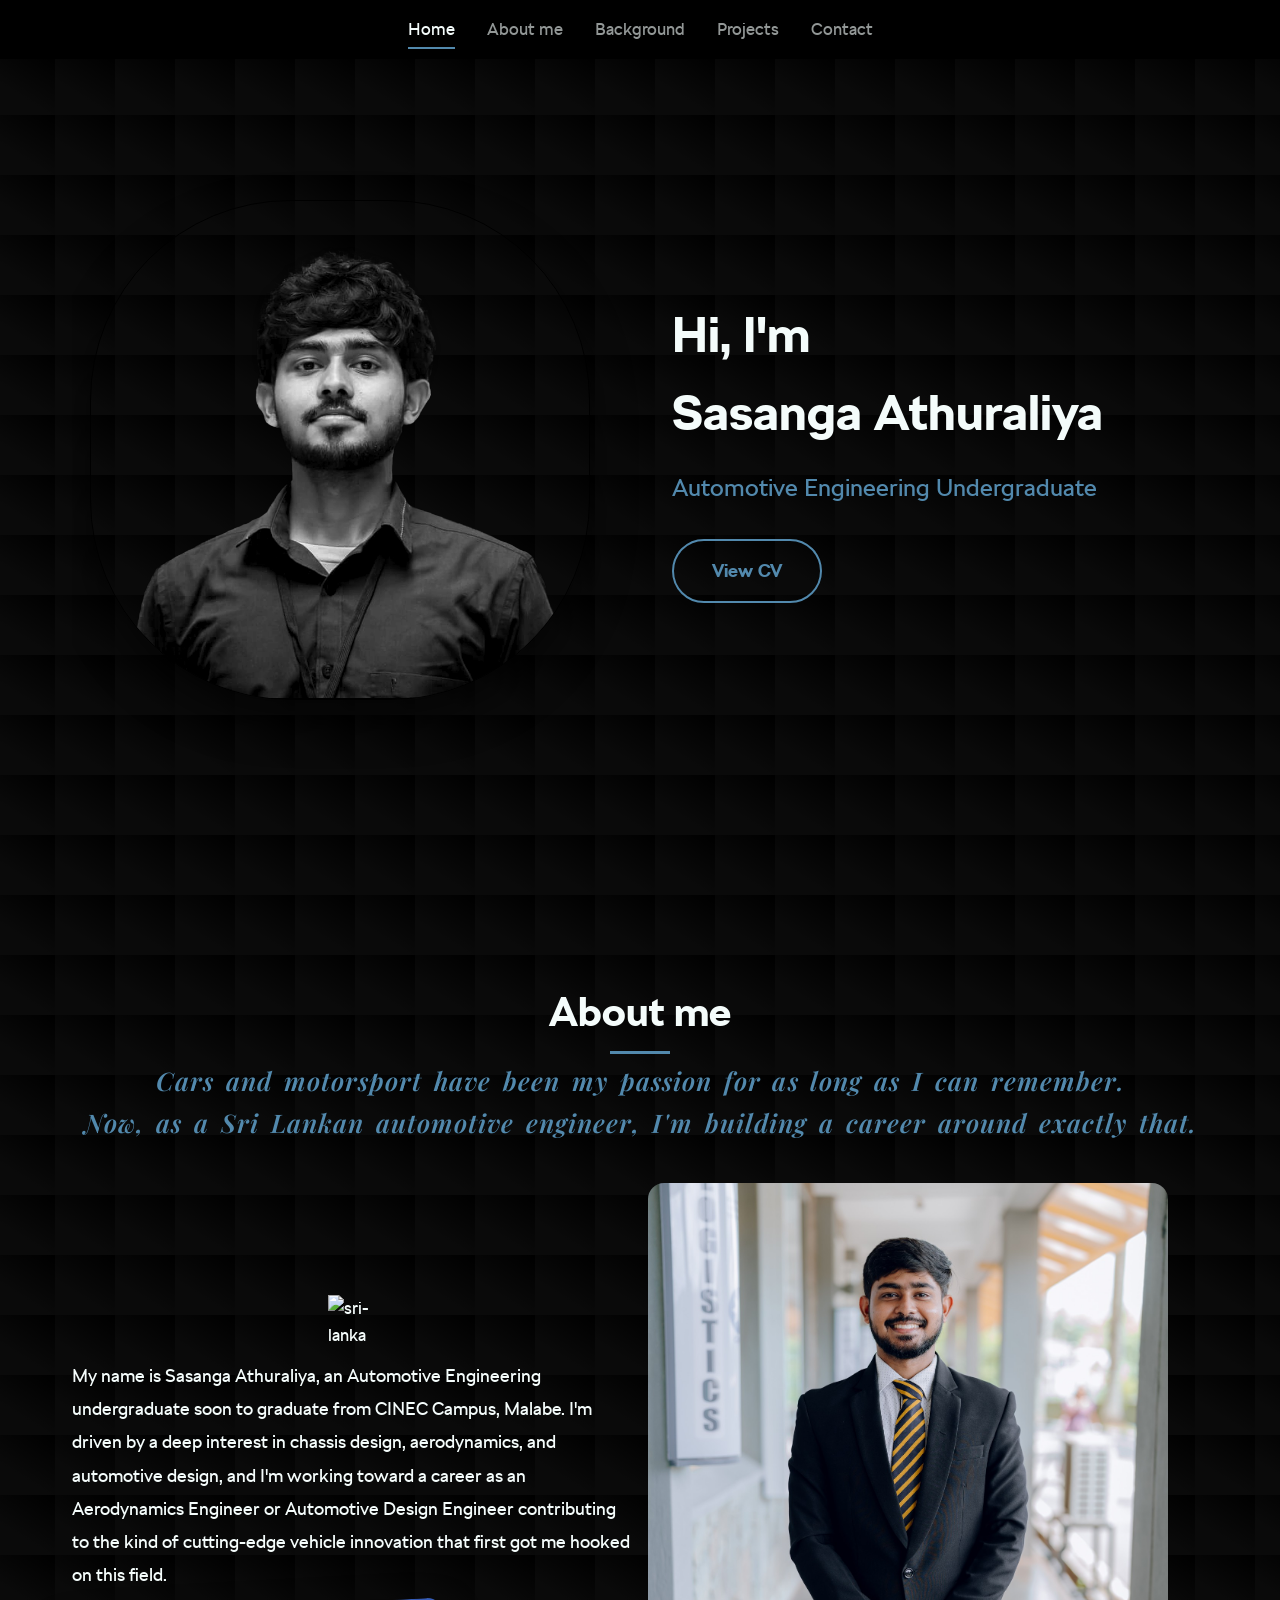
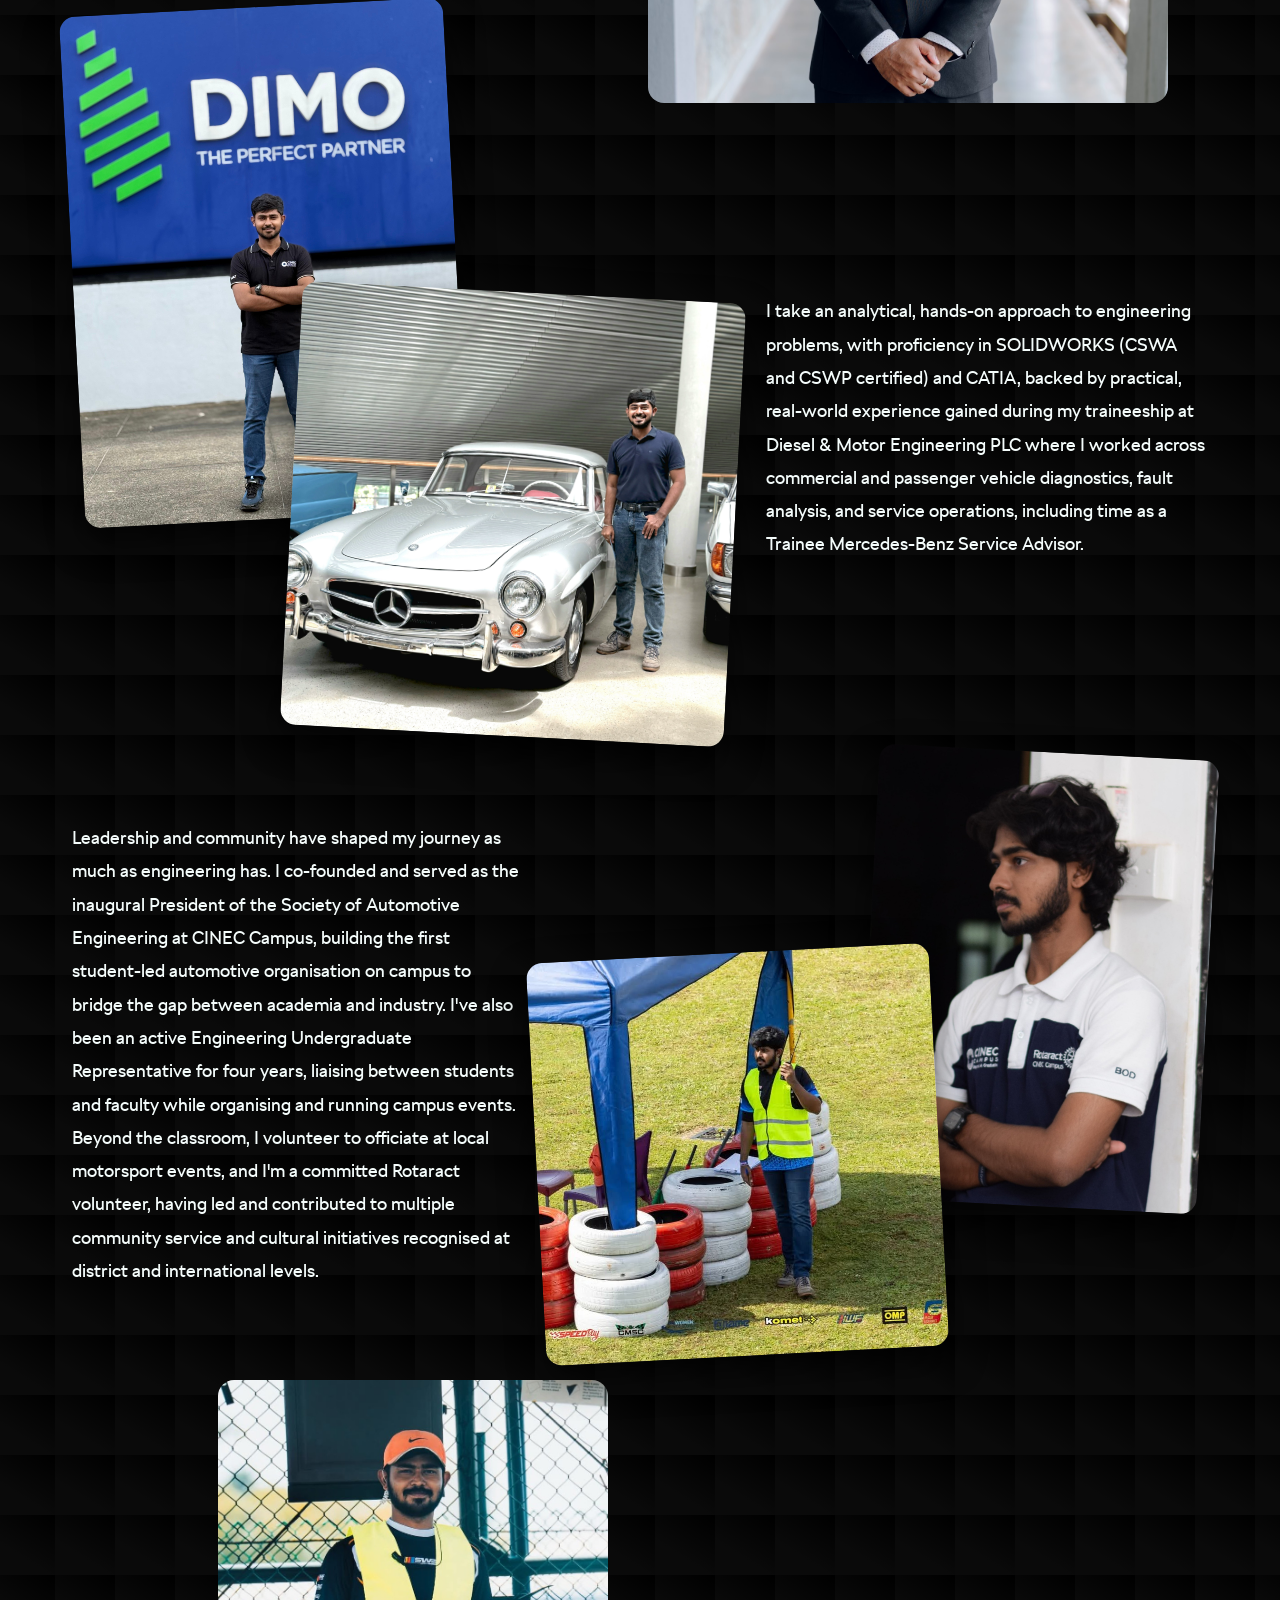
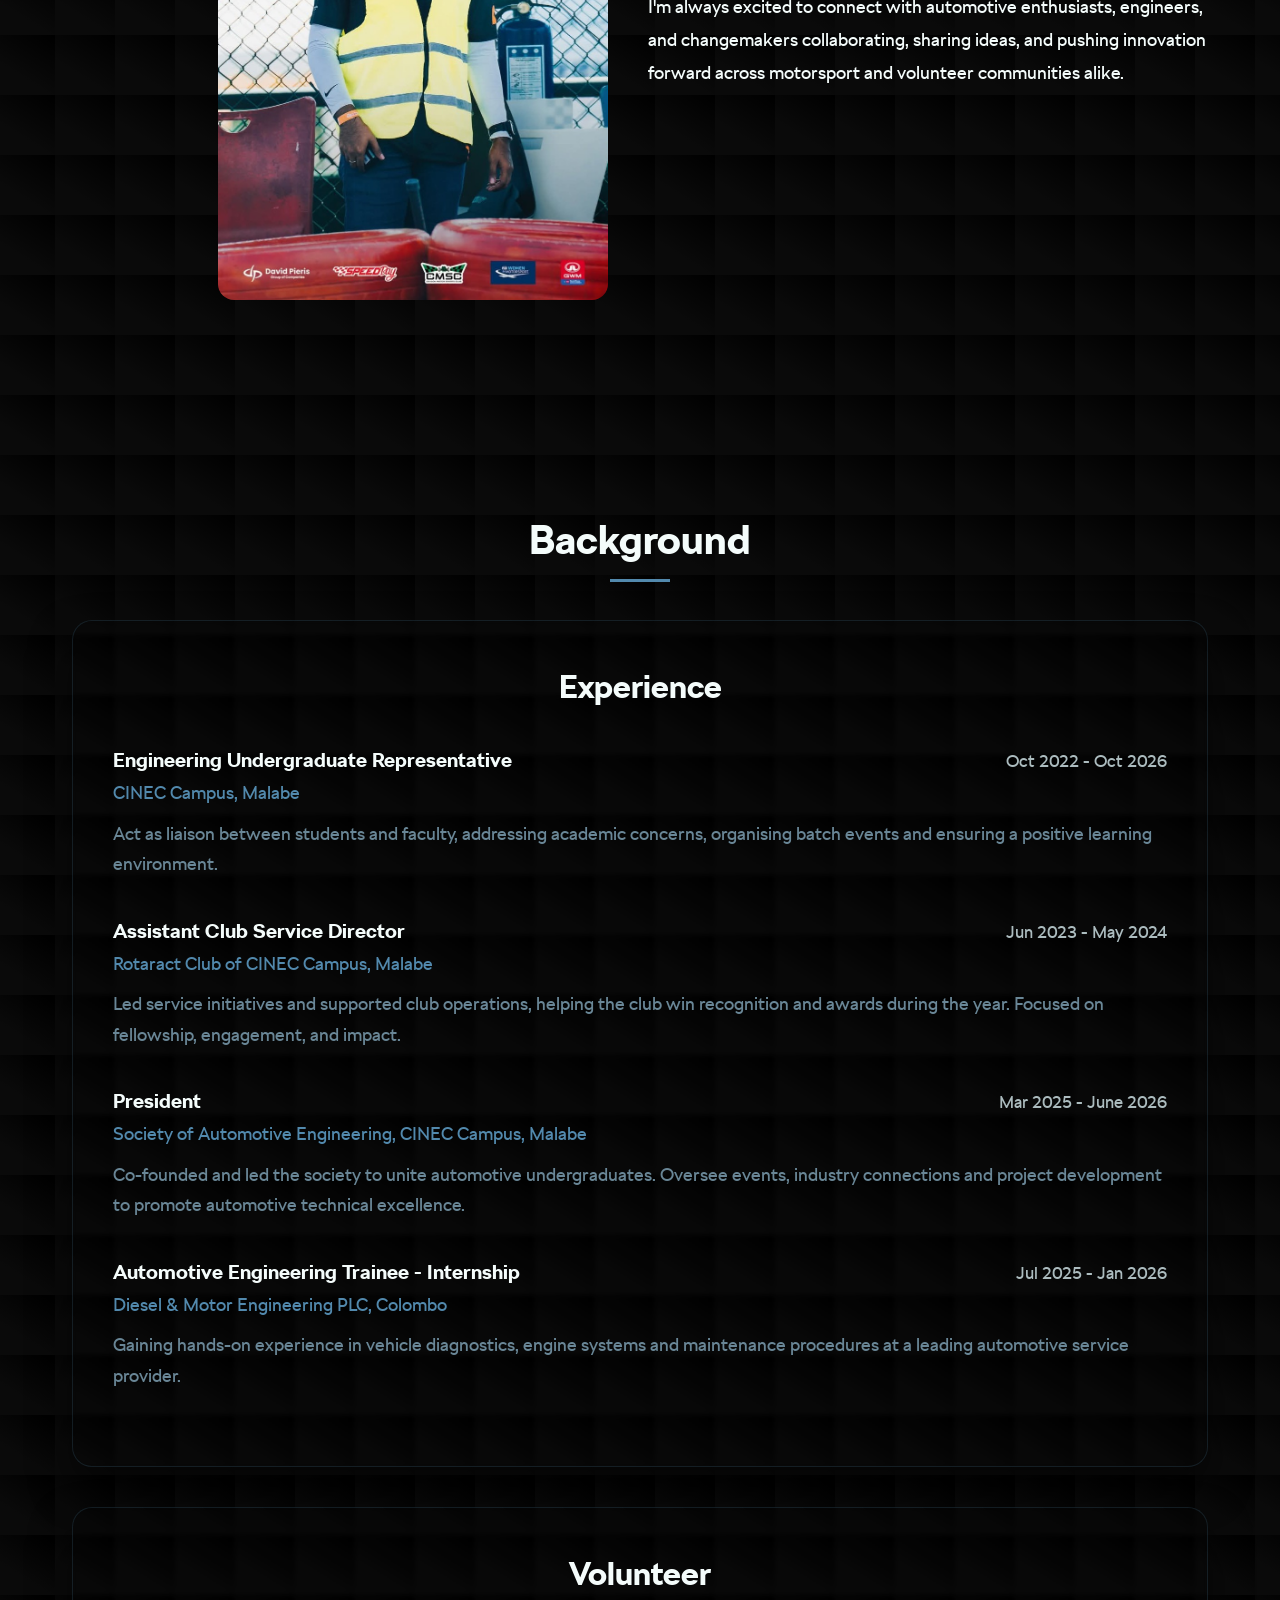
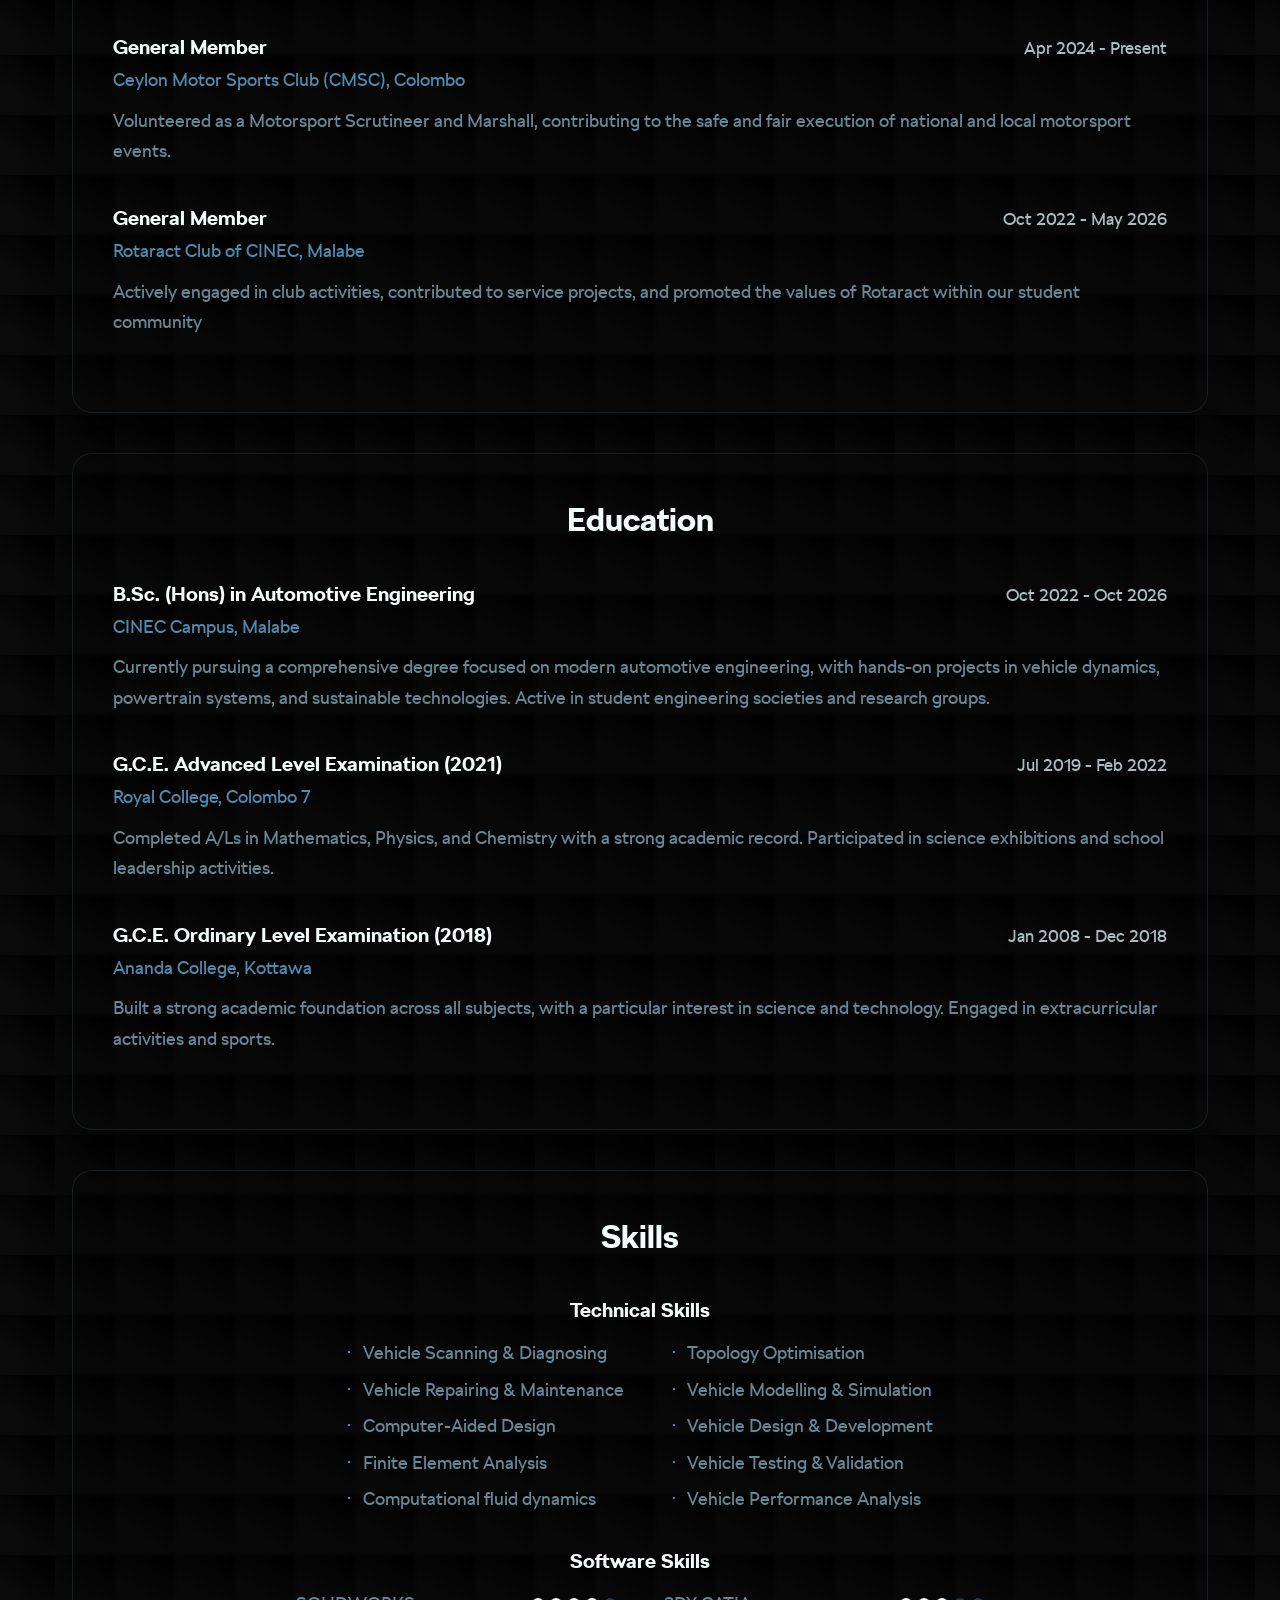
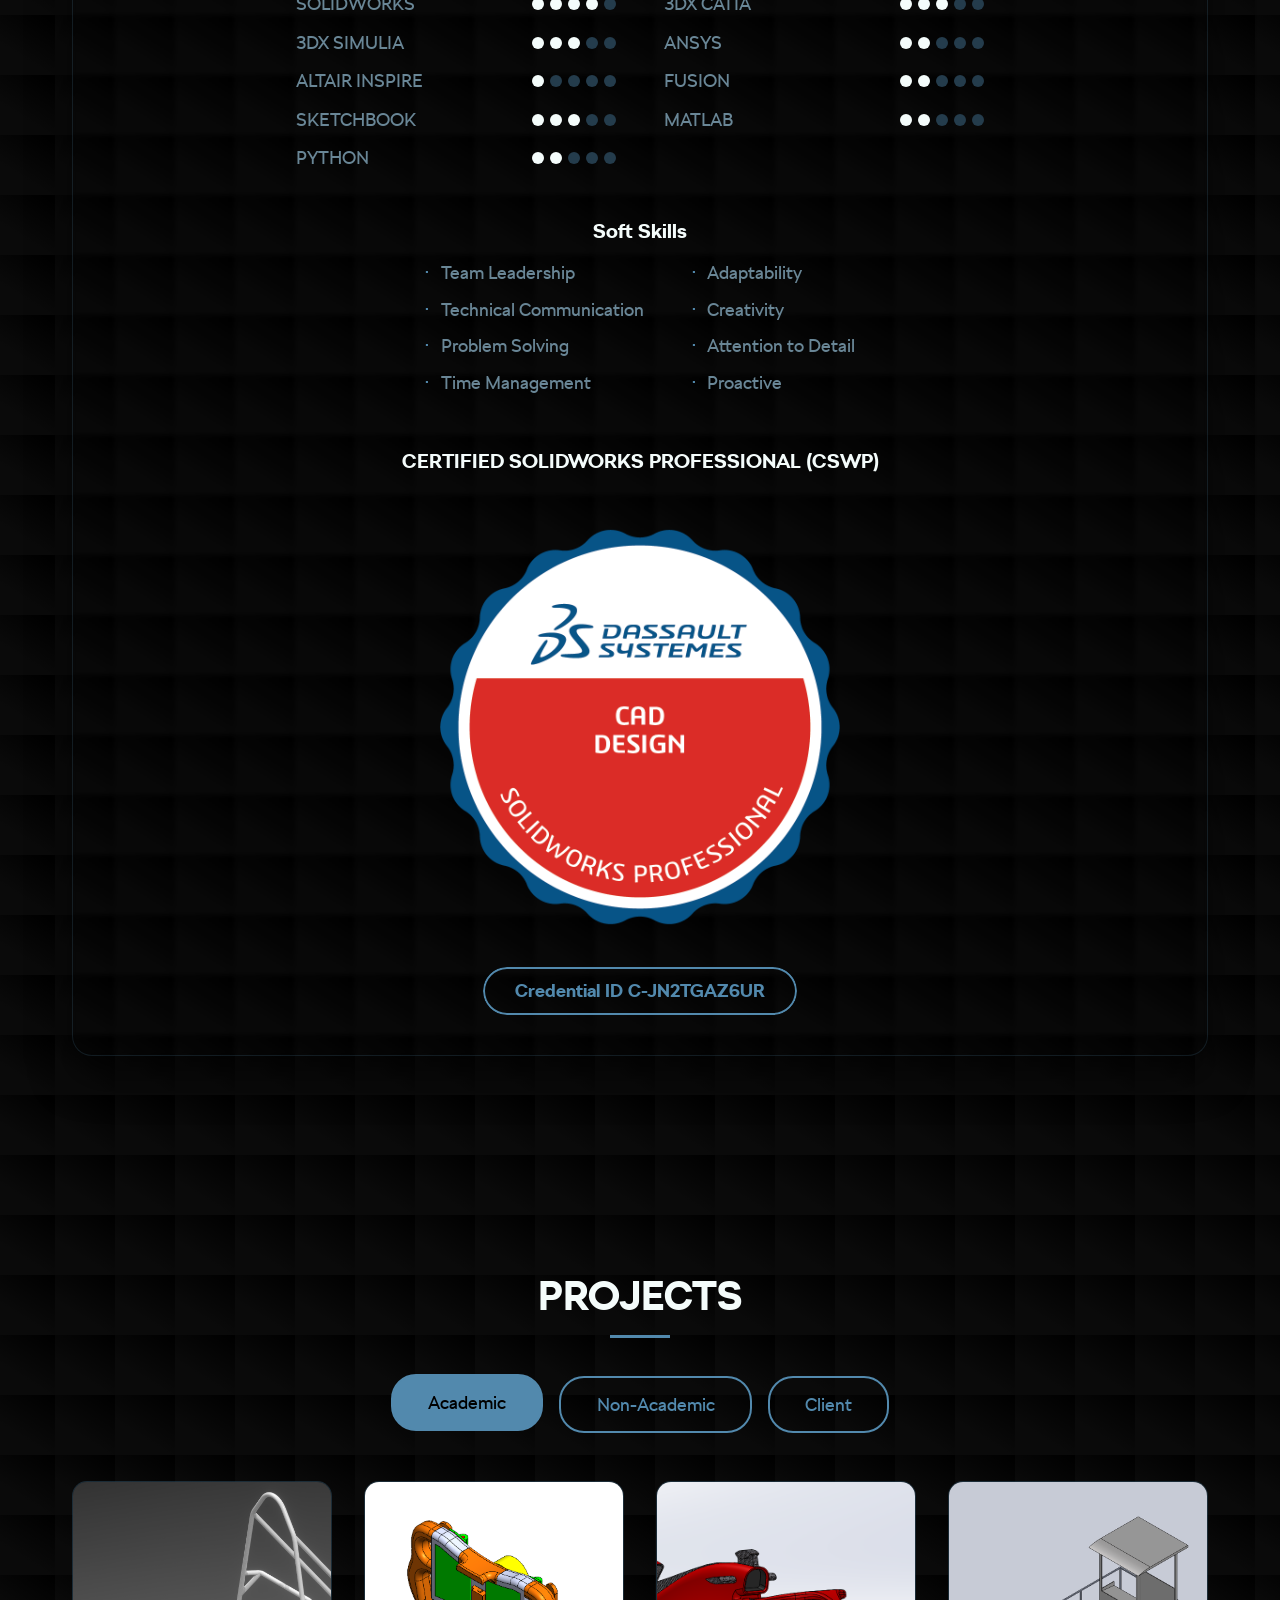
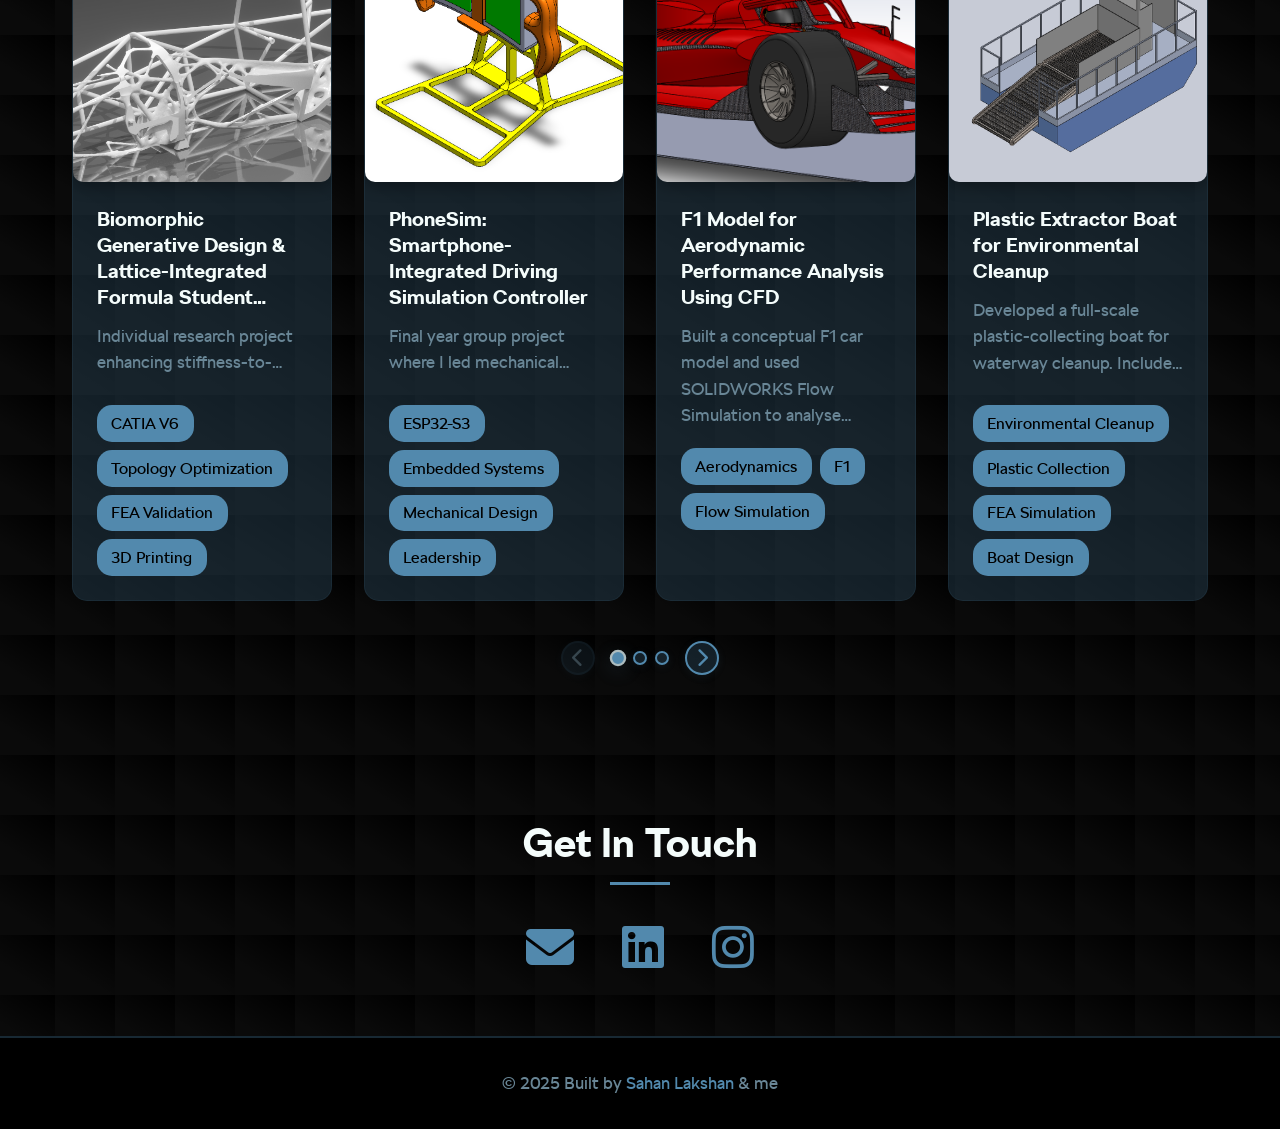
==== commit aa7271ef: "Update Software Skills levels and restore CV folder - Software Skills now lists the nine tools with " ====
--- a/index.html
+++ b/index.html
@@ -251,11 +251,14 @@
                         <h4>Software Skills</h4>
                         <ul class="dot-skill-list">
                                 <li><span class="skill-name">SOLIDWORKS</span><span class="dots"><span class="dot filled"></span><span class="dot filled"></span><span class="dot filled"></span><span class="dot filled"></span><span class="dot"></span></span></li>
-                                <li><span class="skill-name">Python</span><span class="dots"><span class="dot filled"></span><span class="dot filled"></span><span class="dot"></span><span class="dot"></span><span class="dot"></span></span></li>
+                                <li><span class="skill-name">3DX CATIA</span><span class="dots"><span class="dot filled"></span><span class="dot filled"></span><span class="dot filled"></span><span class="dot"></span><span class="dot"></span></span></li>
+                                <li><span class="skill-name">3DX SIMULIA</span><span class="dots"><span class="dot filled"></span><span class="dot filled"></span><span class="dot filled"></span><span class="dot"></span><span class="dot"></span></span></li>
                                 <li><span class="skill-name">ANSYS</span><span class="dots"><span class="dot filled"></span><span class="dot filled"></span><span class="dot"></span><span class="dot"></span><span class="dot"></span></span></li>
-                                <li><span class="skill-name">CATIA</span><span class="dots"><span class="dot filled"></span><span class="dot"></span><span class="dot"></span><span class="dot"></span><span class="dot"></span></span></li>
-                                <li><span class="skill-name">Alias</span><span class="dots"><span class="dot filled"></span><span class="dot filled"></span><span class="dot"></span><span class="dot"></span><span class="dot"></span></span></li>
-                                <li><span class="skill-name">Blender</span><span class="dots"><span class="dot filled"></span><span class="dot filled"></span><span class="dot"></span><span class="dot"></span><span class="dot"></span></span></li>
+                                <li><span class="skill-name">ALTAIR INSPIRE</span><span class="dots"><span class="dot filled"></span><span class="dot"></span><span class="dot"></span><span class="dot"></span><span class="dot"></span></span></li>
+                                <li><span class="skill-name">FUSION</span><span class="dots"><span class="dot filled"></span><span class="dot filled"></span><span class="dot"></span><span class="dot"></span><span class="dot"></span></span></li>
+                                <li><span class="skill-name">SKETCHBOOK</span><span class="dots"><span class="dot filled"></span><span class="dot filled"></span><span class="dot filled"></span><span class="dot"></span><span class="dot"></span></span></li>
+                                <li><span class="skill-name">MATLAB</span><span class="dots"><span class="dot filled"></span><span class="dot filled"></span><span class="dot"></span><span class="dot"></span><span class="dot"></span></span></li>
+                                <li><span class="skill-name">PYTHON</span><span class="dots"><span class="dot filled"></span><span class="dot filled"></span><span class="dot"></span><span class="dot"></span><span class="dot"></span></span></li>
                         </ul>
                     </div>
                     <div class="resume-skill-row">
